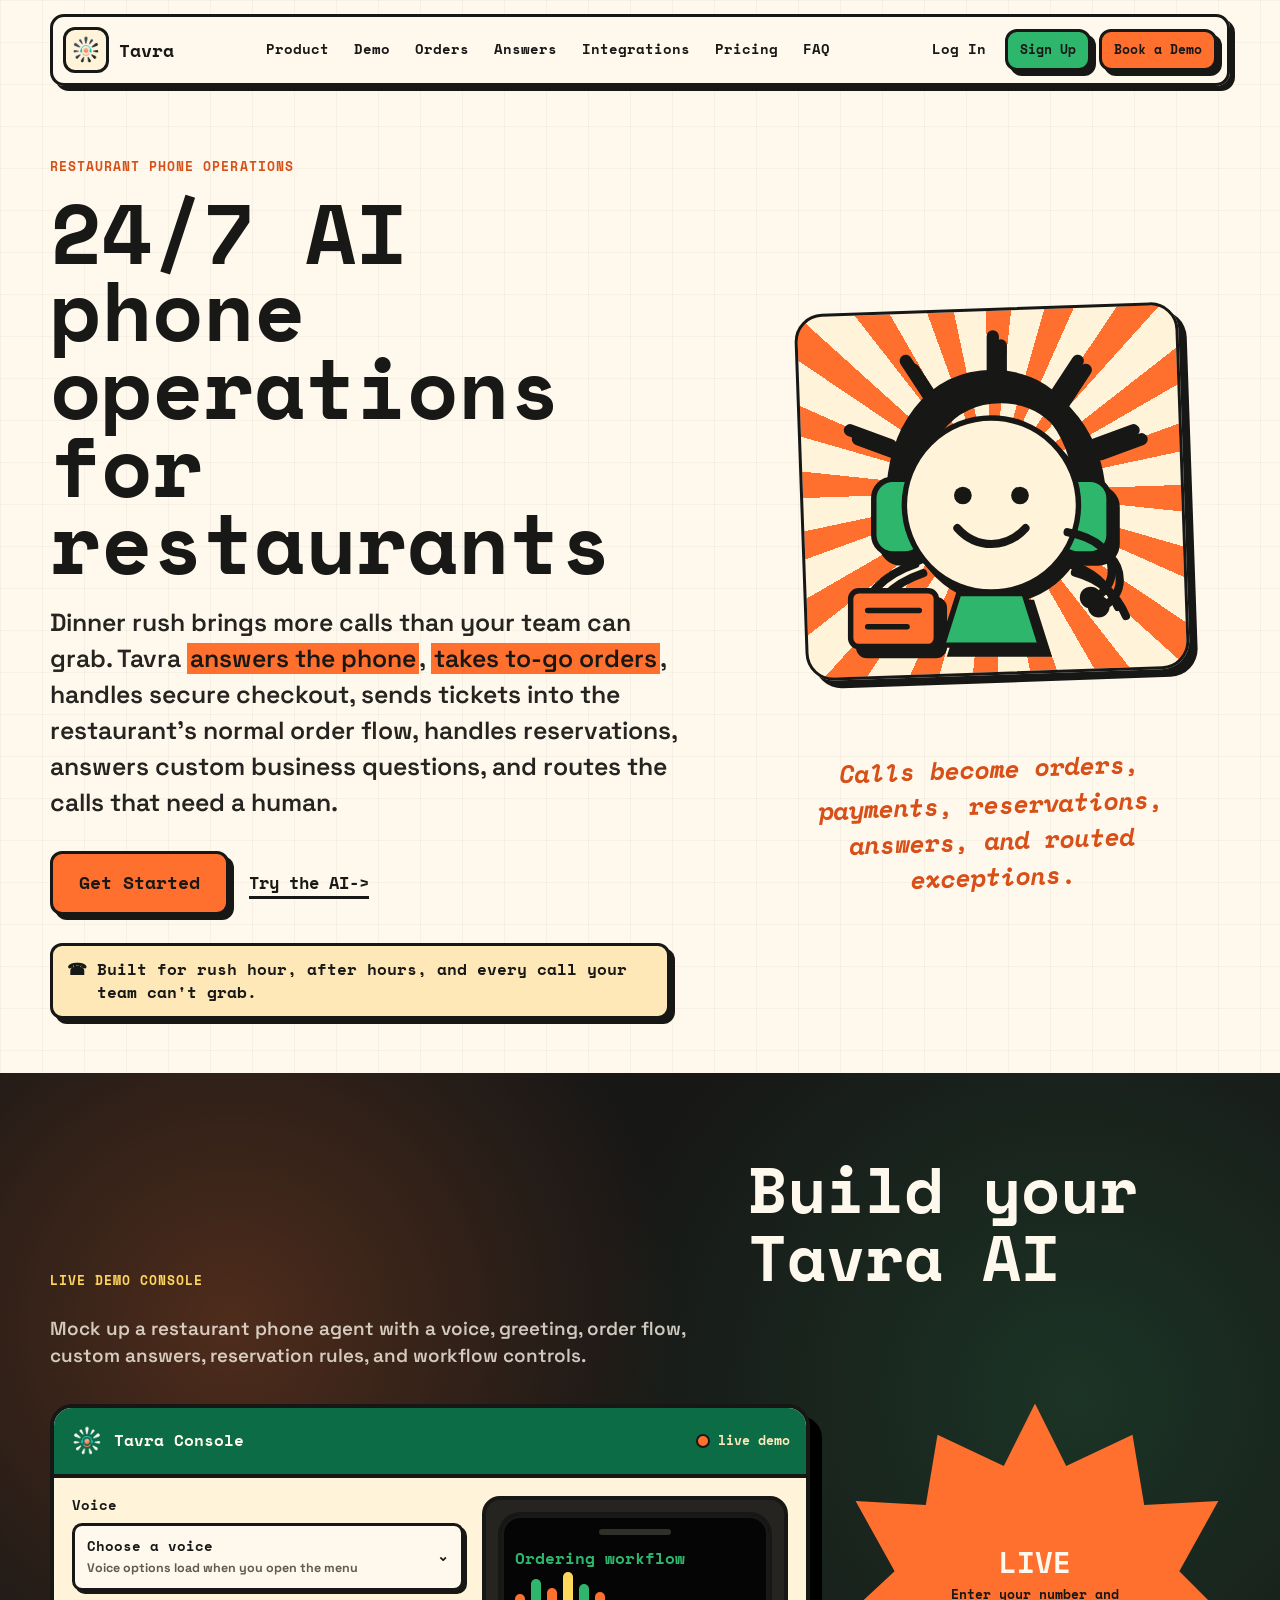
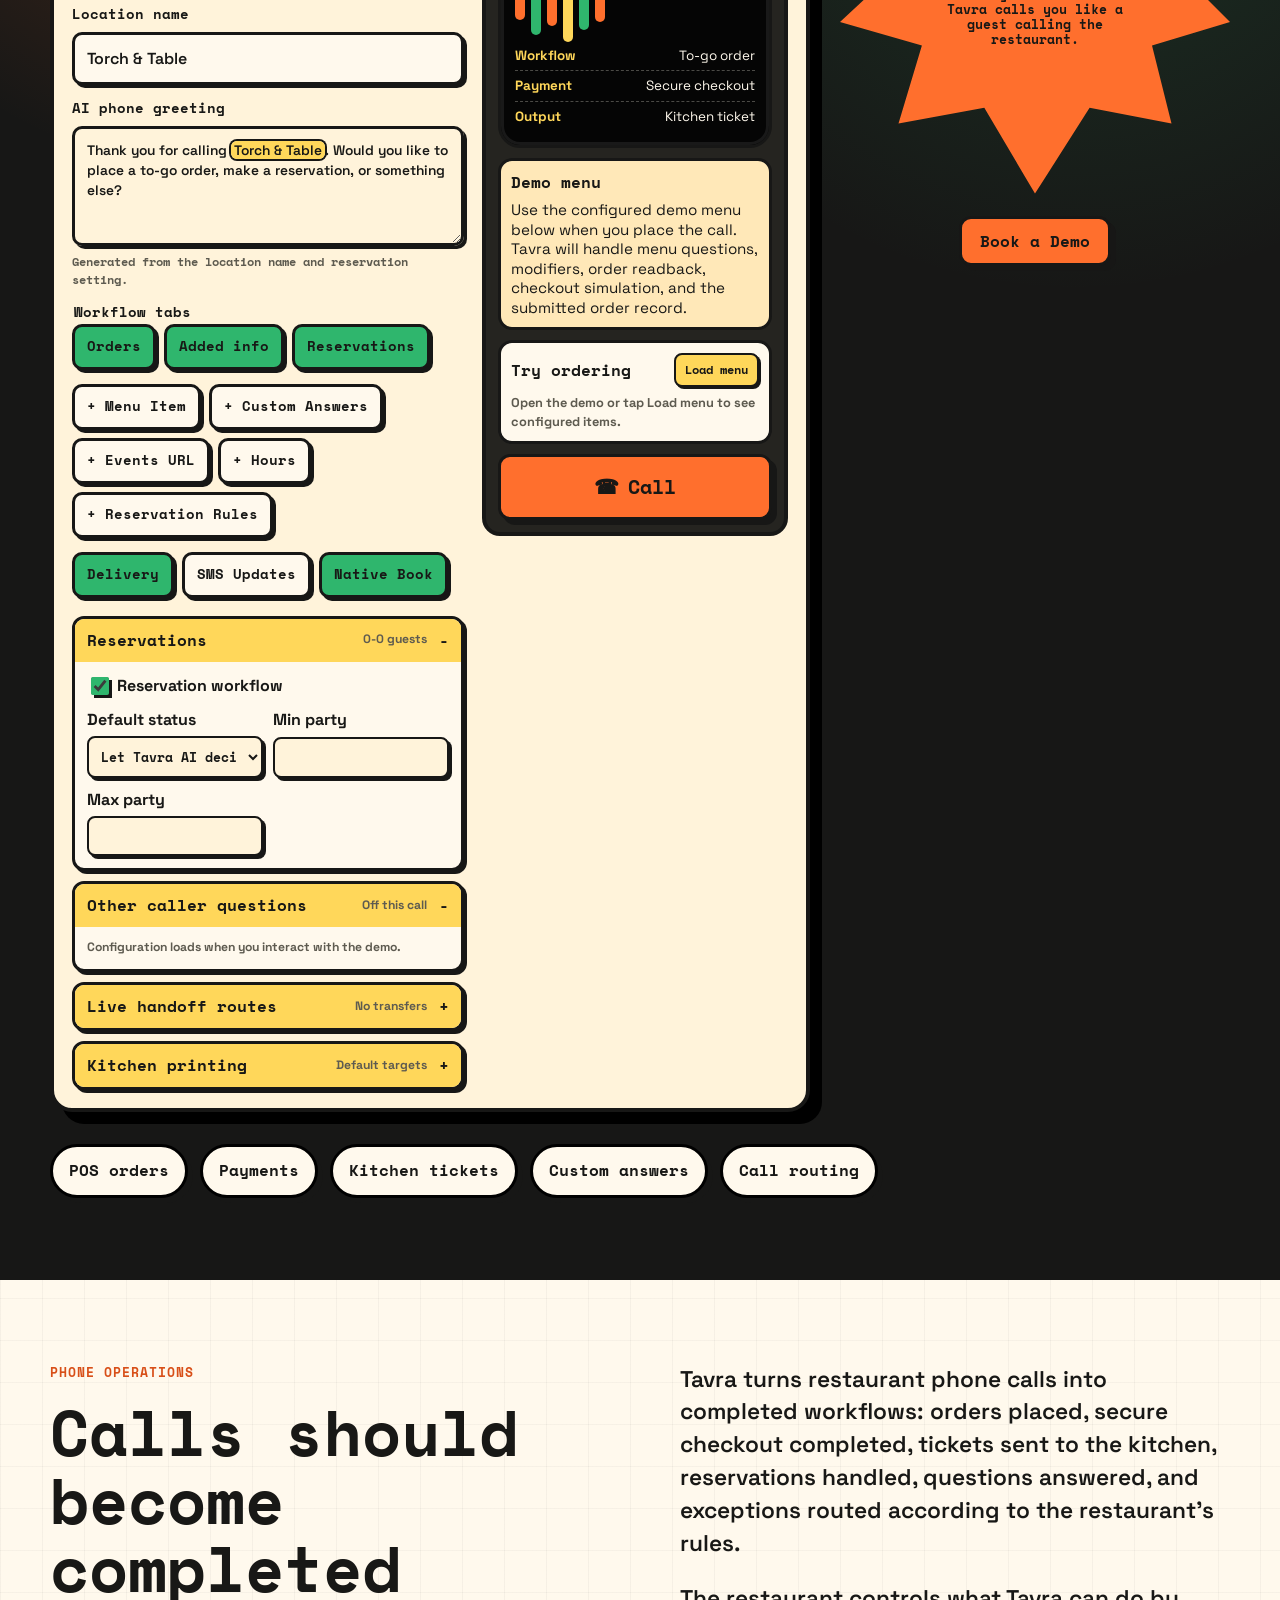
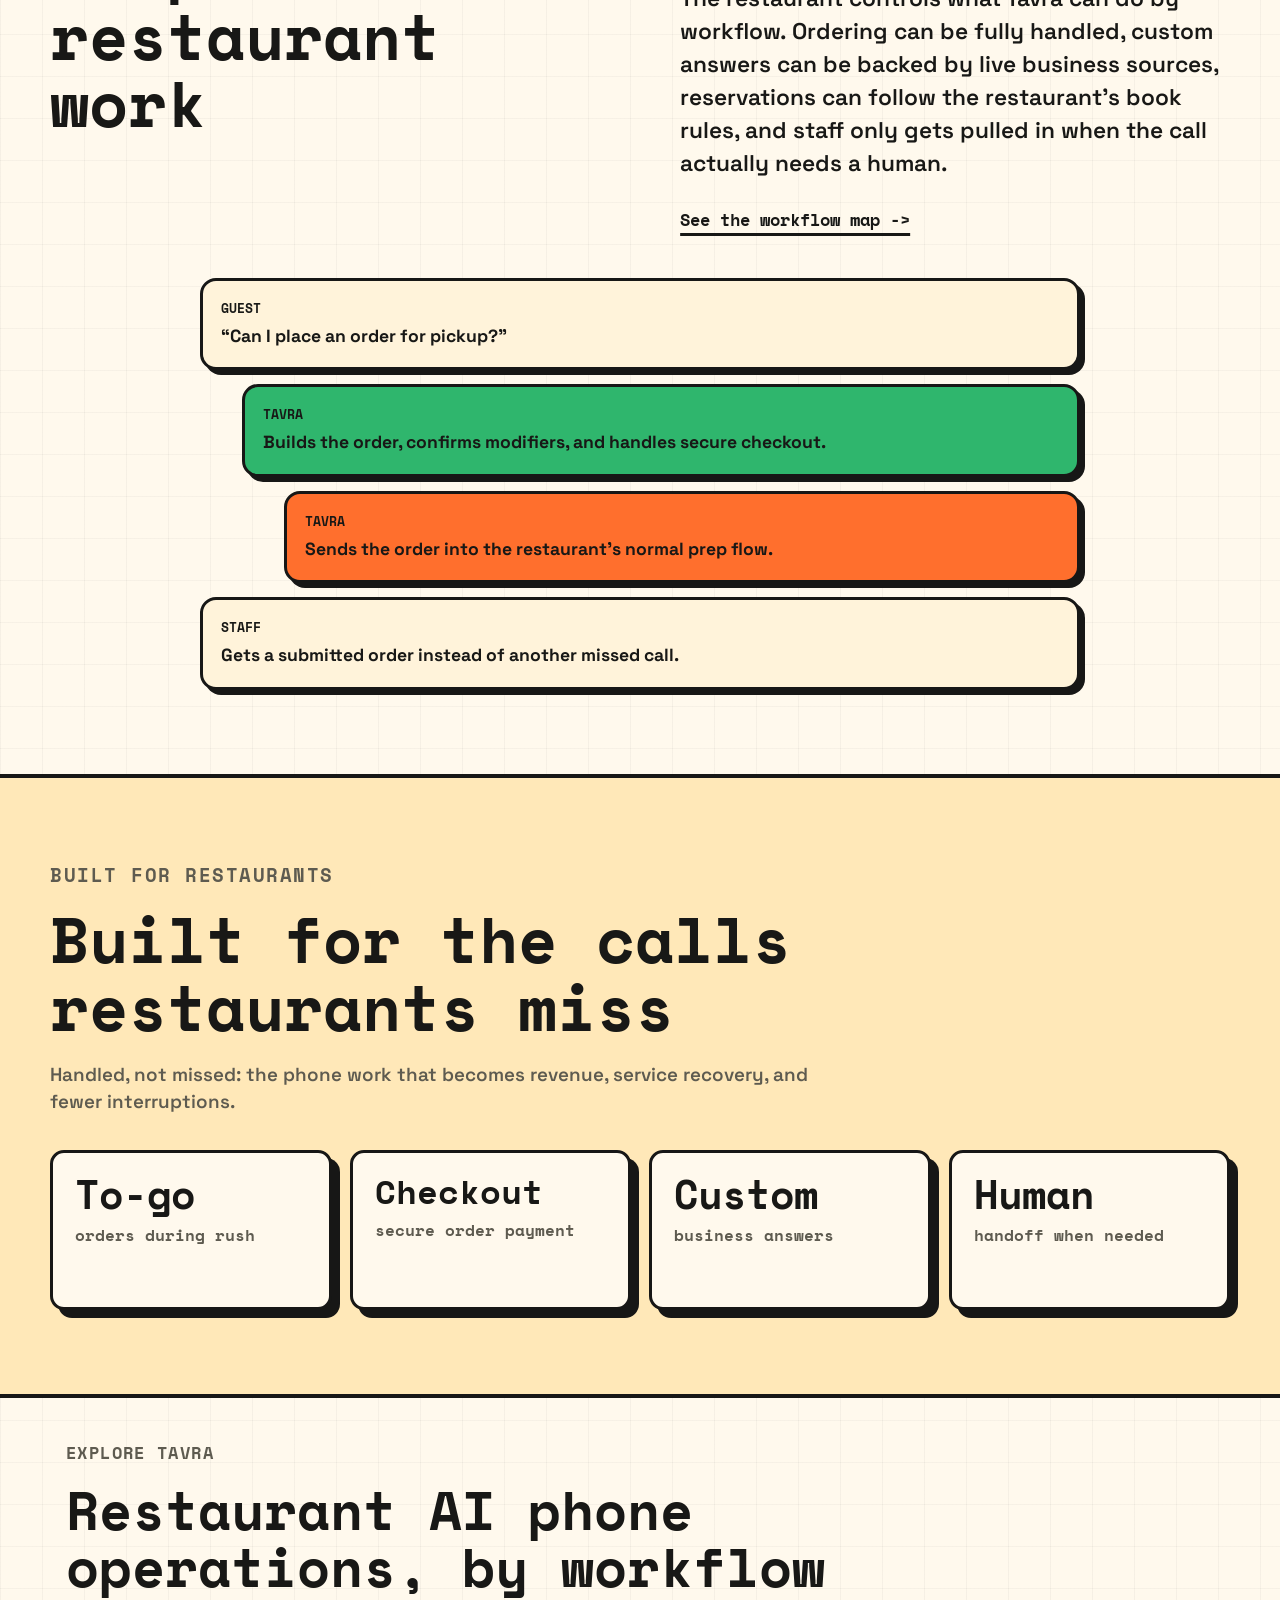
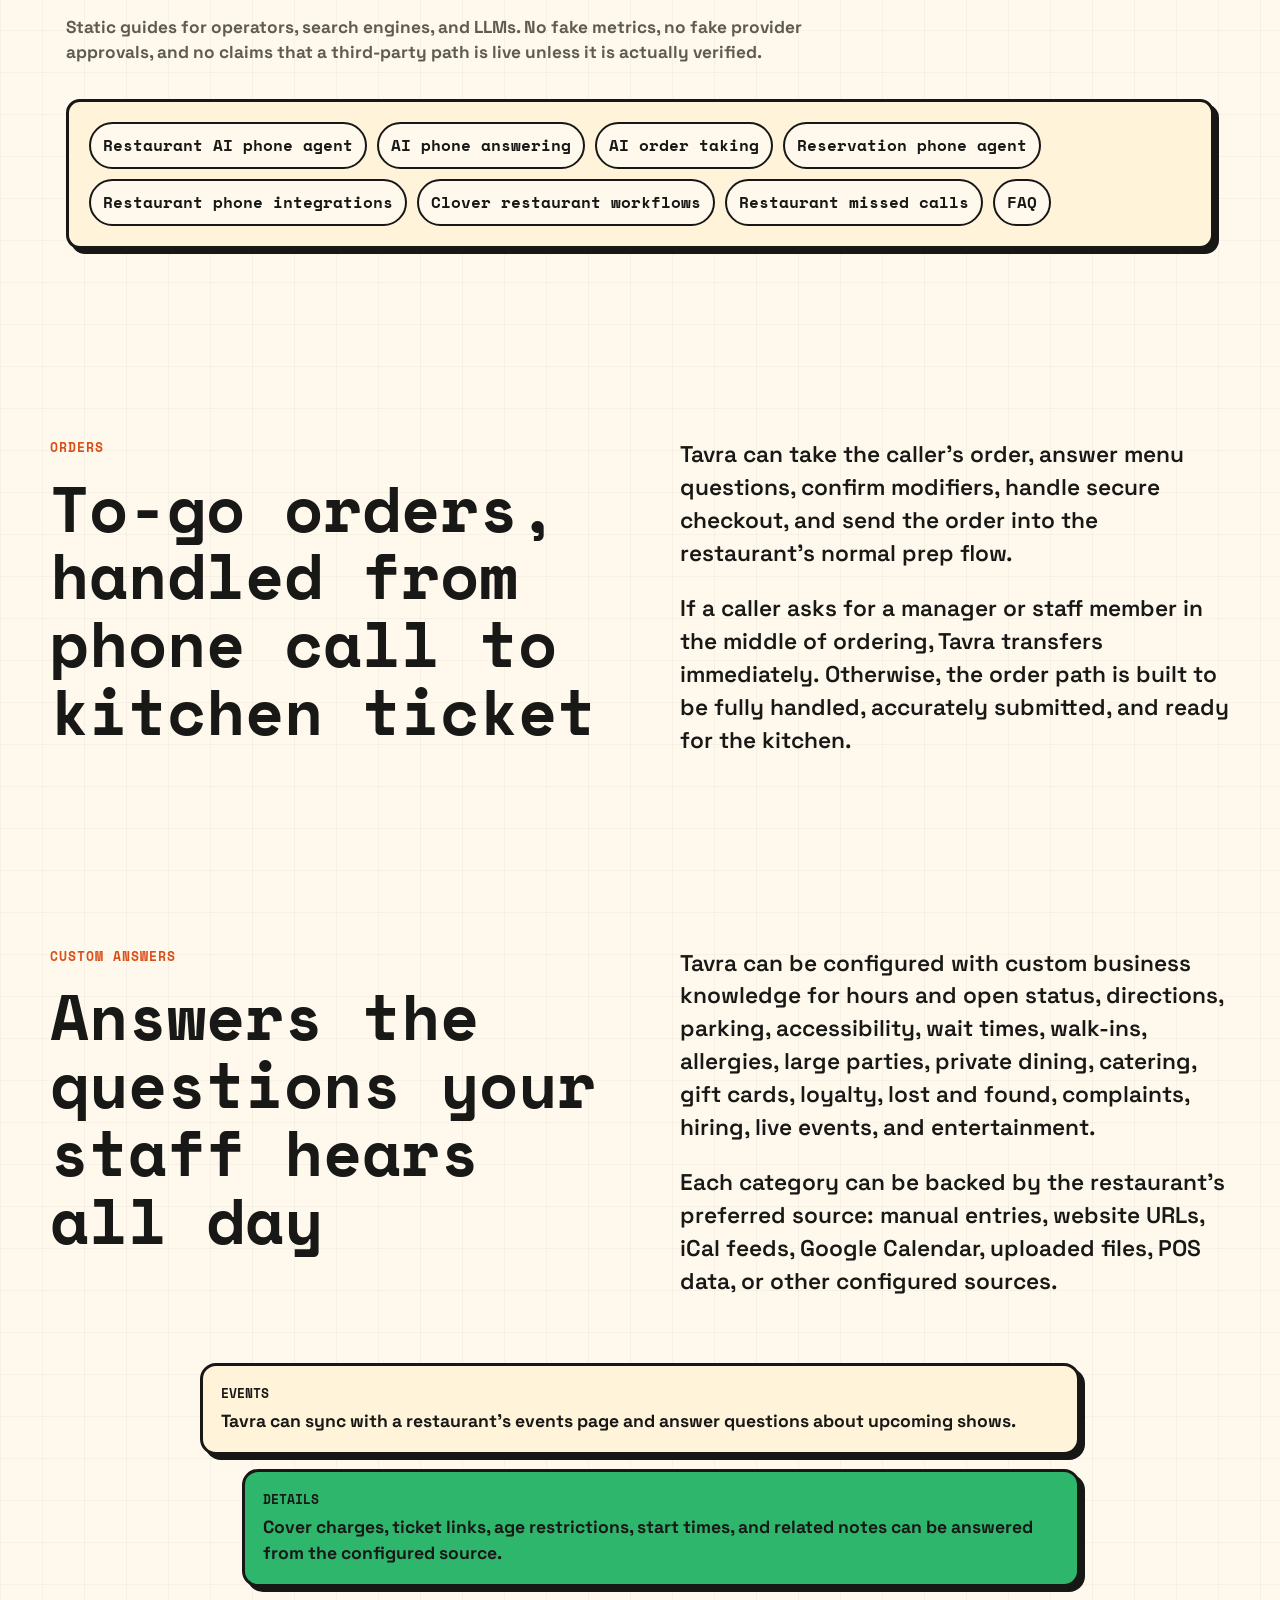
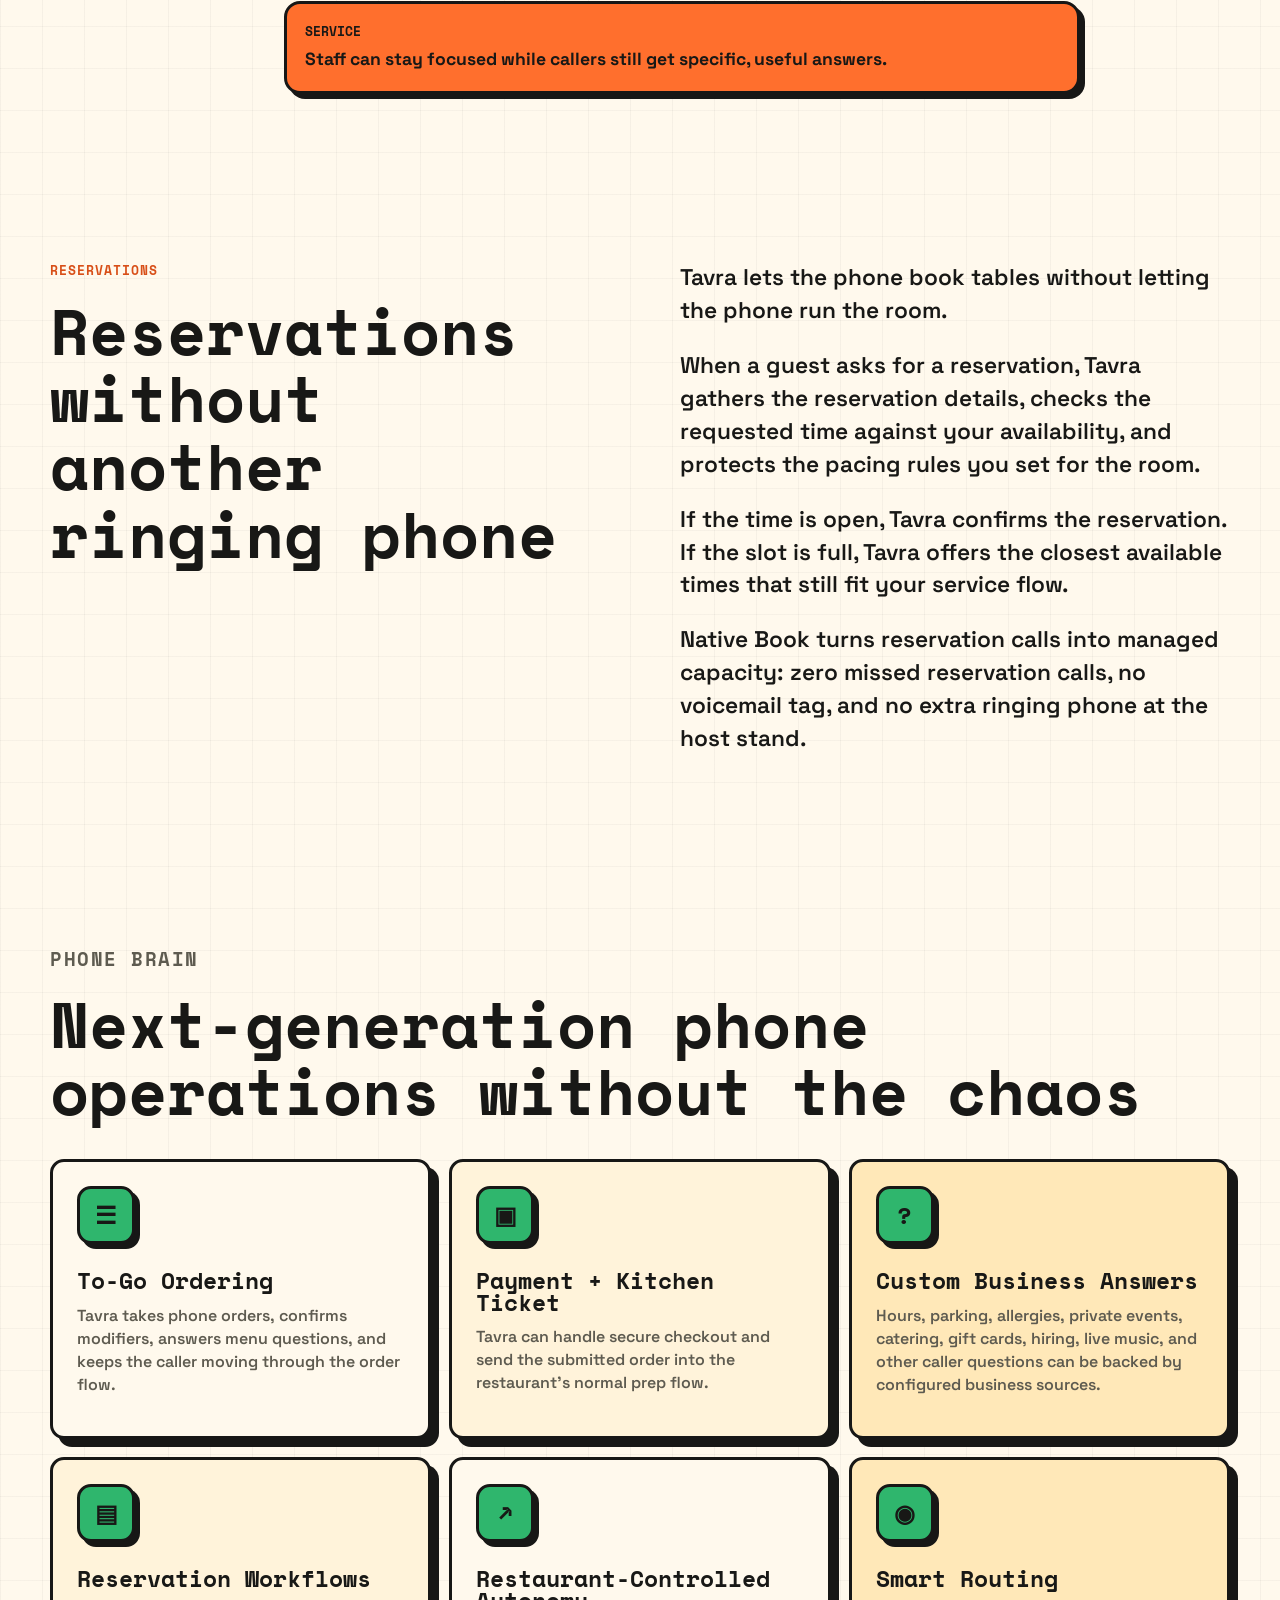
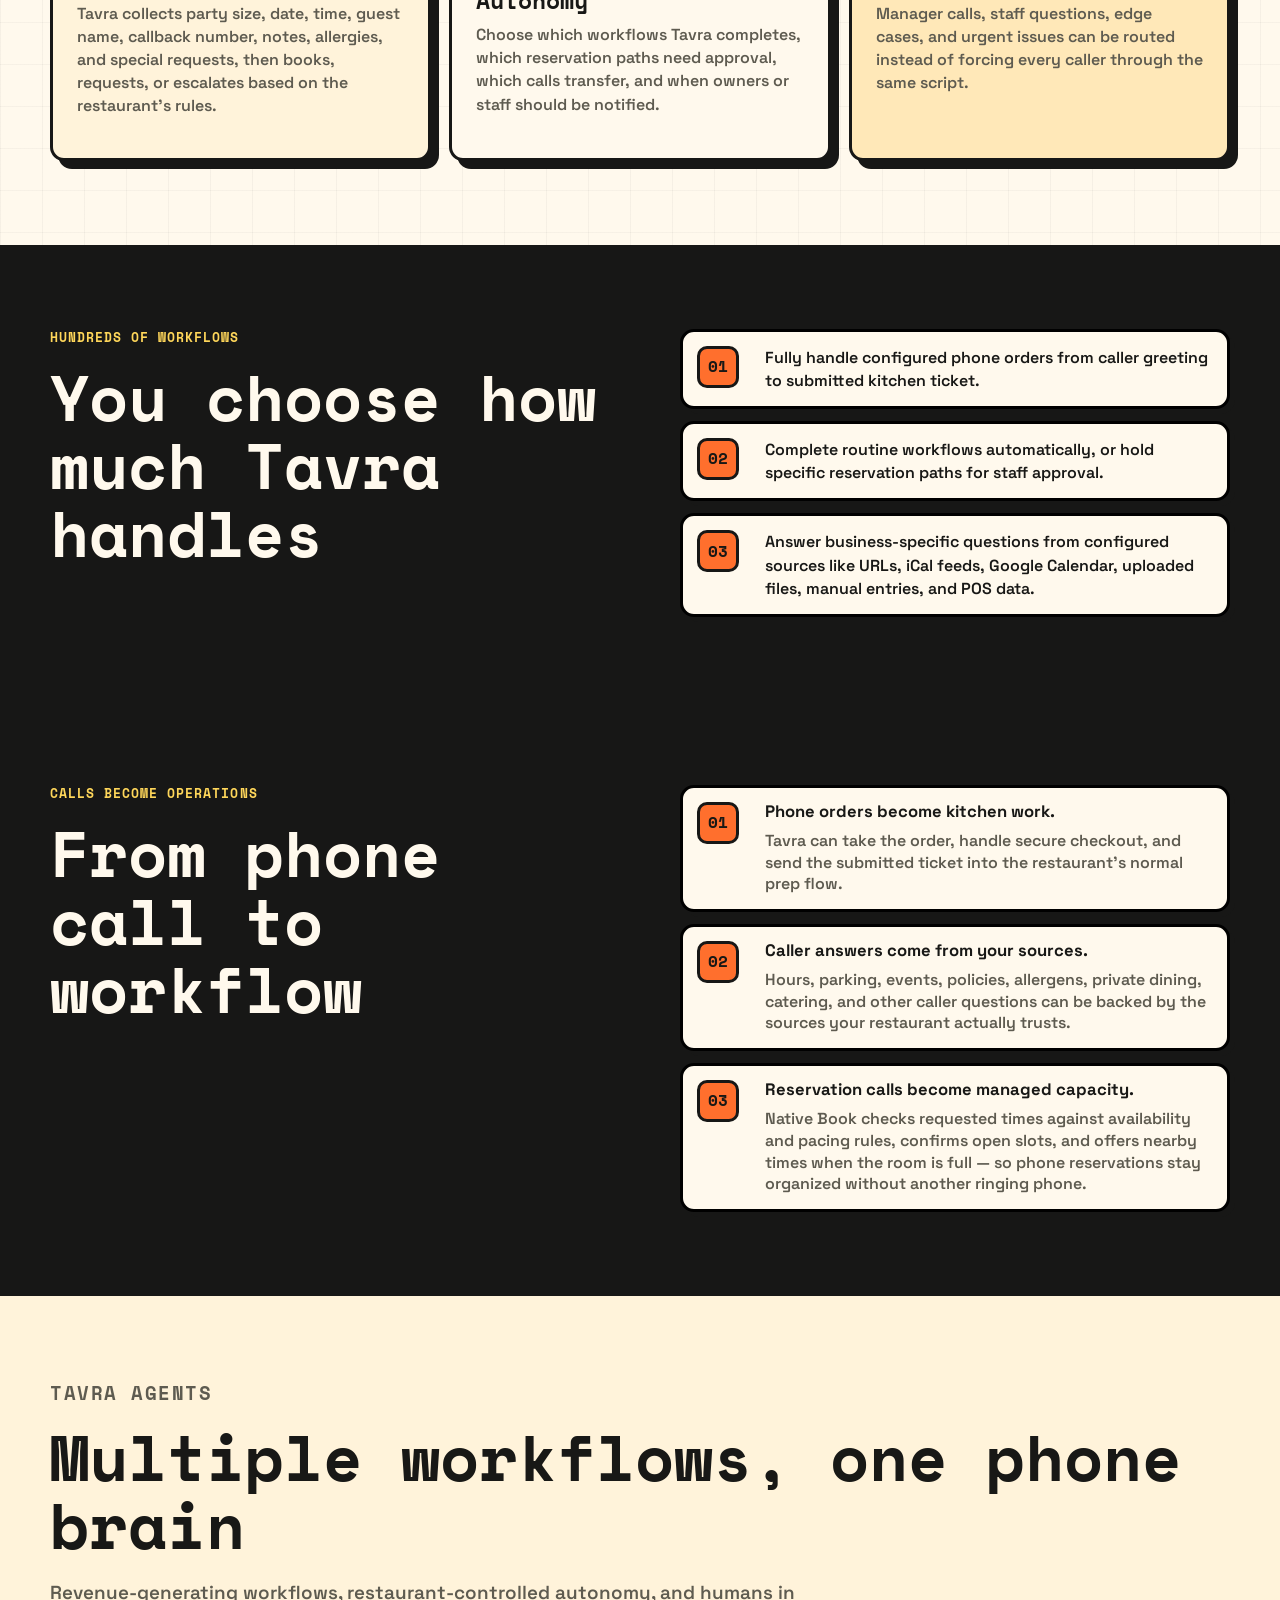
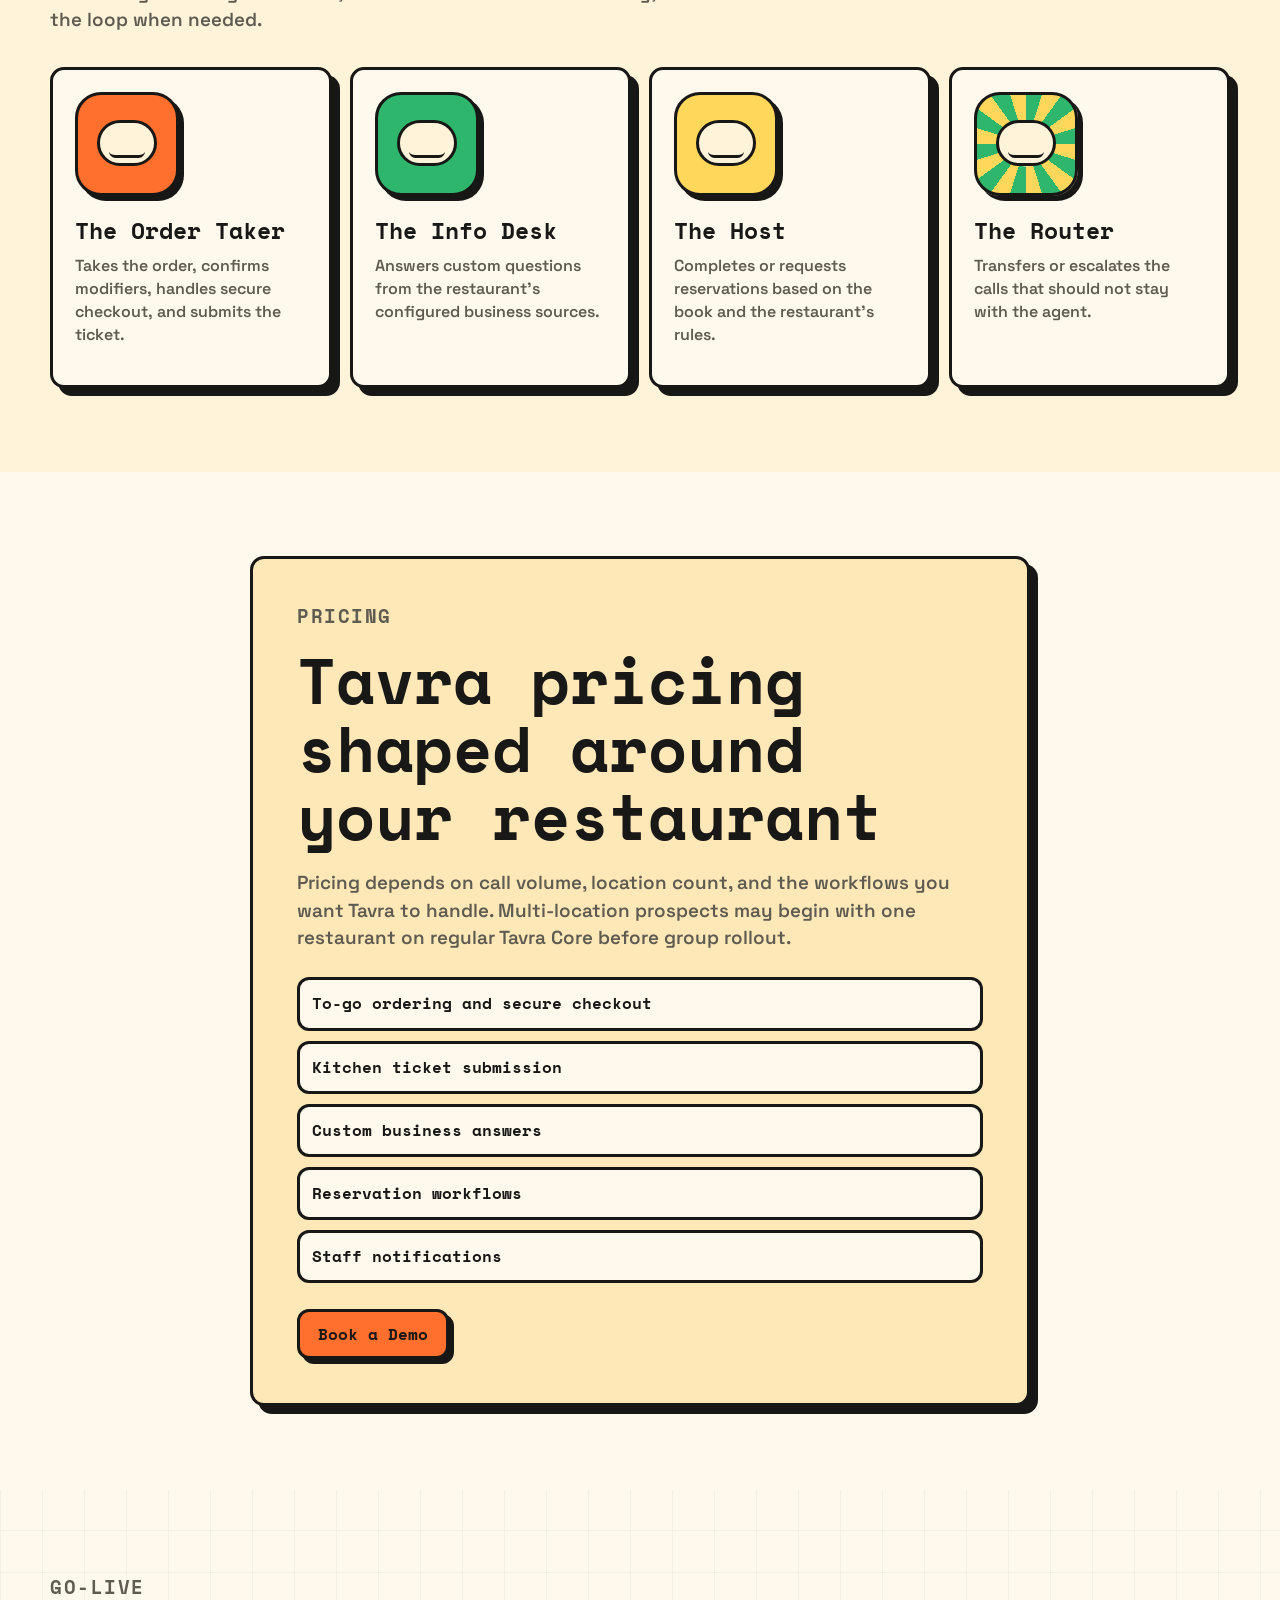
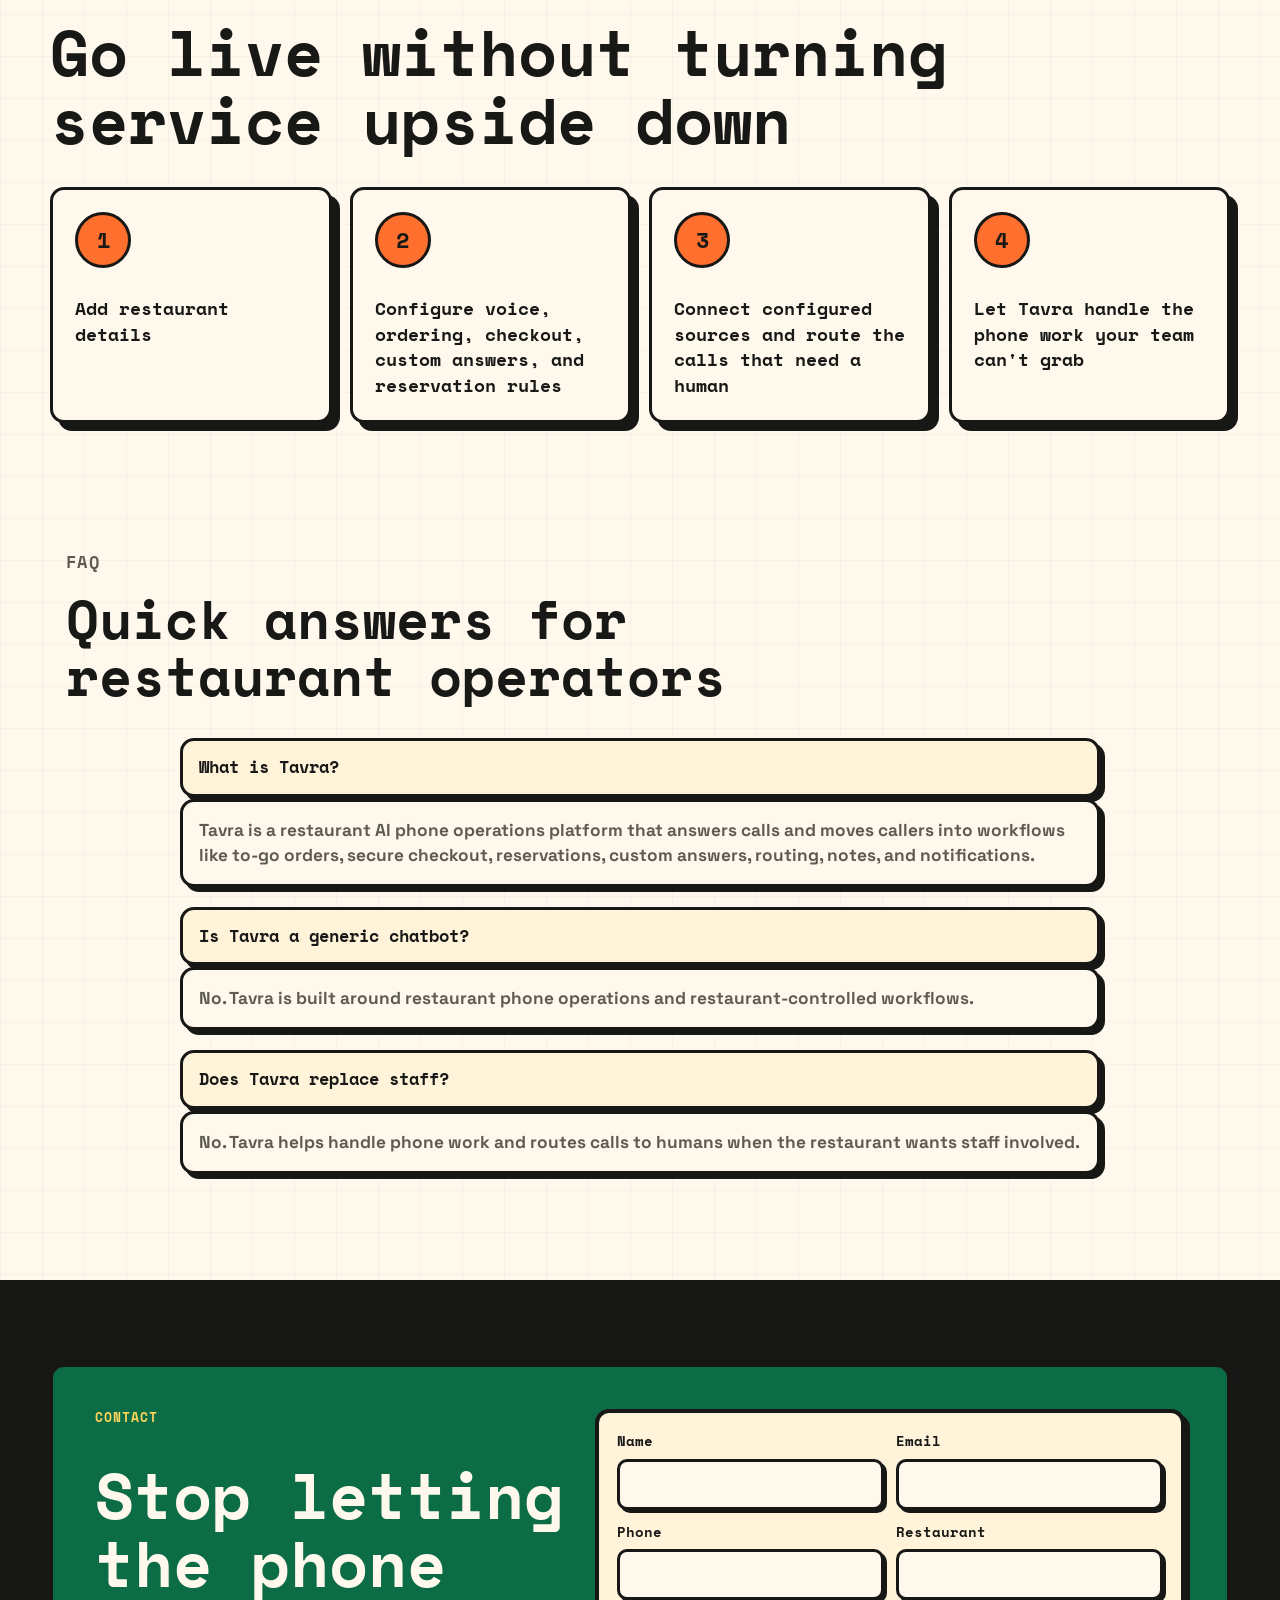
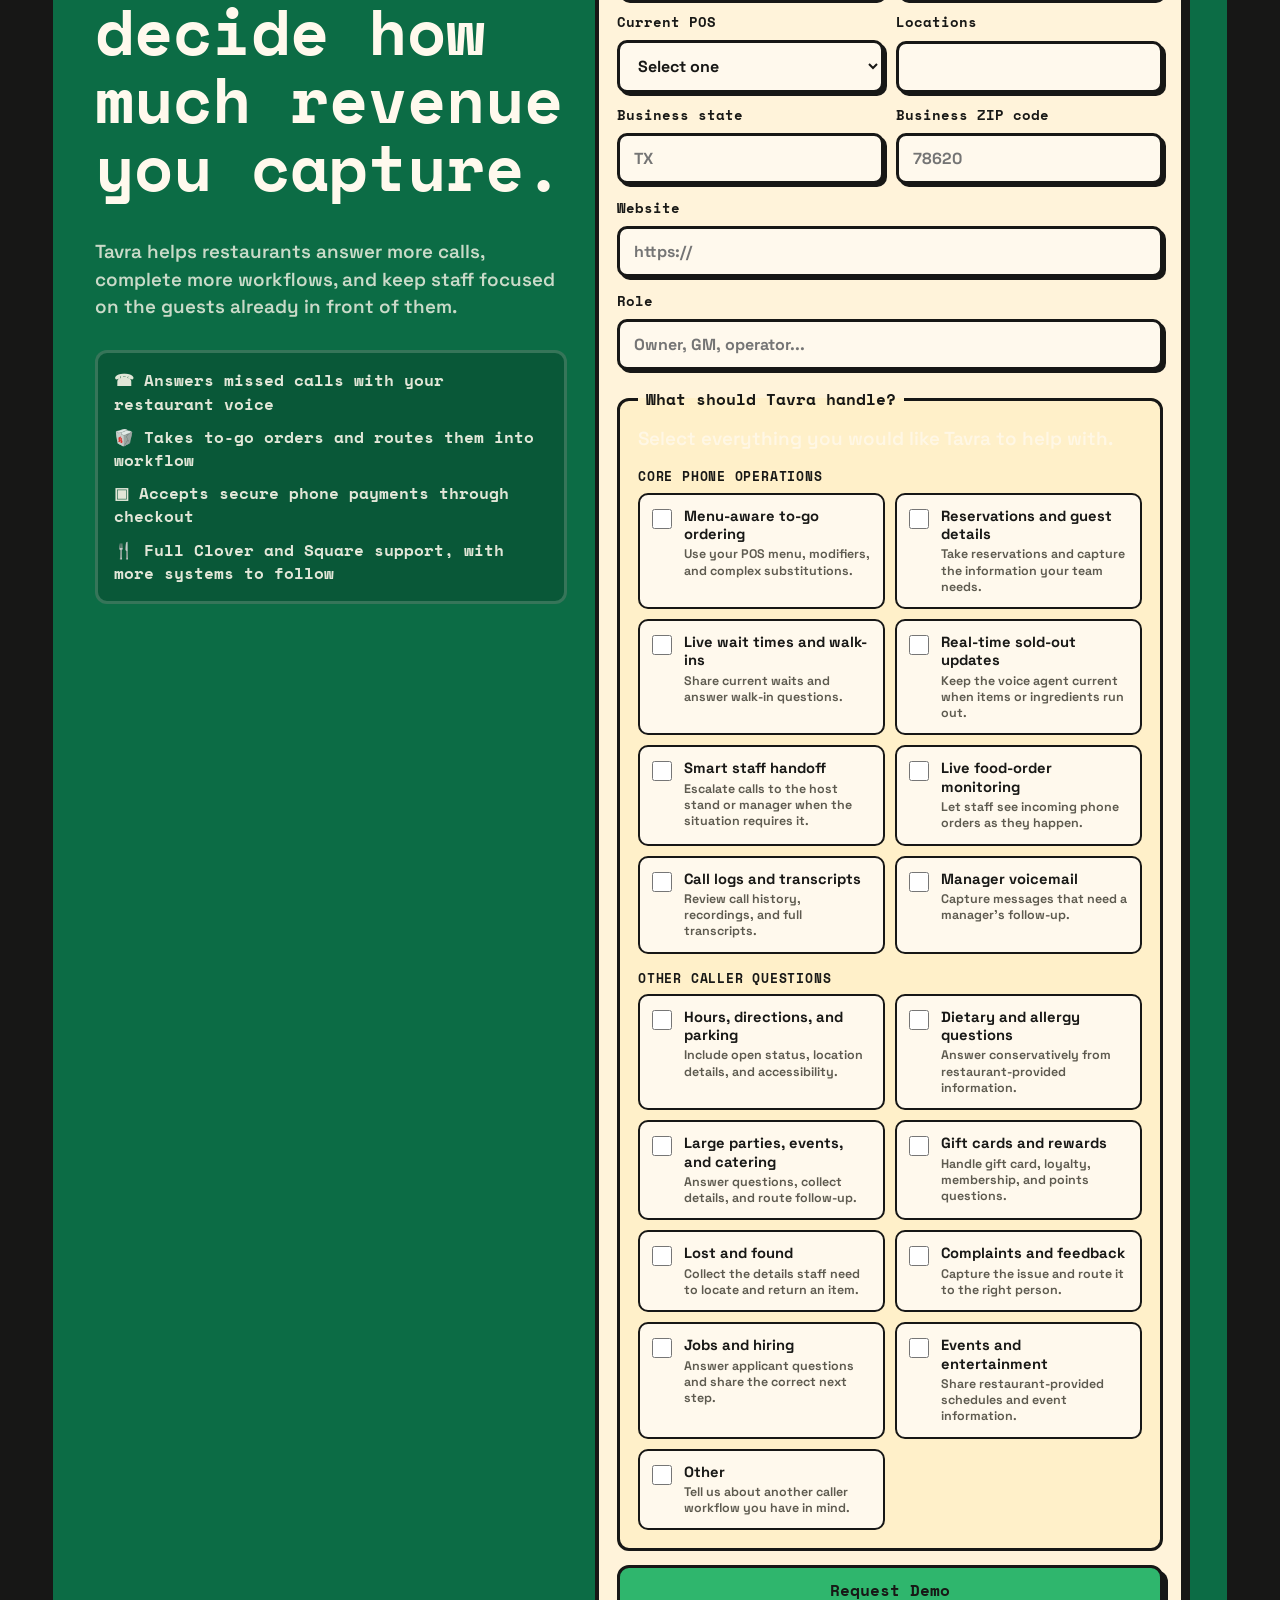
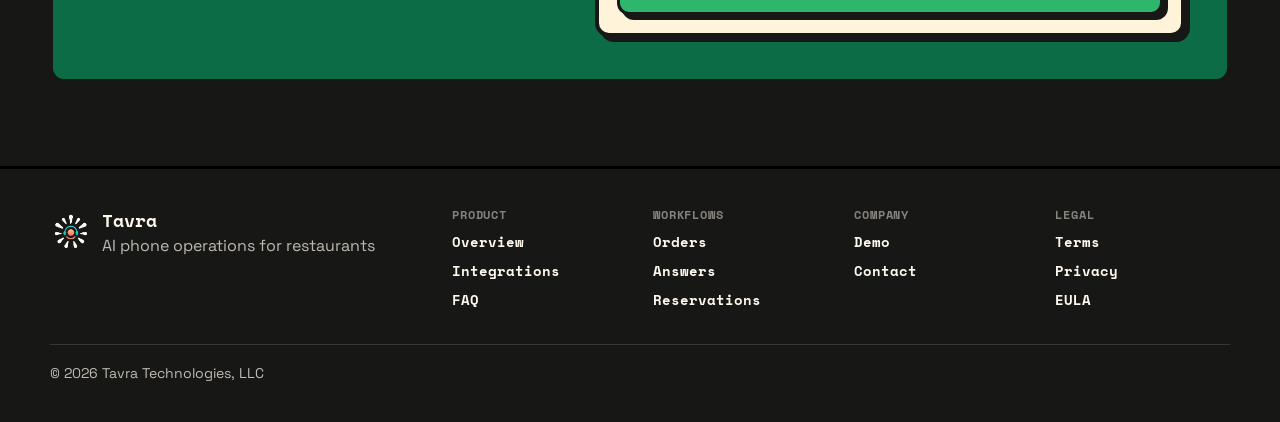
==== index.html @ 42ab9993 "Replace demo notes with capability checklist" ====
<!doctype html>
<html lang="en">
  <head>
    <meta charset="utf-8">
    <meta name="viewport" content="width=device-width, initial-scale=1">
    <meta
      name="description"
      content="Tavra is a 24/7 AI phone operations system for restaurants. It takes orders, handles secure checkout, sends kitchen tickets, handles reservations, answers questions, and routes exceptions."
    >
    <meta name="google-site-verification" content="idIhCw7eqyHuuQ26INb0Xj0LPR2SoEihlNpVPC7BB2I">
    <meta name="theme-color" content="#171716">
    <meta property="og:title" content="TavraOS.com | 24/7 AI phone operations for restaurants">
    <meta
      property="og:description"
      content="Tavra turns restaurant calls into completed order, payment, reservation, custom-answer, routing, and staff-notification workflows."
    >
    <meta property="og:type" content="website">
    <meta property="og:site_name" content="TavraOS">
    <meta property="og:url" content="https://www.tavraos.com/">
    <meta property="og:image" content="https://www.tavraos.com/assets/tavra-mascot-social-preview.png">
    <meta property="og:image:secure_url" content="https://www.tavraos.com/assets/tavra-mascot-social-preview.png">
    <meta property="og:image:type" content="image/png">
    <meta property="og:image:width" content="1200">
    <meta property="og:image:height" content="630">
    <meta property="og:image:alt" content="Tavra headset mascot with the message: calls become orders, payments, reservations, answers, and routed exceptions.">
    <meta name="twitter:card" content="summary_large_image">
    <meta name="twitter:title" content="TavraOS.com | 24/7 AI phone operations for restaurants">
    <meta
      name="twitter:description"
      content="Tavra turns restaurant calls into completed order, payment, reservation, custom-answer, routing, and staff-notification workflows."
    >
    <meta name="twitter:image" content="https://www.tavraos.com/assets/tavra-mascot-social-preview.png">
    <meta name="twitter:image:alt" content="Tavra headset mascot with the message: calls become orders, payments, reservations, answers, and routed exceptions.">
    <title>Tavra | Restaurant AI Phone Operations Platform</title>
    <link rel="canonical" href="https://www.tavraos.com/">
    <link rel="alternate" type="text/markdown" href="https://www.tavraos.com/llms.txt" title="Tavra LLM guide">
    <link rel="alternate" type="text/plain" href="https://www.tavraos.com/llms-full.txt" title="Tavra full LLM context">
    <script type="application/ld+json">
      {
        "@context": "https://schema.org",
        "@graph": [
          {
            "@type": "Organization",
            "@id": "https://www.tavraos.com/#organization",
            "name": "Tavra",
            "url": "https://www.tavraos.com/",
            "logo": "https://www.tavraos.com/assets/Tavra05_glyph_black2.png"
          },
          {
            "@type": "WebSite",
            "@id": "https://www.tavraos.com/#website",
            "url": "https://www.tavraos.com/",
            "name": "Tavra",
            "publisher": { "@id": "https://www.tavraos.com/#organization" }
          },
          {
            "@type": "SoftwareApplication",
            "@id": "https://www.tavraos.com/#software",
            "name": "Tavra",
            "applicationCategory": "BusinessApplication",
            "operatingSystem": "Web, iOS",
            "description": "Restaurant AI phone operations platform for calls, to-go orders, secure checkout, menu questions, reservations, routing, notes, and staff notifications.",
            "url": "https://www.tavraos.com/"
          },
          {
            "@type": "FAQPage",
            "@id": "https://www.tavraos.com/#faq",
            "mainEntity": [
              {
                "@type": "Question",
                "name": "What is Tavra?",
                "acceptedAnswer": {
                  "@type": "Answer",
                  "text": "Tavra is a restaurant AI phone operations platform that answers calls and helps restaurants move callers into workflows such as to-go orders, secure checkout, menu questions, reservation requests, custom answers, routing, notes, and staff notifications."
                }
              },
              {
                "@type": "Question",
                "name": "Is Tavra a generic chatbot?",
                "acceptedAnswer": {
                  "@type": "Answer",
                  "text": "No. Tavra is built around restaurant phone operations and restaurant-controlled workflows."
                }
              },
              {
                "@type": "Question",
                "name": "Does Tavra replace staff?",
                "acceptedAnswer": {
                  "@type": "Answer",
                  "text": "No. Tavra handles phone workflows and routes calls to humans when the restaurant wants staff involved."
                }
              }
            ]
          }
        ]
      }
    </script>
    <link rel="preconnect" href="https://fonts.googleapis.com">
    <link rel="preconnect" href="https://fonts.gstatic.com" crossorigin>
    <link href="https://fonts.googleapis.com/css2?family=Space+Grotesk:wght@400;500;600;700&family=Space+Mono:ital,wght@0,400;0,700;1,700&display=swap" rel="stylesheet">
    <link rel="icon" href="/favicon.png" sizes="192x192" type="image/png">
    <link rel="icon" href="/favicon-48.png" sizes="48x48" type="image/png">
    <link rel="apple-touch-icon" href="/apple-touch-icon.png">
    <link rel="manifest" href="/site.webmanifest">
    <link rel="stylesheet" href="styles.css?v=footer-menu-preview-v1">
    <script src="script.js?v=core-evaluation-return-v1" defer></script>
  </head>
  <body>
    <header class="site-header" data-header>
      <a class="wordmark" href="#top" aria-label="Tavra home">
        <span class="logo-tile">
          <img src="assets/Tavra05_glyph_black2.png" alt="" width="44" height="44">
        </span>
        <span>Tavra</span>
      </a>

      <button class="nav-toggle" type="button" aria-label="Open navigation" aria-expanded="false" data-nav-toggle>
        <span></span>
        <span></span>
        <span></span>
      </button>

      <nav class="site-nav" aria-label="Primary navigation" data-nav>
        <a href="#product">Product</a>
        <a href="#demo">Demo</a>
        <a href="#orders">Orders</a>
        <a href="#answers">Answers</a>
        <a href="#integrations">Integrations</a>
        <a href="#pricing">Pricing</a>
        <a href="faq/">FAQ</a>
      </nav>

      <div class="header-actions">
        <a class="nav-login" href="portal/">Log In</a>
        <a class="button button-small button-green" href="signup/">Sign Up</a>
        <a class="button button-small button-orange" href="#contact">Book a Demo</a>
      </div>
    </header>

    <main id="top">
      <section class="hero snap-section" aria-labelledby="hero-title">
        <div class="hero-grid">
          <div class="hero-copy">
            <p class="eyebrow">Restaurant phone operations</p>
            <h1 id="hero-title" aria-label="24/7 AI phone operations for restaurants">
              <span>24/7 AI</span>
              <span>phone</span>
              <span>operations</span>
              <span>for</span>
              <span>restaurants</span>
            </h1>
            <p class="hero-lede">
              Dinner rush brings more calls than your team can grab. Tavra <mark>answers the phone</mark>,
              <mark>takes to-go orders</mark>, handles secure checkout, sends tickets into the
              restaurant's normal order flow, handles reservations, answers custom business questions,
              and routes the calls that need a human.
            </p>
            <div class="hero-actions">
              <a class="button button-xl button-orange" href="#contact">Get Started</a>
              <a class="try-link" href="#demo" data-scroll-target="demo">Try the AI <span aria-hidden="true">-&gt;</span></a>
            </div>
            <p class="rush-line"><span aria-hidden="true">☎</span> Built for rush hour, after hours, and every call your team can't grab.</p>
          </div>

          <div class="hero-art" aria-label="Tavra headset host mascot illustration">
            <div class="hero-art-frame">
              <div class="signal-burst" aria-hidden="true"></div>
              <svg class="host-sprite" viewBox="0 0 560 560" role="img" aria-labelledby="host-title host-desc">
                <title id="host-title">Tavra Host mascot</title>
                <desc id="host-desc">A playful headset-face character surrounded by phone signal rays, holding an order ticket.</desc>
                <g class="ray-lines">
                  <path d="M282 52v58"/>
                  <path d="M407 88l-34 52"/>
                  <path d="M489 190l-60 22"/>
                  <path d="M72 190l60 22"/>
                  <path d="M154 88l34 52"/>
                </g>
                <path class="headset-arc" d="M143 295c0-103 55-176 139-176 83 0 138 73 138 176"/>
                <rect class="ear left" x="107" y="262" width="74" height="110" rx="28"/>
                <rect class="ear right" x="379" y="262" width="74" height="110" rx="28"/>
                <circle class="face" cx="280" cy="300" r="128"/>
                <circle class="eye" cx="238" cy="286" r="13"/>
                <circle class="eye" cx="322" cy="286" r="13"/>
                <path class="smile" d="M230 334c28 31 72 31 100 0"/>
                <path class="mic" d="M392 340c45 8 65 30 65 57 0 18-11 33-27 40"/>
                <circle class="mic-dot" cx="426" cy="436" r="16"/>
                <path class="arm left-arm" d="M168 387c-47 16-75 45-82 87"/>
                <path class="arm right-arm" d="M391 386c37 10 61 31 75 64"/>
                <rect class="book" x="73" y="426" width="126" height="82" rx="12"/>
                <path class="book-line" d="M98 455h76M98 479h58"/>
                <path class="stand" d="M232 430h96l24 76H208z"/>
              </svg>
            </div>
            <p class="art-caption">Calls become orders, payments, reservations, answers, and routed exceptions.</p>
          </div>
        </div>
      </section>

      <section class="demo-section snap-section" id="demo" aria-labelledby="demo-title">
        <div class="demo-heading">
          <p class="eyebrow dark">Live demo console</p>
          <h2 id="demo-title">Build your Tavra AI</h2>
          <p>Mock up a restaurant phone agent with a voice, greeting, order flow, custom answers, reservation rules, and workflow controls.</p>
        </div>

        <div class="demo-layout">
          <form class="demo-console" aria-label="Tavra AI demo builder">
            <div class="console-top">
              <div class="console-logo">
                <img src="assets/Tavra05_glyph_white.png" alt="" width="34" height="34">
                <span>Tavra Console</span>
              </div>
              <span class="console-light">live demo</span>
            </div>

            <div class="builder-grid">
              <div class="builder-controls">
                <div class="field voice-field">
                  <span id="voice-picker-label">Voice</span>
                  <select id="voice-select" class="native-voice-select" name="voice" aria-hidden="true" tabindex="-1">
                    <option>Loading voice options...</option>
                  </select>
                  <div class="voice-picker" data-voice-picker aria-labelledby="voice-picker-label">
                    <button class="voice-trigger" type="button" aria-haspopup="listbox" aria-expanded="false" data-voice-trigger>
                      <span>
                        <strong data-selected-voice>Loading voices...</strong>
                        <small data-selected-voice-detail>Preparing voice menu</small>
                      </span>
                      <span aria-hidden="true">⌄</span>
                    </button>
                    <div class="voice-menu" role="listbox" hidden data-voice-menu>
                      <label class="voice-search">
                        <span aria-hidden="true">⌕</span>
                        <input type="search" placeholder="Search voice..." autocomplete="off" data-voice-search>
                      </label>
                      <div class="voice-filters" aria-label="Voice filters">
                        <button type="button" class="active" data-voice-filter="all">All</button>
                        <button type="button" data-voice-filter="male">♂ Male</button>
                        <button type="button" data-voice-filter="female">♀ Female</button>
                      </div>
                      <div class="voice-list" data-voice-list></div>
                      <div class="voice-preview-popover" hidden data-voice-preview>
                        <div class="voice-preview-heading">
                          <strong data-preview-name>Voice preview</strong>
                          <span data-preview-gender></span>
                        </div>
                        <p data-preview-transcript></p>
                        <div class="voice-preview-meter" aria-hidden="true"><span data-preview-meter></span></div>
                      </div>
                    </div>
                  </div>
                </div>

                <label class="field">
                  <span>Location name</span>
                  <input id="location-name" type="text" name="location" value="Torch & Table" aria-label="Location name" autocomplete="organization">
                </label>

                <label class="field">
                  <span>AI phone greeting</span>
                  <span class="greeting-editor">
                    <span class="greeting-highlight" aria-hidden="true" data-greeting-highlight></span>
                    <textarea id="ai-greeting" name="greeting" rows="4" readonly aria-readonly="true">Thank you for calling Torch & Table. Would you like to place a to-go order, make a reservation, or something else?</textarea>
                  </span>
                  <small class="field-hint">Generated from the location name and reservation setting.</small>
                </label>

                <fieldset class="pill-group workflow-toggles" data-workflow-controls>
                  <legend>Workflow tabs</legend>
                  <label>
                    <input type="checkbox" name="workflow-orders" value="orders" checked data-workflow-toggle data-workflow="orders">
                    <span>Orders</span>
                  </label>
                  <label>
                    <input type="checkbox" name="workflow-added-info" value="addedInfo" checked data-workflow-toggle data-workflow="addedInfo">
                    <span>Added info</span>
                  </label>
                  <label>
                    <input type="checkbox" name="workflow-reservations" value="reservations" checked data-workflow-toggle data-workflow="reservations">
                    <span>Reservations</span>
                  </label>
                </fieldset>

                <div class="quick-buttons" aria-label="Add configuration items">
                  <button type="button">+ Menu Item</button>
                  <button type="button">+ Custom Answers</button>
                  <button type="button">+ Events URL</button>
                  <button type="button">+ Hours</button>
                  <button type="button">+ Reservation Rules</button>
                </div>

                <div class="toggle-row" aria-label="Demo toggles">
                  <label><input type="checkbox" checked data-session-toggle="delivery"> <span>Delivery</span></label>
                  <label><input type="checkbox" data-session-toggle="smsUpdates"> <span>SMS Updates</span></label>
                  <label><input type="checkbox" checked data-session-toggle="nativeBook"> <span>Native Book</span></label>
                </div>

                <div class="config-modules" data-config-modules>
                  <details class="config-module" open>
                    <summary>
                      <span>Reservations</span>
                      <small data-config-reservations-summary>Session rules</small>
                    </summary>
                    <div class="config-grid">
                      <label class="config-switch">
                        <input type="checkbox" data-config-reservations-enabled checked>
                        <span>Reservation workflow</span>
                      </label>
                      <label>
                        <span>Default status</span>
                        <select data-config-reservation-status>
                          <option value="ai_decides">Let Tavra AI decide</option>
                          <option value="requested">Requested</option>
                          <option value="confirmed">Confirmed</option>
                        </select>
                      </label>
                      <label>
                        <span>Min party</span>
                        <input type="number" min="1" max="99" data-config-min-party>
                      </label>
                      <label>
                        <span>Max party</span>
                        <input type="number" min="1" max="99" data-config-max-party>
                      </label>
                    </div>
                  </details>

                  <details class="config-module" open>
                    <summary>
                      <span>Other caller questions</span>
                      <small data-config-questions-summary>Custom answers</small>
                    </summary>
                    <div class="config-list" data-config-questions-list>
                      <p class="config-empty">Configuration loads when you interact with the demo.</p>
                    </div>
                  </details>

                  <details class="config-module">
                    <summary>
                      <span>Live handoff routes</span>
                      <small data-config-handoff-summary>Transfers</small>
                    </summary>
                    <div class="config-list" data-config-handoff-list>
                      <p class="config-empty">Route settings load with the demo account.</p>
                    </div>
                  </details>

                  <details class="config-module">
                    <summary>
                      <span>Kitchen printing</span>
                      <small data-config-kitchen-summary>Order output</small>
                    </summary>
                    <div class="config-grid">
                      <label class="config-switch">
                        <input type="checkbox" data-config-kitchen-enabled checked>
                        <span>Send submitted orders to the kitchen</span>
                      </label>
                    </div>
                    <div class="config-list" data-config-kitchen-targets>
                      <p class="config-empty">Kitchen targets load with the demo account.</p>
                    </div>
                  </details>
                </div>
              </div>

              <div class="preview-panel" aria-label="Demo preview" data-console-preview data-active-workflow="orders">
                <div class="preview-phone">
                  <div class="phone-speaker"></div>
                  <p class="phone-label" data-preview-status>Ready for caller</p>
                  <div class="waveform" aria-hidden="true">
                    <span></span><span></span><span></span><span></span><span></span><span></span>
                  </div>
                  <ul data-preview-rows>
                    <li><strong>Workflow</strong><span>To-go order</span></li>
                    <li><strong>Payment</strong><span>Secure checkout</span></li>
                    <li><strong>Output</strong><span>Kitchen ticket</span></li>
                  </ul>
                </div>
                <div class="preview-notes">
                  <p class="note-title" data-preview-note-title>Demo menu</p>
                  <p data-preview-note>Use the configured demo menu below when you place the call. Tavra will handle menu questions, modifiers, order readback, checkout simulation, and the submitted order record.</p>
                </div>
                <div class="demo-menu-card" data-demo-menu-card>
                  <div class="demo-menu-card-top">
                    <p class="note-title">Try ordering</p>
                    <button type="button" data-menu-refresh>Load menu</button>
                  </div>
                  <div class="demo-menu-list" data-demo-menu-list>
                    <p class="demo-menu-empty">Open the demo or tap Load menu to see configured items.</p>
                  </div>
                  <button class="demo-menu-expand" type="button" data-menu-expand hidden>View more items</button>
                </div>
                <div class="live-workflow-panel" data-live-workflow-panel hidden></div>
                <div class="call-progress-card" data-call-progress hidden>
                  <p class="note-title">Call in progress</p>
                  <ol>
                    <li><span>1</span><p>Phone call requested</p></li>
                    <li><span>2</span><p>Tavra answers with this session's voice and greeting</p></li>
                    <li><span>3</span><p>The console follows the workflow as the call moves.</p></li>
                  </ol>
                </div>
                <button class="button button-call" type="button" data-call-modal>
                  <span aria-hidden="true">☎</span>
                  Call
                </button>
              </div>
            </div>
          </form>

          <aside class="demo-aside" aria-label="Live demo note">
            <div class="starburst">
              <div class="starburst-copy">
                <span>Live</span>
                <p>Enter your number and Tavra calls you like a guest calling the restaurant.</p>
              </div>
            </div>
            <a class="button button-orange" href="#contact">Book a Demo</a>
          </aside>
        </div>

        <div class="integration-bubbles" aria-label="Planned integration principles">
          <span>POS orders</span>
          <span>Payments</span>
          <span>Kitchen tickets</span>
          <span>Custom answers</span>
          <span>Call routing</span>
        </div>
      </section>

      <section class="text-section snap-section" id="product" aria-labelledby="product-title">
        <div class="two-column">
          <div>
            <p class="eyebrow">Phone operations</p>
            <h2 id="product-title">Calls should become completed restaurant work</h2>
          </div>
          <div class="big-copy">
            <p>
              Tavra turns restaurant phone calls into completed workflows: orders placed, secure checkout completed, tickets sent to the kitchen, reservations handled, questions answered, and exceptions routed according to the restaurant's rules.
            </p>
            <p>
              The restaurant controls what Tavra can do by workflow. Ordering can be fully handled, custom answers can be backed by live business sources, reservations can follow the restaurant's book rules, and staff only gets pulled in when the call actually needs a human.
            </p>
            <a class="text-arrow" href="#features">See the workflow map -&gt;</a>
          </div>
        </div>
        <div class="message-stack" aria-label="Example phone workflows">
          <article><span>Guest</span> “Can I place an order for pickup?”</article>
          <article><span>Tavra</span> Builds the order, confirms modifiers, and handles secure checkout.</article>
          <article><span>Tavra</span> Sends the order into the restaurant's normal prep flow.</article>
          <article><span>Staff</span> Gets a submitted order instead of another missed call.</article>
        </div>
      </section>

      <section class="proof-band snap-section" aria-labelledby="proof-title">
        <div class="section-heading">
          <p class="eyebrow">Built for restaurants</p>
          <h2 id="proof-title">Built for the calls restaurants miss</h2>
          <p>Handled, not missed: the phone work that becomes revenue, service recovery, and fewer interruptions.</p>
        </div>
        <div class="metric-grid">
          <article><strong>To-go</strong><span>orders during rush</span></article>
          <article><strong class="metric-word-tight">Checkout</strong><span>secure order payment</span></article>
          <article><strong>Custom</strong><span>business answers</span></article>
          <article><strong>Human</strong><span>handoff when needed</span></article>
        </div>
      </section>

      <section class="seo-section snap-section" aria-labelledby="learn-title">
        <div class="section-heading wide">
          <p class="eyebrow">Explore Tavra</p>
          <h2 id="learn-title">Restaurant AI phone operations, by workflow</h2>
          <p>Static guides for operators, search engines, and LLMs. No fake metrics, no fake provider approvals, and no claims that a third-party path is live unless it is actually verified.</p>
        </div>
        <nav class="seo-links" aria-label="Tavra workflow guides">
          <a href="restaurant-ai-phone-agent/">Restaurant AI phone agent</a>
          <a href="ai-phone-answering-for-restaurants/">AI phone answering</a>
          <a href="ai-order-taking-for-restaurants/">AI order taking</a>
          <a href="restaurant-reservation-phone-agent/">Reservation phone agent</a>
          <a href="restaurant-phone-integrations/">Restaurant phone integrations</a>
          <a href="clover-pos-ai-phone-agent/">Clover restaurant workflows</a>
          <a href="restaurant-missed-calls/">Restaurant missed calls</a>
          <a href="faq/">FAQ</a>
        </nav>
      </section>

      <section class="text-section snap-section" id="orders" aria-labelledby="orders-title">
        <div class="two-column">
          <div>
            <p class="eyebrow">Orders</p>
            <h2 id="orders-title">To-go orders, handled from phone call to kitchen ticket</h2>
          </div>
          <div class="big-copy">
            <p>
              Tavra can take the caller's order, answer menu questions, confirm modifiers, handle secure checkout, and send the order into the restaurant's normal prep flow.
            </p>
            <p>
              If a caller asks for a manager or staff member in the middle of ordering, Tavra transfers immediately. Otherwise, the order path is built to be fully handled, accurately submitted, and ready for the kitchen.
            </p>
          </div>
        </div>
      </section>

      <section class="text-section snap-section" id="answers" aria-labelledby="answers-title">
        <div class="two-column">
          <div>
            <p class="eyebrow">Custom answers</p>
            <h2 id="answers-title">Answers the questions your staff hears all day</h2>
          </div>
          <div class="big-copy">
            <p>
              Tavra can be configured with custom business knowledge for hours and open status, directions, parking, accessibility, wait times, walk-ins, allergies, large parties, private dining, catering, gift cards, loyalty, lost and found, complaints, hiring, live events, and entertainment.
            </p>
            <p>
              Each category can be backed by the restaurant's preferred source: manual entries, website URLs, iCal feeds, Google Calendar, uploaded files, POS data, or other configured sources.
            </p>
          </div>
        </div>
        <div class="message-stack" aria-label="Custom answer examples">
          <article><span>Events</span> Tavra can sync with a restaurant's events page and answer questions about upcoming shows.</article>
          <article><span>Details</span> Cover charges, ticket links, age restrictions, start times, and related notes can be answered from the configured source.</article>
          <article><span>Service</span> Staff can stay focused while callers still get specific, useful answers.</article>
        </div>
      </section>

      <section class="text-section snap-section" id="reservations" aria-labelledby="reservations-title">
        <div class="two-column">
          <div>
            <p class="eyebrow">Reservations</p>
            <h2 id="reservations-title">Reservations without another ringing phone</h2>
          </div>
          <div class="big-copy">
            <p>
              Tavra lets the phone book tables without letting the phone run the room.
            </p>
            <p>
              When a guest asks for a reservation, Tavra gathers the reservation details, checks the requested time against your availability, and protects the pacing rules you set for the room.
            </p>
            <p>
              If the time is open, Tavra confirms the reservation. If the slot is full, Tavra offers the closest available times that still fit your service flow.
            </p>
            <p>
              Native Book turns reservation calls into managed capacity: zero missed reservation calls, no voicemail tag, and no extra ringing phone at the host stand.
            </p>
          </div>
        </div>
      </section>

      <section class="feature-section snap-section" id="features" aria-labelledby="features-title">
        <div class="section-heading wide">
          <p class="eyebrow">Phone brain</p>
          <h2 id="features-title">Next-generation phone operations without the chaos</h2>
        </div>
        <div class="feature-grid">
          <article>
            <span class="icon">☰</span>
            <h3>To-Go Ordering</h3>
            <p>Tavra takes phone orders, confirms modifiers, answers menu questions, and keeps the caller moving through the order flow.</p>
          </article>
          <article>
            <span class="icon">▣</span>
            <h3>Payment + Kitchen Ticket</h3>
            <p>Tavra can handle secure checkout and send the submitted order into the restaurant's normal prep flow.</p>
          </article>
          <article>
            <span class="icon">?</span>
            <h3>Custom Business Answers</h3>
            <p>Hours, parking, allergies, private events, catering, gift cards, hiring, live music, and other caller questions can be backed by configured business sources.</p>
          </article>
          <article>
            <span class="icon">▤</span>
            <h3>Reservation Workflows</h3>
            <p>Tavra collects party size, date, time, guest name, callback number, notes, allergies, and special requests, then books, requests, or escalates based on the restaurant's rules.</p>
          </article>
          <article>
            <span class="icon">↗</span>
            <h3>Restaurant-Controlled Autonomy</h3>
            <p>Choose which workflows Tavra completes, which reservation paths need approval, which calls transfer, and when owners or staff should be notified.</p>
          </article>
          <article>
            <span class="icon">◉</span>
            <h3>Smart Routing</h3>
            <p>Manager calls, staff questions, edge cases, and urgent issues can be routed instead of forcing every caller through the same script.</p>
          </article>
        </div>
      </section>

      <section class="workflow-section snap-section" aria-labelledby="workflow-title">
        <div class="two-column">
          <div>
            <p class="eyebrow">Hundreds of workflows</p>
            <h2 id="workflow-title">You choose how much Tavra handles</h2>
          </div>
          <ul class="workflow-list">
            <li><span>01</span> Fully handle configured phone orders from caller greeting to submitted kitchen ticket.</li>
            <li><span>02</span> Complete routine workflows automatically, or hold specific reservation paths for staff approval.</li>
            <li><span>03</span> Answer business-specific questions from configured sources like URLs, iCal feeds, Google Calendar, uploaded files, manual entries, and POS data.</li>
          </ul>
        </div>
      </section>

      <section class="workflow-section snap-section" id="integrations" aria-labelledby="integrations-title">
        <div class="two-column">
          <div>
            <p class="eyebrow">Calls become operations</p>
            <h2 id="integrations-title">From phone call to workflow</h2>
          </div>
          <ul class="workflow-list">
            <li>
              <span>01</span>
              <div>
                <strong>Phone orders become kitchen work.</strong>
                <p>Tavra can take the order, handle secure checkout, and send the submitted ticket into the restaurant's normal prep flow.</p>
              </div>
            </li>
            <li>
              <span>02</span>
              <div>
                <strong>Caller answers come from your sources.</strong>
                <p>Hours, parking, events, policies, allergens, private dining, catering, and other caller questions can be backed by the sources your restaurant actually trusts.</p>
              </div>
            </li>
            <li>
              <span>03</span>
              <div>
                <strong>Reservation calls become managed capacity.</strong>
                <p>Native Book checks requested times against availability and pacing rules, confirms open slots, and offers nearby times when the room is full — so phone reservations stay organized without another ringing phone.</p>
              </div>
            </li>
          </ul>
        </div>
      </section>

      <section class="agents-section snap-section" aria-labelledby="agents-title">
        <div class="section-heading wide">
          <p class="eyebrow">Tavra agents</p>
          <h2 id="agents-title">Multiple workflows, one phone brain</h2>
          <p>Revenue-generating workflows, restaurant-controlled autonomy, and humans in the loop when needed.</p>
        </div>
        <div class="agent-grid">
          <article class="agent-card">
            <div class="mini-mascot ticket" aria-hidden="true"></div>
            <h3>The Order Taker</h3>
            <p>Takes the order, confirms modifiers, handles secure checkout, and submits the ticket.</p>
          </article>
          <article class="agent-card">
            <div class="mini-mascot note" aria-hidden="true"></div>
            <h3>The Info Desk</h3>
            <p>Answers custom questions from the restaurant's configured business sources.</p>
          </article>
          <article class="agent-card">
            <div class="mini-mascot host" aria-hidden="true"></div>
            <h3>The Host</h3>
            <p>Completes or requests reservations based on the book and the restaurant's rules.</p>
          </article>
          <article class="agent-card">
            <div class="mini-mascot signal" aria-hidden="true"></div>
            <h3>The Router</h3>
            <p>Transfers or escalates the calls that should not stay with the agent.</p>
          </article>
        </div>
      </section>

      <section class="pricing-section snap-section" id="pricing" aria-labelledby="pricing-title">
        <div class="pricing-card">
          <p class="eyebrow">Pricing</p>
          <h2 id="pricing-title">Tavra pricing shaped around your restaurant</h2>
          <p>Pricing depends on call volume, location count, and the workflows you want Tavra to handle. Multi-location prospects may begin with one restaurant on regular Tavra Core before group rollout.</p>
          <ul>
            <li>To-go ordering and secure checkout</li>
            <li>Kitchen ticket submission</li>
            <li>Custom business answers</li>
            <li>Reservation workflows</li>
            <li>Staff notifications</li>
          </ul>
          <a class="button button-orange" href="#contact">Book a Demo</a>
        </div>
      </section>

      <section class="onboarding-section snap-section" aria-labelledby="onboarding-title">
        <div class="section-heading wide">
          <p class="eyebrow">Go-live</p>
          <h2 id="onboarding-title">Go live without turning service upside down</h2>
        </div>
        <div class="step-grid">
          <article><span>1</span><p>Add restaurant details</p></article>
          <article><span>2</span><p>Configure voice, ordering, checkout, custom answers, and reservation rules</p></article>
          <article><span>3</span><p>Connect configured sources and route the calls that need a human</p></article>
          <article><span>4</span><p>Let Tavra handle the phone work your team can't grab</p></article>
        </div>
      </section>

      <section class="seo-section snap-section" id="faq" aria-labelledby="home-faq-title">
        <div class="section-heading wide">
          <p class="eyebrow">FAQ</p>
          <h2 id="home-faq-title">Quick answers for restaurant operators</h2>
        </div>
        <dl class="seo-faq">
          <dt>What is Tavra?</dt>
          <dd>Tavra is a restaurant AI phone operations platform that answers calls and moves callers into workflows like to-go orders, secure checkout, reservations, custom answers, routing, notes, and notifications.</dd>
          <dt>Is Tavra a generic chatbot?</dt>
          <dd>No. Tavra is built around restaurant phone operations and restaurant-controlled workflows.</dd>
          <dt>Does Tavra replace staff?</dt>
          <dd>No. Tavra helps handle phone work and routes calls to humans when the restaurant wants staff involved.</dd>
        </dl>
      </section>

      <section class="contact-section snap-section" id="contact" aria-labelledby="contact-title">
        <div class="contact-card">
          <div class="contact-copy">
            <p class="eyebrow dark">Contact</p>
            <h2 id="contact-title">Stop letting the phone decide how much revenue you capture.</h2>
            <p>Tavra helps restaurants answer more calls, complete more workflows, and keep staff focused on the guests already in front of them.</p>
            <div class="pilot-benefits" aria-label="Tavra benefits">
              <span>☎ Answers missed calls with your restaurant voice</span>
              <span>🥡 Takes to-go orders and routes them into workflow</span>
              <span>▣ Accepts secure phone payments through checkout</span>
              <span>🍴 Full Clover and Square support, with more systems to follow</span>
            </div>
          </div>
          <form class="contact-form" data-contact-form>
            <input type="text" name="website" class="form-honeypot" tabindex="-1" autocomplete="off" aria-hidden="true">
            <div class="contact-grid">
              <label>
                <span>Name</span>
                <input name="name" type="text" autocomplete="name" required>
              </label>
              <label>
                <span>Email</span>
                <input name="email" type="email" autocomplete="email" required>
              </label>
              <label>
                <span>Phone</span>
                <input name="phone" type="tel" autocomplete="tel">
              </label>
              <label>
                <span>Restaurant</span>
                <input name="restaurantName" type="text" autocomplete="organization" required>
              </label>
              <label>
                <span>Current POS</span>
                <select name="posProvider" required>
                  <option value="">Select one</option>
                  <option value="Clover">Clover</option>
                  <option value="Square">Square</option>
                  <option value="Toast">Toast</option>
                  <option value="Aloha">Aloha</option>
                  <option value="SpotOn">SpotOn</option>
                  <option value="Lightspeed">Lightspeed</option>
                  <option value="Other">Other</option>
                  <option value="None">None yet</option>
                </select>
              </label>
              <label>
                <span>Locations</span>
                <input name="locationCount" type="number" min="1" max="500" inputmode="numeric">
              </label>
              <label>
                <span>Business state</span>
                <input name="businessRegion" type="text" autocomplete="address-level1" inputmode="text" maxlength="2" pattern="[A-Za-z]{2}" placeholder="TX" required>
              </label>
              <label>
                <span>Business ZIP code</span>
                <input name="businessPostalCode" type="text" autocomplete="postal-code" inputmode="numeric" maxlength="10" pattern="[0-9]{5}(?:-[0-9]{4})?" placeholder="78620" required>
              </label>
            </div>
            <label>
              <span>Website</span>
              <input name="restaurantWebsite" type="url" autocomplete="url" placeholder="https://">
            </label>
            <label>
              <span>Role</span>
              <input name="role" type="text" autocomplete="organization-title" placeholder="Owner, GM, operator...">
            </label>
            <fieldset class="contact-capabilities" data-contact-capabilities>
              <legend>What should Tavra handle?</legend>
              <p id="contact-capabilities-help">Select everything you would like Tavra to help with.</p>

              <div class="contact-capability-group">
                <h3>Core phone operations</h3>
                <div class="contact-capability-grid" aria-describedby="contact-capabilities-help">
                  <label class="contact-capability-option">
                    <input type="checkbox" name="capabilities" value="Menu-aware to-go ordering with POS modifiers and substitutions">
                    <span>Menu-aware to-go ordering<small>Use your POS menu, modifiers, and complex substitutions.</small></span>
                  </label>
                  <label class="contact-capability-option">
                    <input type="checkbox" name="capabilities" value="Reservations and guest details">
                    <span>Reservations and guest details<small>Take reservations and capture the information your team needs.</small></span>
                  </label>
                  <label class="contact-capability-option">
                    <input type="checkbox" name="capabilities" value="Live wait times and walk-in questions">
                    <span>Live wait times and walk-ins<small>Share current waits and answer walk-in questions.</small></span>
                  </label>
                  <label class="contact-capability-option">
                    <input type="checkbox" name="capabilities" value="Real-time sold-out item updates">
                    <span>Real-time sold-out updates<small>Keep the voice agent current when items or ingredients run out.</small></span>
                  </label>
                  <label class="contact-capability-option">
                    <input type="checkbox" name="capabilities" value="Smart call escalation to the host stand or manager">
                    <span>Smart staff handoff<small>Escalate calls to the host stand or manager when the situation requires it.</small></span>
                  </label>
                  <label class="contact-capability-option">
                    <input type="checkbox" name="capabilities" value="Live food-order monitoring for staff">
                    <span>Live food-order monitoring<small>Let staff see incoming phone orders as they happen.</small></span>
                  </label>
                  <label class="contact-capability-option">
                    <input type="checkbox" name="capabilities" value="Call logs, recordings, and transcripts">
                    <span>Call logs and transcripts<small>Review call history, recordings, and full transcripts.</small></span>
                  </label>
                  <label class="contact-capability-option">
                    <input type="checkbox" name="capabilities" value="Manager voicemail">
                    <span>Manager voicemail<small>Capture messages that need a manager's follow-up.</small></span>
                  </label>
                </div>
              </div>

              <div class="contact-capability-group">
                <h3>Other caller questions</h3>
                <div class="contact-capability-grid">
                  <label class="contact-capability-option">
                    <input type="checkbox" name="capabilities" value="Hours, directions, parking, and accessibility">
                    <span>Hours, directions, and parking<small>Include open status, location details, and accessibility.</small></span>
                  </label>
                  <label class="contact-capability-option">
                    <input type="checkbox" name="capabilities" value="Dietary and allergy questions">
                    <span>Dietary and allergy questions<small>Answer conservatively from restaurant-provided information.</small></span>
                  </label>
                  <label class="contact-capability-option">
                    <input type="checkbox" name="capabilities" value="Large parties, private events, and catering">
                    <span>Large parties, events, and catering<small>Answer questions, collect details, and route follow-up.</small></span>
                  </label>
                  <label class="contact-capability-option">
                    <input type="checkbox" name="capabilities" value="Gift cards, loyalty, and rewards">
                    <span>Gift cards and rewards<small>Handle gift card, loyalty, membership, and points questions.</small></span>
                  </label>
                  <label class="contact-capability-option">
                    <input type="checkbox" name="capabilities" value="Lost and found">
                    <span>Lost and found<small>Collect the details staff need to locate and return an item.</small></span>
                  </label>
                  <label class="contact-capability-option">
                    <input type="checkbox" name="capabilities" value="Complaints and guest feedback">
                    <span>Complaints and feedback<small>Capture the issue and route it to the right person.</small></span>
                  </label>
                  <label class="contact-capability-option">
                    <input type="checkbox" name="capabilities" value="Jobs and hiring">
                    <span>Jobs and hiring<small>Answer applicant questions and share the correct next step.</small></span>
                  </label>
                  <label class="contact-capability-option">
                    <input type="checkbox" name="capabilities" value="Events and entertainment">
                    <span>Events and entertainment<small>Share restaurant-provided schedules and event information.</small></span>
                  </label>
                  <label class="contact-capability-option">
                    <input type="checkbox" name="capabilities" value="Other" data-contact-capability-other-toggle>
                    <span>Other<small>Tell us about another caller workflow you have in mind.</small></span>
                  </label>
                </div>
                <label class="contact-capability-other" data-contact-capability-other hidden>
                  <span>What else should Tavra handle?</span>
                  <input name="message" type="text" maxlength="160" disabled data-contact-capability-other-input>
                </label>
              </div>
            </fieldset>
            <button class="button button-green" type="submit" data-contact-submit>Request Demo</button>
            <p class="contact-status" data-contact-status aria-live="polite"></p>
          </form>
        </div>
      </section>
    </main>

    <footer class="site-footer">
      <div class="footer-inner">
        <div class="footer-brand">
          <img src="assets/Tavra05_glyph_white.png" alt="" width="42" height="42">
          <div>
            <strong>Tavra</strong>
            <p>AI phone operations for restaurants</p>
          </div>
        </div>
        <div class="footer-links">
          <nav aria-label="Product links">
            <span>Product</span>
            <a href="#product">Overview</a>
            <a href="#integrations">Integrations</a>
            <a href="faq/">FAQ</a>
          </nav>
          <nav aria-label="Workflow links">
            <span>Workflows</span>
            <a href="#orders">Orders</a>
            <a href="#answers">Answers</a>
            <a href="#reservations">Reservations</a>
          </nav>
          <nav aria-label="Company links">
            <span>Company</span>
            <a href="#demo">Demo</a>
            <a href="#contact">Contact</a>
          </nav>
          <nav aria-label="Legal links">
            <span>Legal</span>
            <a href="legal/terms/">Terms</a>
            <a href="legal/privacy/">Privacy</a>
            <a href="legal/EULA/">EULA</a>
          </nav>
        </div>
        <p class="footer-copyright">&copy; 2026 Tavra Technologies, LLC</p>
      </div>
    </footer>

    <div class="modal-backdrop" data-modal hidden>
      <section class="call-modal" role="dialog" aria-modal="true" aria-labelledby="modal-title" aria-describedby="modal-copy" tabindex="-1">
        <button class="modal-close" type="button" aria-label="Close test call modal" data-modal-close>×</button>
        <p class="eyebrow">Demo calling</p>
        <h2 id="modal-title">Test your Tavra AI</h2>
        <p id="modal-copy">Enter your phone number and Tavra will call you as if you had just called the restaurant.</p>
        <form class="call-form" data-demo-call-form>
          <label class="hp-field" aria-hidden="true">
            <span>Website</span>
            <input type="text" name="website" autocomplete="off" tabindex="-1" data-demo-honeypot>
          </label>
          <label class="field">
            <span>Phone number</span>
            <input type="tel" name="phoneNumber" inputmode="tel" autocomplete="tel" placeholder="+1 (555) 555-1234" required data-demo-phone>
          </label>
          <button class="button button-call modal-call-button" type="submit" data-demo-call-submit>
            <span aria-hidden="true">☎</span>
            Call me
          </button>
        </form>
        <p class="modal-status" data-demo-call-status role="status" aria-live="polite"></p>
        <p class="modal-fineprint">Tavra uses the restaurant setup above for this demo call. Your number is used only to place this requested test call.</p>
      </section>
    </div>
  </body>
</html>
---- styles.css ----
:root {
  --cream: #fff3da;
  --cream-2: #ffe8b8;
  --paper: #fff9ed;
  --dark: #171716;
  --dark-2: #252420;
  --ink: #181816;
  --muted: #5e5b50;
  --orange: #ff6f2d;
  --orange-dark: #d84f18;
  --green: #2fb66d;
  --green-dark: #0c6c45;
  --yellow: #ffd75a;
  --line: #171716;
  --mono: "Space Mono", "IBM Plex Mono", "Courier Prime", ui-monospace, SFMono-Regular, Menlo, Monaco, Consolas, monospace;
  --body: "Space Grotesk", Inter, system-ui, -apple-system, BlinkMacSystemFont, "Segoe UI", sans-serif;
  --max: 1180px;
  --radius: 14px;
  --shadow: 8px 8px 0 var(--line);
  --shadow-small: 5px 5px 0 var(--line);
  color-scheme: light;
}

* {
  box-sizing: border-box;
}

html {
  scroll-behavior: smooth;
  scroll-snap-type: y proximity;
}

body {
  margin: 0;
  min-width: 320px;
  overflow-x: hidden;
  background:
    linear-gradient(90deg, rgba(23, 23, 22, 0.04) 1px, transparent 1px) 0 0 / 42px 42px,
    linear-gradient(rgba(23, 23, 22, 0.035) 1px, transparent 1px) 0 0 / 42px 42px,
    var(--paper);
  color: var(--ink);
  font-family: var(--body);
  font-size: 16px;
  line-height: 1.45;
}

body.modal-open {
  overflow: hidden;
}

img,
svg {
  display: block;
  max-width: 100%;
}

button,
input,
textarea,
select {
  font: inherit;
}

a {
  color: inherit;
  text-decoration: none;
}

p,
h1,
h2,
h3,
ul,
dl,
figure {
  margin-top: 0;
}

mark {
  display: inline;
  padding: 0 0.12em;
  background: var(--orange);
  color: var(--ink);
}

.snap-section {
  scroll-margin-top: 96px;
  scroll-snap-align: start;
}

.site-header {
  position: sticky;
  top: 14px;
  z-index: 50;
  display: grid;
  grid-template-columns: auto minmax(0, 1fr) auto;
  gap: 18px;
  align-items: center;
  width: min(calc(100% - 28px), var(--max));
  margin: 14px auto 0;
  padding: 10px;
  border: 3px solid var(--line);
  border-radius: var(--radius);
  background: rgba(255, 249, 237, 0.92);
  box-shadow: var(--shadow-small);
  backdrop-filter: blur(14px);
}

.wordmark,
.console-logo,
.footer-brand {
  display: inline-flex;
  align-items: center;
  gap: 10px;
}

.wordmark {
  min-width: max-content;
  font-family: var(--mono);
  font-size: 1.15rem;
  font-weight: 700;
}

.logo-tile {
  display: grid;
  width: 46px;
  height: 46px;
  place-items: center;
  border: 3px solid var(--line);
  border-radius: 12px;
  background: var(--cream);
}

.logo-tile img {
  width: 32px;
  height: 32px;
  object-fit: contain;
}

.site-nav {
  display: flex;
  justify-content: center;
  gap: 3px;
}

.site-nav a,
.nav-login {
  border: 2px solid transparent;
  border-radius: 10px;
  font-family: var(--mono);
  font-size: 0.86rem;
  font-weight: 700;
  padding: 10px 9px;
}

.site-nav a:hover,
.site-nav a:focus-visible,
.site-nav a.active,
.nav-login:hover,
.nav-login:focus-visible {
  border-color: var(--line);
  background: var(--yellow);
}

.header-actions {
  display: flex;
  align-items: center;
  gap: 8px;
}

.nav-toggle {
  display: none;
  width: 46px;
  height: 46px;
  border: 3px solid var(--line);
  border-radius: 12px;
  background: var(--green);
  box-shadow: var(--shadow-small);
  cursor: pointer;
}

.nav-toggle span {
  display: block;
  width: 20px;
  height: 3px;
  margin: 4px auto;
  background: var(--line);
}

.button {
  display: inline-flex;
  align-items: center;
  justify-content: center;
  gap: 9px;
  min-height: 50px;
  border: 3px solid var(--line);
  border-radius: 12px;
  color: var(--ink);
  cursor: pointer;
  font-family: var(--mono);
  font-weight: 700;
  line-height: 1;
  padding: 13px 18px;
  box-shadow: var(--shadow-small);
  transition: transform 140ms ease, box-shadow 140ms ease;
}

.button:hover,
.button:focus-visible {
  transform: translate(-2px, -2px);
  box-shadow: 7px 7px 0 var(--line);
}

.button:active {
  transform: translate(4px, 4px);
  box-shadow: 1px 1px 0 var(--line);
}

.button:disabled,
.button[aria-disabled="true"] {
  cursor: not-allowed;
  opacity: 0.72;
  transform: none;
  box-shadow: 3px 3px 0 var(--line);
}

.button:disabled:hover,
.button:disabled:focus-visible {
  transform: none;
  box-shadow: 3px 3px 0 var(--line);
}

.button-small {
  min-height: 42px;
  padding: 10px 12px;
  font-size: 0.82rem;
}

.button-xl {
  min-height: 64px;
  padding: 18px 26px;
  font-size: 1.12rem;
}

.button-orange {
  background: var(--orange);
}

.button-green {
  background: var(--green);
}

.hero {
  min-height: calc(100vh - 82px);
  padding: 72px 0 54px;
}

.hero-grid,
.two-column,
.demo-layout {
  display: grid;
  width: min(calc(100% - 32px), var(--max));
  margin: 0 auto;
}

.hero-grid {
  grid-template-columns: minmax(0, 1.15fr) minmax(360px, 0.85fr);
  gap: clamp(28px, 5vw, 58px);
  align-items: center;
}

.hero-copy,
.hero-art,
.builder-controls,
.preview-panel,
.section-heading,
.big-copy {
  min-width: 0;
}

.eyebrow {
  margin-bottom: 16px;
  color: var(--orange-dark);
  font-family: var(--mono);
  font-size: 0.8rem;
  font-weight: 700;
  letter-spacing: 0.08em;
  text-transform: uppercase;
}

.eyebrow.dark {
  color: var(--yellow);
}

h1,
h2,
h3 {
  font-family: var(--mono);
  font-weight: 700;
  letter-spacing: 0;
  line-height: 0.92;
}

h1 {
  max-width: 12ch;
  margin-bottom: 24px;
  font-size: clamp(4rem, 6.6vw, 6rem);
}

h1 span {
  display: block;
}

h2 {
  margin-bottom: 20px;
  font-size: clamp(2.4rem, 5vw, 5.25rem);
  line-height: 1.06;
}

h3 {
  margin-bottom: 12px;
  font-size: clamp(1.18rem, 2vw, 1.45rem);
}

.hero-lede {
  max-width: 720px;
  margin-bottom: 30px;
  color: var(--dark-2);
  font-size: clamp(1.2rem, 2.2vw, 1.55rem);
  font-weight: 600;
}

.hero-actions {
  display: flex;
  flex-wrap: wrap;
  align-items: center;
  gap: 20px;
  margin-bottom: 28px;
}

.try-link,
.text-arrow {
  display: inline-flex;
  align-items: center;
  color: var(--ink);
  font-family: var(--mono);
  font-size: 1.08rem;
  font-weight: 700;
  text-decoration: underline;
  text-decoration-thickness: 3px;
  text-underline-offset: 7px;
}

.try-link:hover,
.text-arrow:hover {
  color: var(--orange-dark);
}

.rush-line {
  display: inline-flex;
  align-items: flex-start;
  gap: 10px;
  max-width: 620px;
  margin: 0;
  padding: 12px 14px;
  border: 3px solid var(--line);
  border-radius: 12px;
  background: var(--cream-2);
  box-shadow: var(--shadow-small);
  font-family: var(--mono);
  font-weight: 700;
}

.hero-art {
  position: relative;
  padding: clamp(16px, 3vw, 30px);
}

.hero-art-frame {
  position: relative;
  width: min(100%, 560px);
  margin: 0 auto clamp(30px, 4vw, 58px);
  padding: clamp(10px, 1.8vw, 18px);
}

.signal-burst {
  position: absolute;
  inset: 6% 4%;
  border: 3px solid var(--line);
  border-radius: 28px;
  background:
    radial-gradient(circle at 50% 48%, rgba(255, 215, 90, 0.9) 0 14%, transparent 15%),
    repeating-conic-gradient(from 0deg, var(--orange) 0deg 8deg, var(--cream) 8deg 18deg);
  box-shadow: var(--shadow);
  transform: rotate(-2deg);
}

.host-sprite {
  display: block;
  position: relative;
  z-index: 1;
  width: 100%;
  margin: 0 auto;
  filter: drop-shadow(8px 9px 0 var(--line));
}

.ray-lines path,
.headset-arc,
.mic,
.arm,
.smile {
  fill: none;
  stroke: var(--line);
  stroke-linecap: round;
  stroke-linejoin: round;
}

.ray-lines path {
  stroke-width: 18;
}

.headset-arc {
  stroke-width: 36;
}

.ear,
.face,
.book,
.stand {
  stroke: var(--line);
  stroke-width: 8;
}

.ear {
  fill: var(--green);
}

.face {
  fill: var(--cream);
}

.eye,
.mic-dot {
  fill: var(--line);
}

.smile,
.mic,
.arm {
  stroke-width: 12;
}

.book {
  fill: var(--orange);
}

.book-line {
  fill: none;
  stroke: var(--line);
  stroke-linecap: round;
  stroke-width: 8;
}

.stand {
  fill: var(--green);
}

.art-caption {
  position: relative;
  z-index: 2;
  max-width: 440px;
  margin: 0 auto;
  color: var(--orange-dark);
  font-family: var(--mono);
  font-size: clamp(1.15rem, 2.1vw, 1.55rem);
  font-style: italic;
  font-weight: 700;
  text-align: center;
  transform: rotate(-2deg);
}

.demo-section {
  min-height: 100vh;
  padding: 82px 0;
  background:
    radial-gradient(circle at 18% 14%, rgba(255, 111, 45, 0.24), transparent 24%),
    radial-gradient(circle at 84% 18%, rgba(47, 182, 109, 0.18), transparent 27%),
    var(--dark);
  color: var(--paper);
}

.demo-heading,
.section-heading {
  width: min(calc(100% - 32px), var(--max));
  margin: 0 auto 34px;
}

.demo-heading {
  display: grid;
  grid-template-columns: minmax(0, 0.84fr) minmax(280px, 0.6fr);
  gap: 24px;
  align-items: end;
}

.demo-heading h2,
.demo-heading p {
  margin-bottom: 0;
}

.demo-heading p:not(.eyebrow) {
  color: rgba(255, 249, 237, 0.78);
  font-size: 1.18rem;
  font-weight: 600;
}

.demo-layout {
  grid-template-columns: minmax(0, 1fr) minmax(340px, 390px);
  gap: 30px;
  align-items: start;
}

.demo-console {
  border: 4px solid var(--line);
  border-radius: 22px;
  background: var(--cream);
  color: var(--ink);
  box-shadow: 12px 12px 0 #000;
  overflow: hidden;
}

.console-top {
  display: flex;
  align-items: center;
  justify-content: space-between;
  gap: 16px;
  padding: 16px;
  border-bottom: 4px solid var(--line);
  background: var(--green-dark);
  color: var(--paper);
  font-family: var(--mono);
  font-weight: 700;
}

.console-logo img {
  width: 34px;
  height: 34px;
  object-fit: contain;
}

.console-light {
  display: inline-flex;
  align-items: center;
  gap: 8px;
  min-width: max-content;
  color: var(--cream-2);
  font-size: 0.82rem;
}

.console-light::before {
  content: "";
  width: 10px;
  height: 10px;
  border: 2px solid var(--line);
  border-radius: 999px;
  background: var(--orange);
}

.builder-grid {
  display: grid;
  grid-template-columns: minmax(0, 1fr) minmax(300px, 0.78fr);
  gap: 18px;
  align-items: start;
  padding: 18px;
}

.builder-controls {
  display: grid;
  gap: 14px;
  align-content: start;
}

.field {
  display: grid;
  gap: 7px;
  font-family: var(--mono);
  font-weight: 700;
}

.field span,
.pill-group legend {
  font-size: 0.86rem;
}

.field-note {
  color: var(--muted);
  font-family: var(--mono);
  font-size: 0.75rem;
  font-weight: 700;
}

.field-note[data-state="ready"] {
  color: var(--green-dark);
}

.field-note[data-state="error"] {
  color: var(--orange-dark);
}

input,
textarea,
select {
  width: 100%;
  min-width: 0;
  border: 3px solid var(--line);
  border-radius: 10px;
  background: var(--paper);
  color: var(--ink);
  font-family: var(--body);
  font-weight: 600;
  padding: 12px;
  box-shadow: 3px 3px 0 var(--line);
}

.native-voice-select {
  position: absolute;
  width: 1px;
  height: 1px;
  opacity: 0;
  pointer-events: none;
}

.voice-field {
  position: relative;
  z-index: 8;
}

.voice-picker {
  position: relative;
  font-family: var(--mono);
}

.voice-trigger {
  display: flex;
  width: 100%;
  align-items: center;
  justify-content: space-between;
  gap: 14px;
  border: 3px solid var(--line);
  border-radius: 10px;
  background: var(--paper);
  color: var(--ink);
  font: inherit;
  font-weight: 700;
  padding: 11px 12px;
  text-align: left;
  box-shadow: 3px 3px 0 var(--line);
  cursor: pointer;
}

.voice-trigger:hover {
  transform: translate(1px, 1px);
  box-shadow: 2px 2px 0 var(--line);
}

.voice-trigger span:first-child {
  display: grid;
  min-width: 0;
  gap: 2px;
}

.voice-trigger strong,
.voice-trigger small {
  overflow: hidden;
  text-overflow: ellipsis;
  white-space: nowrap;
}

.voice-trigger small {
  color: var(--muted);
  font-family: var(--body);
  font-size: 0.78rem;
  font-weight: 700;
}

.voice-menu {
  position: absolute;
  top: calc(100% + 8px);
  left: 0;
  z-index: 30;
  width: min(100%, 440px);
  border: 3px solid var(--line);
  border-radius: 10px;
  background: var(--paper);
  color: var(--ink);
  box-shadow: 5px 5px 0 var(--line);
  padding: 8px;
}

.voice-menu[hidden] {
  display: none;
}

.voice-search {
  display: flex;
  align-items: center;
  gap: 8px;
  border: 2px solid var(--line);
  border-radius: 8px;
  background: #fff;
  padding: 8px 10px;
}

.voice-search input {
  border: 0;
  border-radius: 0;
  background: transparent;
  box-shadow: none;
  padding: 0;
  font-family: var(--mono);
  font-size: 0.9rem;
}

.voice-search input:focus {
  outline: 0;
}

.voice-filters {
  display: flex;
  flex-wrap: wrap;
  gap: 6px;
  margin: 8px 0;
}

.voice-filters button {
  border: 2px solid var(--line);
  border-radius: 999px;
  background: #fff;
  color: var(--ink);
  font-family: var(--mono);
  font-size: 0.78rem;
  font-weight: 700;
  padding: 5px 9px;
  cursor: pointer;
}

.voice-filters button.active {
  background: #cfe7ff;
  box-shadow: 2px 2px 0 var(--line);
}

.voice-list {
  display: grid;
  max-height: 268px;
  overflow: auto;
  padding-right: 2px;
}

.voice-option {
  display: grid;
  grid-template-columns: 18px minmax(0, 1fr) 34px 34px;
  align-items: center;
  gap: 8px;
  width: 100%;
  border: 0;
  border-radius: 8px;
  background: transparent;
  color: var(--ink);
  font-family: var(--mono);
  padding: 8px 6px;
  text-align: left;
  cursor: pointer;
}

.voice-option:hover,
.voice-option[aria-selected="true"] {
  background: #fff0a4;
}

.voice-radio {
  width: 16px;
  height: 16px;
  border: 2px solid #d9d9d9;
  border-radius: 999px;
  background: #f5f5f5;
}

.voice-option[aria-selected="true"] .voice-radio {
  border-color: var(--line);
  background: var(--green);
  box-shadow: inset 0 0 0 3px var(--paper);
}

.voice-copy {
  display: grid;
  min-width: 0;
  gap: 2px;
}

.voice-copy strong,
.voice-copy small {
  overflow: hidden;
  text-overflow: ellipsis;
  white-space: nowrap;
}

.voice-copy small {
  color: var(--muted);
  font-family: var(--body);
  font-size: 0.72rem;
  font-weight: 700;
}

.voice-gender,
.voice-preview-button {
  display: grid;
  width: 30px;
  height: 30px;
  place-items: center;
  border: 2px solid var(--line);
  border-radius: 999px;
  background: #fff;
  color: var(--ink);
  font-family: var(--mono);
  font-weight: 700;
}

.voice-preview-button {
  background: #d8eaff;
  cursor: pointer;
}

.voice-preview-button:hover,
.voice-preview-button.is-playing {
  background: var(--green);
}

.voice-preview-popover {
  position: absolute;
  right: -228px;
  top: 112px;
  z-index: 40;
  width: 250px;
  border: 3px solid var(--line);
  border-radius: 10px;
  background: #f7f7f7;
  color: var(--ink);
  box-shadow: 4px 4px 0 var(--line);
  padding: 12px;
}

.voice-preview-popover[hidden] {
  display: none;
}

.voice-preview-heading {
  display: flex;
  align-items: center;
  justify-content: space-between;
  gap: 10px;
  margin-bottom: 8px;
}

.voice-preview-heading span {
  color: var(--muted);
  font-size: 0.72rem;
  text-transform: uppercase;
}

.voice-preview-popover p {
  min-height: 72px;
  margin: 0 0 10px;
  border: 2px solid var(--line);
  border-radius: 8px;
  background: #fff;
  color: var(--muted);
  font-family: var(--mono);
  font-size: 0.76rem;
  font-weight: 700;
  line-height: 1.45;
  padding: 9px;
}

.voice-preview-meter {
  height: 6px;
  overflow: hidden;
  border: 2px solid #9ccfff;
  border-radius: 999px;
  background: #d8eaff;
}

.voice-preview-meter span {
  display: block;
  width: 0%;
  height: 100%;
  background: #58a9ff;
}

.voice-empty {
  margin: 0;
  color: var(--muted);
  font-size: 0.82rem;
  font-weight: 700;
  padding: 14px 6px;
}

textarea {
  resize: vertical;
}

.greeting-editor {
  position: relative;
  display: grid;
}

.greeting-editor textarea,
.greeting-highlight {
  grid-area: 1 / 1;
  min-height: 120px;
  white-space: pre-wrap;
  overflow-wrap: anywhere;
}

.greeting-editor textarea {
  position: relative;
  z-index: 2;
  background: transparent;
  color: transparent;
  caret-color: var(--ink);
}

.greeting-editor textarea::selection {
  background: rgba(255, 111, 45, 0.34);
  color: transparent;
}

.greeting-highlight {
  z-index: 1;
  overflow: hidden;
  border: 3px solid transparent;
  border-radius: 10px;
  color: var(--ink);
  font-family: var(--body);
  font-weight: 600;
  padding: 12px;
  pointer-events: none;
}

.greeting-highlight mark {
  border-radius: 6px;
  background: var(--yellow);
  box-shadow: 0 0 0 2px var(--line);
  padding: 0 3px;
}

.field-hint {
  color: var(--muted);
  font-size: 0.78rem;
  font-weight: 700;
}

.pill-group {
  display: flex;
  flex-wrap: wrap;
  gap: 8px;
  margin: 0;
  padding: 0;
  border: 0;
}

.pill-group legend {
  flex-basis: 100%;
  margin-bottom: 1px;
  font-family: var(--mono);
  font-weight: 700;
}

.pill-group label,
.toggle-row label {
  cursor: pointer;
}

.pill-group input,
.toggle-row input {
  position: absolute;
  width: 1px;
  height: 1px;
  opacity: 0;
  pointer-events: none;
}

.pill-group span,
.toggle-row span,
.quick-buttons button {
  display: inline-flex;
  align-items: center;
  justify-content: center;
  border: 3px solid var(--line);
  border-radius: 10px;
  background: var(--paper);
  color: var(--ink);
  font-family: var(--mono);
  font-size: 0.86rem;
  font-weight: 700;
  padding: 10px 12px;
  box-shadow: 3px 3px 0 var(--line);
}

.pill-group input:checked + span,
.toggle-row input:checked + span {
  background: var(--green);
}

.quick-buttons {
  display: flex;
  flex-wrap: wrap;
  gap: 8px;
}

.quick-buttons button {
  cursor: default;
}

.toggle-row {
  display: flex;
  flex-wrap: wrap;
  gap: 8px;
}

.config-modules {
  display: grid;
  gap: 10px;
  margin-top: 4px;
}

.config-module {
  border: 3px solid var(--line);
  border-radius: 12px;
  background: var(--paper);
  box-shadow: 3px 3px 0 var(--line);
  overflow: hidden;
}

.config-module summary {
  display: flex;
  align-items: center;
  justify-content: space-between;
  gap: 12px;
  cursor: pointer;
  list-style: none;
  background: var(--yellow);
  color: var(--ink);
  font-family: var(--mono);
  font-weight: 700;
  padding: 10px 12px;
}

.config-module summary::-webkit-details-marker {
  display: none;
}

.config-module summary::after {
  content: "+";
  font-size: 1rem;
}

.config-module[open] summary::after {
  content: "-";
}

.config-module summary small {
  margin-left: auto;
  color: var(--muted);
  font-family: var(--body);
  font-size: 0.76rem;
}

.config-grid {
  display: grid;
  grid-template-columns: repeat(2, minmax(0, 1fr));
  gap: 10px;
  padding: 12px;
}

.config-grid label,
.config-switch,
.config-check {
  display: grid;
  gap: 5px;
  font-weight: 800;
}

.config-grid input,
.config-grid select,
.config-row select {
  width: 100%;
  border: 2px solid var(--line);
  border-radius: 8px;
  background: var(--cream);
  color: var(--ink);
  font: 700 0.82rem var(--mono);
  padding: 8px;
}

.config-switch {
  grid-column: 1 / -1;
  grid-template-columns: auto minmax(0, 1fr);
  align-items: center;
}

.config-list {
  display: grid;
  gap: 8px;
  max-height: 260px;
  overflow: auto;
  padding: 12px;
}

.config-row {
  display: grid;
  grid-template-columns: minmax(0, 1fr) 132px;
  align-items: center;
  gap: 9px;
  border: 2px solid var(--line);
  border-radius: 10px;
  background: var(--cream-2);
  padding: 9px;
}

.config-row.compact {
  grid-template-columns: 1fr;
}

.config-check {
  grid-template-columns: auto minmax(0, 1fr);
  align-items: center;
}

.config-check input,
.config-switch input {
  width: 18px;
  height: 18px;
  accent-color: var(--green);
}

.config-check span {
  display: grid;
  gap: 2px;
}

.config-check strong {
  font-family: var(--mono);
  font-size: 0.82rem;
}

.config-check small,
.config-empty {
  color: var(--muted);
  font-size: 0.76rem;
  font-weight: 800;
}

.config-empty {
  margin: 0;
}

.preview-panel {
  display: grid;
  gap: 14px;
  align-self: start;
  border: 4px solid var(--line);
  border-radius: 18px;
  background: var(--dark-2);
  color: var(--paper);
  padding: 16px;
  overflow-x: hidden;
  overflow-y: visible;
}

.preview-phone {
  border: 3px solid var(--line);
  border-radius: 22px;
  background: #050505;
  padding: 18px;
  box-shadow: inset 0 0 0 3px rgba(255, 255, 255, 0.08);
}

.phone-speaker {
  width: 72px;
  height: 8px;
  margin: 0 auto 18px;
  border-radius: 999px;
  background: #30302b;
}

.phone-label {
  margin-bottom: 12px;
  color: var(--green);
  font-family: var(--mono);
  font-weight: 700;
}

.waveform {
  display: flex;
  align-items: center;
  gap: 6px;
  height: 82px;
  margin-bottom: 14px;
}

.waveform span {
  width: 10px;
  border-radius: 999px;
  background: var(--orange);
}

.waveform span:nth-child(1) { height: 26px; }
.waveform span:nth-child(2) { height: 56px; background: var(--green); }
.waveform span:nth-child(3) { height: 38px; }
.waveform span:nth-child(4) { height: 70px; background: var(--yellow); }
.waveform span:nth-child(5) { height: 46px; background: var(--green); }
.waveform span:nth-child(6) { height: 30px; }

.preview-phone ul,
.pricing-card ul,
.workflow-list {
  list-style: none;
  padding: 0;
}

.preview-phone ul {
  display: grid;
  gap: 8px;
  margin: 0;
}

.preview-phone li {
  display: flex;
  justify-content: space-between;
  gap: 14px;
  padding-bottom: 8px;
  border-bottom: 1px dashed rgba(255, 249, 237, 0.28);
  font-size: 0.9rem;
}

.preview-phone li:last-child {
  border-bottom: 0;
}

.preview-phone strong {
  color: var(--yellow);
}

.preview-notes {
  border: 3px solid var(--line);
  border-radius: 14px;
  background: var(--cream-2);
  color: var(--ink);
  padding: 14px;
}

.note-title {
  margin-bottom: 6px;
  font-family: var(--mono);
  font-weight: 700;
}

.preview-notes p:last-child {
  margin-bottom: 0;
}

.preview-panel.is-active-call .preview-notes {
  display: none;
}

.demo-menu-card,
.call-progress-card,
.live-workflow-panel {
  border: 3px solid var(--line);
  border-radius: 14px;
  background: var(--paper);
  color: var(--ink);
  padding: 12px;
}

.demo-menu-card[hidden],
.live-workflow-panel[hidden] {
  display: none;
}

.demo-menu-card-top {
  display: flex;
  align-items: center;
  justify-content: space-between;
  gap: 10px;
  margin-bottom: 10px;
}

.demo-menu-card-top .note-title {
  margin-bottom: 0;
}

.demo-menu-card button,
.demo-menu-expand {
  border: 2px solid var(--line);
  border-radius: 8px;
  background: var(--yellow);
  color: var(--ink);
  font-family: var(--mono);
  font-size: 0.78rem;
  font-weight: 700;
  padding: 6px 9px;
  box-shadow: 2px 2px 0 var(--line);
  cursor: pointer;
}

.demo-menu-list {
  display: grid;
  max-height: 330px;
  overflow: auto;
  gap: 7px;
  padding-right: 2px;
}

.demo-menu-list article,
.demo-menu-helper {
  display: grid;
  gap: 2px;
  border: 2px solid var(--line);
  border-radius: 10px;
  background: var(--cream-2);
  padding: 9px;
}

.demo-menu-list strong,
.demo-menu-helper strong {
  font-family: var(--mono);
  font-size: 0.88rem;
}

.demo-menu-list span,
.demo-menu-helper span,
.demo-menu-empty {
  color: var(--muted);
  font-size: 0.8rem;
  font-weight: 700;
}

.demo-menu-empty {
  margin: 0;
}

.demo-menu-expand {
  width: 100%;
  margin-top: 10px;
}

@media (min-width: 901px) {
  .preview-panel {
    gap: 10px;
    padding: 12px;
  }

  .preview-phone {
    padding: 14px;
  }

  .phone-speaker {
    height: 6px;
    margin-bottom: 12px;
  }

  .phone-label {
    margin-bottom: 8px;
  }

  .waveform {
    height: 58px;
    margin-bottom: 10px;
  }

  .preview-phone ul {
    gap: 5px;
  }

  .preview-phone li {
    padding-bottom: 5px;
    font-size: 0.84rem;
  }

  .preview-notes,
  .demo-menu-card,
  .live-workflow-panel {
    padding: 10px;
  }

  .preview-notes p:not(.note-title) {
    font-size: 0.95rem;
    line-height: 1.28;
  }

  .demo-menu-card-top {
    margin-bottom: 7px;
  }

  .demo-menu-list {
    max-height: clamp(174px, 22vh, 230px);
    gap: 5px;
  }

  .demo-menu-list article,
  .demo-menu-helper {
    padding: 7px;
  }

  .demo-menu-expand {
    margin-top: 7px;
  }
}

.call-progress-card[hidden] {
  display: none;
}

.call-progress-card ol {
  display: grid;
  gap: 8px;
  margin: 8px 0 0;
  padding: 0;
  list-style: none;
}

.call-progress-card li {
  display: grid;
  grid-template-columns: 30px minmax(0, 1fr);
  align-items: center;
  gap: 9px;
}

.call-progress-card li span {
  display: grid;
  width: 28px;
  height: 28px;
  place-items: center;
  border: 2px solid var(--line);
  border-radius: 999px;
  background: var(--green);
  font-family: var(--mono);
  font-weight: 700;
}

.call-progress-card p {
  margin: 0;
  font-size: 0.85rem;
  font-weight: 700;
}

.live-workflow-panel {
  display: grid;
  gap: 12px;
}

.live-panel-top {
  display: flex;
  align-items: flex-start;
  justify-content: space-between;
  gap: 12px;
}

.live-panel-top .note-title {
  margin-bottom: 0;
}

.live-panel-top span {
  max-width: 22ch;
  color: var(--muted);
  font-size: 0.78rem;
  font-weight: 800;
  text-align: right;
}

.live-order-grid {
  display: grid;
  gap: 12px;
}

.live-order-grid > div,
.live-waiting,
.live-transcript {
  border: 2px solid var(--line);
  border-radius: 12px;
  background: var(--cream-2);
  padding: 10px;
}

.live-order-grid strong,
.live-state-list strong,
.live-menu-suggestions span {
  font-family: var(--mono);
}

.live-menu-suggestions {
  display: flex;
  flex-wrap: wrap;
  gap: 7px;
  margin-top: 8px;
}

.live-menu-suggestions span {
  border: 2px solid var(--line);
  border-radius: 999px;
  background: var(--paper);
  font-size: 0.76rem;
  font-weight: 800;
  padding: 6px 8px;
}

.live-menu-suggestions small {
  color: var(--muted);
  font-family: var(--body);
}

.live-state-list {
  display: grid;
  gap: 8px;
  margin: 8px 0 0;
  padding: 0;
  list-style: none;
}

.live-state-list li {
  display: grid;
  grid-template-columns: 95px minmax(0, 1fr);
  gap: 10px;
  border-bottom: 1px dashed rgba(25, 25, 22, 0.35);
  padding-bottom: 7px;
}

.live-state-list li:last-child {
  border-bottom: 0;
  padding-bottom: 0;
}

.live-state-list span {
  font-weight: 800;
}

.reservation-card {
  border: 2px solid var(--line);
  border-radius: 12px;
  background: var(--cream-2);
  padding: 10px;
}

.reservation-card li[data-field-state="waiting"] strong,
.reservation-card li[data-field-state="waiting"] span {
  color: #a8a29a;
}

.reservation-card li[data-field-state="filled"] strong,
.reservation-card li[data-field-state="filled"] span {
  color: var(--ink);
}

.reservation-card li[data-field-state="success"] strong,
.reservation-card li[data-field-state="success"] span {
  color: #16834a;
}

.reservation-card li[data-recent="true"] {
  border-radius: 6px;
  margin: -2px -4px 0;
  padding: 2px 4px 8px;
  background: rgba(52, 184, 114, 0.14);
}

.reservation-card li[data-recent="true"]:last-child {
  padding-bottom: 2px;
}

.live-waiting {
  display: grid;
  min-height: 172px;
  place-items: center;
  text-align: center;
}

.live-waiting p {
  margin: 0;
  max-width: 24ch;
  font-weight: 800;
}

.live-pulse {
  width: 44px;
  height: 44px;
  border: 4px solid var(--line);
  border-radius: 50%;
  background: var(--green);
  box-shadow: 0 0 0 0 rgba(52, 184, 114, 0.55);
  animation: pulse-ring 1.3s ease-out infinite;
}

.live-transcript {
  display: grid;
  gap: 8px;
  max-height: clamp(260px, 42vh, 520px);
  overflow: auto;
}

.live-transcript p {
  display: grid;
  gap: 2px;
  margin: 0;
  color: var(--muted);
  font-size: 0.78rem;
  font-weight: 800;
}

.live-transcript span {
  color: var(--ink);
  font-family: var(--mono);
}

.preview-panel.is-post-call .preview-phone,
.preview-panel.is-post-call .preview-notes,
.preview-panel.is-post-call .demo-menu-card {
  display: none;
}

.preview-panel.is-post-call {
  background: #030303;
  padding: 0;
  overflow-x: hidden;
  overflow-y: auto;
}

.preview-panel.is-post-call .button-call {
  display: none;
}

.live-workflow-panel[data-workflow="operations"] {
  border: 0;
  border-radius: 0;
  background: #000;
  color: #fff;
  padding: 0;
  min-width: 0;
  overflow: visible;
}

.operations-shell {
  display: grid;
  width: 100%;
  min-width: 0;
  min-height: 720px;
  grid-template-rows: auto auto auto auto minmax(0, 1fr) auto;
  gap: clamp(12px, 2.4vw, 18px);
  border-radius: 14px;
  background: #000;
  color: #fff;
  padding: clamp(16px, 2.8vw, 22px) clamp(12px, 2.4vw, 18px) 14px;
  overflow-x: hidden;
  overflow-y: auto;
}

.operations-statusbar,
.operations-header-row,
.operations-tabbar {
  display: flex;
  align-items: center;
  justify-content: space-between;
}

.operations-statusbar {
  color: #fff;
  font-size: 0.9rem;
  font-weight: 900;
  letter-spacing: 0.02em;
  opacity: 0.95;
}

.operations-header-row {
  gap: 16px;
  min-width: 0;
}

.operations-kicker {
  margin: 0 0 2px;
  color: #2ca8ff;
  font-family: var(--mono);
  font-size: 0.72rem;
  font-weight: 900;
  text-transform: uppercase;
}

.operations-header-row h3 {
  margin: 0;
  color: #fff;
  font-size: clamp(1.72rem, 3.2vw, 2.28rem);
  line-height: 0.95;
  letter-spacing: 0;
  overflow-wrap: normal;
  word-break: keep-all;
  white-space: nowrap;
}

.operations-logout {
  flex: 0 0 auto;
  border: 2px solid rgba(255, 255, 255, 0.14);
  border-radius: 999px;
  background: #1b1b1d;
  color: #fff;
  font-family: var(--mono);
  font-weight: 900;
  font-size: 0.76rem;
  padding: 9px 11px;
  box-shadow: inset 0 1px 0 rgba(255, 255, 255, 0.12);
}

.operations-copy {
  max-width: 100%;
  margin: 0;
  color: rgba(255, 255, 255, 0.74);
  font-size: clamp(0.76rem, 1.2vw, 0.86rem);
  font-weight: 750;
  line-height: 1.35;
}

.operations-grid {
  display: grid;
  grid-template-columns: repeat(2, minmax(0, 1fr));
  gap: clamp(8px, 1.8vw, 12px);
  min-width: 0;
}

.operation-tile {
  position: relative;
  display: grid;
  min-height: 116px;
  align-content: end;
  gap: 6px;
  overflow: hidden;
  border: 1px solid rgba(255, 255, 255, 0.18);
  border-radius: 22px;
  color: #fff;
  font: 900 clamp(0.88rem, 1.45vw, 1.1rem)/1 var(--body);
  letter-spacing: 0;
  padding: clamp(11px, 1.8vw, 16px);
  text-align: left;
  cursor: pointer;
  box-shadow: inset 0 1px 0 rgba(255, 255, 255, 0.24), 0 10px 22px rgba(0, 0, 0, 0.28);
}

.operation-tile::before {
  content: "";
  position: absolute;
  inset: 0;
  background: linear-gradient(135deg, rgba(255, 255, 255, 0.32), rgba(255, 255, 255, 0) 54%);
  pointer-events: none;
}

.operation-tile.active {
  outline: 3px solid #fff;
  outline-offset: -5px;
}

.operation-tile-foodOrders {
  background: linear-gradient(135deg, #62c9ff, #2578e4);
}

.operation-tile-callLogs {
  background: linear-gradient(135deg, #ffb65f, #ff5f33);
}

.operation-tile-menu86 {
  background: linear-gradient(135deg, #ff5f33, #e0b829);
}

.operation-tile-voicemail {
  background: linear-gradient(135deg, #8ad978, #3da960);
}

.operation-tile-reservations {
  background: linear-gradient(135deg, #a982ff, #5a4ef0);
}

.operation-tile-waitList {
  grid-column: span 1;
  background: linear-gradient(135deg, #38d2bc, #0f7c8c);
}

.operation-status,
.operation-badge,
.operation-icon {
  position: absolute;
  z-index: 1;
}

.operation-status {
  top: 13px;
  left: 13px;
  max-width: calc(100% - 52px);
  font-size: 0.6rem;
  font-weight: 950;
  letter-spacing: 0.06em;
  text-transform: uppercase;
  white-space: nowrap;
  overflow: hidden;
  text-overflow: ellipsis;
}

.operation-badge {
  top: 12px;
  right: 12px;
  display: grid;
  min-width: 26px;
  height: 26px;
  place-items: center;
  border-radius: 999px;
  background: rgba(0, 0, 0, 0.38);
  color: #fff;
  font-family: var(--mono);
  font-size: 0.78rem;
}

.operation-icon {
  top: 31px;
  right: 13px;
  color: rgba(255, 244, 148, 0.9);
  font-size: clamp(1.85rem, 3vw, 2.35rem);
  line-height: 1;
  text-shadow: 0 8px 18px rgba(0, 0, 0, 0.14);
}

.operation-tile span:last-child {
  position: relative;
  z-index: 1;
}

.operations-detail {
  display: grid;
  min-height: 210px;
  min-width: 0;
  gap: 12px;
  border: 1px solid rgba(255, 255, 255, 0.14);
  border-radius: 22px;
  background: #101010;
  padding: 14px;
}

.operation-detail-heading {
  display: flex;
  align-items: flex-start;
  justify-content: space-between;
  gap: 12px;
}

.operation-detail-heading .note-title {
  margin: 0;
  color: #fff;
}

.operation-detail-heading span {
  color: rgba(255, 255, 255, 0.62);
  font-size: 0.76rem;
  font-weight: 800;
  text-align: right;
}

.operation-detail-card {
  display: grid;
  gap: 10px;
}

.operation-detail-card-transcript {
  min-height: 100%;
  grid-template-rows: auto auto minmax(360px, 1fr);
}

.operation-detail-card .live-state-list,
.operation-detail-card .reservation-card,
.operation-detail-card .live-transcript {
  background: #181818;
  color: #fff;
}

.operation-detail-card .live-state-list li {
  border-bottom-color: rgba(255, 255, 255, 0.18);
}

.operation-detail-card .live-state-list strong,
.operation-detail-card .live-transcript span {
  color: #ffe86b;
}

.operation-detail-card .live-state-list span,
.operation-detail-card .live-transcript p,
.operation-empty,
.operation-summary {
  color: rgba(255, 255, 255, 0.78);
}

.operation-detail-list {
  display: grid;
  gap: 8px;
  margin: 0;
  padding: 0;
  list-style: none;
}

.operation-detail-list li {
  display: grid;
  gap: 3px;
  border-radius: 12px;
  background: #181818;
  padding: 10px;
}

.operation-detail-list strong {
  color: #fff;
}

.operation-detail-list span {
  color: rgba(255, 255, 255, 0.72);
  font-size: 0.82rem;
  font-weight: 800;
}

.operation-empty,
.operation-summary {
  margin: 0;
  font-size: 0.86rem;
  font-weight: 800;
}

.operation-transcript {
  min-height: clamp(360px, 52vh, 620px);
  max-height: none;
}

.operation-transcript p {
  display: grid;
  grid-template-columns: 62px minmax(0, 1fr);
  align-items: start;
  gap: 10px;
  padding: 7px 0;
  border-bottom: 1px solid rgba(255, 255, 255, 0.09);
  color: rgba(255, 255, 255, 0.82);
  font-size: 0.78rem;
  line-height: 1.32;
}

.operation-transcript p:last-child {
  border-bottom: 0;
}

.operation-transcript span {
  line-height: 1.15;
}

.operation-detail-link {
  justify-self: start;
  border: 2px solid rgba(44, 168, 255, 0.45);
  border-radius: 999px;
  background: rgba(44, 168, 255, 0.12);
  color: #9ed7ff;
  font-family: var(--mono);
  font-size: 0.78rem;
  font-weight: 900;
  padding: 9px 12px;
  text-decoration: none;
}

.operations-tabbar {
  justify-self: center;
  width: min(100%, 300px);
  margin-top: 2px;
  border: 2px solid rgba(255, 255, 255, 0.16);
  border-radius: 999px;
  background: #171717;
  padding: 6px;
}

.operations-tabbar span {
  display: grid;
  min-width: 0;
  flex: 1 1 0;
  place-items: center;
  gap: 2px;
  border-radius: 999px;
  color: rgba(255, 255, 255, 0.82);
  font-size: 1.3rem;
  padding: 8px 10px;
}

.operations-tabbar span.active {
  background: #3b3b3d;
  color: #2ca8ff;
}

.operations-tabbar small {
  font-size: 0.68rem;
  font-weight: 800;
}

@keyframes pulse-ring {
  0% {
    box-shadow: 0 0 0 0 rgba(52, 184, 114, 0.55);
  }
  100% {
    box-shadow: 0 0 0 18px rgba(52, 184, 114, 0);
  }
}

.preview-panel[data-active-workflow="addedInfo"] .phone-label {
  color: var(--yellow);
}

.preview-panel[data-active-workflow="reservations"] .phone-label {
  color: #9ccfff;
}

.button-call {
  width: 100%;
  min-height: 66px;
  background: var(--orange);
  font-size: 1.25rem;
}

.demo-aside {
  display: grid;
  gap: 22px;
  justify-items: center;
}

.starburst {
  position: relative;
  display: grid;
  width: min(100%, 390px);
  min-height: 390px;
  place-items: center;
  padding: 0;
  background: transparent;
  color: var(--ink);
  font-family: var(--mono);
  font-weight: 700;
  line-height: 1.15;
  text-align: center;
}

.starburst::before {
  position: absolute;
  inset: 0;
  z-index: 0;
  background: var(--orange);
  clip-path: polygon(50% 0%, 58% 16%, 75% 8%, 78% 26%, 97% 25%, 87% 43%, 100% 56%, 80% 62%, 85% 82%, 64% 78%, 50% 100%, 37% 78%, 15% 82%, 21% 62%, 0% 56%, 14% 43%, 4% 25%, 22% 26%, 25% 8%, 42% 16%);
  content: "";
}

.starburst-copy {
  position: relative;
  z-index: 1;
  display: grid;
  gap: 8px;
  width: 50%;
  max-width: 205px;
  place-items: center;
  transform: translateY(-2px);
}

.starburst span {
  display: block;
  width: 100%;
  color: var(--paper);
  font-size: 1.8rem;
  text-transform: uppercase;
}

.starburst p {
  margin: 0;
  font-size: clamp(0.82rem, 0.95vw, 0.94rem);
}

.integration-bubbles {
  display: flex;
  flex-wrap: wrap;
  gap: 12px;
  width: min(calc(100% - 32px), var(--max));
  margin: 32px auto 0;
}

.integration-bubbles span {
  border: 3px solid #000;
  border-radius: 999px;
  background: var(--paper);
  color: var(--ink);
  font-family: var(--mono);
  font-weight: 700;
  padding: 12px 16px;
  box-shadow: var(--shadow-small);
}

.text-section,
.proof-band,
.feature-section,
.workflow-section,
.agents-section,
.pricing-section,
.onboarding-section,
.contact-section {
  padding: 84px 0;
}

.two-column {
  grid-template-columns: minmax(0, 0.9fr) minmax(340px, 0.85fr);
  gap: 48px;
  align-items: start;
}

.big-copy {
  font-size: clamp(1.15rem, 2vw, 1.42rem);
  font-weight: 600;
}

.big-copy p {
  margin-bottom: 22px;
}

.message-stack {
  display: grid;
  gap: 14px;
  width: min(calc(100% - 32px), 880px);
  margin: 42px auto 0;
}

.message-stack article {
  border: 3px solid var(--line);
  border-radius: 16px;
  background: var(--cream);
  box-shadow: var(--shadow-small);
  font-size: 1.1rem;
  font-weight: 700;
  padding: 18px;
}

.message-stack article:nth-child(2) {
  margin-left: 42px;
  background: var(--green);
}

.message-stack article:nth-child(3) {
  margin-left: 84px;
  background: var(--orange);
}

.message-stack span {
  display: block;
  margin-bottom: 6px;
  font-family: var(--mono);
  font-size: 0.82rem;
  text-transform: uppercase;
}

.proof-band {
  background: var(--cream-2);
  border-block: 4px solid var(--line);
}

.section-heading.wide {
  max-width: var(--max);
}

.section-heading p {
  max-width: 760px;
  color: var(--muted);
  font-size: 1.18rem;
  font-weight: 600;
}

.metric-grid,
.feature-grid,
.agent-grid,
.step-grid {
  display: grid;
  width: min(calc(100% - 32px), var(--max));
  margin: 0 auto;
  gap: 18px;
}

.metric-grid {
  grid-template-columns: repeat(4, minmax(0, 1fr));
}

.metric-grid article,
.feature-grid article,
.agent-card,
.pricing-card,
.step-grid article,
.contact-card {
  border: 3px solid var(--line);
  border-radius: var(--radius);
  background: var(--paper);
  box-shadow: var(--shadow);
}

.metric-grid article {
  min-height: 160px;
  padding: 22px;
}

.metric-grid strong {
  display: block;
  margin-bottom: 10px;
  font-family: var(--mono);
  font-size: clamp(2rem, 3.1vw, 3rem);
  line-height: 1;
  overflow-wrap: anywhere;
}

.metric-grid strong.metric-word-tight {
  font-size: clamp(1.85rem, 2.65vw, 2.55rem);
  overflow-wrap: normal;
  white-space: nowrap;
}

.metric-grid span {
  color: var(--muted);
  font-family: var(--mono);
  font-weight: 700;
}

.feature-grid {
  grid-template-columns: repeat(3, minmax(0, 1fr));
}

.feature-grid article {
  min-height: 280px;
  padding: 24px;
}

.feature-grid article:nth-child(2n) {
  background: var(--cream);
}

.feature-grid article:nth-child(3n) {
  background: var(--cream-2);
}

.icon {
  display: grid;
  width: 58px;
  height: 58px;
  place-items: center;
  margin-bottom: 26px;
  border: 3px solid var(--line);
  border-radius: 14px;
  background: var(--green);
  box-shadow: var(--shadow-small);
  font-family: var(--mono);
  font-size: 1.5rem;
  font-weight: 700;
}

.feature-grid p,
.agent-card p,
.pricing-card p,
.step-grid p,
.workflow-list li {
  color: var(--muted);
  font-weight: 600;
}

.workflow-section {
  background: var(--dark);
  color: var(--paper);
}

.workflow-section .eyebrow {
  color: var(--yellow);
}

.workflow-list {
  display: grid;
  gap: 12px;
  margin: 0;
}

.workflow-list li {
  display: grid;
  grid-template-columns: 56px minmax(0, 1fr);
  gap: 12px;
  align-items: start;
  border: 3px solid #000;
  border-radius: 14px;
  background: var(--paper);
  color: var(--ink);
  padding: 14px;
  box-shadow: var(--shadow-small);
}

.workflow-list span {
  display: grid;
  width: 42px;
  height: 42px;
  place-items: center;
  border: 3px solid var(--line);
  border-radius: 10px;
  background: var(--orange);
  font-family: var(--mono);
  font-weight: 700;
}

.workflow-list strong {
  display: block;
  margin-bottom: 8px;
  color: var(--ink);
  font-size: 1.04rem;
  line-height: 1.22;
}

.workflow-list p {
  margin: 0;
  color: var(--muted);
  line-height: 1.35;
}

.agents-section {
  background: var(--cream);
}

.agent-grid {
  grid-template-columns: repeat(4, minmax(0, 1fr));
}

.agent-card {
  min-height: 260px;
  padding: 22px;
}

.mini-mascot {
  position: relative;
  width: 104px;
  height: 104px;
  margin-bottom: 24px;
  border: 3px solid var(--line);
  border-radius: 26px;
  background: var(--yellow);
  box-shadow: var(--shadow-small);
}

.mini-mascot::before,
.mini-mascot::after {
  content: "";
  position: absolute;
  border: 3px solid var(--line);
}

.mini-mascot::before {
  inset: 25px 19px 27px;
  border-radius: 999px;
  background: var(--cream);
}

.mini-mascot::after {
  width: 36px;
  height: 10px;
  border-top: 0;
  border-right: 0;
  border-left: 0;
  left: 31px;
  bottom: 35px;
  border-radius: 999px;
}

.mini-mascot.ticket {
  background: var(--orange);
}

.mini-mascot.signal {
  background:
    radial-gradient(circle, var(--cream) 0 32%, transparent 33%),
    repeating-conic-gradient(var(--green) 0 18deg, var(--yellow) 18deg 36deg);
}

.mini-mascot.note {
  background: var(--green);
}

.pricing-section {
  background: var(--paper);
}

.pricing-card {
  width: min(calc(100% - 32px), 780px);
  margin: 0 auto;
  padding: clamp(24px, 5vw, 44px);
  background: var(--cream-2);
}

.pricing-card p {
  font-size: 1.18rem;
}

.pricing-card ul {
  display: grid;
  gap: 10px;
  margin: 26px 0;
}

.pricing-card li {
  border: 3px solid var(--line);
  border-radius: 12px;
  background: var(--paper);
  font-family: var(--mono);
  font-weight: 700;
  padding: 12px;
}

.step-grid {
  grid-template-columns: repeat(4, minmax(0, 1fr));
}

.step-grid article {
  min-height: 220px;
  padding: 22px;
}

.step-grid span {
  display: grid;
  width: 56px;
  height: 56px;
  place-items: center;
  margin-bottom: 28px;
  border: 3px solid var(--line);
  border-radius: 999px;
  background: var(--orange);
  font-family: var(--mono);
  font-size: 1.35rem;
  font-weight: 700;
}

.step-grid p {
  margin: 0;
  color: var(--ink);
  font-family: var(--mono);
  font-size: 1.1rem;
  font-weight: 700;
}

.contact-section {
  background: var(--dark);
}

.contact-card {
  display: grid;
  grid-template-columns: minmax(280px, 0.8fr) minmax(360px, 1fr);
  align-items: start;
  gap: 28px;
  width: min(calc(100% - 32px), var(--max));
  margin: 0 auto;
  padding: clamp(24px, 4vw, 42px);
  background: var(--green-dark);
  color: var(--paper);
}

.contact-card p:not(.eyebrow) {
  max-width: 650px;
  margin-bottom: 0;
  color: rgba(255, 249, 237, 0.78);
  font-size: 1.18rem;
  font-weight: 600;
}

.contact-copy {
  display: grid;
  gap: 18px;
}

.pilot-benefits {
  display: grid;
  gap: 10px;
  margin-top: 12px;
  padding: 16px;
  border: 3px solid rgba(255, 249, 237, 0.18);
  border-radius: 12px;
  background: rgba(0, 0, 0, 0.18);
}

.pilot-benefits span {
  color: rgba(255, 249, 237, 0.88);
  font-family: var(--mono);
  font-weight: 700;
}

.contact-form {
  display: grid;
  gap: 14px;
  padding: 18px;
  border: 4px solid var(--line);
  border-radius: var(--radius);
  background: var(--cream);
  color: var(--ink);
  box-shadow: var(--shadow-small);
}

.contact-form .form-honeypot {
  position: absolute;
  width: 1px;
  height: 1px;
  margin: -1px;
  padding: 0;
  border: 0;
  clip: rect(0 0 0 0);
  clip-path: inset(50%);
  overflow: hidden;
  white-space: nowrap;
}

.contact-grid {
  display: grid;
  grid-template-columns: repeat(2, minmax(0, 1fr));
  gap: 12px;
}

.contact-form label {
  display: grid;
  gap: 7px;
  min-width: 0;
  font-family: var(--mono);
  font-weight: 700;
}

.contact-form label span {
  font-size: 0.9rem;
}

.contact-form input,
.contact-form select,
.contact-form textarea {
  width: 100%;
  min-width: 0;
  border: 3px solid var(--line);
  border-radius: 10px;
  background: var(--paper);
  color: var(--ink);
  font: 700 1rem var(--body);
  padding: 12px 14px;
}

.contact-form textarea {
  resize: vertical;
}

.contact-capabilities {
  display: grid;
  gap: 18px;
  min-width: 0;
  margin: 4px 0 0;
  padding: 18px;
  border: 3px solid var(--line);
  border-radius: 12px;
  background: #fff0c9;
}

.contact-capabilities legend {
  padding: 0 8px;
  font-family: var(--mono);
  font-size: 1rem;
  font-weight: 800;
}

.contact-capabilities > p {
  margin: -4px 0 0;
  color: var(--muted);
  font-size: 0.92rem;
  font-weight: 700;
}

.contact-capability-group {
  display: grid;
  gap: 10px;
}

.contact-capability-group h3 {
  margin: 0;
  font-family: var(--mono);
  font-size: 0.82rem;
  letter-spacing: 0.06em;
  text-transform: uppercase;
}

.contact-capability-grid {
  display: grid;
  grid-template-columns: repeat(2, minmax(0, 1fr));
  gap: 10px;
}

.contact-form .contact-capability-option {
  display: grid;
  grid-template-columns: 22px minmax(0, 1fr);
  gap: 10px;
  align-items: start;
  min-height: 100%;
  padding: 12px;
  border: 2px solid var(--line);
  border-radius: 10px;
  background: var(--paper);
  cursor: pointer;
  font-family: var(--body);
  font-weight: 800;
  transition: background 140ms ease, transform 140ms ease, box-shadow 140ms ease;
}

.contact-form .contact-capability-option:hover {
  transform: translateY(-1px);
  box-shadow: 3px 3px 0 var(--line);
}

.contact-form .contact-capability-option:has(input:checked) {
  background: #dff6b8;
  box-shadow: 3px 3px 0 var(--line);
}

.contact-form .contact-capability-option input {
  width: 20px;
  height: 20px;
  min-width: 20px;
  margin: 2px 0 0;
  padding: 0;
  border: 2px solid var(--line);
  border-radius: 4px;
  accent-color: var(--green-dark);
  box-shadow: none;
}

.contact-form .contact-capability-option span {
  display: grid;
  gap: 3px;
  font-size: 0.92rem;
  line-height: 1.25;
}

.contact-form .contact-capability-option small {
  color: var(--muted);
  font-size: 0.78rem;
  font-weight: 650;
  line-height: 1.3;
}

.contact-form .contact-capability-other {
  display: grid;
  gap: 7px;
  margin-top: 2px;
  font-family: var(--mono);
  font-weight: 700;
}

.contact-form .contact-capability-other[hidden] {
  display: none;
}

@media (max-width: 720px) {
  .contact-capability-grid {
    grid-template-columns: 1fr;
  }
}

.contact-status {
  display: block;
  min-height: 1.4em;
  color: var(--muted);
  font-family: var(--mono);
  font-size: 0.92rem;
  font-weight: 700;
}

.contact-status:empty {
  display: none;
}

.contact-status[data-state="loading"] {
  color: var(--ink);
}

.contact-status[data-state="success"] {
  display: grid;
  gap: 6px;
  margin: 4px 0 0;
  border: 3px solid var(--line);
  border-radius: 12px;
  background: #dff6b8;
  color: var(--ink);
  box-shadow: 4px 4px 0 #000;
  font-family: var(--body);
  font-size: 1rem;
  line-height: 1.35;
  padding: 14px 16px;
}

.contact-status[data-state="success"] strong,
.contact-status[data-state="success"] span {
  display: block;
}

.contact-status[data-state="success"] strong {
  color: var(--ink);
  font-family: var(--mono);
  font-size: 1.05rem;
  line-height: 1.1;
}

.contact-status[data-state="success"] span {
  color: #2f3a25;
  font-weight: 800;
}

.contact-status[data-state="error"] {
  color: #b93216;
}

.signup-page {
  min-height: 100vh;
  background:
    radial-gradient(circle at 18% 10%, rgba(255, 208, 94, 0.24), transparent 24rem),
    radial-gradient(circle at 88% 18%, rgba(107, 229, 146, 0.2), transparent 24rem),
    var(--cream);
}

.signup-main {
  padding: 142px var(--gutter) 88px;
}

.signup-section {
  width: min(1080px, 100%);
  margin: 0 auto;
  display: grid;
  grid-template-columns: minmax(0, 0.8fr) minmax(360px, 1fr);
  gap: clamp(28px, 5vw, 70px);
  align-items: start;
}

.signup-copy {
  position: sticky;
  top: 128px;
  display: grid;
  gap: 18px;
}

.signup-copy h1 {
  max-width: 8ch;
  font-size: clamp(3rem, 8vw, 6.7rem);
  line-height: 0.9;
}

.signup-copy p:not(.eyebrow) {
  max-width: 31rem;
  color: var(--muted);
  font-size: clamp(1.05rem, 2vw, 1.28rem);
  font-weight: 700;
}

.signup-form {
  display: grid;
  gap: 16px;
  padding: clamp(18px, 3vw, 28px);
  border: 4px solid var(--line);
  border-radius: var(--radius);
  background: var(--paper);
  color: var(--ink);
  box-shadow: var(--shadow-small);
}

.signup-form label {
  display: grid;
  gap: 7px;
  min-width: 0;
  font-family: var(--mono);
  font-weight: 700;
}

.signup-form label > span,
.signup-segmented legend {
  font-size: 0.9rem;
}

.signup-form input {
  background: var(--cream);
}

.signup-grid {
  display: grid;
  grid-template-columns: repeat(2, minmax(0, 1fr));
  gap: 12px;
}

.signup-toggle,
.signup-flow-note {
  grid-template-columns: auto minmax(0, 1fr);
  gap: 12px;
  align-items: center;
  padding: 14px;
  border: 3px solid var(--line);
  border-radius: 14px;
  background: var(--green-soft);
  box-shadow: 3px 3px 0 var(--line);
}

.signup-flow-note {
  display: grid;
  grid-template-columns: minmax(0, 1fr);
  background: var(--green-soft);
  font-family: var(--mono);
  font-weight: 700;
}

.signup-toggle input {
  width: 24px;
  height: 24px;
  min-width: 24px;
  box-shadow: none;
  accent-color: var(--green);
}

.signup-toggle span {
  display: grid;
  gap: 4px;
}

.signup-toggle small,
.signup-flow-note small,
.signup-login-link {
  color: var(--muted);
  font-family: var(--mono);
  font-size: 0.78rem;
  font-weight: 700;
  line-height: 1.35;
}

.signup-business-fields {
  display: grid;
  gap: 14px;
}

.signup-business-fields[hidden] {
  display: none;
}

.signup-segmented {
  display: grid;
  grid-template-columns: repeat(3, minmax(0, 1fr));
  gap: 8px;
  margin: 0;
  padding: 0;
  border: 0;
}

.signup-segmented legend {
  grid-column: 1 / -1;
  margin-bottom: 1px;
  font-family: var(--mono);
  font-weight: 700;
}

.signup-segmented label {
  display: block;
  cursor: pointer;
}

.signup-segmented input {
  position: absolute;
  width: 1px;
  height: 1px;
  opacity: 0;
  pointer-events: none;
}

.signup-segmented span {
  min-height: 48px;
  display: flex;
  align-items: center;
  justify-content: center;
  border: 3px solid var(--line);
  border-radius: 12px;
  background: var(--cream);
  color: var(--ink);
  font-family: var(--mono);
  font-size: 0.86rem;
  font-weight: 700;
  text-align: center;
  box-shadow: 3px 3px 0 var(--line);
}

.signup-segmented input:checked + span {
  background: var(--green);
}

.signup-status {
  min-height: 1.4em;
  color: var(--muted);
  font-family: var(--mono);
  font-size: 0.92rem;
  font-weight: 700;
}

.signup-status[data-state="loading"] {
  color: var(--blue);
}

.signup-status[data-state="success"] {
  color: var(--green-dark);
}

.signup-status[data-state="error"] {
  color: #b93216;
}

.signup-app-download {
  display: grid;
  gap: 10px;
  padding: 16px;
  border: 3px solid var(--line);
  border-radius: 16px;
  background: var(--green-soft);
  box-shadow: 3px 3px 0 var(--line);
}

.signup-app-download[hidden] {
  display: none;
}

.signup-app-download strong,
.signup-app-download small,
.signup-secondary-link {
  font-family: var(--mono);
  font-weight: 700;
}

.signup-app-download strong {
  font-size: 1.05rem;
}

.signup-app-download small {
  color: var(--muted);
  font-size: 0.82rem;
  line-height: 1.35;
}

.app-store-badge {
  width: fit-content;
  max-width: 100%;
  line-height: 0;
}

.app-store-badge img {
  display: block;
  width: min(190px, 100%);
  height: auto;
}

.signup-secondary-link {
  width: fit-content;
  color: var(--blue);
  font-size: 0.82rem;
}

.signup-login-link a {
  color: var(--blue);
}

.site-footer {
  padding: 38px max(16px, calc((100vw - var(--max)) / 2));
  display: grid;
  background: var(--dark);
  color: var(--paper);
  border-top: 3px solid #000;
}

.footer-inner {
  display: grid;
  grid-template-columns: minmax(190px, 0.75fr) minmax(0, 1.65fr);
  gap: 34px 48px;
  align-items: start;
  width: 100%;
}

.footer-brand img {
  width: 42px;
  height: 42px;
  object-fit: contain;
}

.footer-brand strong {
  display: block;
  font-family: var(--mono);
  font-size: 1.15rem;
}

.footer-brand p,
.site-footer p {
  margin: 0;
  color: rgba(255, 249, 237, 0.72);
}

.footer-links {
  display: grid;
  grid-template-columns: repeat(4, minmax(112px, 1fr));
  gap: 26px;
}

.footer-links nav {
  display: grid;
  gap: 9px;
  align-content: start;
  font-family: var(--mono);
  font-size: 0.85rem;
  font-weight: 700;
}

.footer-links span {
  color: rgba(255, 249, 237, 0.48);
  font-family: var(--sans);
  font-size: 0.72rem;
  font-weight: 800;
  letter-spacing: 0.08em;
  text-transform: uppercase;
}

.site-footer a:hover {
  color: var(--yellow);
}

.footer-copyright {
  grid-column: 1 / -1;
  padding-top: 18px;
  border-top: 1px solid rgba(255, 249, 237, 0.14);
  font-size: 0.88rem;
}

.modal-backdrop {
  position: fixed;
  inset: 0;
  z-index: 100;
  display: grid;
  place-items: center;
  padding: 20px;
  background: rgba(0, 0, 0, 0.72);
}

.modal-backdrop[hidden] {
  display: none;
}

.call-modal {
  position: relative;
  width: min(100%, 560px);
  border: 4px solid var(--line);
  border-radius: 18px;
  background: var(--paper);
  color: var(--ink);
  box-shadow: 12px 12px 0 #000;
  padding: clamp(24px, 4vw, 38px);
}

.call-modal h2 {
  font-size: clamp(2rem, 4vw, 3.3rem);
}

.modal-close {
  position: absolute;
  top: 12px;
  right: 12px;
  display: grid;
  width: 42px;
  height: 42px;
  place-items: center;
  border: 3px solid var(--line);
  border-radius: 10px;
  background: var(--orange);
  box-shadow: var(--shadow-small);
  cursor: pointer;
  font-family: var(--mono);
  font-size: 1.4rem;
  font-weight: 700;
}

.call-form {
  display: grid;
  gap: 18px;
  margin: 22px 0 14px;
}

.hp-field {
  position: absolute;
  left: -10000px;
  width: 1px;
  height: 1px;
  overflow: hidden;
}

.modal-call-button {
  width: fit-content;
}

.modal-status {
  min-height: 1.4em;
  margin: 8px 0 0;
  color: var(--ink);
  font-family: var(--mono);
  font-size: 0.95rem;
  font-weight: 700;
}

.modal-status[data-state="error"] {
  color: #9f2a12;
}

.modal-status[data-state="success"] {
  color: #205d35;
}

.modal-fineprint {
  margin-bottom: 0;
  color: var(--muted);
  font-family: var(--mono);
  font-size: 0.82rem;
  font-weight: 700;
}

.seo-page {
  background:
    linear-gradient(90deg, rgba(23, 23, 22, 0.04) 1px, transparent 1px) 0 0 / 42px 42px,
    linear-gradient(rgba(23, 23, 22, 0.035) 1px, transparent 1px) 0 0 / 42px 42px,
    var(--paper);
}

.seo-main {
  padding: 64px 0 0;
}

.seo-hero,
.seo-section,
.seo-card-grid,
.seo-links,
.seo-breadcrumbs {
  width: min(calc(100% - 32px), var(--max));
  margin-inline: auto;
}

.seo-breadcrumbs {
  margin-top: 18px;
  color: var(--muted);
  font-family: var(--mono);
  font-size: 0.85rem;
  font-weight: 700;
}

.seo-breadcrumbs a {
  text-decoration: underline;
}

.seo-hero {
  display: grid;
  gap: 22px;
  padding: clamp(36px, 6vw, 76px) 0;
}

.seo-hero h1 {
  max-width: 980px;
  margin-bottom: 0;
  font-family: var(--mono);
  font-size: clamp(2.55rem, 7vw, 5.75rem);
  line-height: 0.98;
}

.seo-hero p {
  max-width: 820px;
  margin-bottom: 0;
  color: var(--muted);
  font-size: clamp(1.12rem, 2vw, 1.45rem);
  font-weight: 700;
}

.seo-section {
  padding: 42px 0;
}

.seo-section h2 {
  max-width: 780px;
  font-family: var(--mono);
  font-size: clamp(2rem, 4.2vw, 3.5rem);
}

.seo-section p,
.seo-section li,
.seo-section dd {
  color: var(--muted);
  font-size: 1.08rem;
  font-weight: 700;
}

.seo-section ul {
  display: grid;
  gap: 10px;
  padding-left: 1.2rem;
}

.seo-card-grid {
  display: grid;
  grid-template-columns: repeat(3, minmax(0, 1fr));
  gap: 16px;
  padding: 12px 0 44px;
}

.seo-card-grid article,
.seo-callout,
.seo-faq dt,
.seo-faq dd,
.seo-links {
  border: 3px solid var(--line);
  border-radius: var(--radius);
  background: var(--cream);
  box-shadow: var(--shadow-small);
}

.seo-card-grid article,
.seo-callout,
.seo-links {
  padding: 20px;
}

.seo-card-grid h3 {
  font-family: var(--mono);
  font-size: 1.15rem;
}

.seo-callout {
  width: min(calc(100% - 32px), 900px);
  margin: 12px auto 44px;
  background: var(--yellow);
}

.seo-callout strong {
  display: block;
  margin-bottom: 8px;
  font-family: var(--mono);
  font-size: 1.1rem;
}

.seo-faq {
  display: grid;
  gap: 12px;
  width: min(calc(100% - 32px), 920px);
  margin: 0 auto 56px;
}

.seo-faq dt {
  padding: 14px 16px;
  font-family: var(--mono);
  font-size: 1.05rem;
  font-weight: 700;
}

.seo-faq dd {
  margin: -10px 0 8px;
  padding: 16px;
  background: var(--paper);
}

.seo-links {
  display: flex;
  flex-wrap: wrap;
  gap: 10px;
  margin-bottom: 64px;
}

.seo-links a {
  border: 2px solid var(--line);
  border-radius: 999px;
  background: var(--paper);
  font-family: var(--mono);
  font-weight: 700;
  padding: 10px 12px;
}

.legal-document .seo-hero h1 {
  font-size: clamp(2.4rem, 6vw, 4.8rem);
}

.legal-document .seo-section {
  width: min(calc(100% - 32px), 980px);
}

.legal-section {
  border-top: 3px solid var(--line);
}

.legal-section h3 {
  margin-top: 22px;
  font-family: var(--mono);
  font-size: 1.18rem;
}

.legal-section address {
  border: 3px solid var(--line);
  border-radius: var(--radius);
  background: var(--cream);
  box-shadow: var(--shadow-small);
  color: var(--muted);
  font-style: normal;
  font-weight: 800;
  line-height: 1.65;
  padding: 18px;
}

.legal-toc {
  align-items: flex-start;
}

.legal-table-wrap {
  max-width: 100%;
  margin: 18px 0;
  overflow-x: auto;
}

.legal-table {
  width: 100%;
  min-width: 880px;
  border-collapse: collapse;
  border: 3px solid var(--line);
  background: var(--cream);
  box-shadow: var(--shadow-small);
}

.legal-table th,
.legal-table td {
  border: 2px solid var(--line);
  color: var(--muted);
  font-size: 0.92rem;
  font-weight: 750;
  line-height: 1.45;
  padding: 12px;
  text-align: left;
  vertical-align: top;
}

.legal-table th {
  color: var(--ink);
  font-family: var(--mono);
}

@media (max-width: 860px) {
  .seo-card-grid {
    grid-template-columns: 1fr;
  }

  .seo-main {
    padding-top: 24px;
  }
}

@media (max-width: 1080px) {
  .site-header {
    grid-template-columns: auto auto;
  }

  .site-nav,
  .header-actions {
    grid-column: 1 / -1;
  }

  .site-nav {
    justify-content: flex-start;
    flex-wrap: wrap;
  }

  .header-actions {
    justify-content: flex-start;
  }

  .hero-grid,
  .demo-layout,
  .two-column {
    grid-template-columns: 1fr;
  }

  .demo-heading {
    grid-template-columns: 1fr;
  }

  .demo-aside {
    grid-template-columns: minmax(0, 1fr) auto;
    align-items: center;
    justify-items: start;
  }

  .starburst {
    width: min(100%, 320px);
    min-height: 235px;
  }

  .starburst-copy {
    width: 60%;
  }

  .starburst span {
    font-size: 1.55rem;
  }

  .starburst p {
    font-size: 0.9rem;
  }

  .metric-grid,
  .step-grid {
    grid-template-columns: repeat(2, minmax(0, 1fr));
  }

  .feature-grid,
  .agent-grid {
    grid-template-columns: repeat(2, minmax(0, 1fr));
  }

  .site-footer {
    padding: 30px 20px;
  }

  .footer-inner {
    grid-template-columns: 1fr;
  }

  .footer-links {
    grid-template-columns: repeat(2, minmax(0, 1fr));
    gap: 24px 20px;
  }
}

@media (orientation: landscape) and (pointer: coarse) and (max-height: 620px) {
  .site-header {
    top: 8px;
    grid-template-columns: auto auto;
    width: calc(100% - 16px);
  }

  .nav-toggle {
    display: block;
    justify-self: end;
  }

  .site-nav,
  .header-actions {
    display: none;
    grid-column: 1 / -1;
  }

  .site-nav.open,
  .header-actions.open {
    display: flex;
  }

  .site-nav.open {
    flex-direction: column;
    align-items: stretch;
  }

  .header-actions.open {
    flex-wrap: wrap;
    justify-content: flex-start;
  }
}

@media (max-width: 760px) {
  html {
    scroll-snap-type: none;
  }

  .site-header {
    top: 8px;
    width: calc(100% - 16px);
  }

  .nav-toggle {
    display: block;
    justify-self: end;
  }

  .site-nav,
  .header-actions {
    display: none;
  }

  .site-nav.open,
  .header-actions.open {
    display: flex;
  }

  .site-nav.open {
    flex-direction: column;
    align-items: stretch;
  }

  .header-actions.open {
    flex-wrap: wrap;
  }

  .hero,
  .demo-section,
  .text-section,
  .proof-band,
  .feature-section,
  .workflow-section,
  .agents-section,
  .pricing-section,
  .onboarding-section,
  .contact-section {
    padding: 58px 0;
  }

  .hero-grid,
  .two-column,
  .demo-layout,
  .demo-heading,
  .section-heading,
  .metric-grid,
  .feature-grid,
  .agent-grid,
  .step-grid,
  .integration-bubbles {
    width: calc(100% - 24px);
  }

  h1 {
    max-width: 100%;
    font-size: clamp(2.7rem, 10.5vw, 3.75rem);
    line-height: 0.98;
    overflow-wrap: anywhere;
  }

  h2 {
    font-size: clamp(2rem, 8.6vw, 3.15rem);
    line-height: 1;
    overflow-wrap: anywhere;
  }

  .hero-lede {
    max-width: 31ch;
    font-size: 1.12rem;
    overflow-wrap: anywhere;
  }

  .rush-line {
    max-width: 33ch;
    font-size: 0.92rem;
    overflow-wrap: anywhere;
  }

  .button-xl {
    min-height: 58px;
    padding: 16px 20px;
  }

  .hero-actions {
    gap: 16px;
  }

  .hero-art {
    padding: 18px 0 8px;
  }

  .hero-art-frame {
    margin-bottom: 18px;
    padding: 8px;
  }

  .signal-burst {
    inset: 9% 0;
  }

  .builder-grid {
    grid-template-columns: 1fr;
    padding: 12px;
  }

  .signup-main {
    padding: 118px var(--gutter) 58px;
  }

  .signup-section {
    grid-template-columns: 1fr;
  }

  .signup-copy {
    position: static;
  }

  .signup-copy h1 {
    max-width: 10ch;
    font-size: clamp(2.75rem, 12vw, 4.6rem);
  }

  .signup-grid,
  .signup-segmented {
    grid-template-columns: 1fr;
  }

  .preview-panel.is-post-call {
    border-radius: 16px;
  }

  .operations-shell {
    max-height: none;
    min-height: min(780px, calc(100vh - 96px));
    padding: 18px 14px 14px;
  }

  .operations-header-row h3 {
    font-size: clamp(2.15rem, 8.8vw, 2.72rem);
  }

  .operations-copy {
    font-size: 0.86rem;
  }

  .operation-tile {
    min-height: 118px;
    font-size: clamp(1.02rem, 5vw, 1.34rem);
  }

  .operation-icon {
    font-size: clamp(2.1rem, 9vw, 2.75rem);
  }

  .voice-menu {
    width: 100%;
  }

  .voice-preview-popover {
    position: static;
    width: 100%;
    margin-top: 8px;
  }

  .demo-menu-list {
    max-height: 245px;
  }

  .console-top,
  .preview-phone li,
  .config-row {
    align-items: flex-start;
    flex-direction: column;
  }

  .contact-card {
    align-items: flex-start;
    grid-template-columns: 1fr;
  }

  .contact-grid {
    grid-template-columns: 1fr;
  }

  .config-row {
    display: grid;
    grid-template-columns: 1fr;
  }

  .config-grid {
    grid-template-columns: 1fr;
  }

  .demo-aside,
  .metric-grid,
  .feature-grid,
  .agent-grid,
  .step-grid {
    grid-template-columns: 1fr;
  }

  .message-stack article:nth-child(2),
  .message-stack article:nth-child(3) {
    margin-left: 0;
  }

  .workflow-list li {
    grid-template-columns: 1fr;
  }
}

@media (max-width: 430px) {
  .wordmark {
    font-size: 1rem;
  }

  .logo-tile {
    width: 42px;
    height: 42px;
  }

  .operations-shell {
    gap: 12px;
    padding: 16px 11px 12px;
  }

  .operations-header-row {
    gap: 10px;
  }

  .operations-header-row h3 {
    font-size: clamp(1.9rem, 8.5vw, 2.28rem);
  }

  .operations-logout {
    font-size: 0.68rem;
    padding: 8px 9px;
  }

  .operations-grid {
    gap: 8px;
  }

  .operation-tile {
    min-height: 104px;
    border-radius: 18px;
    font-size: clamp(0.9rem, 4.5vw, 1.08rem);
    padding: 11px;
  }

  .operation-status {
    top: 11px;
    left: 11px;
    font-size: 0.55rem;
  }

  .operation-icon {
    top: 30px;
    right: 10px;
    font-size: 2rem;
  }

  .operations-tabbar {
    width: 100%;
  }

  .operations-tabbar span {
    padding-inline: 6px;
  }

  .site-header {
    gap: 10px;
  }

  .rush-line {
    display: flex;
  }

  .pill-group span,
  .toggle-row span,
  .quick-buttons button {
    width: 100%;
  }

  .pill-group label,
  .toggle-row label,
  .quick-buttons button {
    flex: 1 1 100%;
  }
}

@media (prefers-reduced-motion: reduce) {
  *,
  *::before,
  *::after {
    scroll-behavior: auto !important;
    transition: none !important;
  }
}
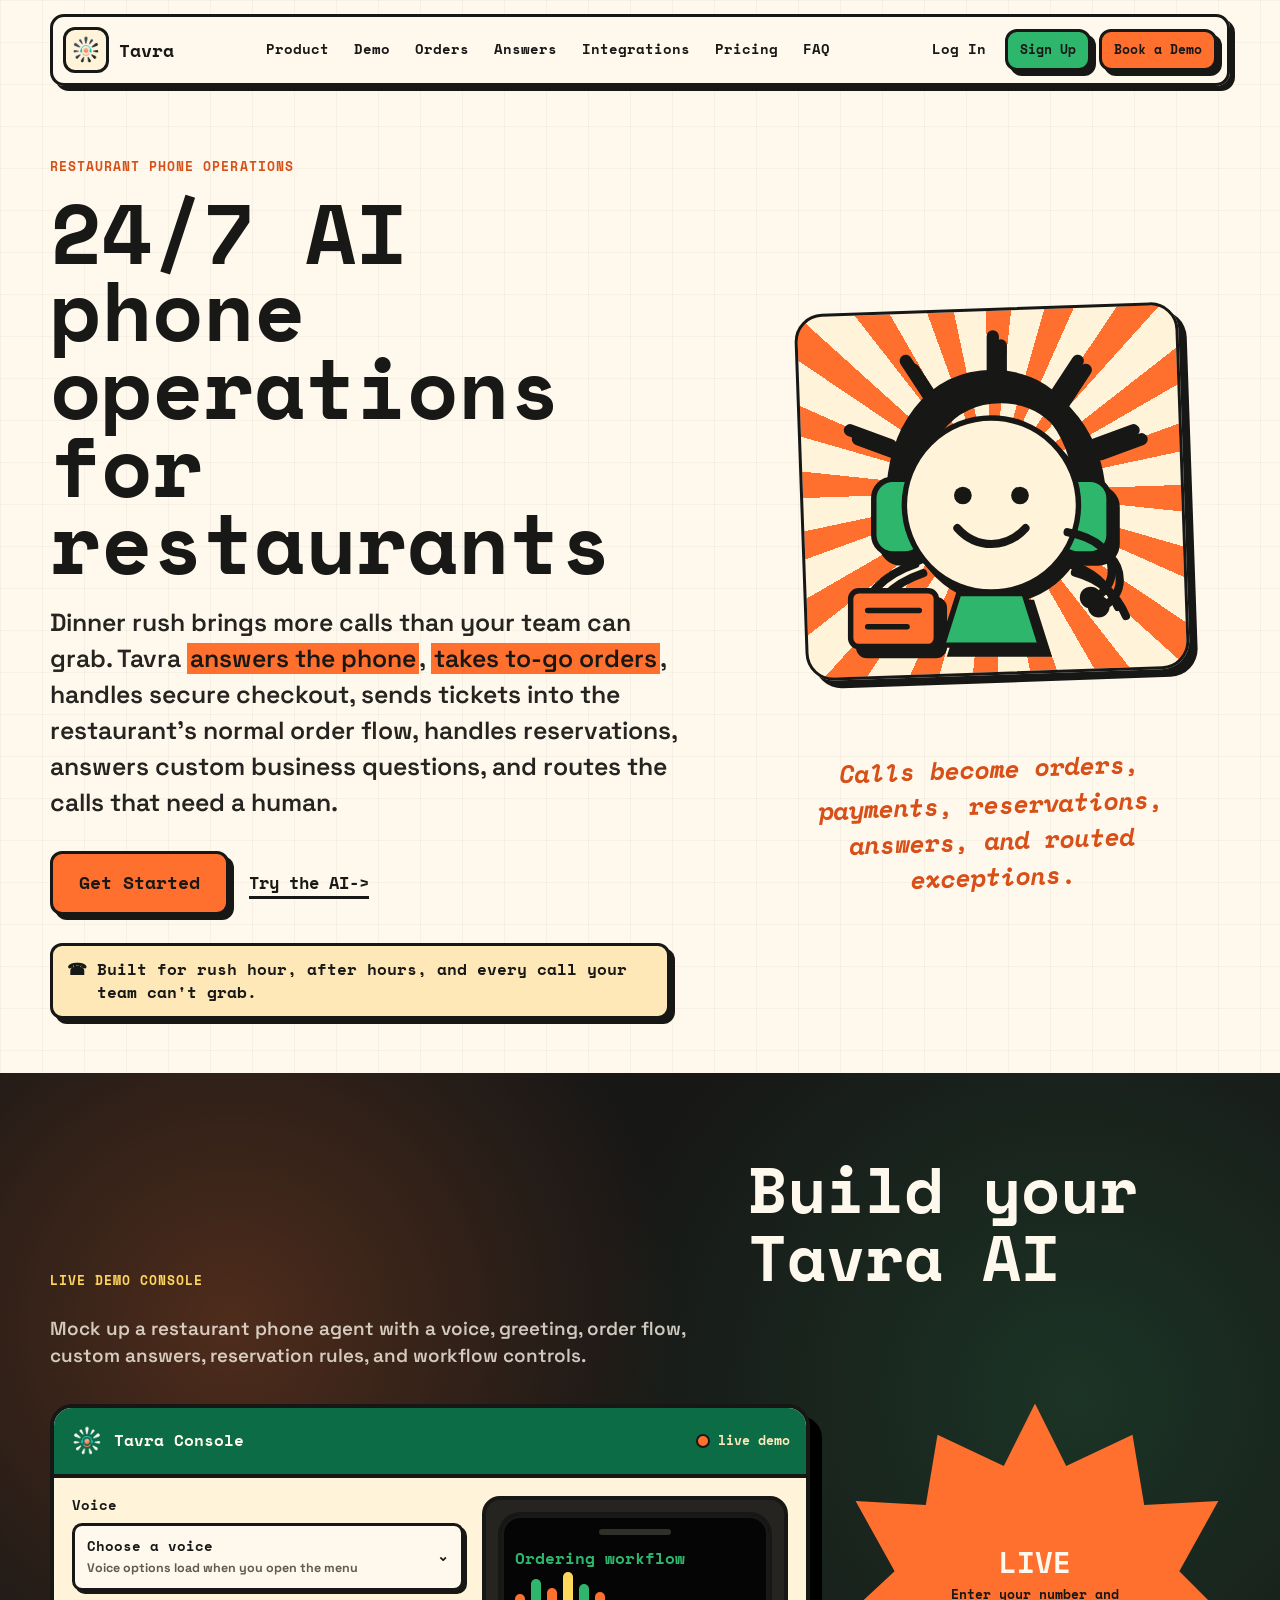
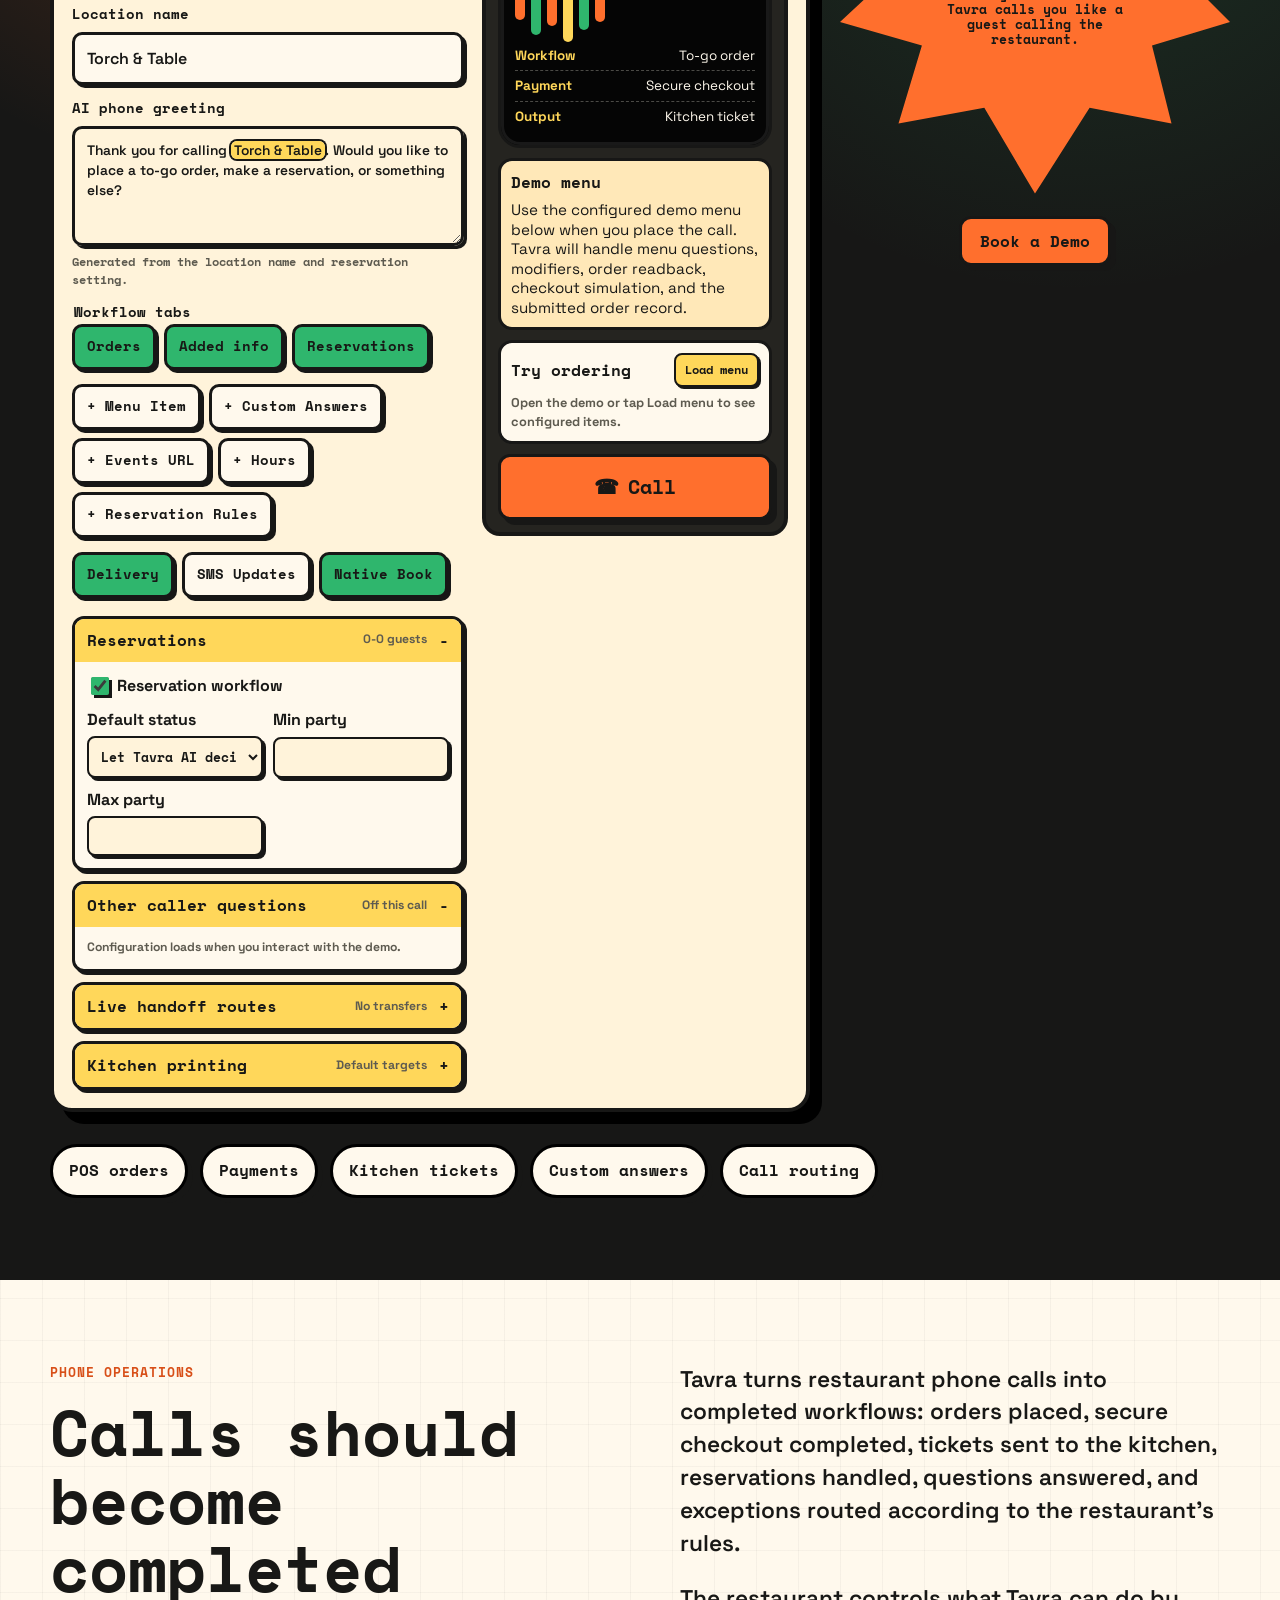
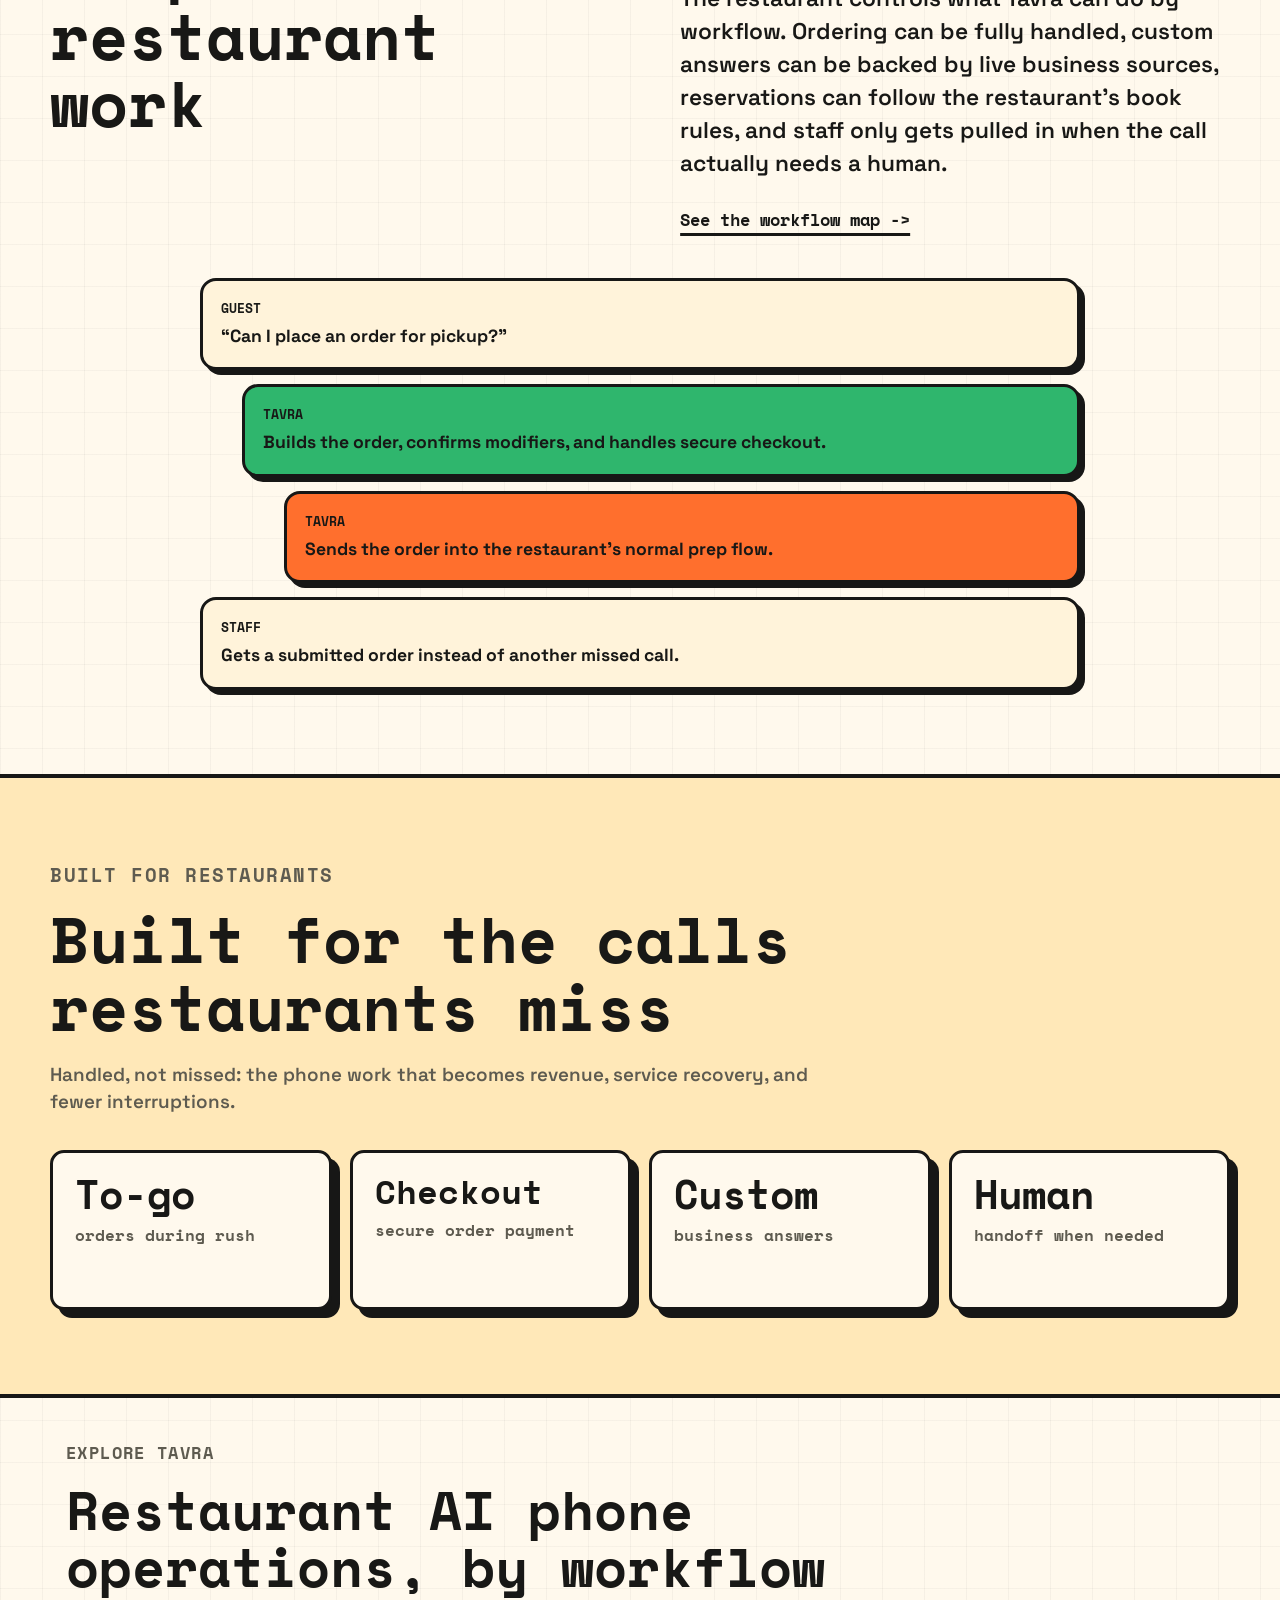
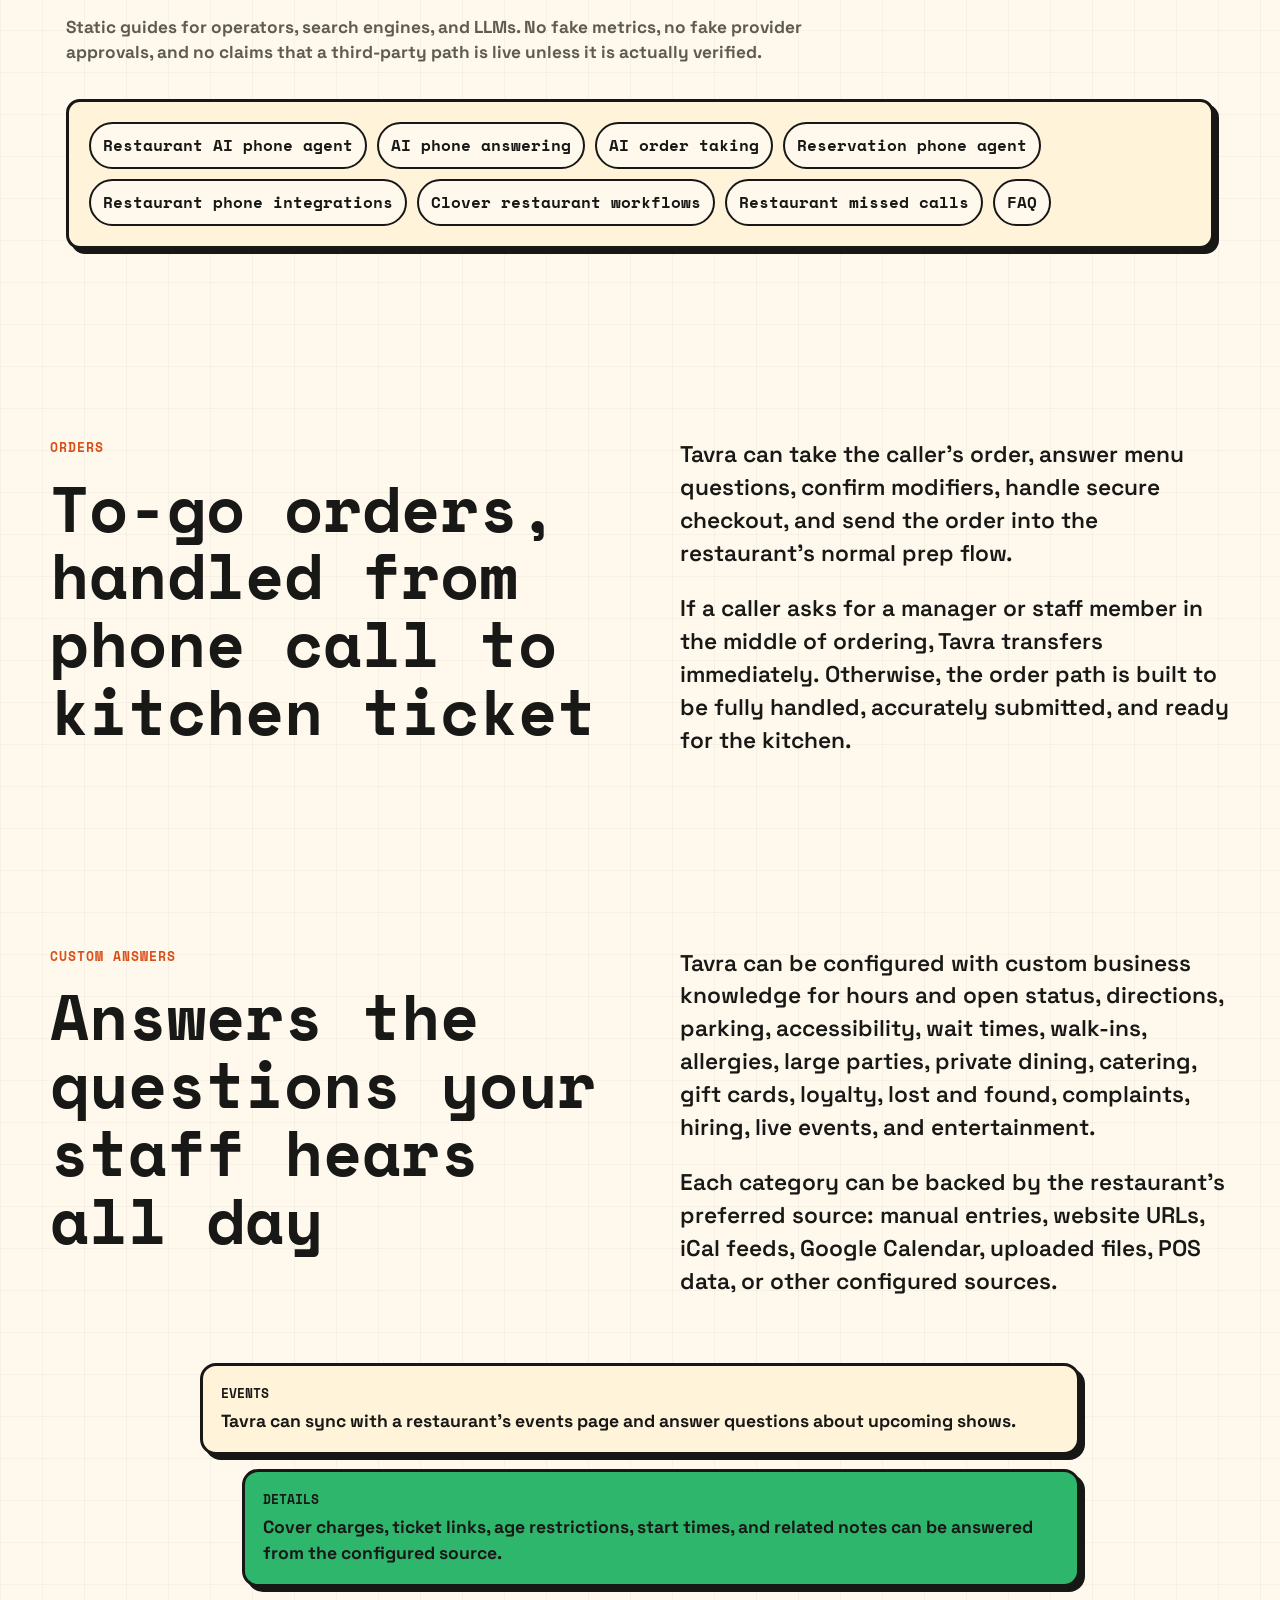
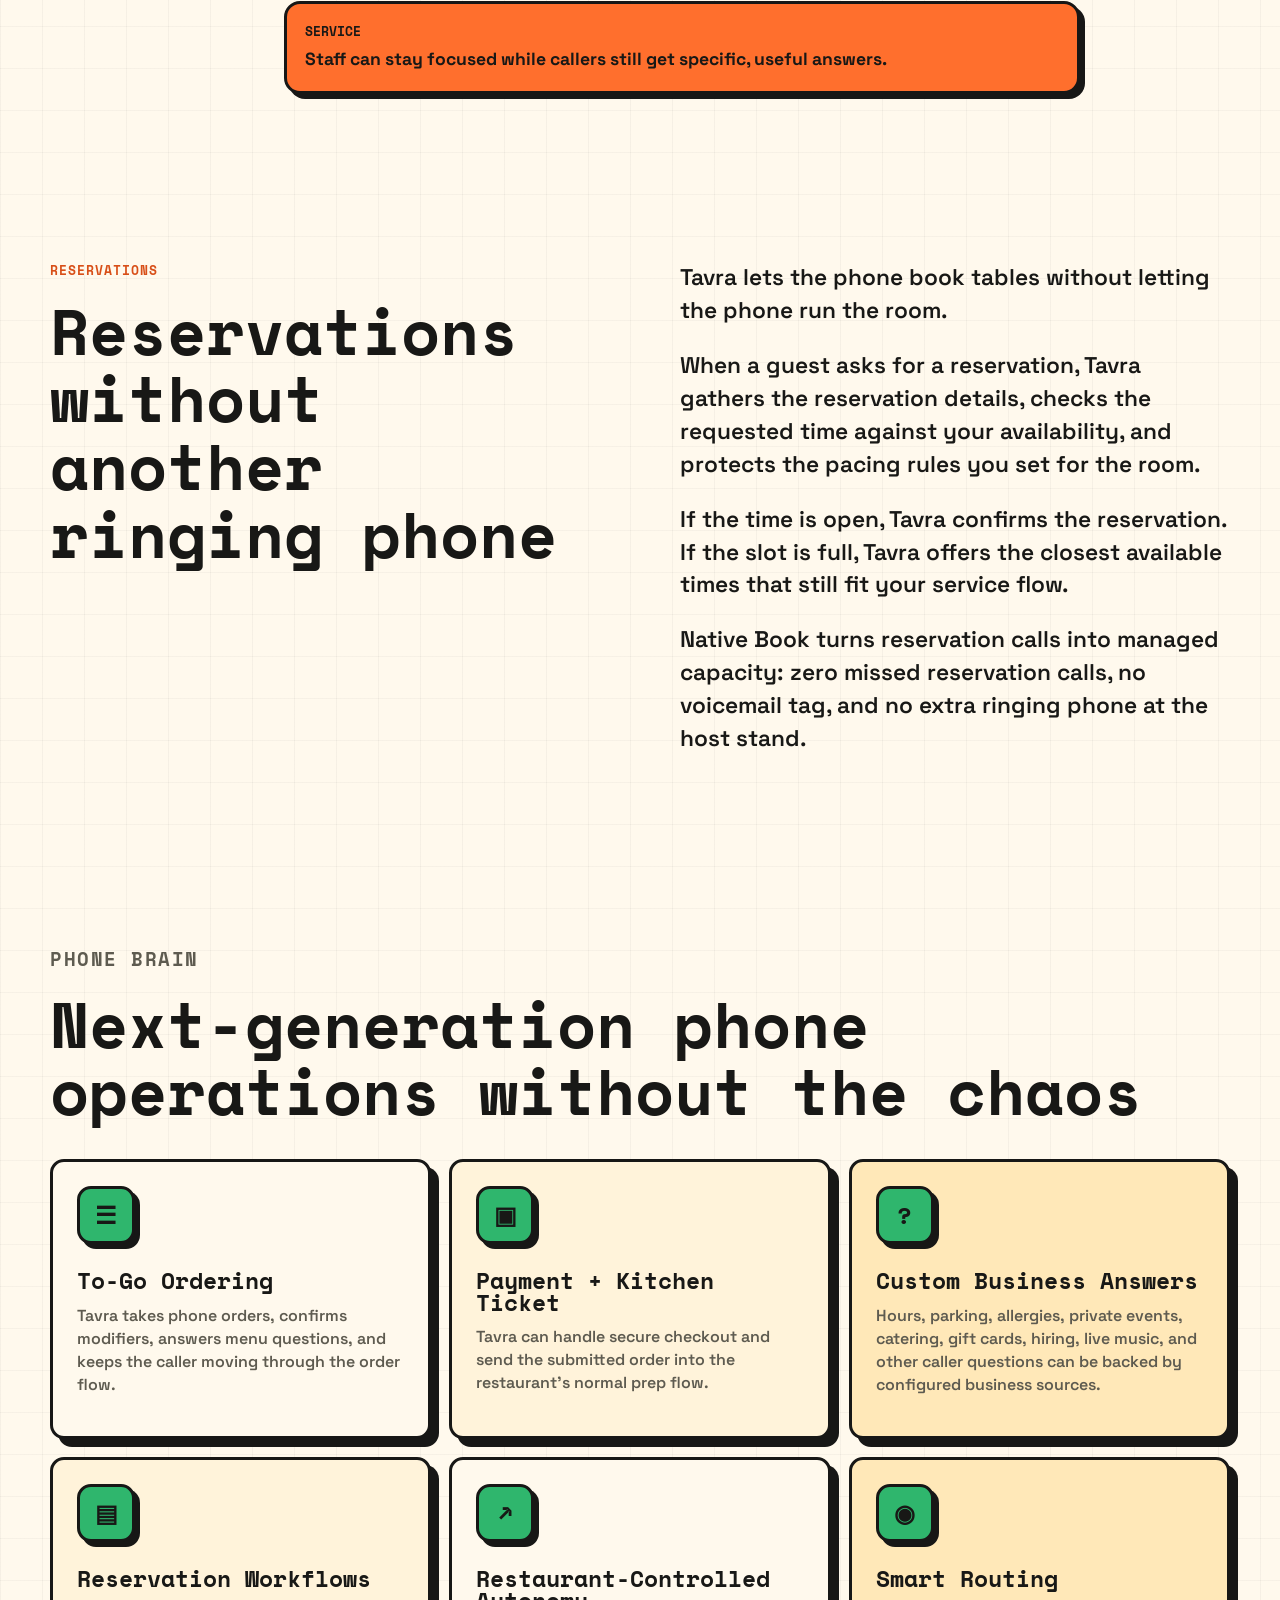
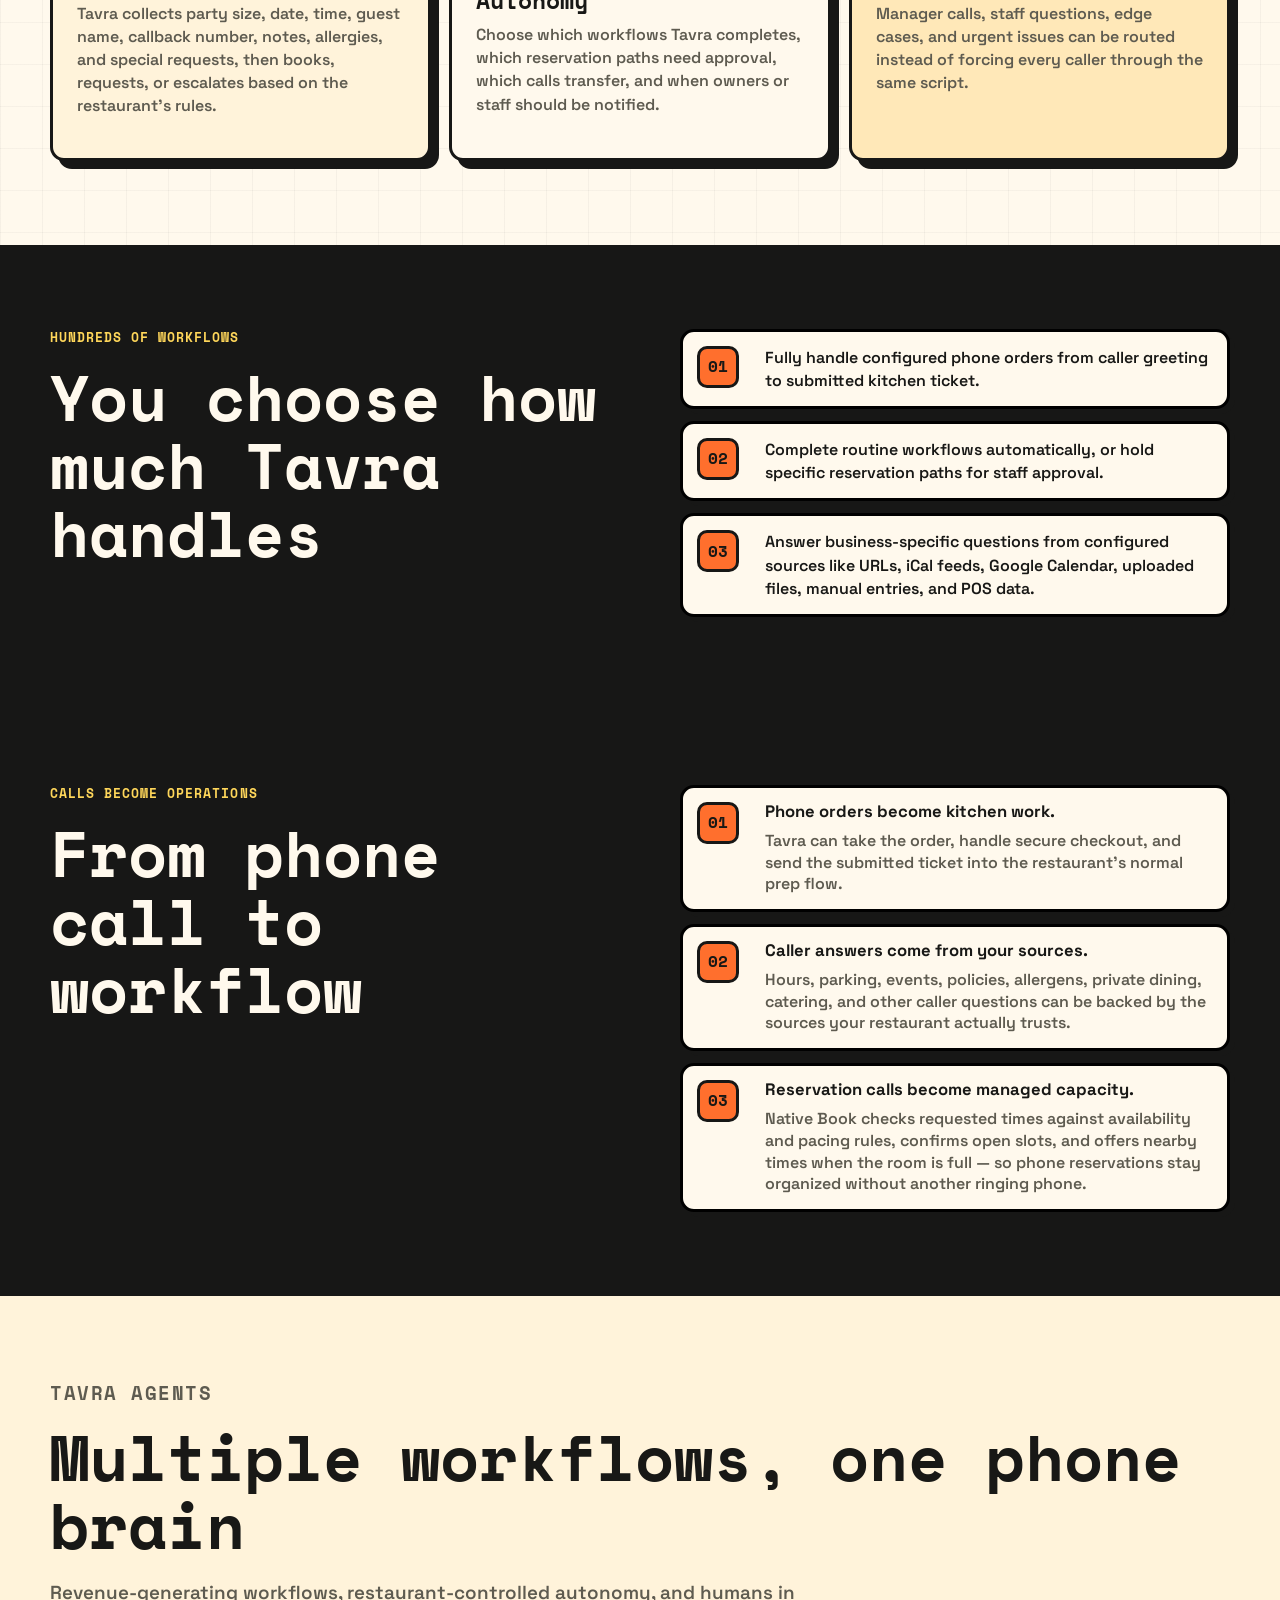
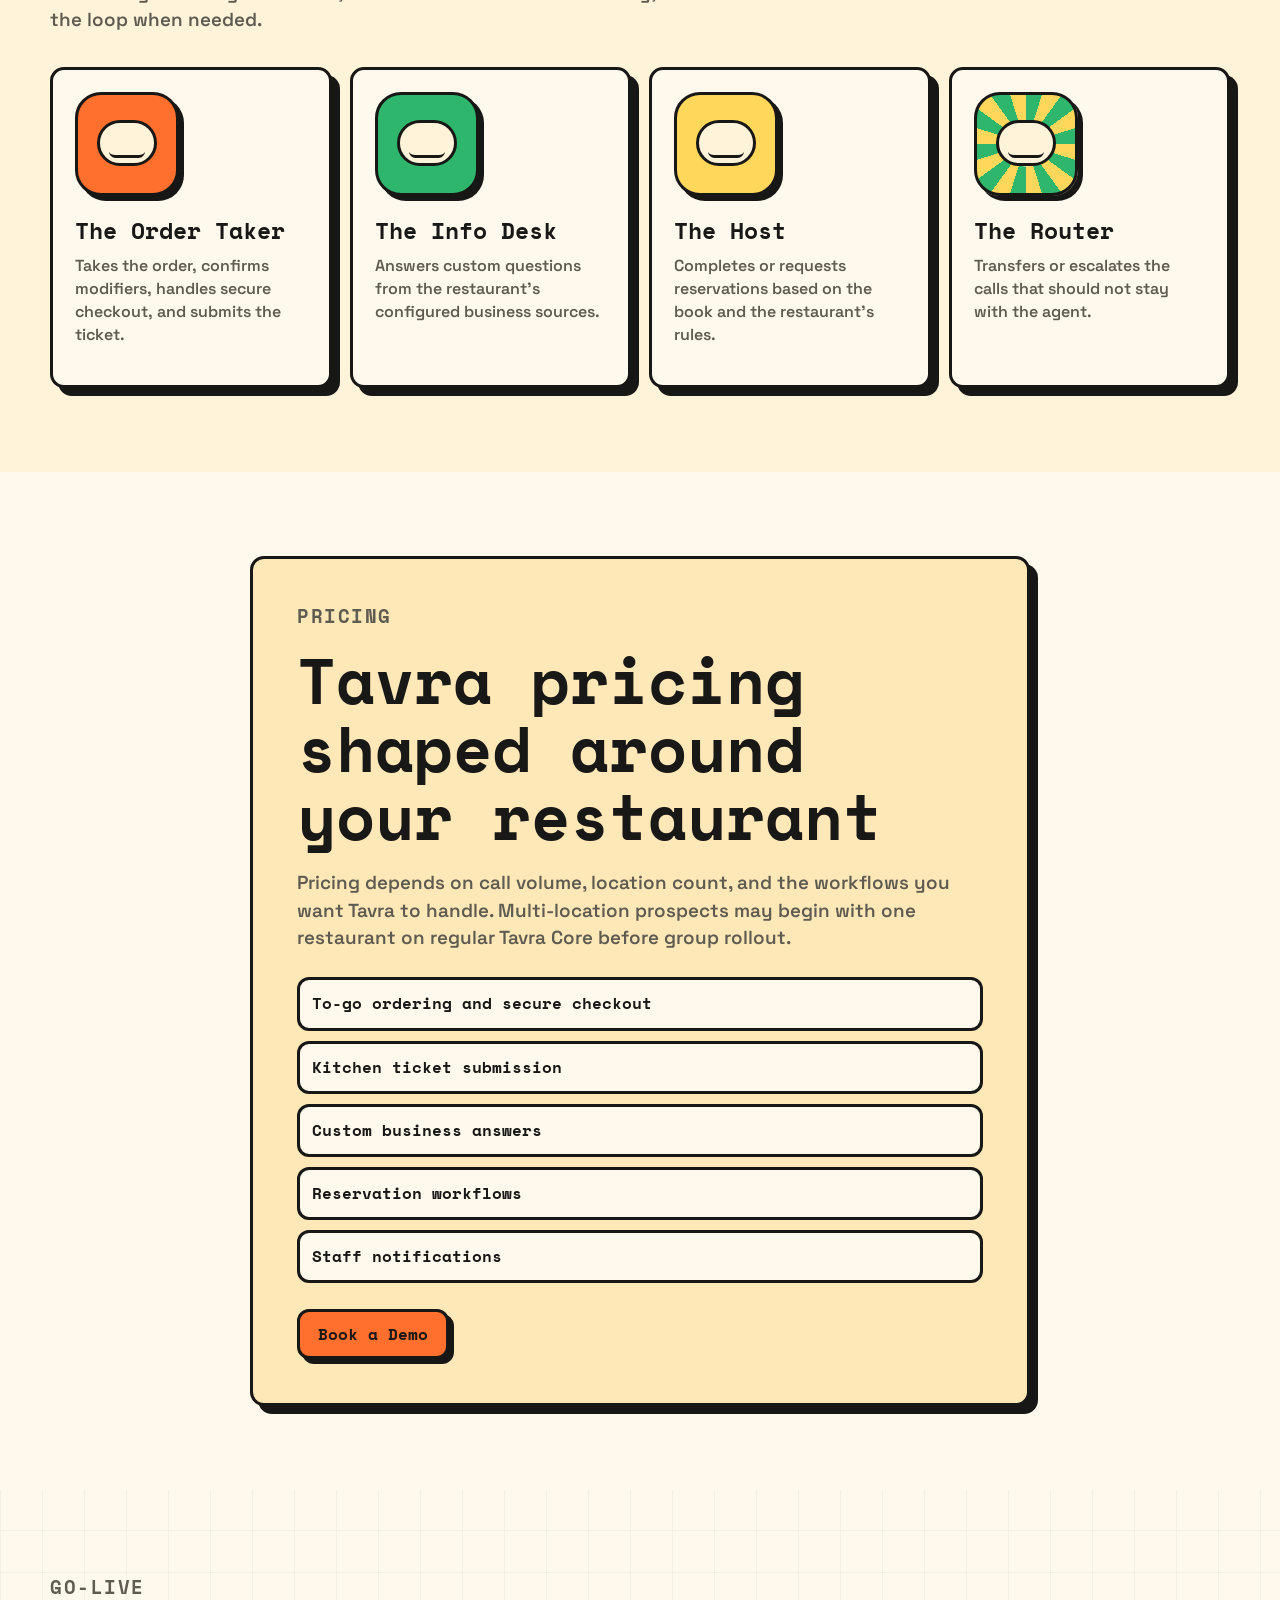
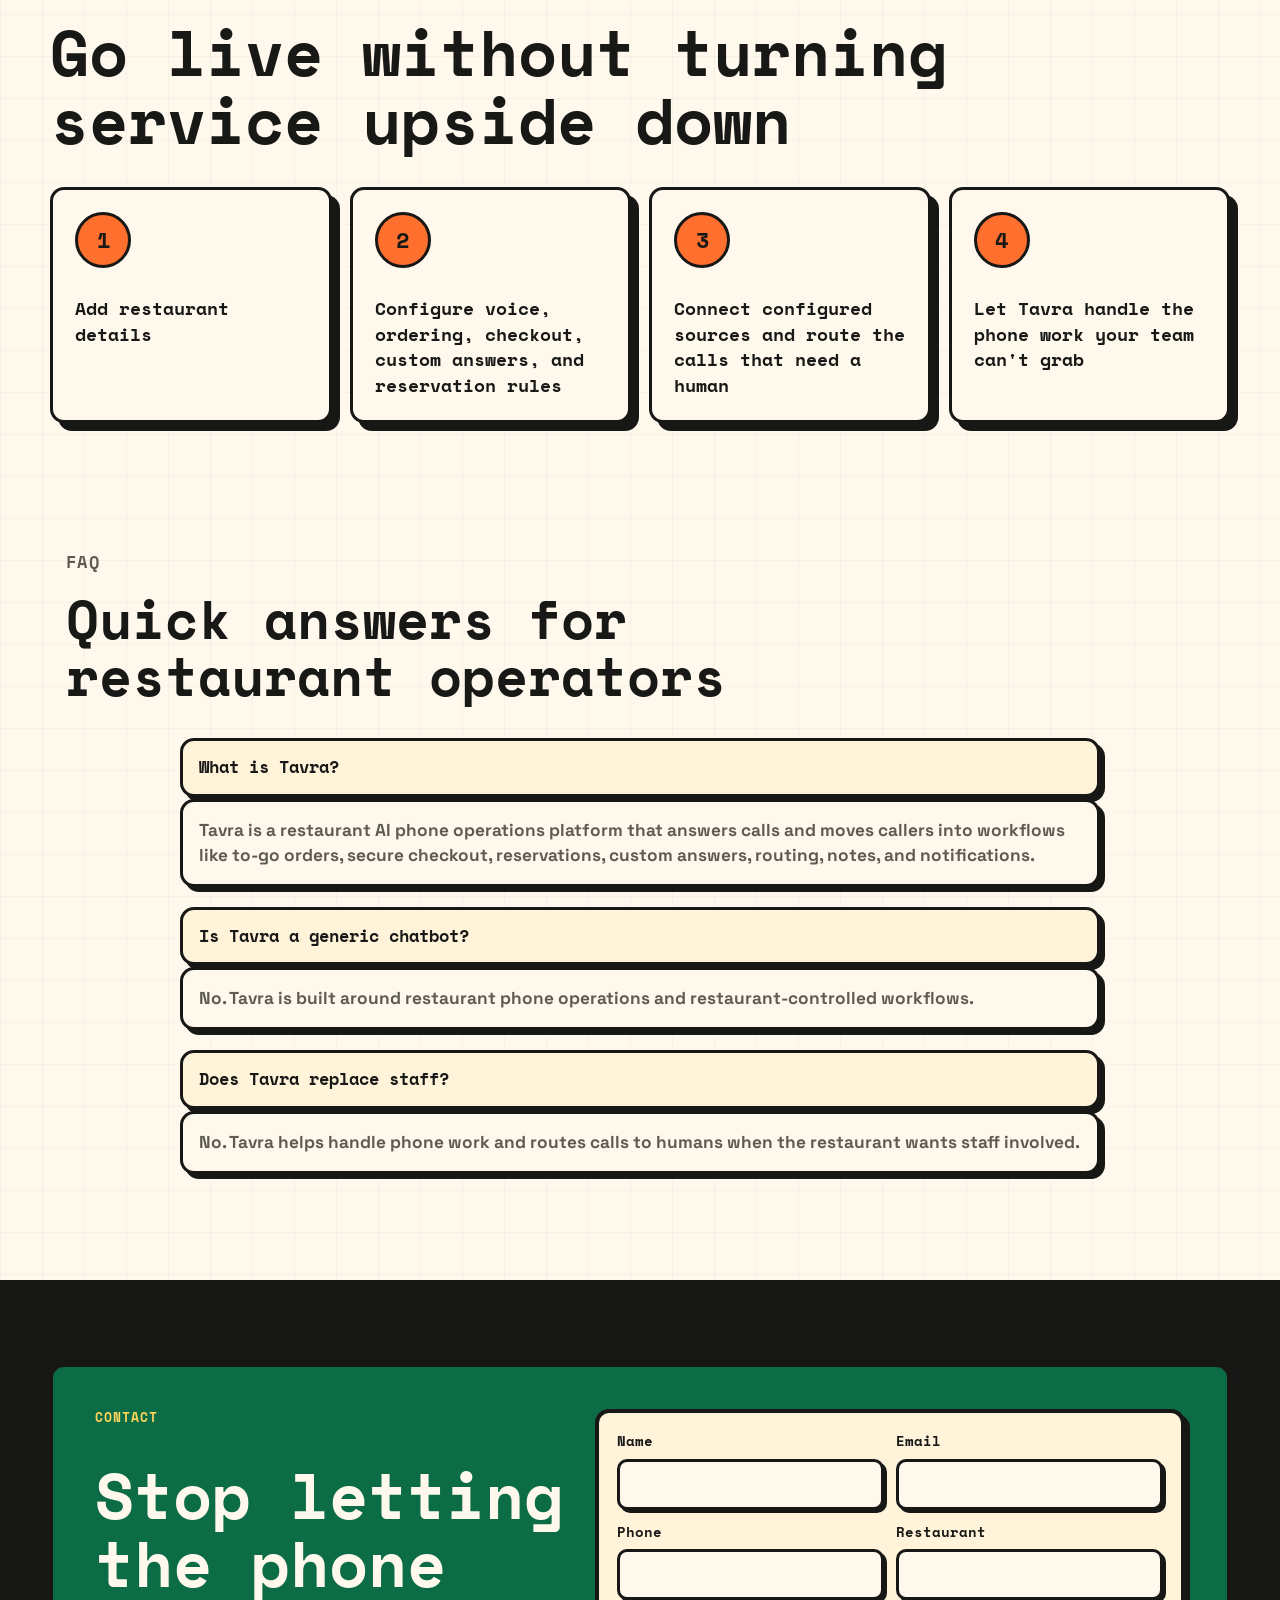
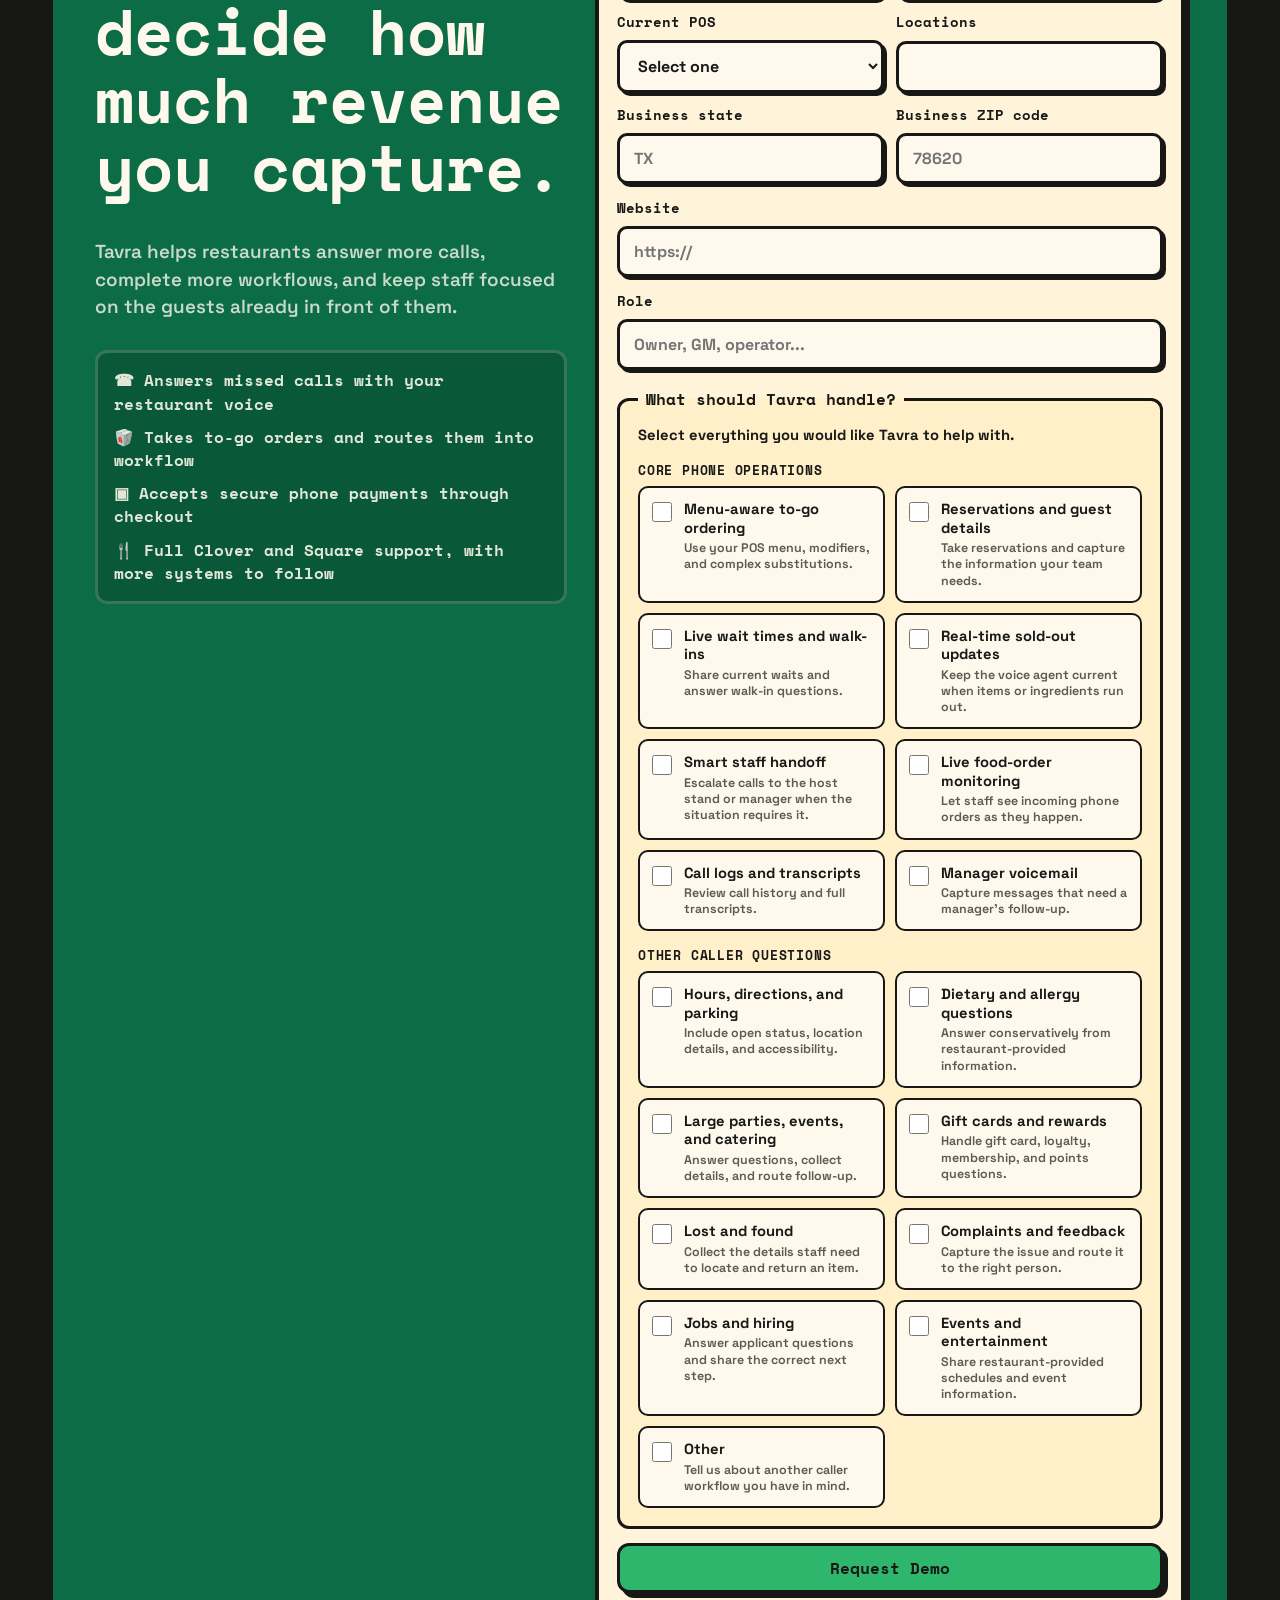
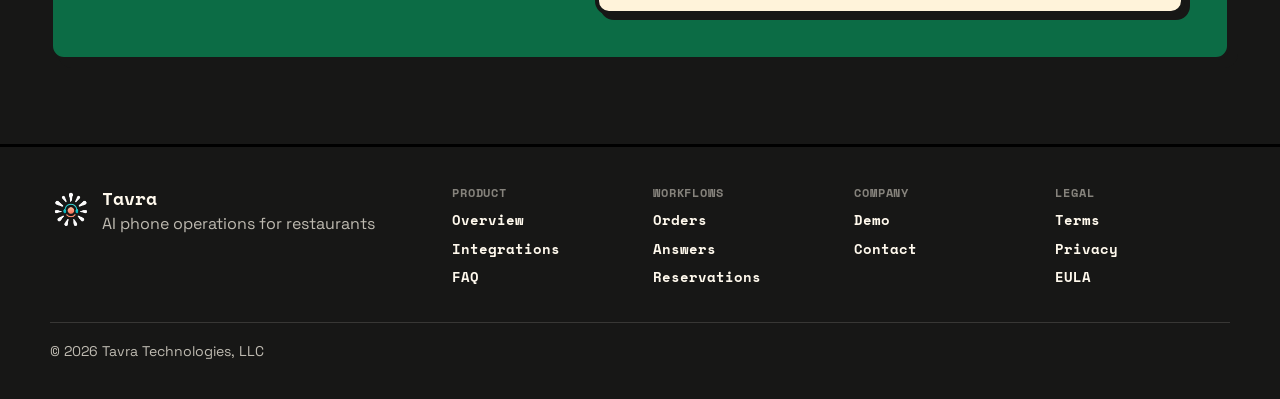
==== commit b4edd249: "Fix demo checklist copy contrast" ====
--- a/index.html
+++ b/index.html
@@ -102,8 +102,8 @@
     <link rel="icon" href="/favicon-48.png" sizes="48x48" type="image/png">
     <link rel="apple-touch-icon" href="/apple-touch-icon.png">
     <link rel="manifest" href="/site.webmanifest">
-    <link rel="stylesheet" href="styles.css?v=footer-menu-preview-v1">
-    <script src="script.js?v=core-evaluation-return-v1" defer></script>
+    <link rel="stylesheet" href="styles.css?v=demo-capabilities-v2">
+    <script src="script.js?v=demo-capabilities-v2" defer></script>
   </head>
   <body>
     <header class="site-header" data-header>
@@ -803,8 +803,8 @@
                     <span>Live food-order monitoring<small>Let staff see incoming phone orders as they happen.</small></span>
                   </label>
                   <label class="contact-capability-option">
-                    <input type="checkbox" name="capabilities" value="Call logs, recordings, and transcripts">
-                    <span>Call logs and transcripts<small>Review call history, recordings, and full transcripts.</small></span>
+                    <input type="checkbox" name="capabilities" value="Call logs and transcripts">
+                    <span>Call logs and transcripts<small>Review call history and full transcripts.</small></span>
                   </label>
                   <label class="contact-capability-option">
                     <input type="checkbox" name="capabilities" value="Manager voicemail">
--- a/styles.css
+++ b/styles.css
@@ -2569,9 +2569,9 @@
   font-weight: 800;
 }
 
-.contact-capabilities > p {
+.contact-card .contact-capabilities > p {
   margin: -4px 0 0;
-  color: var(--muted);
+  color: var(--ink);
   font-size: 0.92rem;
   font-weight: 700;
 }
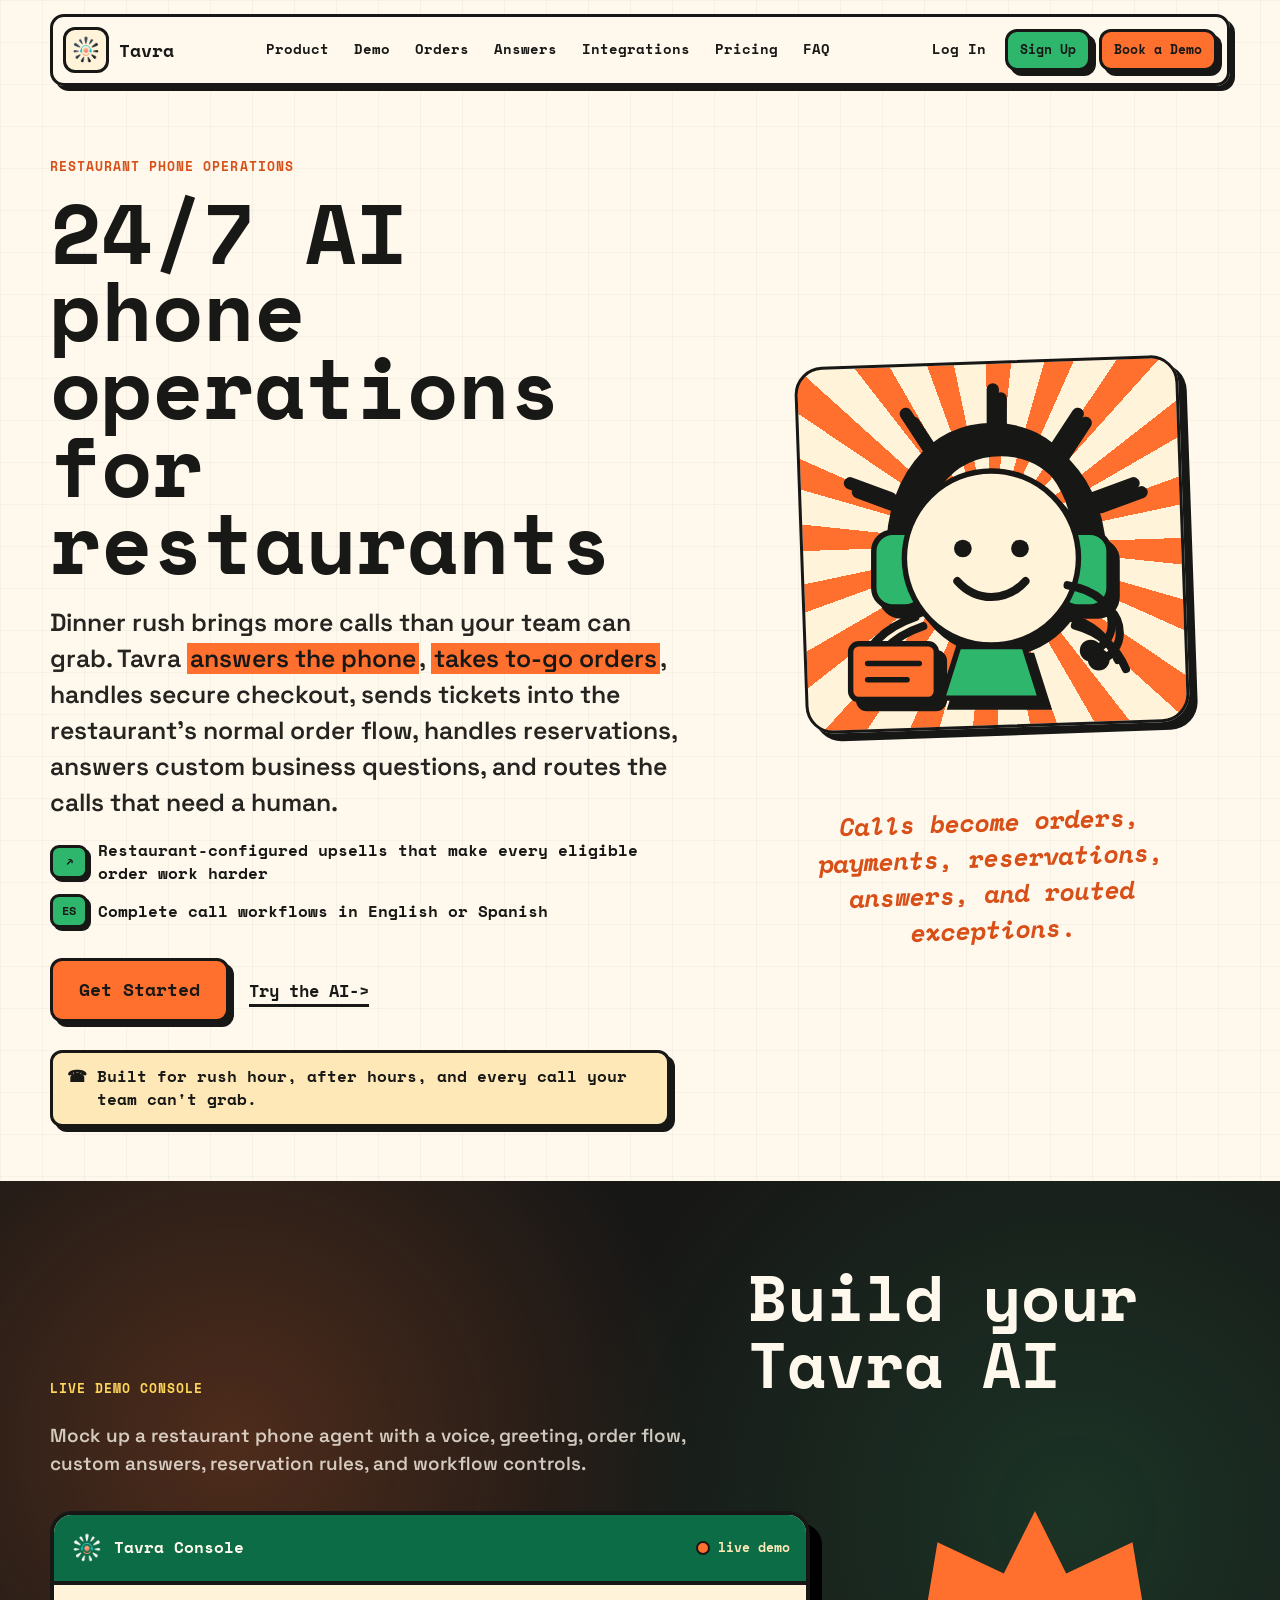
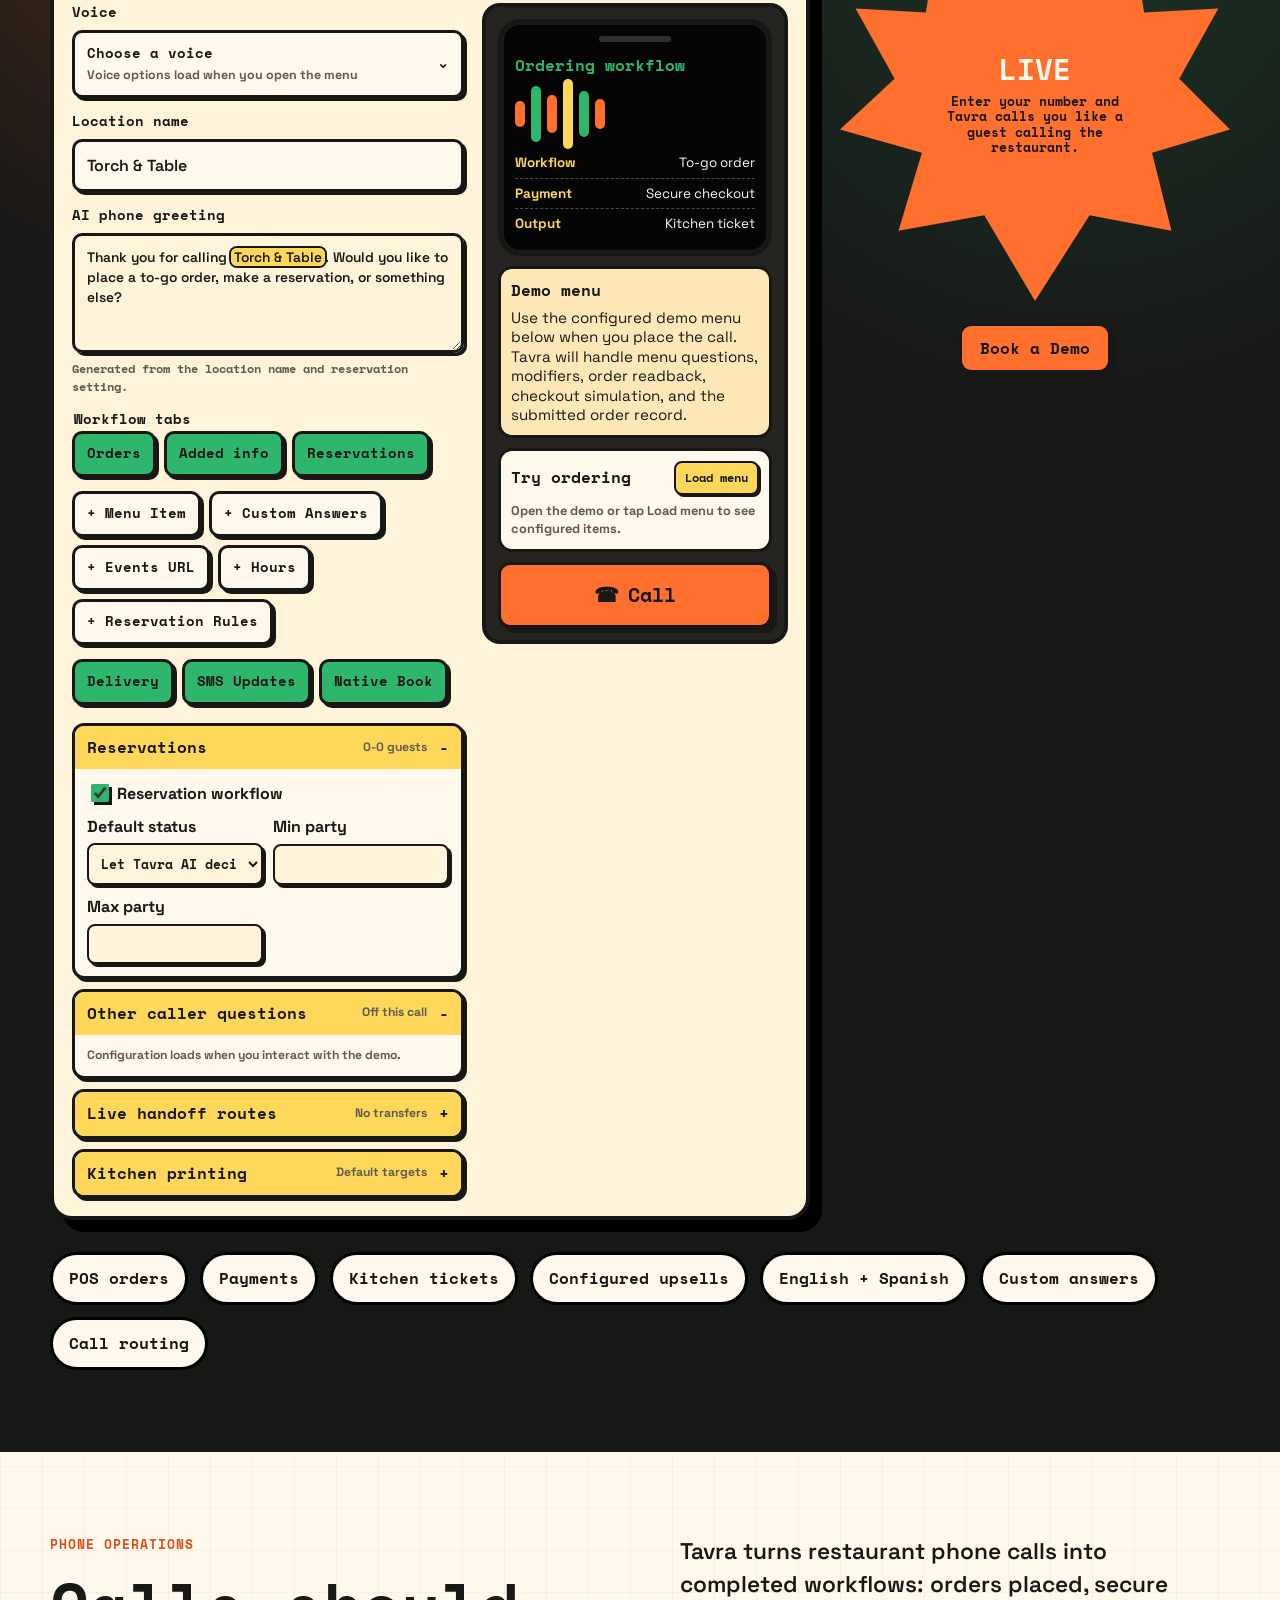
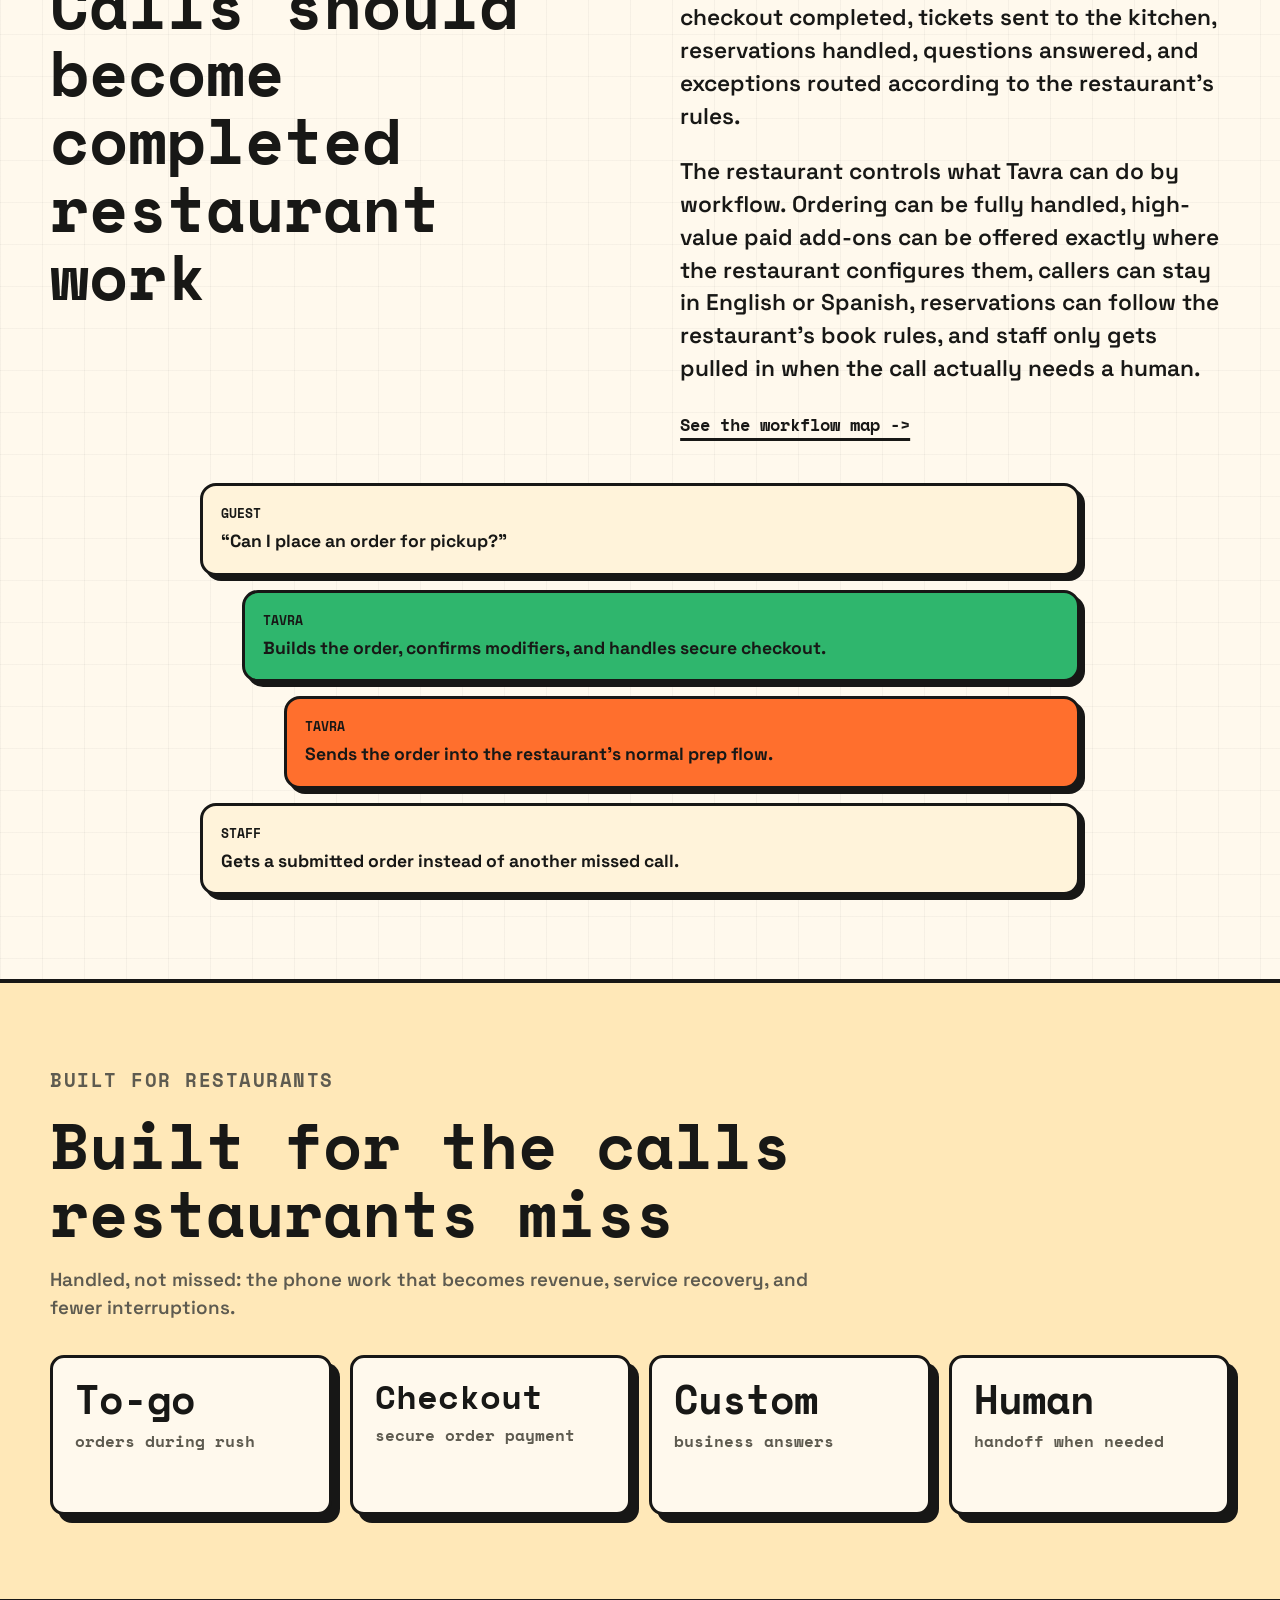
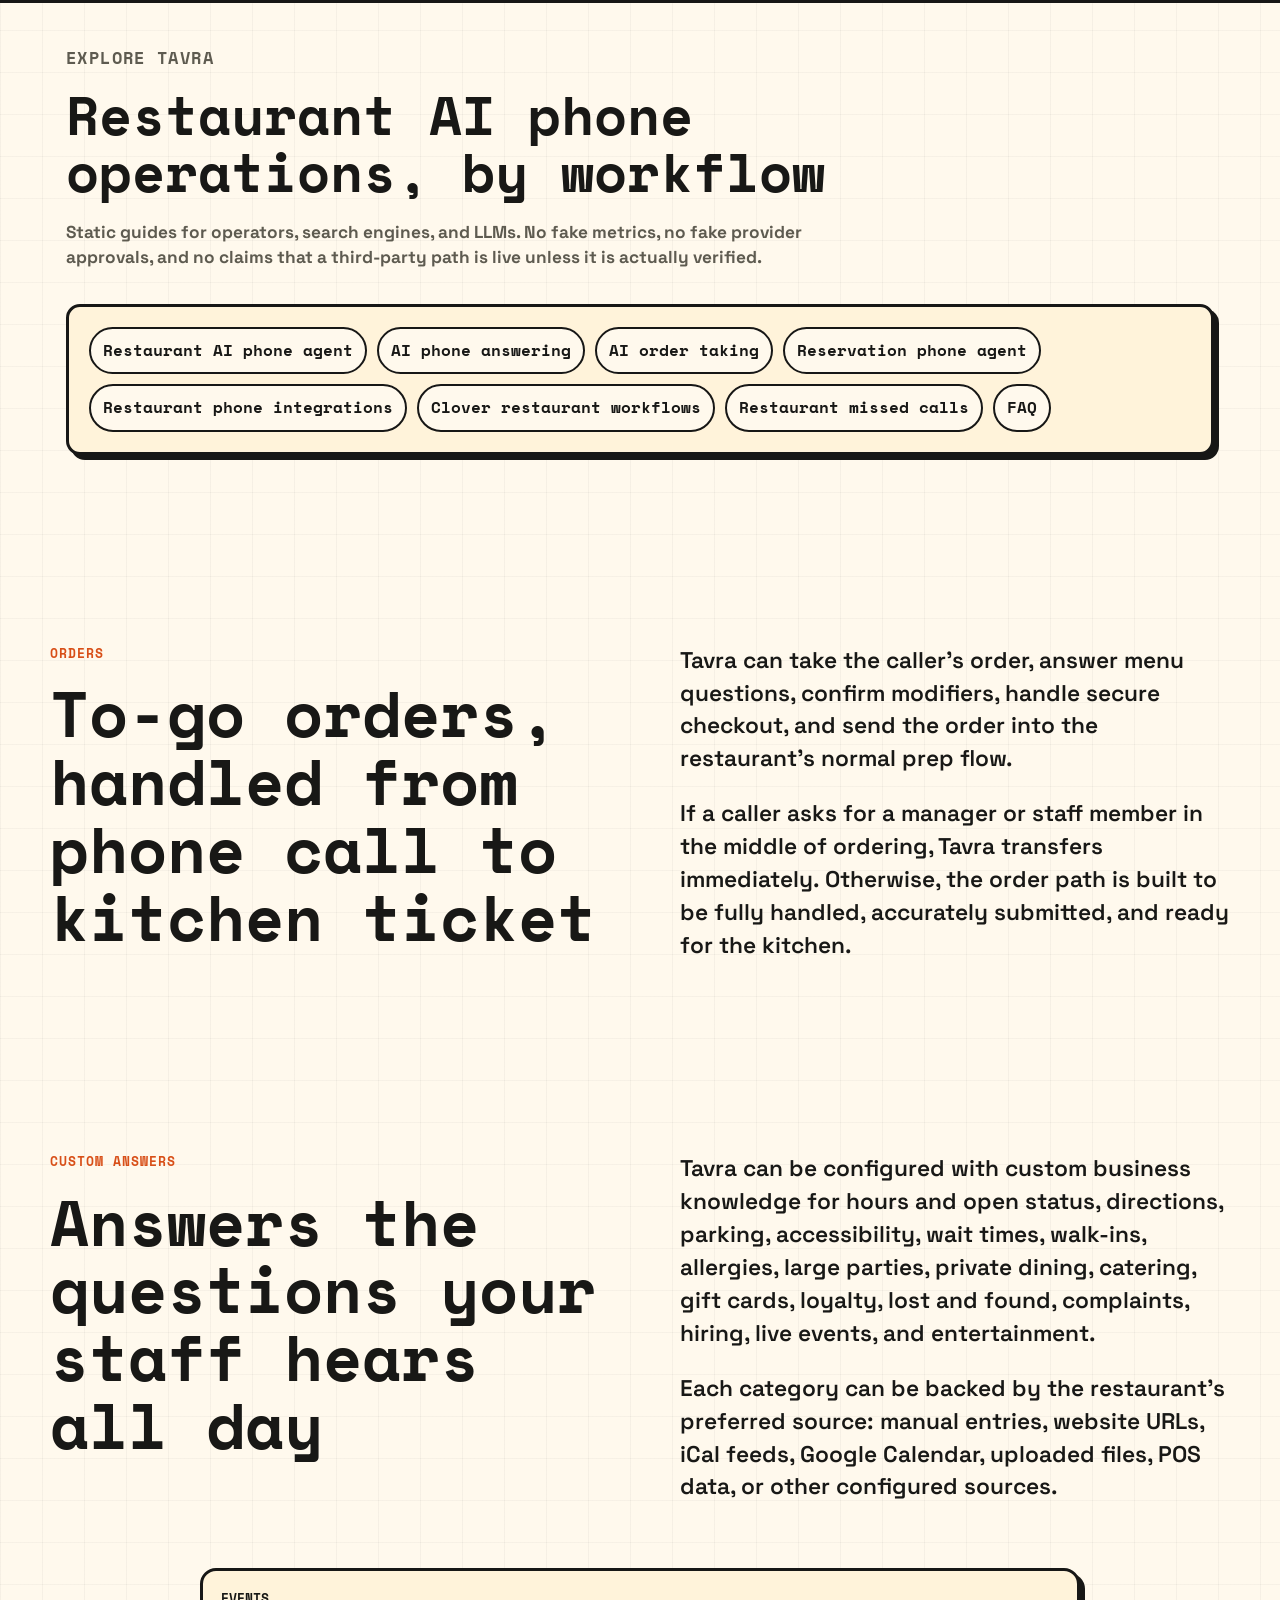
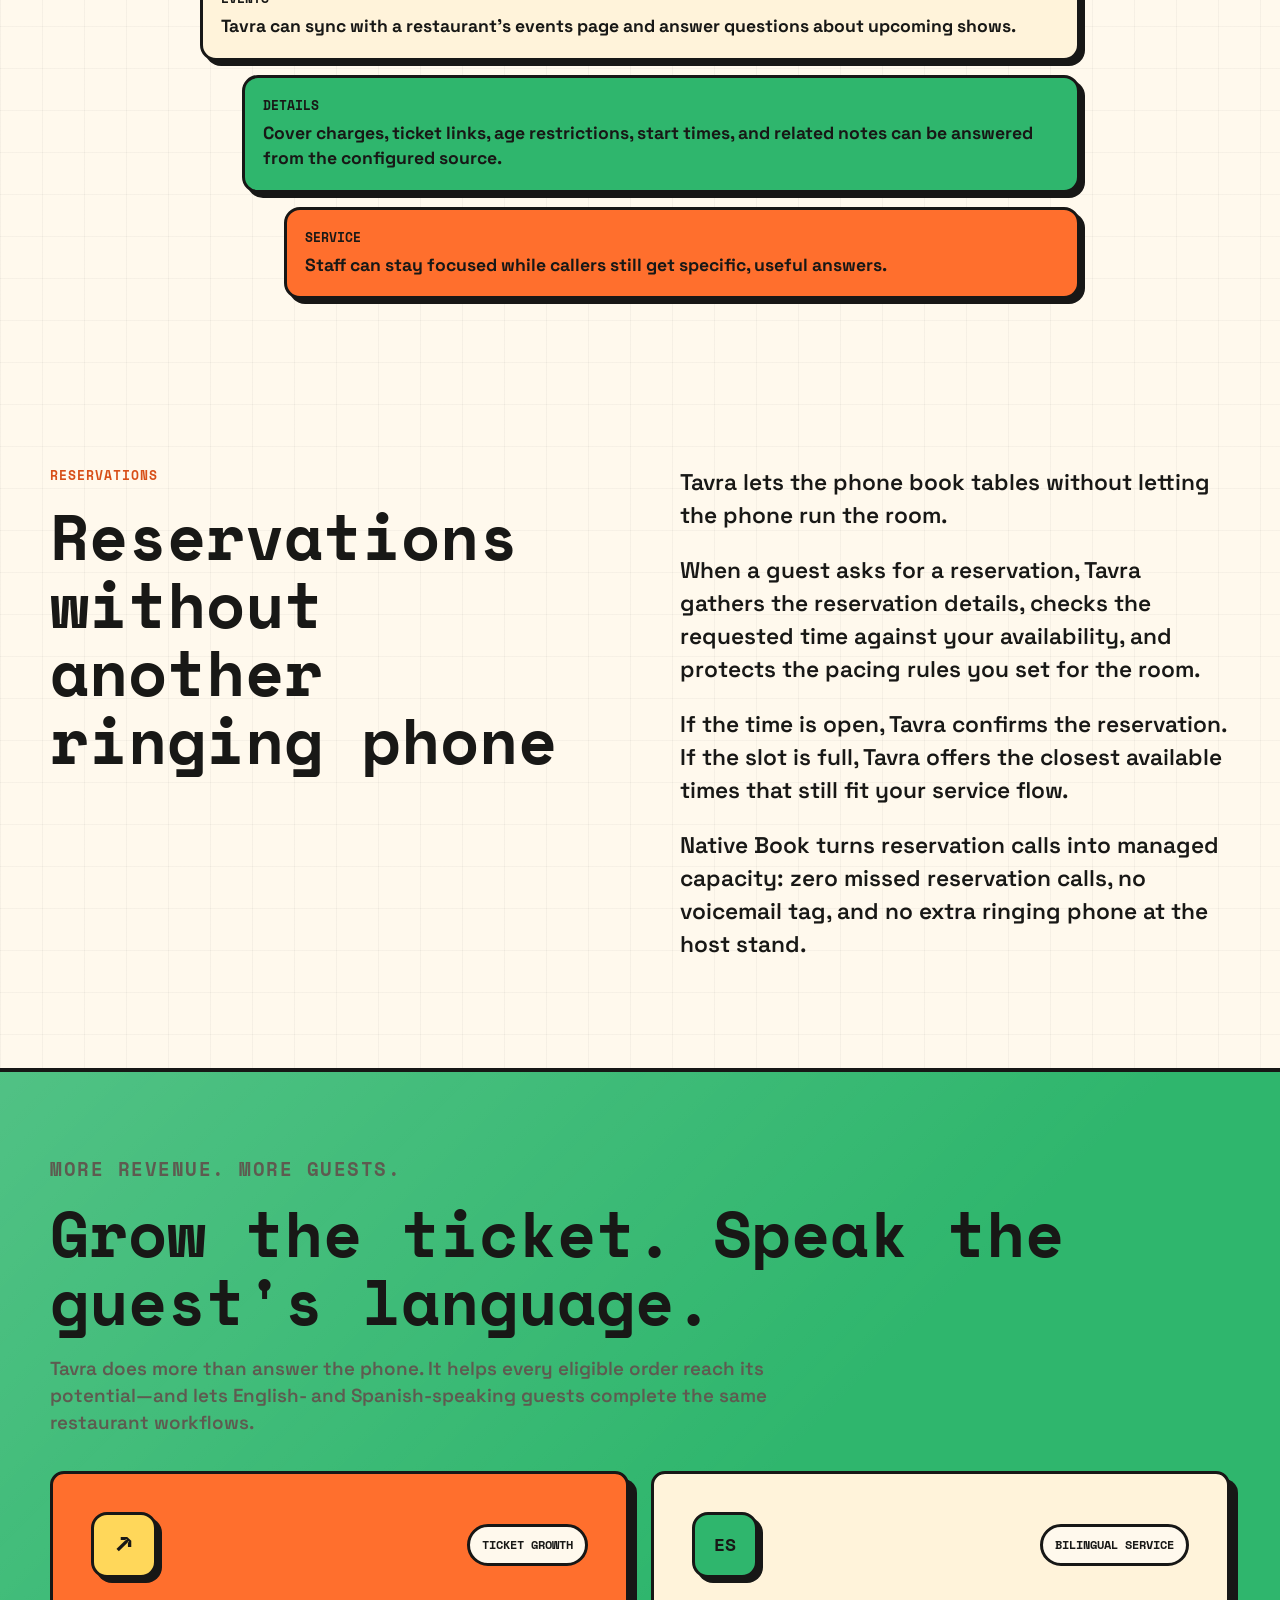
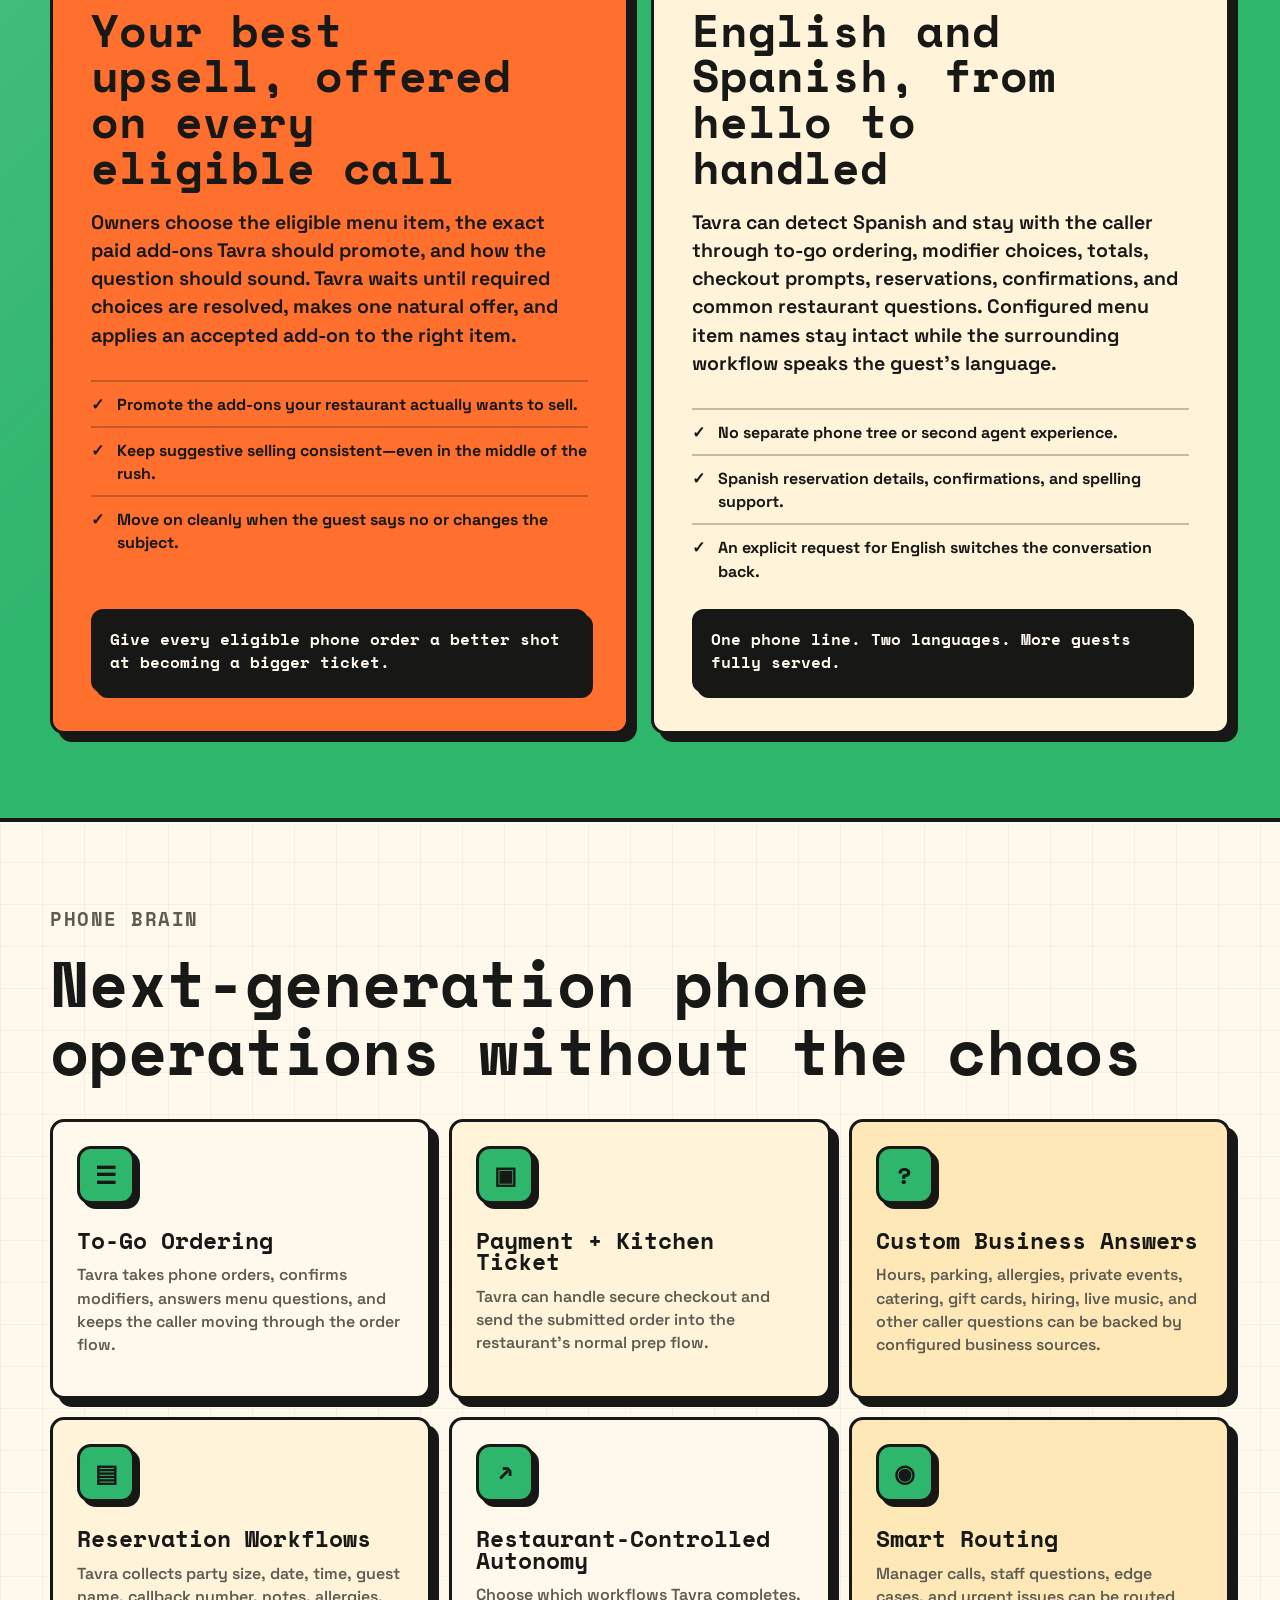
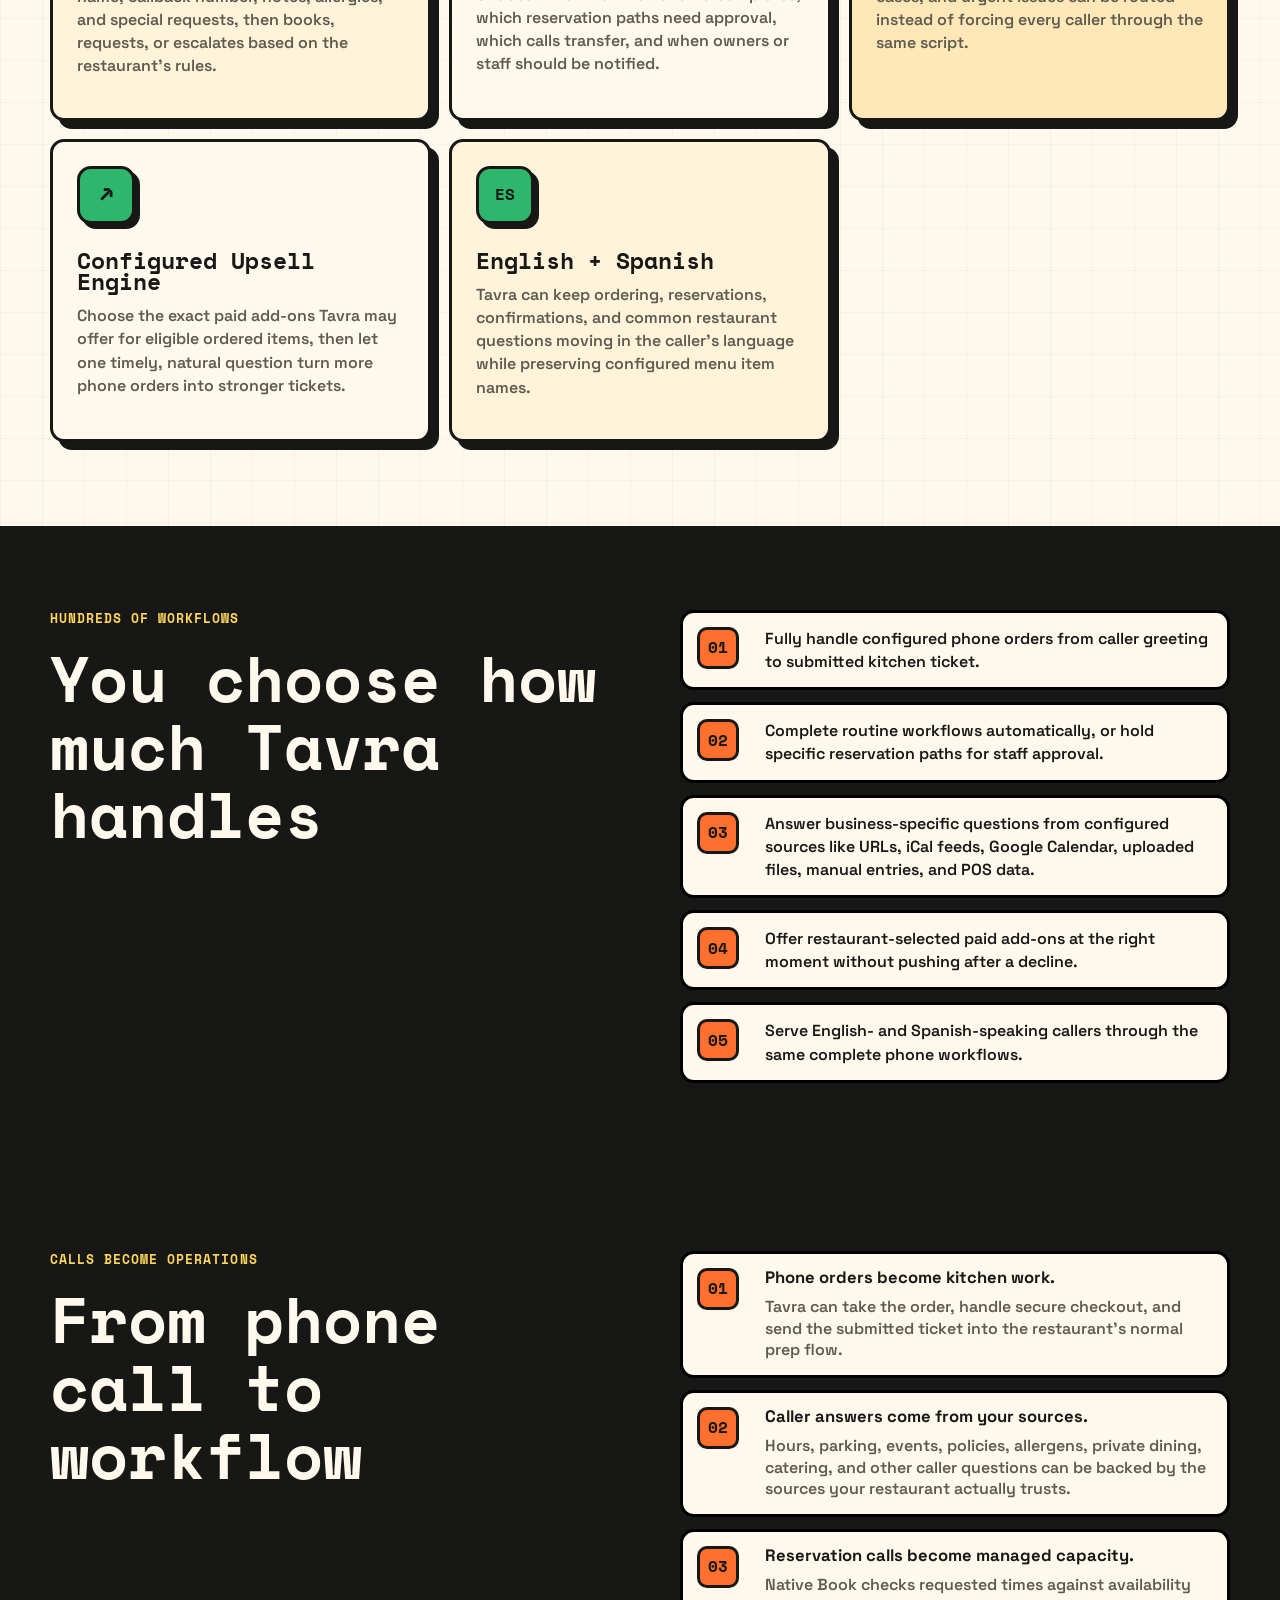
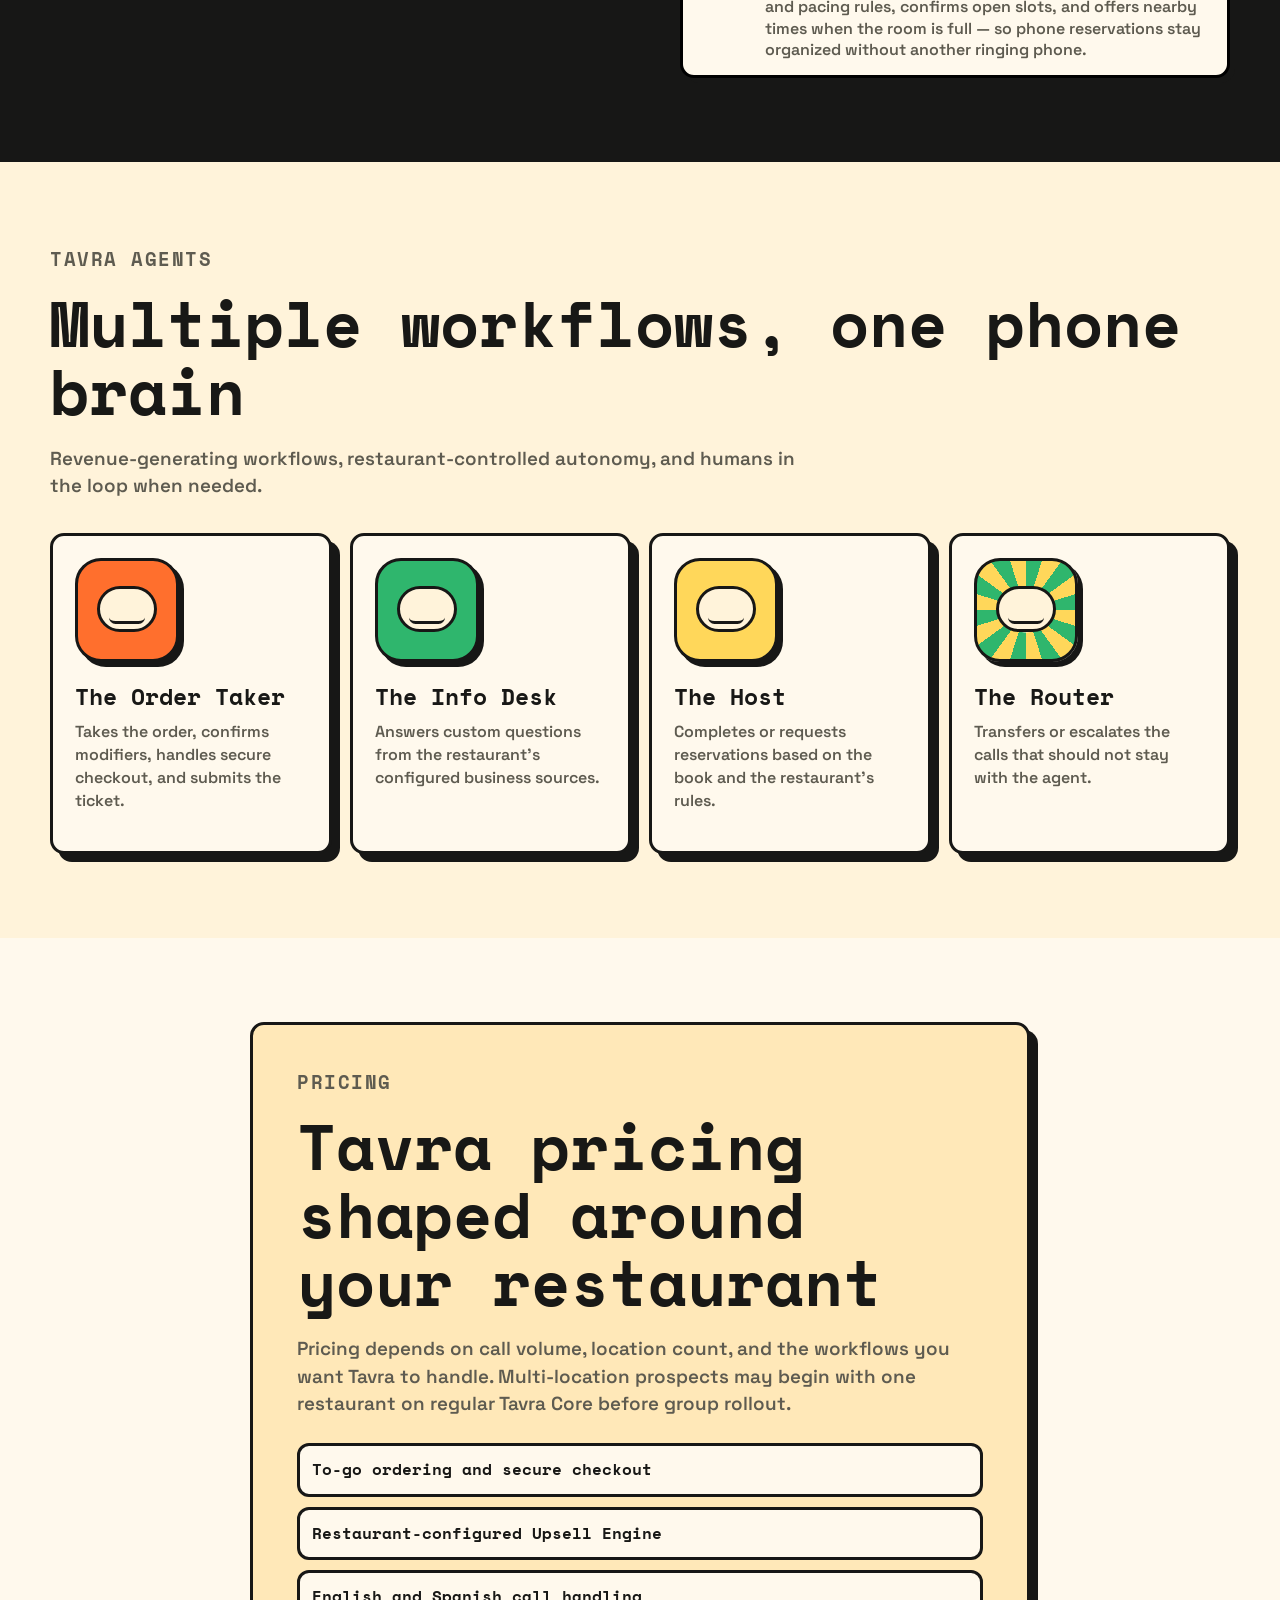
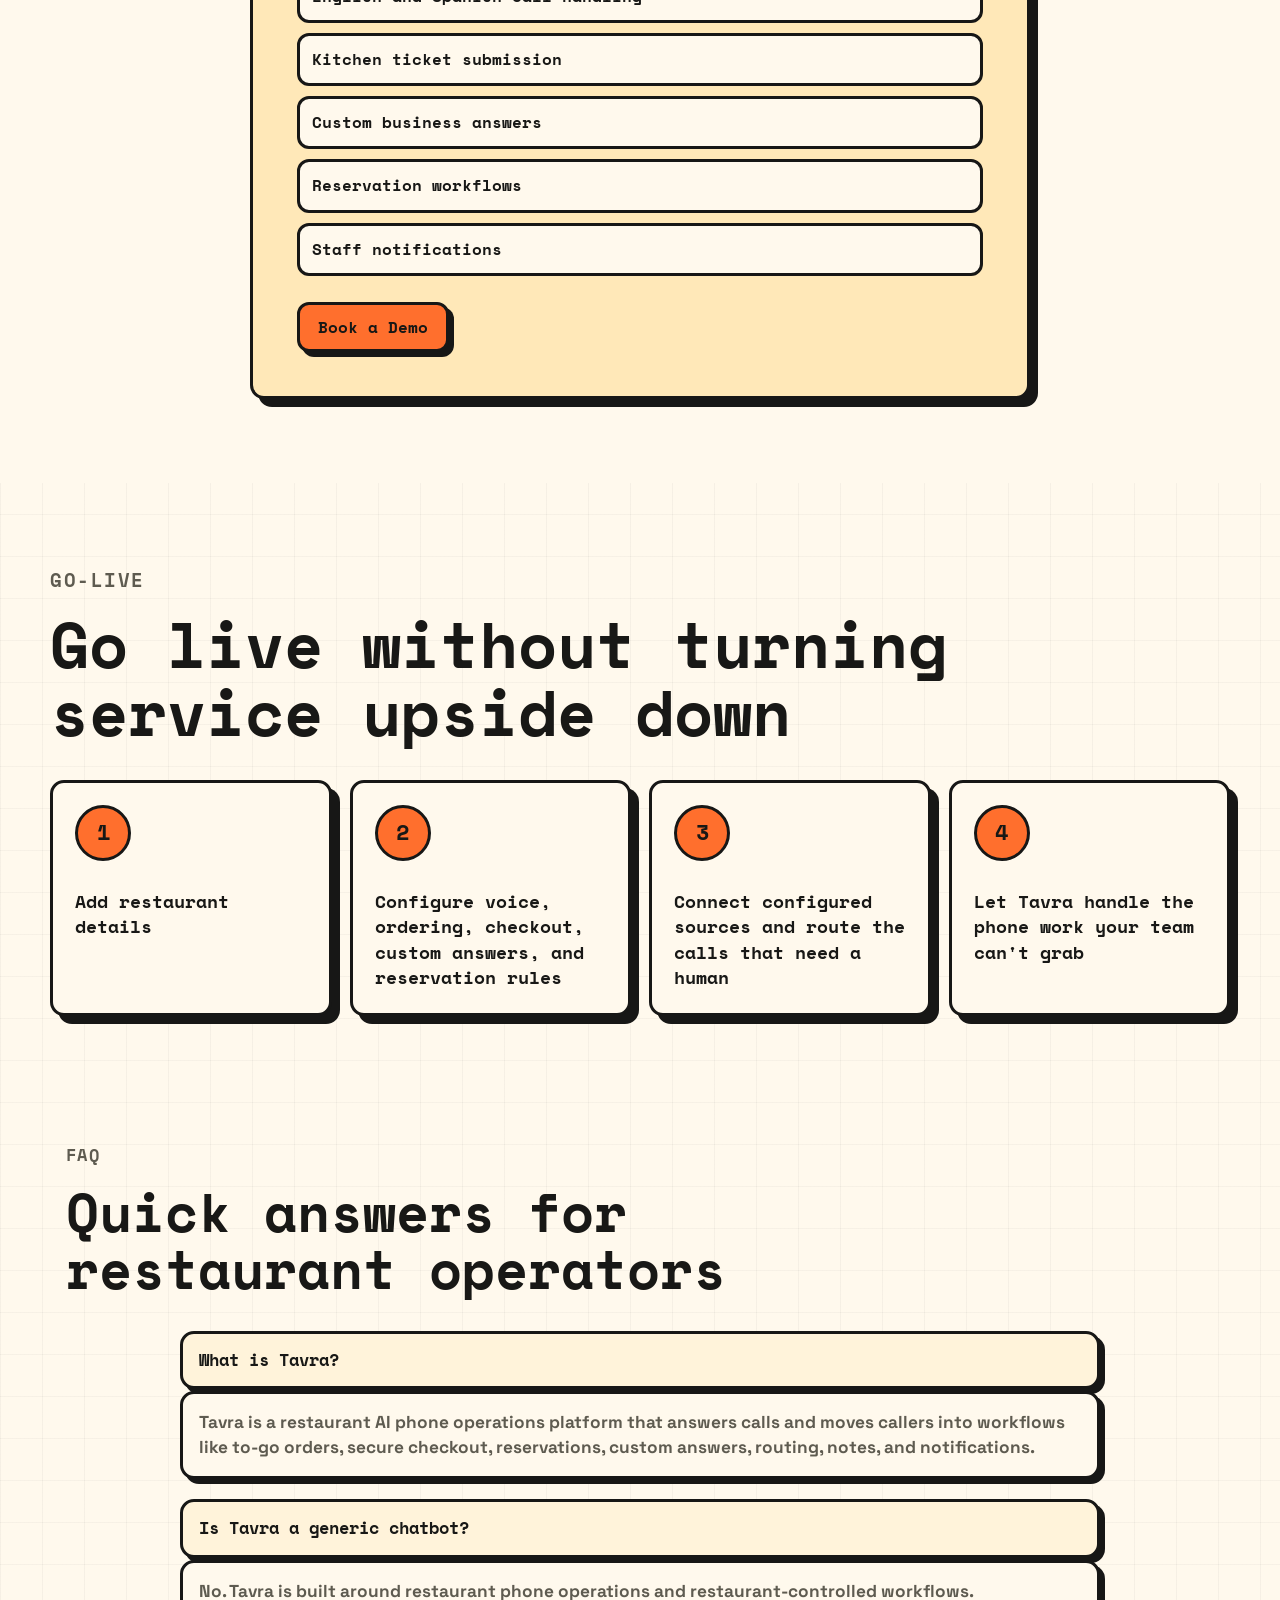
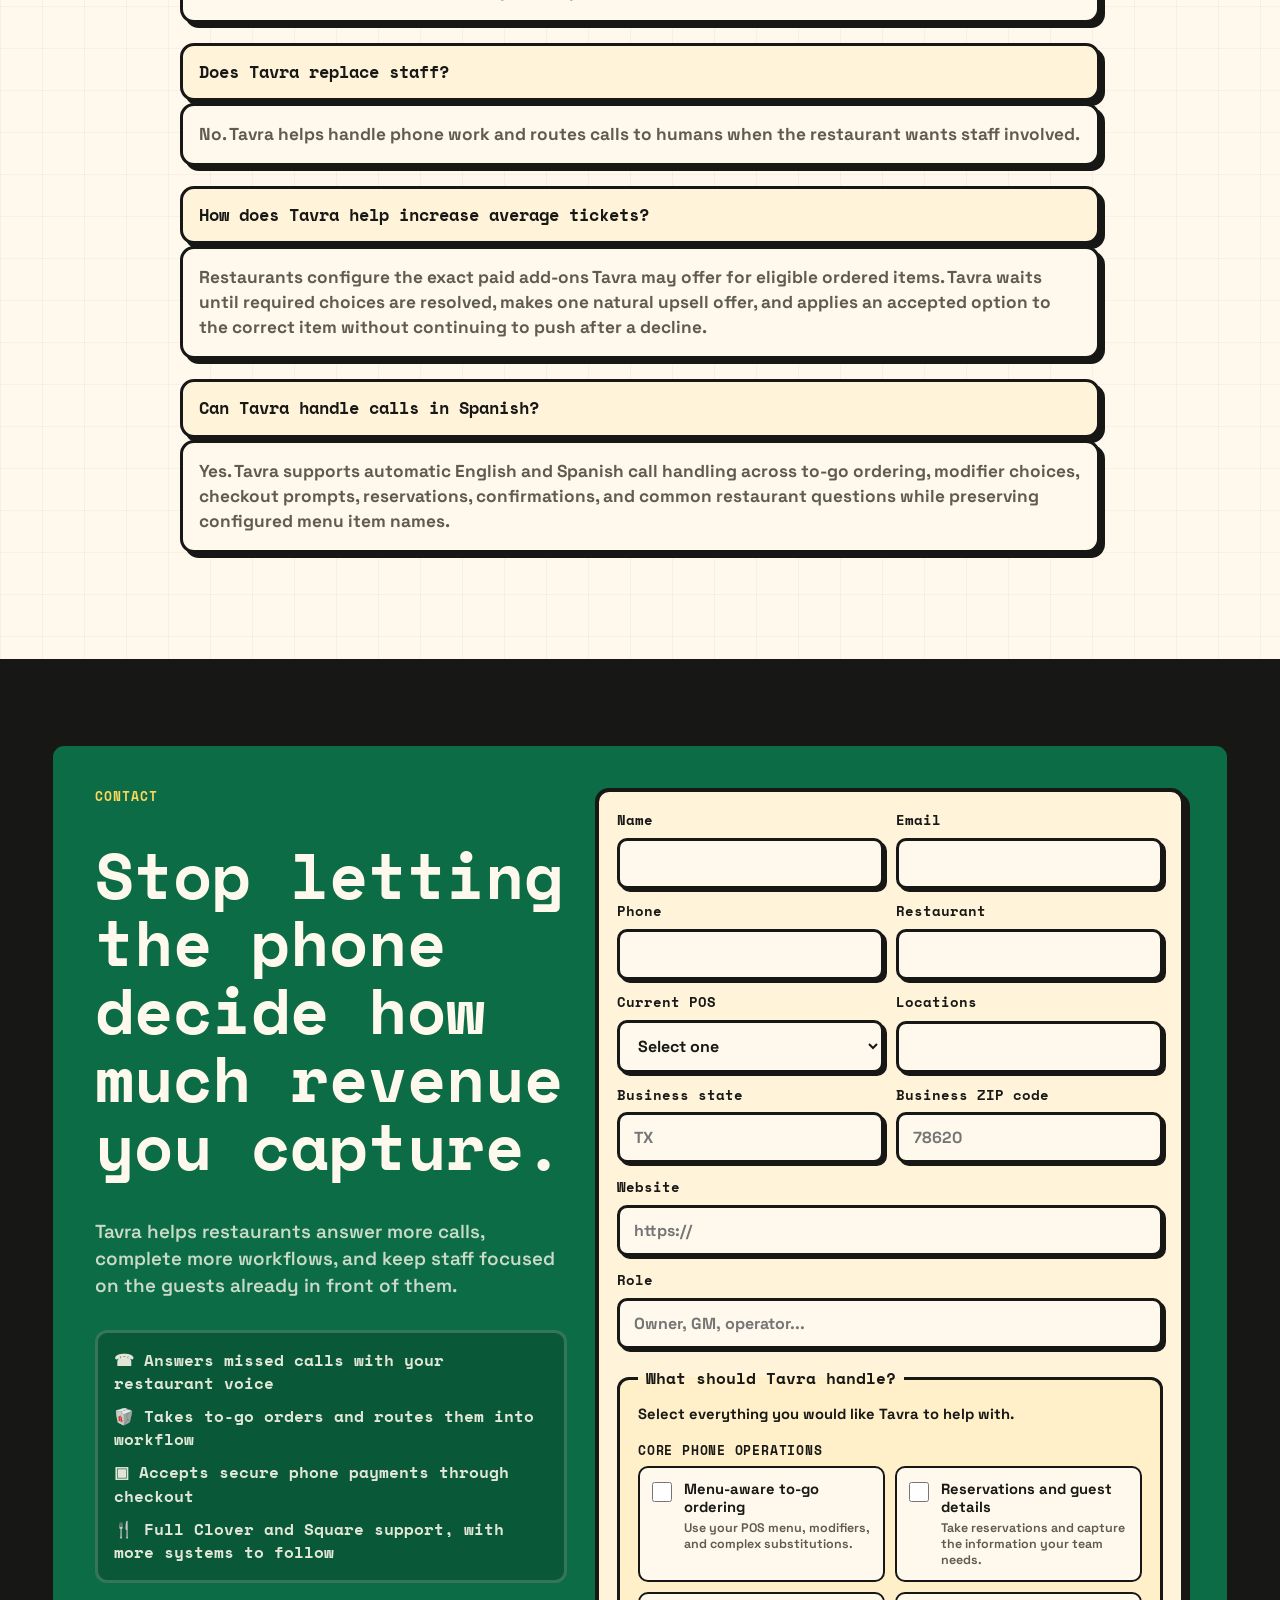
==== commit 5e76bb71: "Highlight upsells and bilingual calls" ====
--- a/index.html
+++ b/index.html
@@ -5,14 +5,14 @@
     <meta name="viewport" content="width=device-width, initial-scale=1">
     <meta
       name="description"
-      content="Tavra is a 24/7 AI phone operations system for restaurants. It takes orders, handles secure checkout, sends kitchen tickets, handles reservations, answers questions, and routes exceptions."
+      content="Tavra is a 24/7 bilingual AI phone operations system for restaurants. It takes orders, offers restaurant-configured upsells, handles checkout and reservations, and answers calls in English or Spanish."
     >
     <meta name="google-site-verification" content="idIhCw7eqyHuuQ26INb0Xj0LPR2SoEihlNpVPC7BB2I">
     <meta name="theme-color" content="#171716">
     <meta property="og:title" content="TavraOS.com | 24/7 AI phone operations for restaurants">
     <meta
       property="og:description"
-      content="Tavra turns restaurant calls into completed order, payment, reservation, custom-answer, routing, and staff-notification workflows."
+      content="Tavra turns restaurant calls into completed workflows—with restaurant-configured upsells and full English and Spanish call handling."
     >
     <meta property="og:type" content="website">
     <meta property="og:site_name" content="TavraOS">
@@ -27,7 +27,7 @@
     <meta name="twitter:title" content="TavraOS.com | 24/7 AI phone operations for restaurants">
     <meta
       name="twitter:description"
-      content="Tavra turns restaurant calls into completed order, payment, reservation, custom-answer, routing, and staff-notification workflows."
+      content="Tavra turns restaurant calls into completed workflows—with restaurant-configured upsells and full English and Spanish call handling."
     >
     <meta name="twitter:image" content="https://www.tavraos.com/assets/tavra-mascot-social-preview.png">
     <meta name="twitter:image:alt" content="Tavra headset mascot with the message: calls become orders, payments, reservations, answers, and routed exceptions.">
@@ -59,7 +59,7 @@
             "name": "Tavra",
             "applicationCategory": "BusinessApplication",
             "operatingSystem": "Web, iOS",
-            "description": "Restaurant AI phone operations platform for calls, to-go orders, secure checkout, menu questions, reservations, routing, notes, and staff notifications.",
+            "description": "Bilingual restaurant AI phone operations platform for calls, to-go orders, restaurant-configured upsells, secure checkout, menu questions, reservations, routing, notes, and staff notifications.",
             "url": "https://www.tavraos.com/"
           },
           {
@@ -89,6 +89,22 @@
                   "@type": "Answer",
                   "text": "No. Tavra handles phone workflows and routes calls to humans when the restaurant wants staff involved."
                 }
+              },
+              {
+                "@type": "Question",
+                "name": "How does Tavra help increase average tickets?",
+                "acceptedAnswer": {
+                  "@type": "Answer",
+                  "text": "Restaurants configure the exact paid add-ons Tavra may offer for eligible ordered items. Tavra makes one natural upsell offer after required choices are resolved and applies an accepted option to the correct item."
+                }
+              },
+              {
+                "@type": "Question",
+                "name": "Can Tavra handle calls in Spanish?",
+                "acceptedAnswer": {
+                  "@type": "Answer",
+                  "text": "Yes. Tavra supports automatic English and Spanish call handling across to-go ordering, modifier choices, checkout prompts, reservations, confirmations, and common restaurant questions while preserving configured menu item names."
+                }
               }
             ]
           }
@@ -102,8 +118,8 @@
     <link rel="icon" href="/favicon-48.png" sizes="48x48" type="image/png">
     <link rel="apple-touch-icon" href="/apple-touch-icon.png">
     <link rel="manifest" href="/site.webmanifest">
-    <link rel="stylesheet" href="styles.css?v=demo-capabilities-v2">
-    <script src="script.js?v=demo-capabilities-v2" defer></script>
+    <link rel="stylesheet" href="styles.css?v=upsell-bilingual-sms-v1">
+    <script src="script.js?v=upsell-bilingual-sms-v1" defer></script>
   </head>
   <body>
     <header class="site-header" data-header>
@@ -155,6 +171,10 @@
               restaurant's normal order flow, handles reservations, answers custom business questions,
               and routes the calls that need a human.
             </p>
+            <ul class="hero-value-strip" aria-label="Tavra growth and language capabilities">
+              <li><span aria-hidden="true">↗</span> Restaurant-configured upsells that make every eligible order work harder</li>
+              <li><span aria-hidden="true">ES</span> Complete call workflows in English or Spanish</li>
+            </ul>
             <div class="hero-actions">
               <a class="button button-xl button-orange" href="#contact">Get Started</a>
               <a class="try-link" href="#demo" data-scroll-target="demo">Try the AI <span aria-hidden="true">-&gt;</span></a>
@@ -291,7 +311,7 @@
 
                 <div class="toggle-row" aria-label="Demo toggles">
                   <label><input type="checkbox" checked data-session-toggle="delivery"> <span>Delivery</span></label>
-                  <label><input type="checkbox" data-session-toggle="smsUpdates"> <span>SMS Updates</span></label>
+                  <label><input type="checkbox" checked data-session-toggle="smsUpdates"> <span>SMS Updates</span></label>
                   <label><input type="checkbox" checked data-session-toggle="nativeBook"> <span>Native Book</span></label>
                 </div>
 
@@ -422,6 +442,8 @@
           <span>POS orders</span>
           <span>Payments</span>
           <span>Kitchen tickets</span>
+          <span>Configured upsells</span>
+          <span>English + Spanish</span>
           <span>Custom answers</span>
           <span>Call routing</span>
         </div>
@@ -438,7 +460,7 @@
               Tavra turns restaurant phone calls into completed workflows: orders placed, secure checkout completed, tickets sent to the kitchen, reservations handled, questions answered, and exceptions routed according to the restaurant's rules.
             </p>
             <p>
-              The restaurant controls what Tavra can do by workflow. Ordering can be fully handled, custom answers can be backed by live business sources, reservations can follow the restaurant's book rules, and staff only gets pulled in when the call actually needs a human.
+              The restaurant controls what Tavra can do by workflow. Ordering can be fully handled, high-value paid add-ons can be offered exactly where the restaurant configures them, callers can stay in English or Spanish, reservations can follow the restaurant's book rules, and staff only gets pulled in when the call actually needs a human.
             </p>
             <a class="text-arrow" href="#features">See the workflow map -&gt;</a>
           </div>
@@ -545,6 +567,44 @@
         </div>
       </section>
 
+      <section class="growth-language-section snap-section" id="growth-language" aria-labelledby="growth-language-title">
+        <div class="section-heading wide">
+          <p class="eyebrow">More revenue. More guests.</p>
+          <h2 id="growth-language-title">Grow the ticket. Speak the guest's language.</h2>
+          <p>Tavra does more than answer the phone. It helps every eligible order reach its potential—and lets English- and Spanish-speaking guests complete the same restaurant workflows.</p>
+        </div>
+        <div class="growth-language-grid">
+          <article class="spotlight-card spotlight-upsell">
+            <div class="spotlight-topline">
+              <span class="spotlight-icon" aria-hidden="true">↗</span>
+              <span class="spotlight-tag">Ticket growth</span>
+            </div>
+            <h3>Your best upsell, offered on every eligible call</h3>
+            <p>Owners choose the eligible menu item, the exact paid add-ons Tavra should promote, and how the question should sound. Tavra waits until required choices are resolved, makes one natural offer, and applies an accepted add-on to the right item.</p>
+            <ul class="spotlight-points">
+              <li>Promote the add-ons your restaurant actually wants to sell.</li>
+              <li>Keep suggestive selling consistent—even in the middle of the rush.</li>
+              <li>Move on cleanly when the guest says no or changes the subject.</li>
+            </ul>
+            <p class="spotlight-payoff">Give every eligible phone order a better shot at becoming a bigger ticket.</p>
+          </article>
+          <article class="spotlight-card spotlight-spanish">
+            <div class="spotlight-topline">
+              <span class="spotlight-icon spotlight-icon-language" aria-hidden="true">ES</span>
+              <span class="spotlight-tag">Bilingual service</span>
+            </div>
+            <h3>English and Spanish, from hello to handled</h3>
+            <p>Tavra can detect Spanish and stay with the caller through to-go ordering, modifier choices, totals, checkout prompts, reservations, confirmations, and common restaurant questions. Configured menu item names stay intact while the surrounding workflow speaks the guest's language.</p>
+            <ul class="spotlight-points">
+              <li>No separate phone tree or second agent experience.</li>
+              <li>Spanish reservation details, confirmations, and spelling support.</li>
+              <li>An explicit request for English switches the conversation back.</li>
+            </ul>
+            <p class="spotlight-payoff">One phone line. Two languages. More guests fully served.</p>
+          </article>
+        </div>
+      </section>
+
       <section class="feature-section snap-section" id="features" aria-labelledby="features-title">
         <div class="section-heading wide">
           <p class="eyebrow">Phone brain</p>
@@ -581,6 +641,16 @@
             <h3>Smart Routing</h3>
             <p>Manager calls, staff questions, edge cases, and urgent issues can be routed instead of forcing every caller through the same script.</p>
           </article>
+          <article>
+            <span class="icon">↗</span>
+            <h3>Configured Upsell Engine</h3>
+            <p>Choose the exact paid add-ons Tavra may offer for eligible ordered items, then let one timely, natural question turn more phone orders into stronger tickets.</p>
+          </article>
+          <article>
+            <span class="icon icon-language">ES</span>
+            <h3>English + Spanish</h3>
+            <p>Tavra can keep ordering, reservations, confirmations, and common restaurant questions moving in the caller's language while preserving configured menu item names.</p>
+          </article>
         </div>
       </section>
 
@@ -594,6 +664,8 @@
             <li><span>01</span> Fully handle configured phone orders from caller greeting to submitted kitchen ticket.</li>
             <li><span>02</span> Complete routine workflows automatically, or hold specific reservation paths for staff approval.</li>
             <li><span>03</span> Answer business-specific questions from configured sources like URLs, iCal feeds, Google Calendar, uploaded files, manual entries, and POS data.</li>
+            <li><span>04</span> Offer restaurant-selected paid add-ons at the right moment without pushing after a decline.</li>
+            <li><span>05</span> Serve English- and Spanish-speaking callers through the same complete phone workflows.</li>
           </ul>
         </div>
       </section>
@@ -667,6 +739,8 @@
           <p>Pricing depends on call volume, location count, and the workflows you want Tavra to handle. Multi-location prospects may begin with one restaurant on regular Tavra Core before group rollout.</p>
           <ul>
             <li>To-go ordering and secure checkout</li>
+            <li>Restaurant-configured Upsell Engine</li>
+            <li>English and Spanish call handling</li>
             <li>Kitchen ticket submission</li>
             <li>Custom business answers</li>
             <li>Reservation workflows</li>
@@ -701,6 +775,10 @@
           <dd>No. Tavra is built around restaurant phone operations and restaurant-controlled workflows.</dd>
           <dt>Does Tavra replace staff?</dt>
           <dd>No. Tavra helps handle phone work and routes calls to humans when the restaurant wants staff involved.</dd>
+          <dt>How does Tavra help increase average tickets?</dt>
+          <dd>Restaurants configure the exact paid add-ons Tavra may offer for eligible ordered items. Tavra waits until required choices are resolved, makes one natural upsell offer, and applies an accepted option to the correct item without continuing to push after a decline.</dd>
+          <dt>Can Tavra handle calls in Spanish?</dt>
+          <dd>Yes. Tavra supports automatic English and Spanish call handling across to-go ordering, modifier choices, checkout prompts, reservations, confirmations, and common restaurant questions while preserving configured menu item names.</dd>
         </dl>
       </section>
 
@@ -810,6 +888,14 @@
                     <input type="checkbox" name="capabilities" value="Manager voicemail">
                     <span>Manager voicemail<small>Capture messages that need a manager's follow-up.</small></span>
                   </label>
+                  <label class="contact-capability-option">
+                    <input type="checkbox" name="capabilities" value="Restaurant-configured paid add-on upsells">
+                    <span>Configured Upsell Engine<small>Offer the paid add-ons you choose on eligible phone orders.</small></span>
+                  </label>
+                  <label class="contact-capability-option">
+                    <input type="checkbox" name="capabilities" value="Full English and Spanish phone workflows">
+                    <span>English + Spanish calls<small>Serve callers through ordering, reservations, and common questions in either language.</small></span>
+                  </label>
                 </div>
               </div>
 
--- a/styles.css
+++ b/styles.css
@@ -324,10 +324,40 @@
 
 .hero-lede {
   max-width: 720px;
-  margin-bottom: 30px;
+  margin-bottom: 18px;
   color: var(--dark-2);
   font-size: clamp(1.2rem, 2.2vw, 1.55rem);
   font-weight: 600;
+}
+
+.hero-value-strip {
+  display: grid;
+  gap: 9px;
+  max-width: 720px;
+  margin: 0 0 30px;
+  padding: 0;
+  list-style: none;
+}
+
+.hero-value-strip li {
+  display: flex;
+  align-items: center;
+  gap: 10px;
+  font-family: var(--mono);
+  font-weight: 700;
+}
+
+.hero-value-strip span {
+  display: grid;
+  flex: 0 0 38px;
+  width: 38px;
+  height: 34px;
+  place-items: center;
+  border: 3px solid var(--line);
+  border-radius: 9px;
+  background: var(--green);
+  box-shadow: 3px 3px 0 var(--line);
+  font-size: 0.78rem;
 }
 
 .hero-actions {
@@ -2102,6 +2132,7 @@
 
 .text-section,
 .proof-band,
+.growth-language-section,
 .feature-section,
 .workflow-section,
 .agents-section,
@@ -2164,6 +2195,126 @@
 .proof-band {
   background: var(--cream-2);
   border-block: 4px solid var(--line);
+}
+
+.growth-language-section {
+  border-block: 4px solid var(--line);
+  background:
+    linear-gradient(135deg, rgba(255, 255, 255, 0.16), transparent 45%),
+    var(--green);
+}
+
+.growth-language-grid {
+  display: grid;
+  grid-template-columns: repeat(2, minmax(0, 1fr));
+  gap: 22px;
+  width: min(calc(100% - 32px), var(--max));
+  margin: 0 auto;
+}
+
+.spotlight-card {
+  display: flex;
+  min-height: 560px;
+  flex-direction: column;
+  border: 3px solid var(--line);
+  border-radius: var(--radius);
+  background: var(--paper);
+  box-shadow: var(--shadow);
+  padding: clamp(24px, 3vw, 38px);
+}
+
+.spotlight-upsell {
+  background: var(--orange);
+}
+
+.spotlight-spanish {
+  background: var(--cream);
+}
+
+.spotlight-topline {
+  display: flex;
+  align-items: center;
+  justify-content: space-between;
+  gap: 14px;
+  margin-bottom: 30px;
+}
+
+.spotlight-icon {
+  display: grid;
+  width: 66px;
+  height: 66px;
+  place-items: center;
+  border: 3px solid var(--line);
+  border-radius: 16px;
+  background: var(--yellow);
+  box-shadow: var(--shadow-small);
+  font-family: var(--mono);
+  font-size: 1.8rem;
+  font-weight: 700;
+}
+
+.spotlight-icon-language {
+  background: var(--green);
+  font-size: 1.15rem;
+}
+
+.spotlight-tag {
+  border: 3px solid var(--line);
+  border-radius: 999px;
+  background: var(--paper);
+  font-family: var(--mono);
+  font-size: 0.78rem;
+  font-weight: 700;
+  padding: 9px 12px;
+  text-transform: uppercase;
+}
+
+.spotlight-card h3 {
+  max-width: 15ch;
+  margin-bottom: 18px;
+  font-size: clamp(2rem, 3.5vw, 3.65rem);
+  line-height: 1.02;
+}
+
+.spotlight-card > p {
+  font-size: clamp(1.05rem, 1.55vw, 1.22rem);
+  font-weight: 650;
+}
+
+.spotlight-points {
+  display: grid;
+  gap: 10px;
+  margin: 10px 0 26px;
+  padding: 0;
+  list-style: none;
+}
+
+.spotlight-points li {
+  position: relative;
+  border-top: 2px solid rgba(23, 23, 22, 0.25);
+  font-weight: 700;
+  padding: 11px 0 0 26px;
+}
+
+.spotlight-points li::before {
+  position: absolute;
+  left: 0;
+  content: "✓";
+  font-family: var(--mono);
+  font-weight: 700;
+}
+
+.spotlight-card .spotlight-payoff {
+  margin: auto 0 0;
+  border: 3px solid var(--line);
+  border-radius: 12px;
+  background: var(--dark);
+  color: var(--paper);
+  box-shadow: var(--shadow-small);
+  font-family: var(--mono);
+  font-size: 1rem;
+  font-weight: 700;
+  padding: 16px;
 }
 
 .section-heading.wide {
@@ -2259,6 +2410,10 @@
   font-family: var(--mono);
   font-size: 1.5rem;
   font-weight: 700;
+}
+
+.icon-language {
+  font-size: 1rem;
 }
 
 .feature-grid p,
@@ -3506,6 +3661,7 @@
   .demo-section,
   .text-section,
   .proof-band,
+  .growth-language-section,
   .feature-section,
   .workflow-section,
   .agents-section,
@@ -3521,6 +3677,7 @@
   .demo-heading,
   .section-heading,
   .metric-grid,
+  .growth-language-grid,
   .feature-grid,
   .agent-grid,
   .step-grid,
@@ -3670,6 +3827,7 @@
 
   .demo-aside,
   .metric-grid,
+  .growth-language-grid,
   .feature-grid,
   .agent-grid,
   .step-grid {
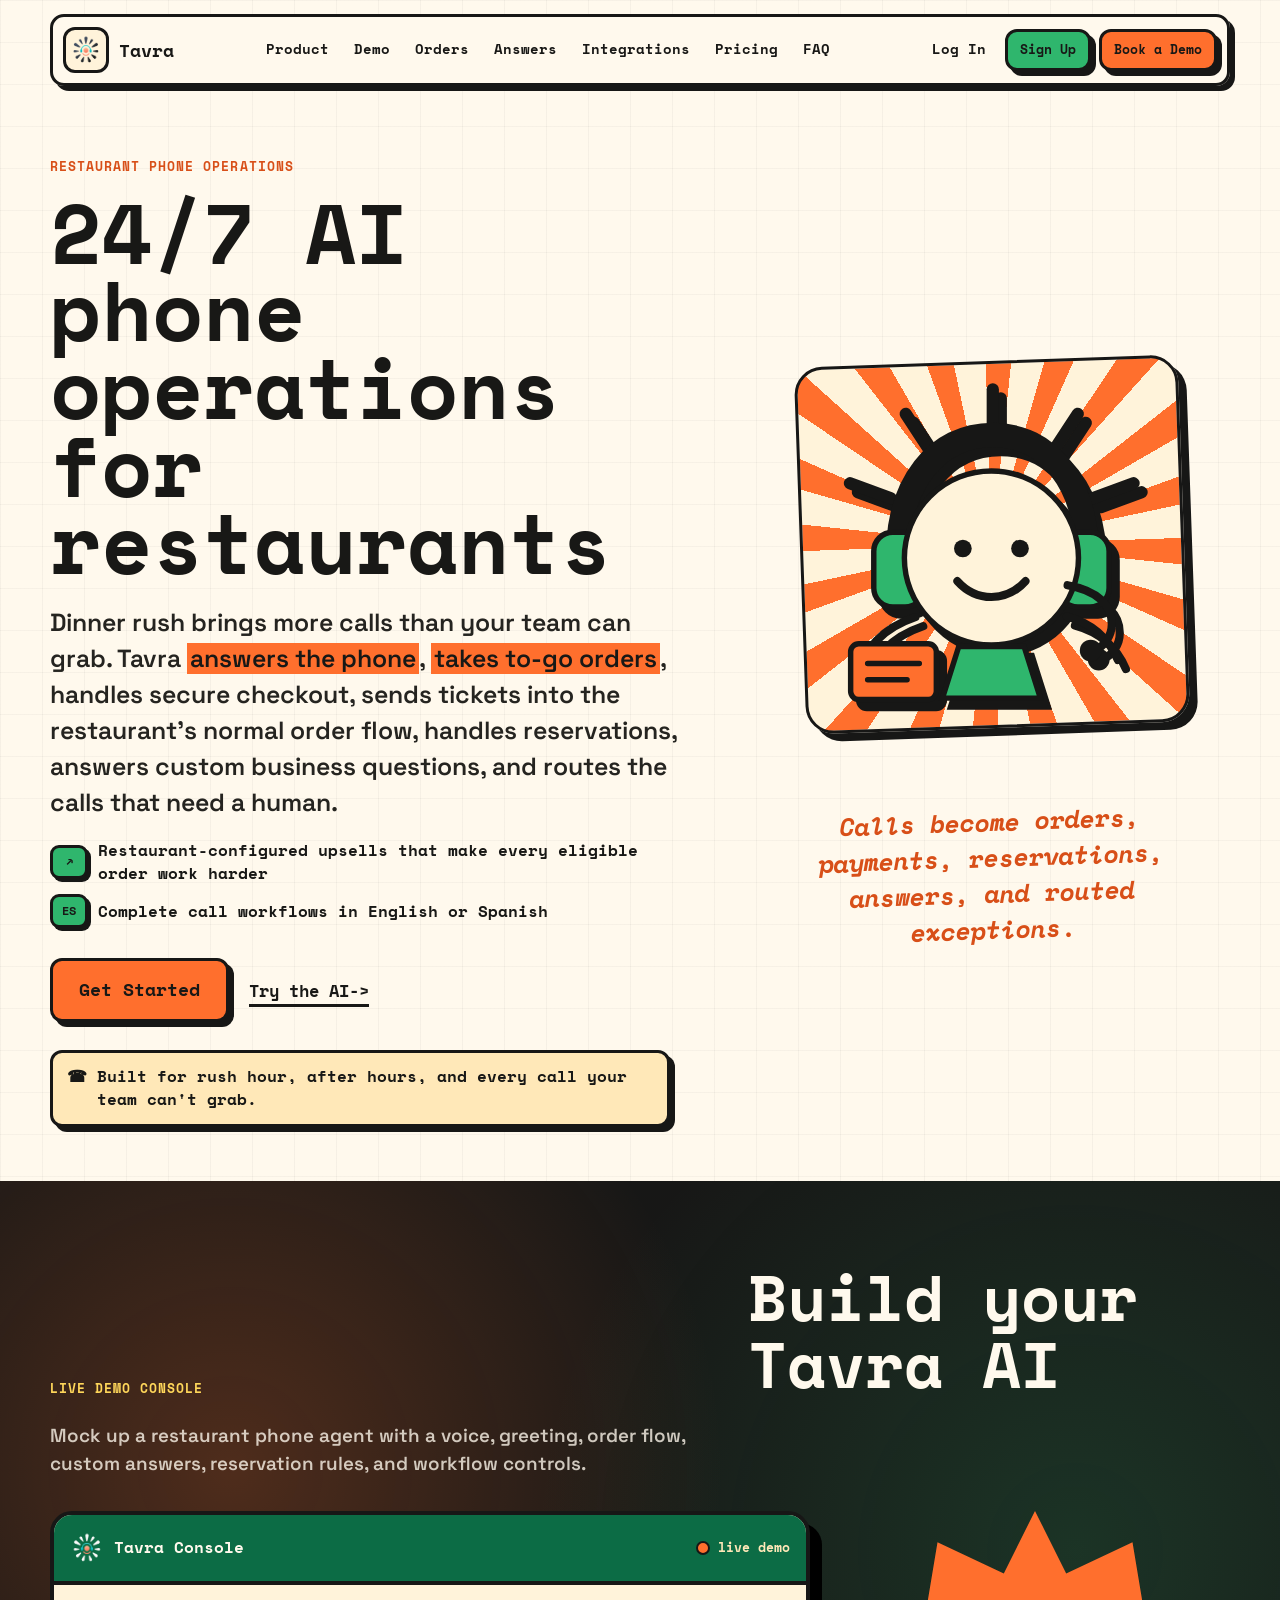
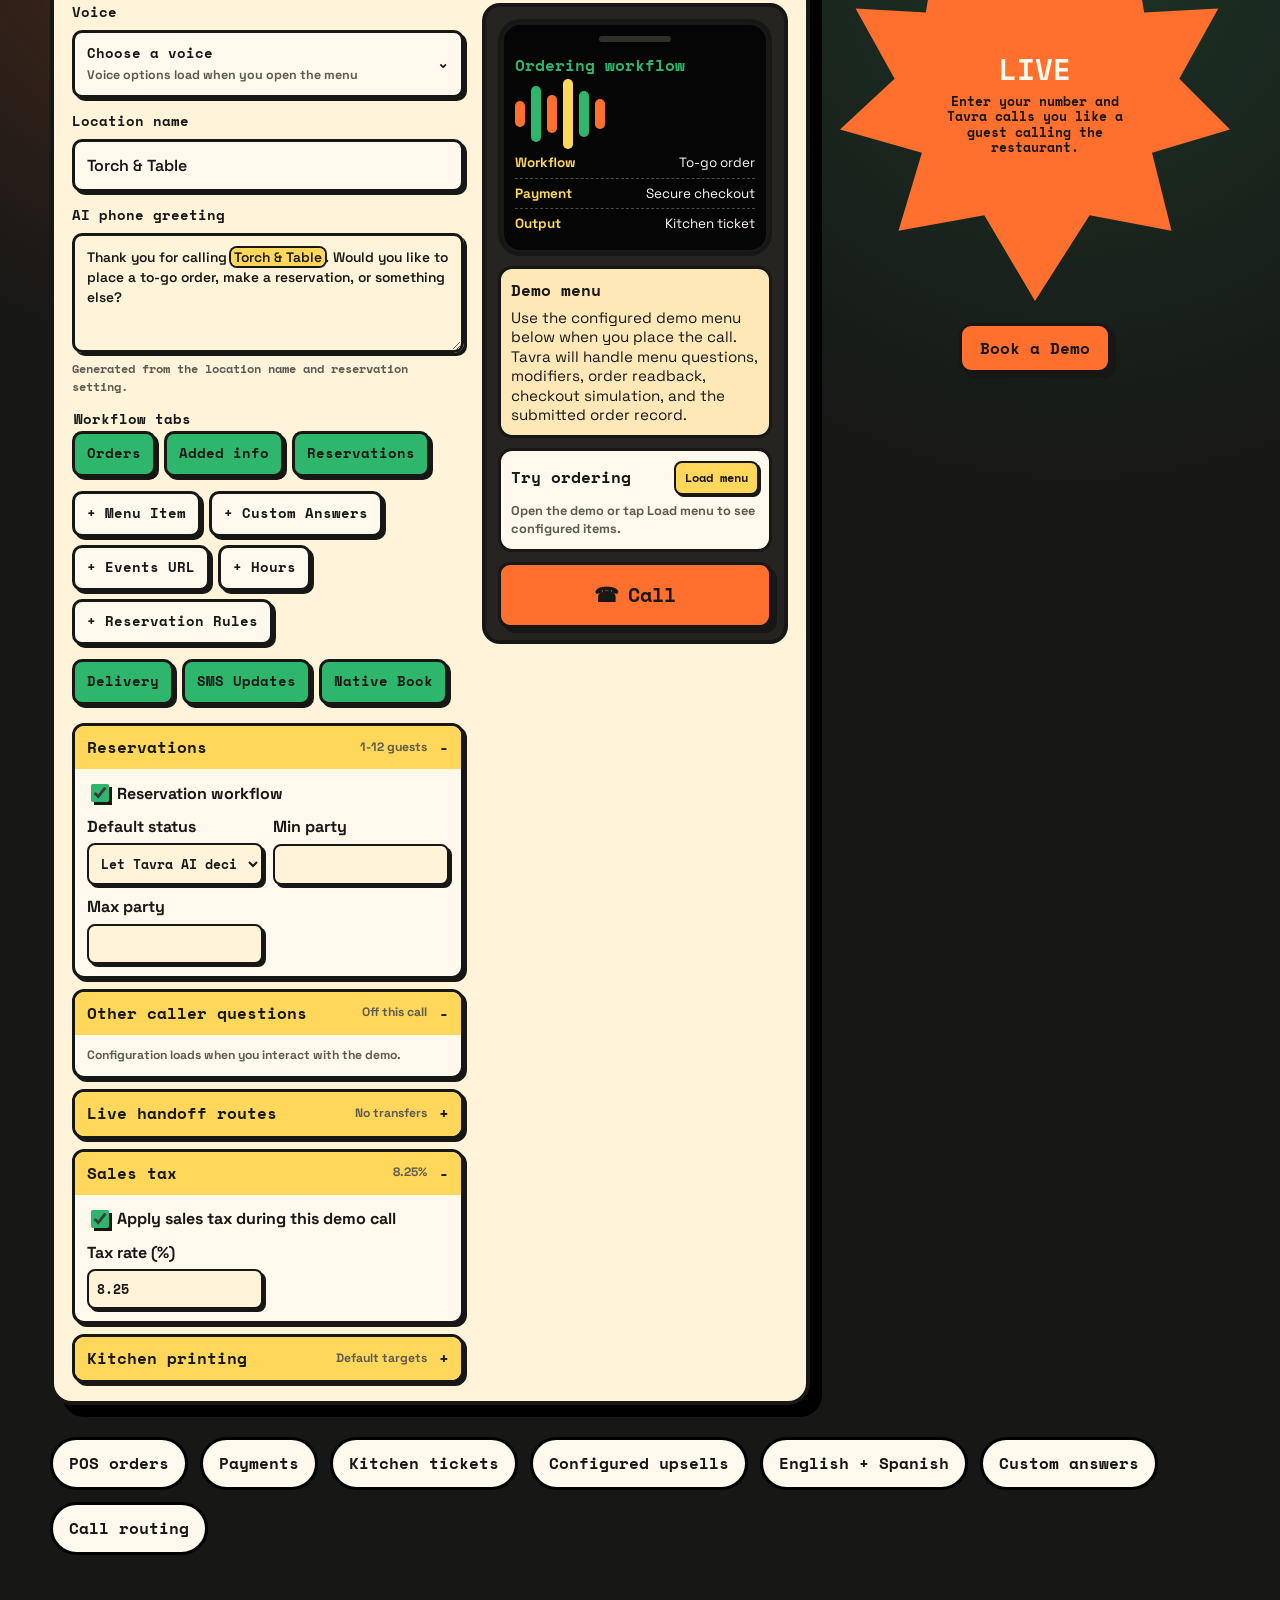
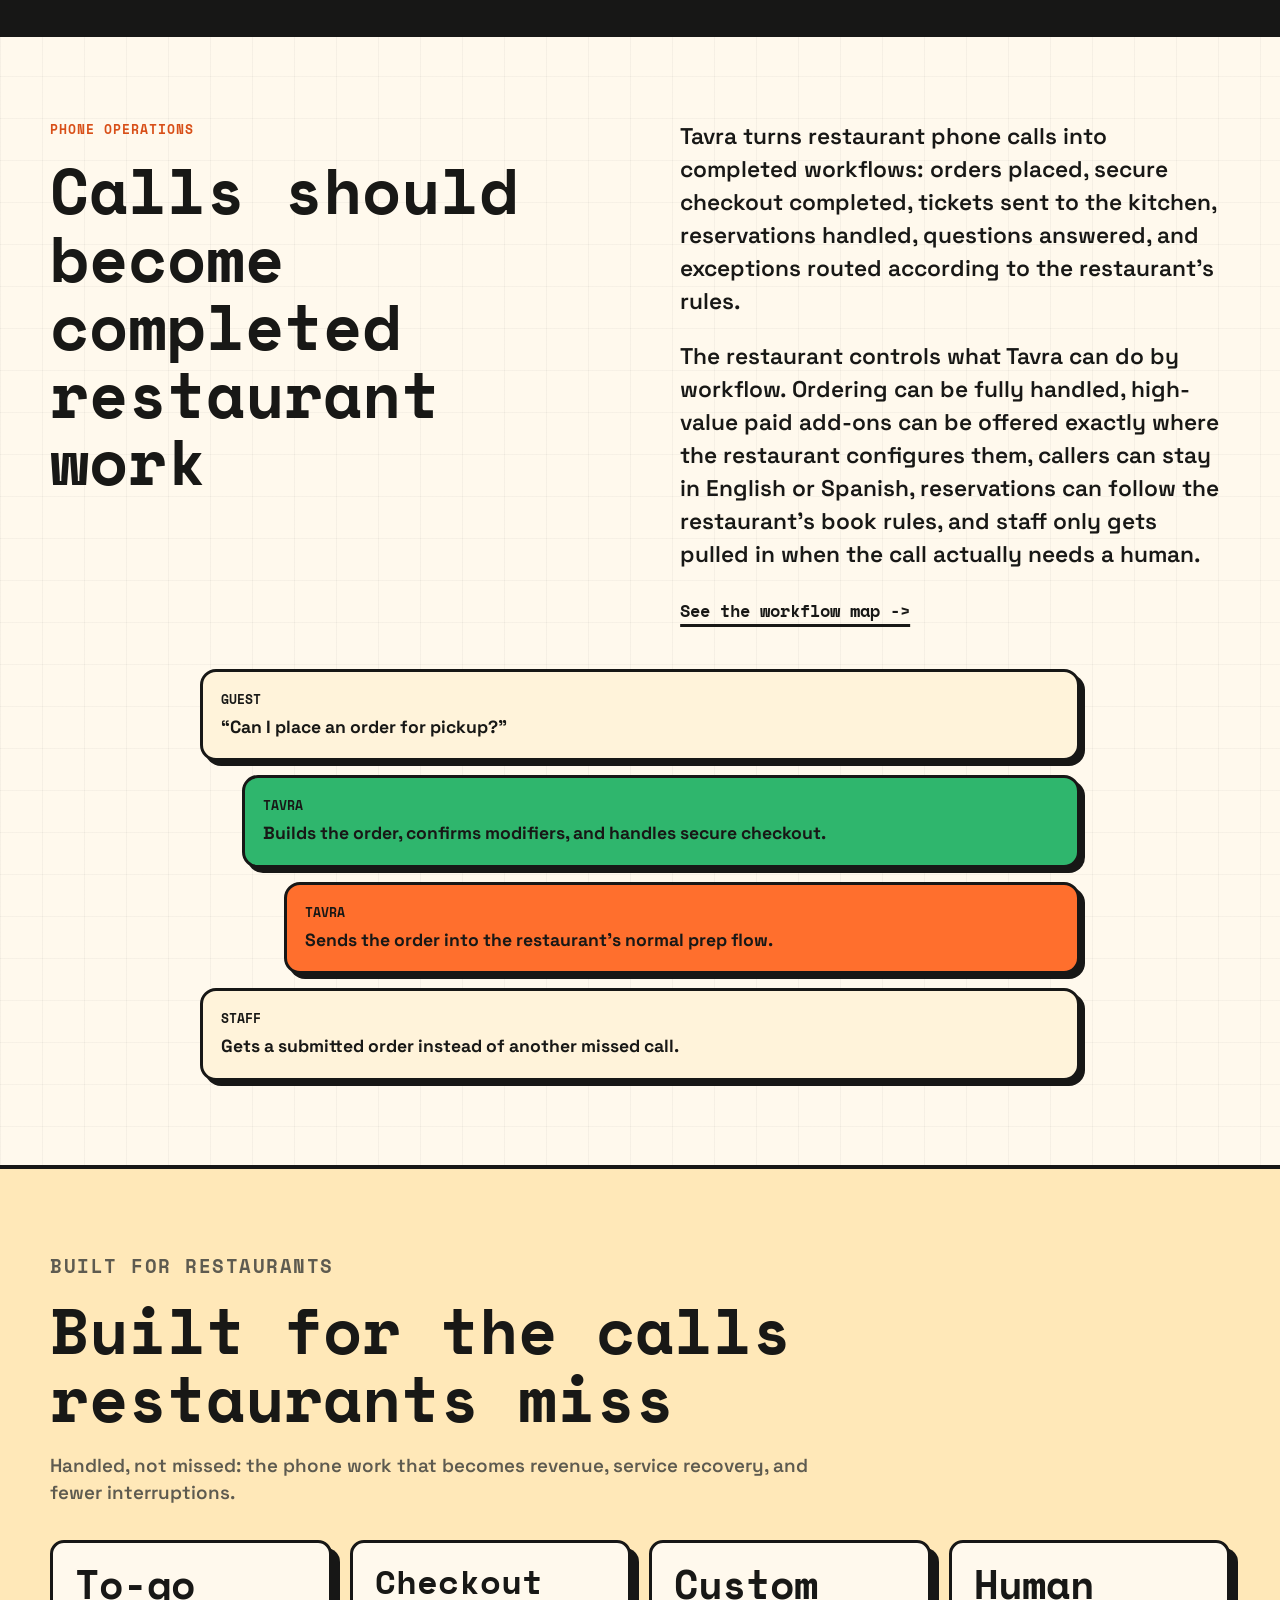
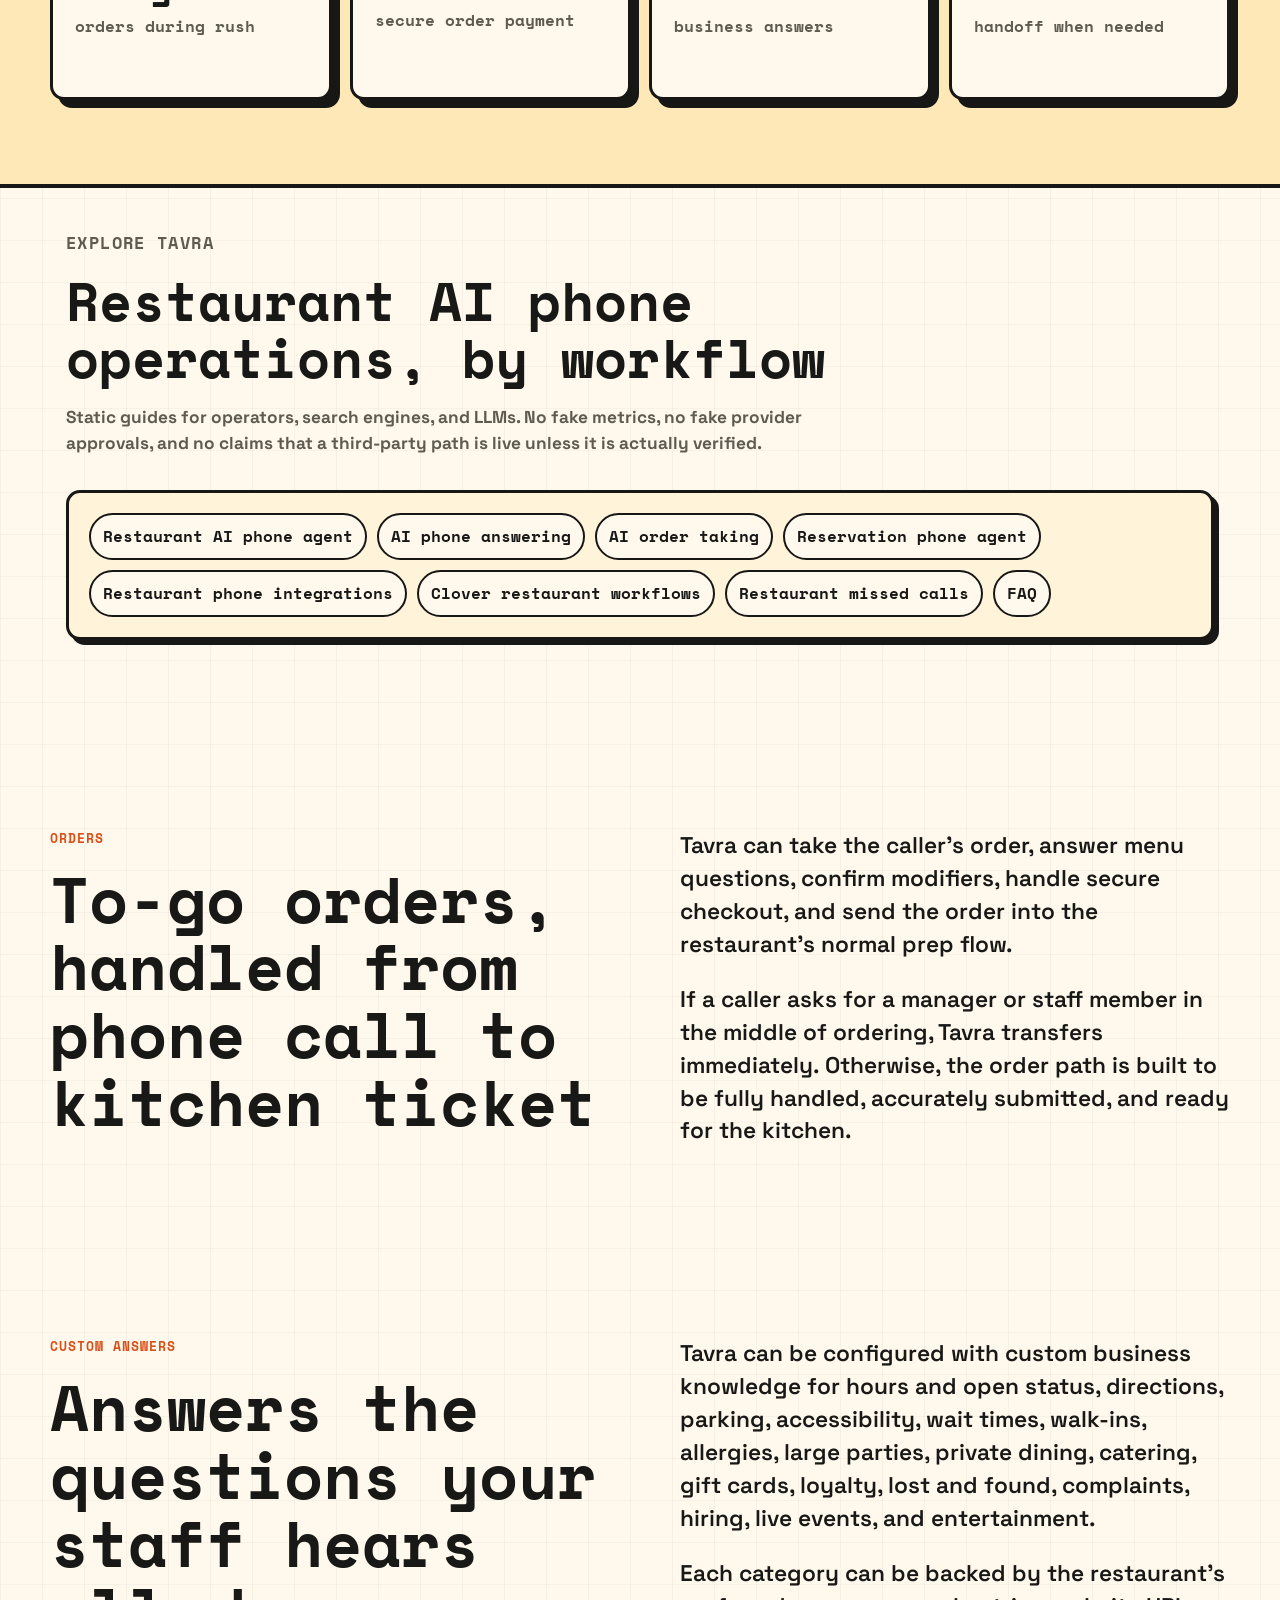
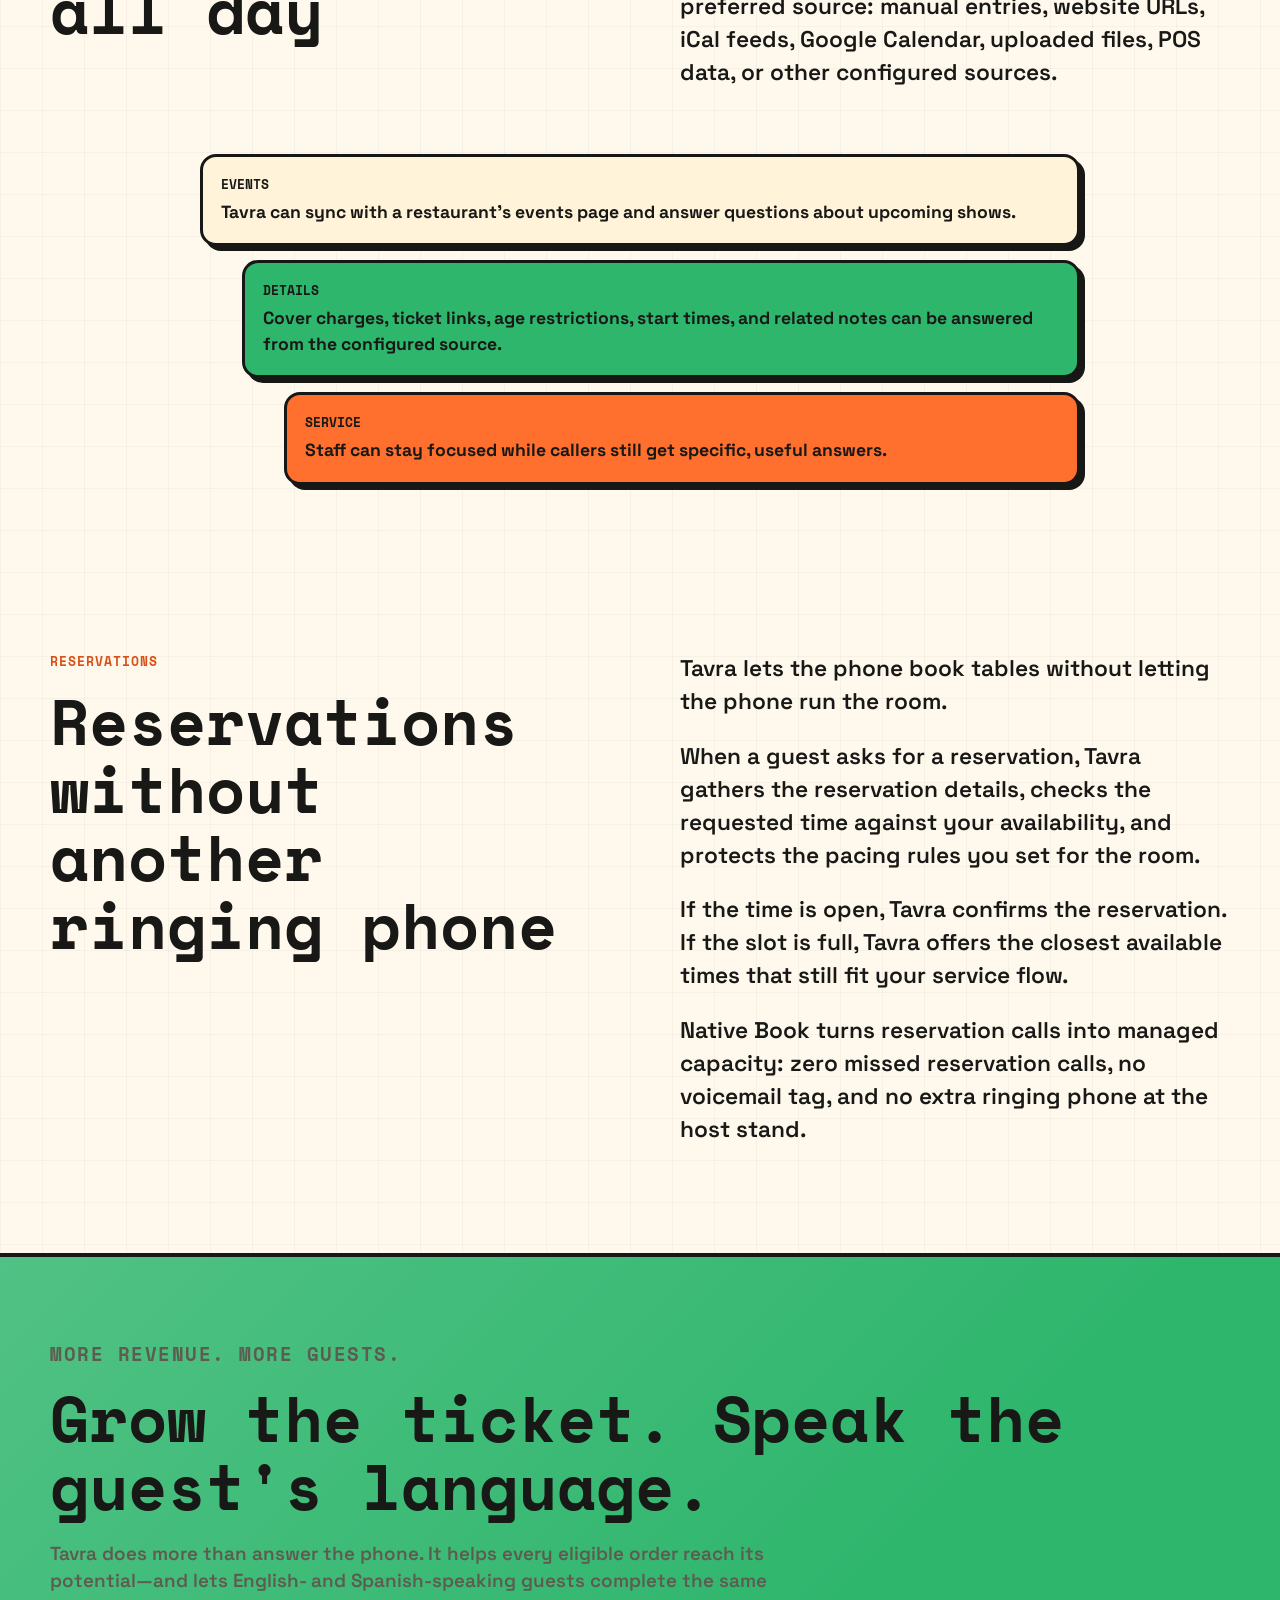
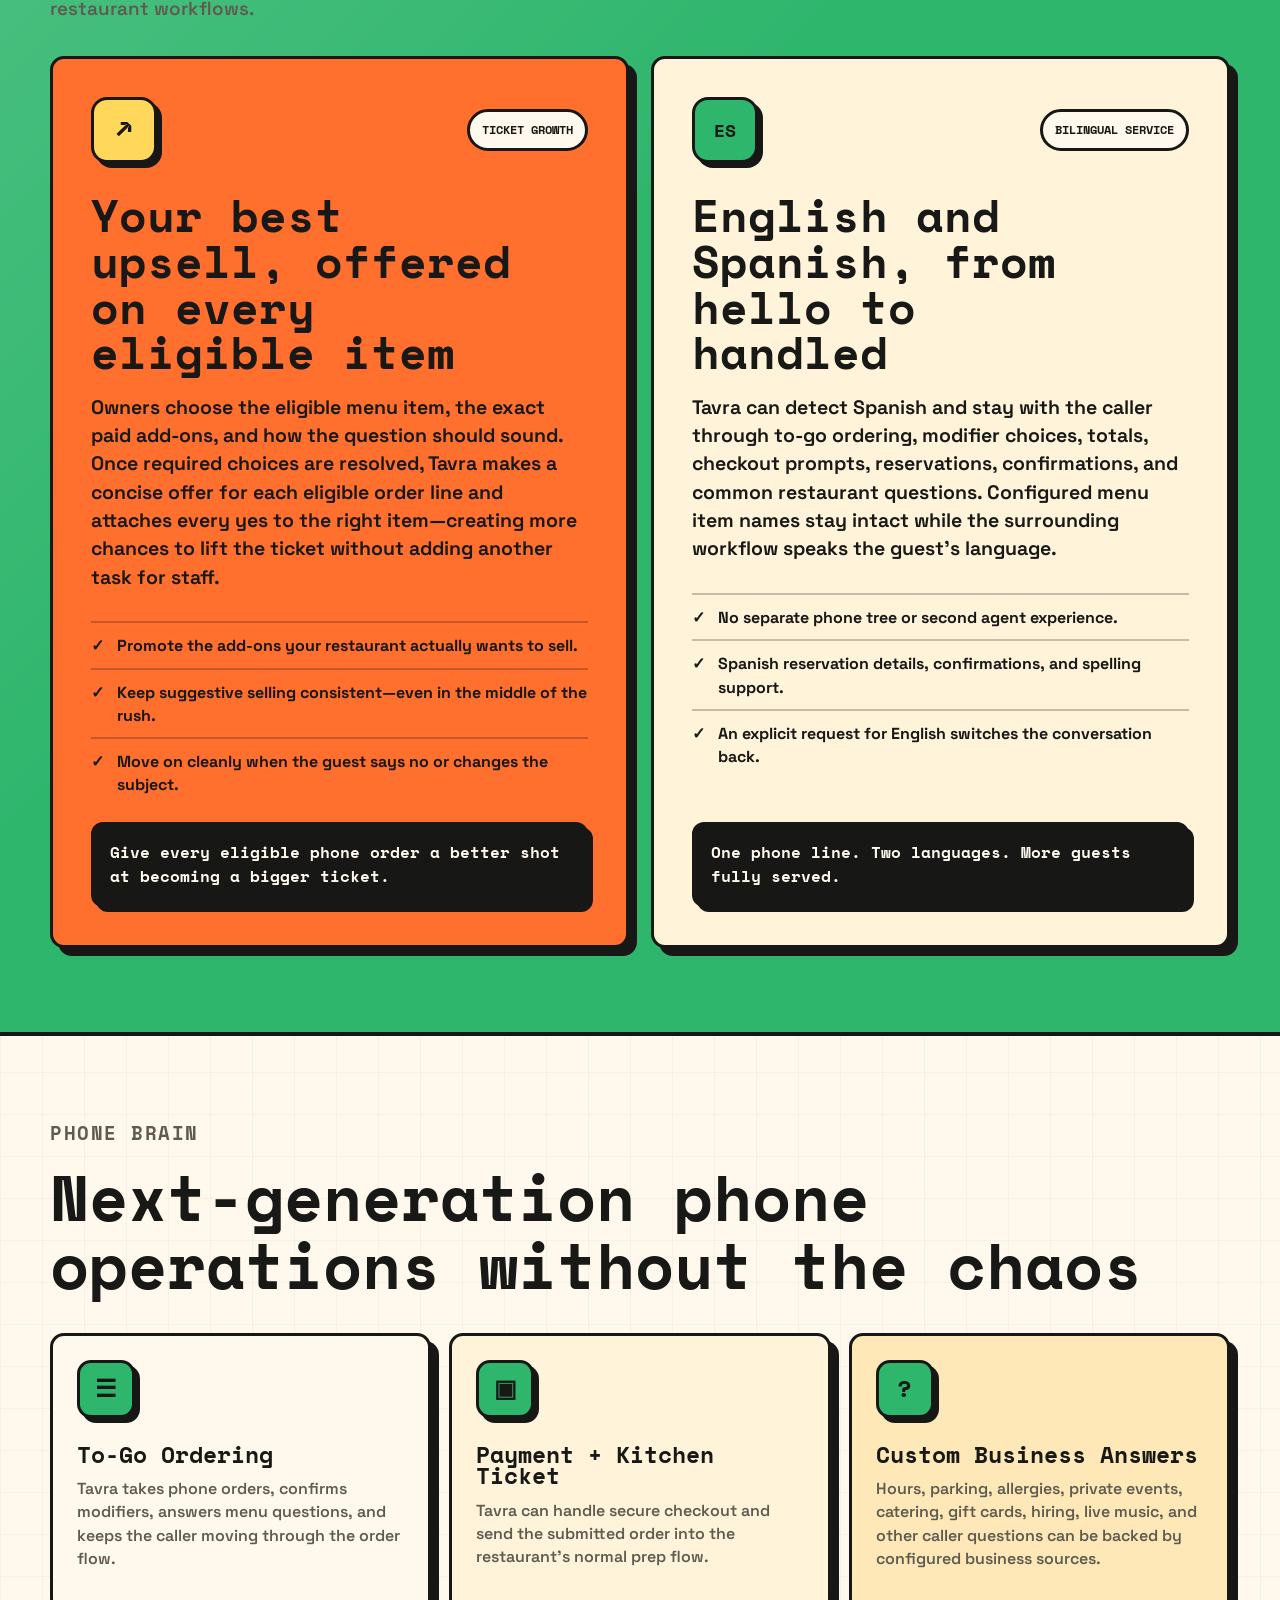
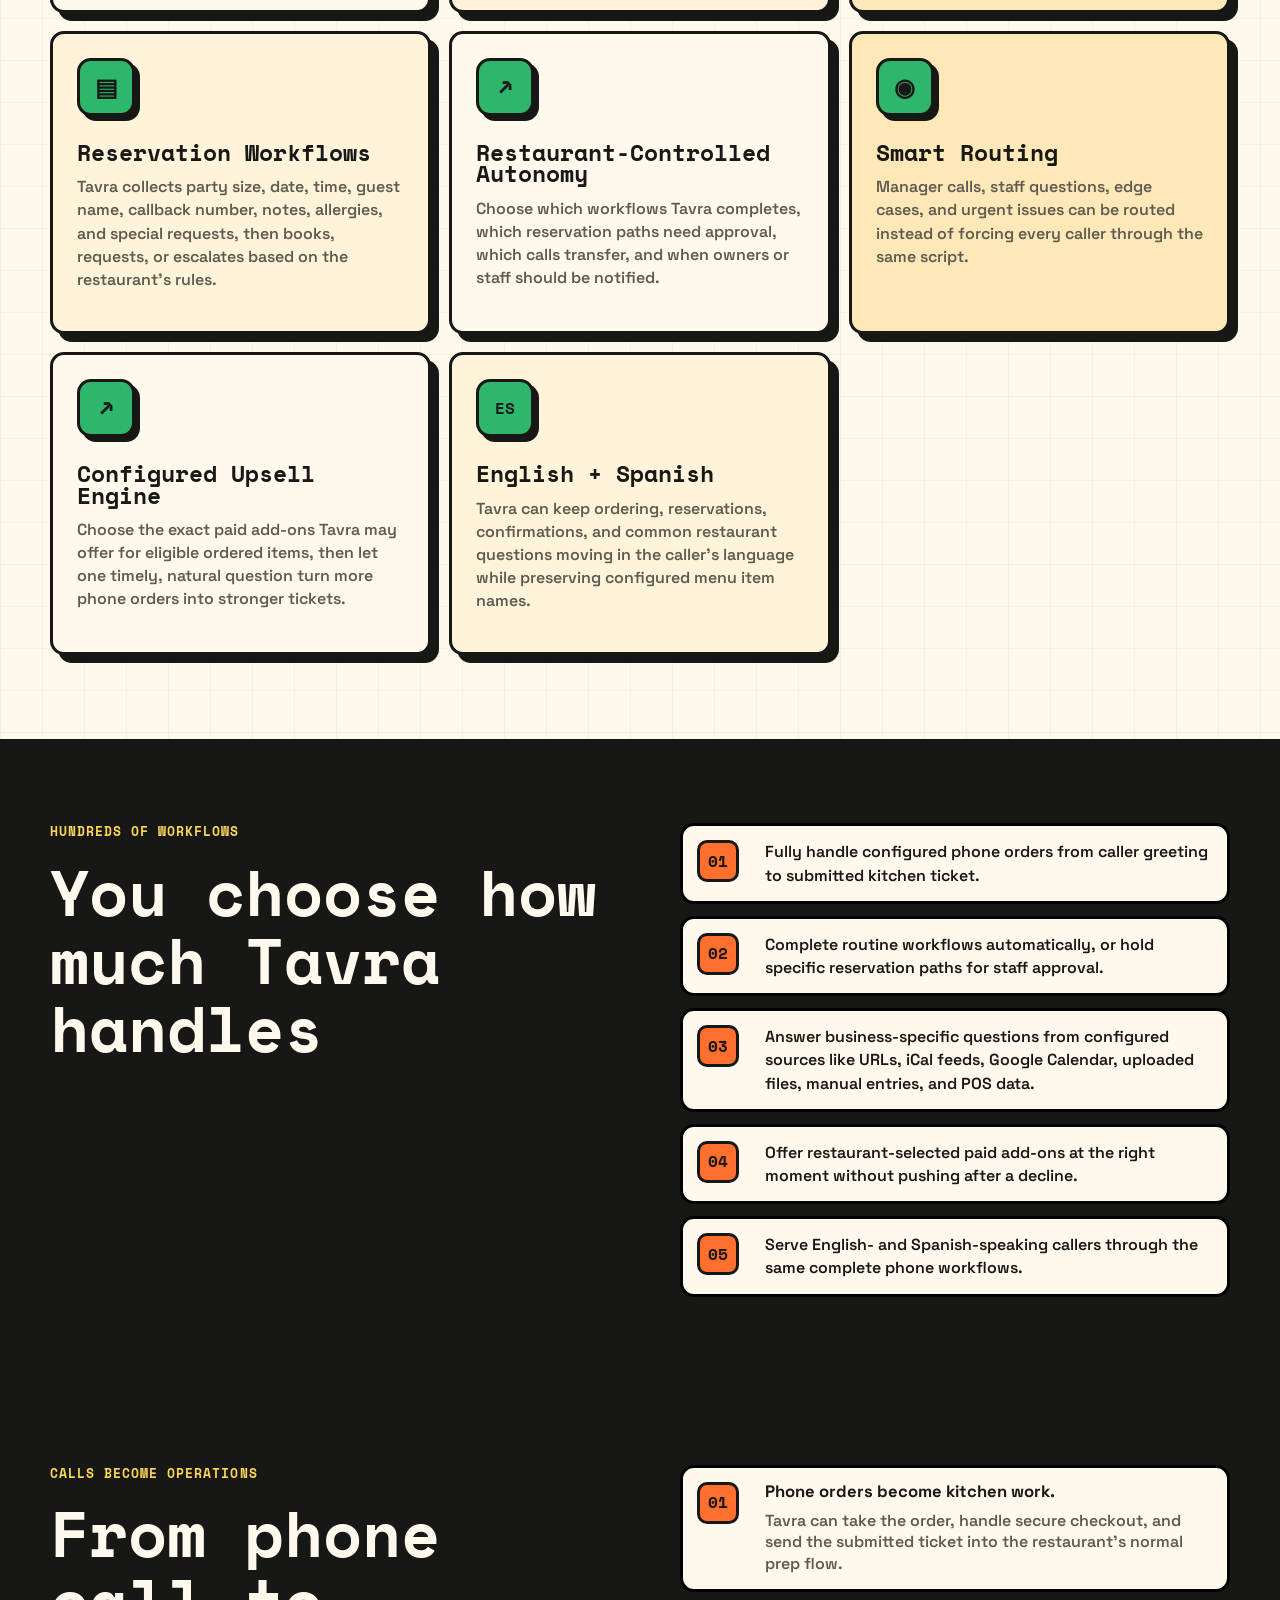
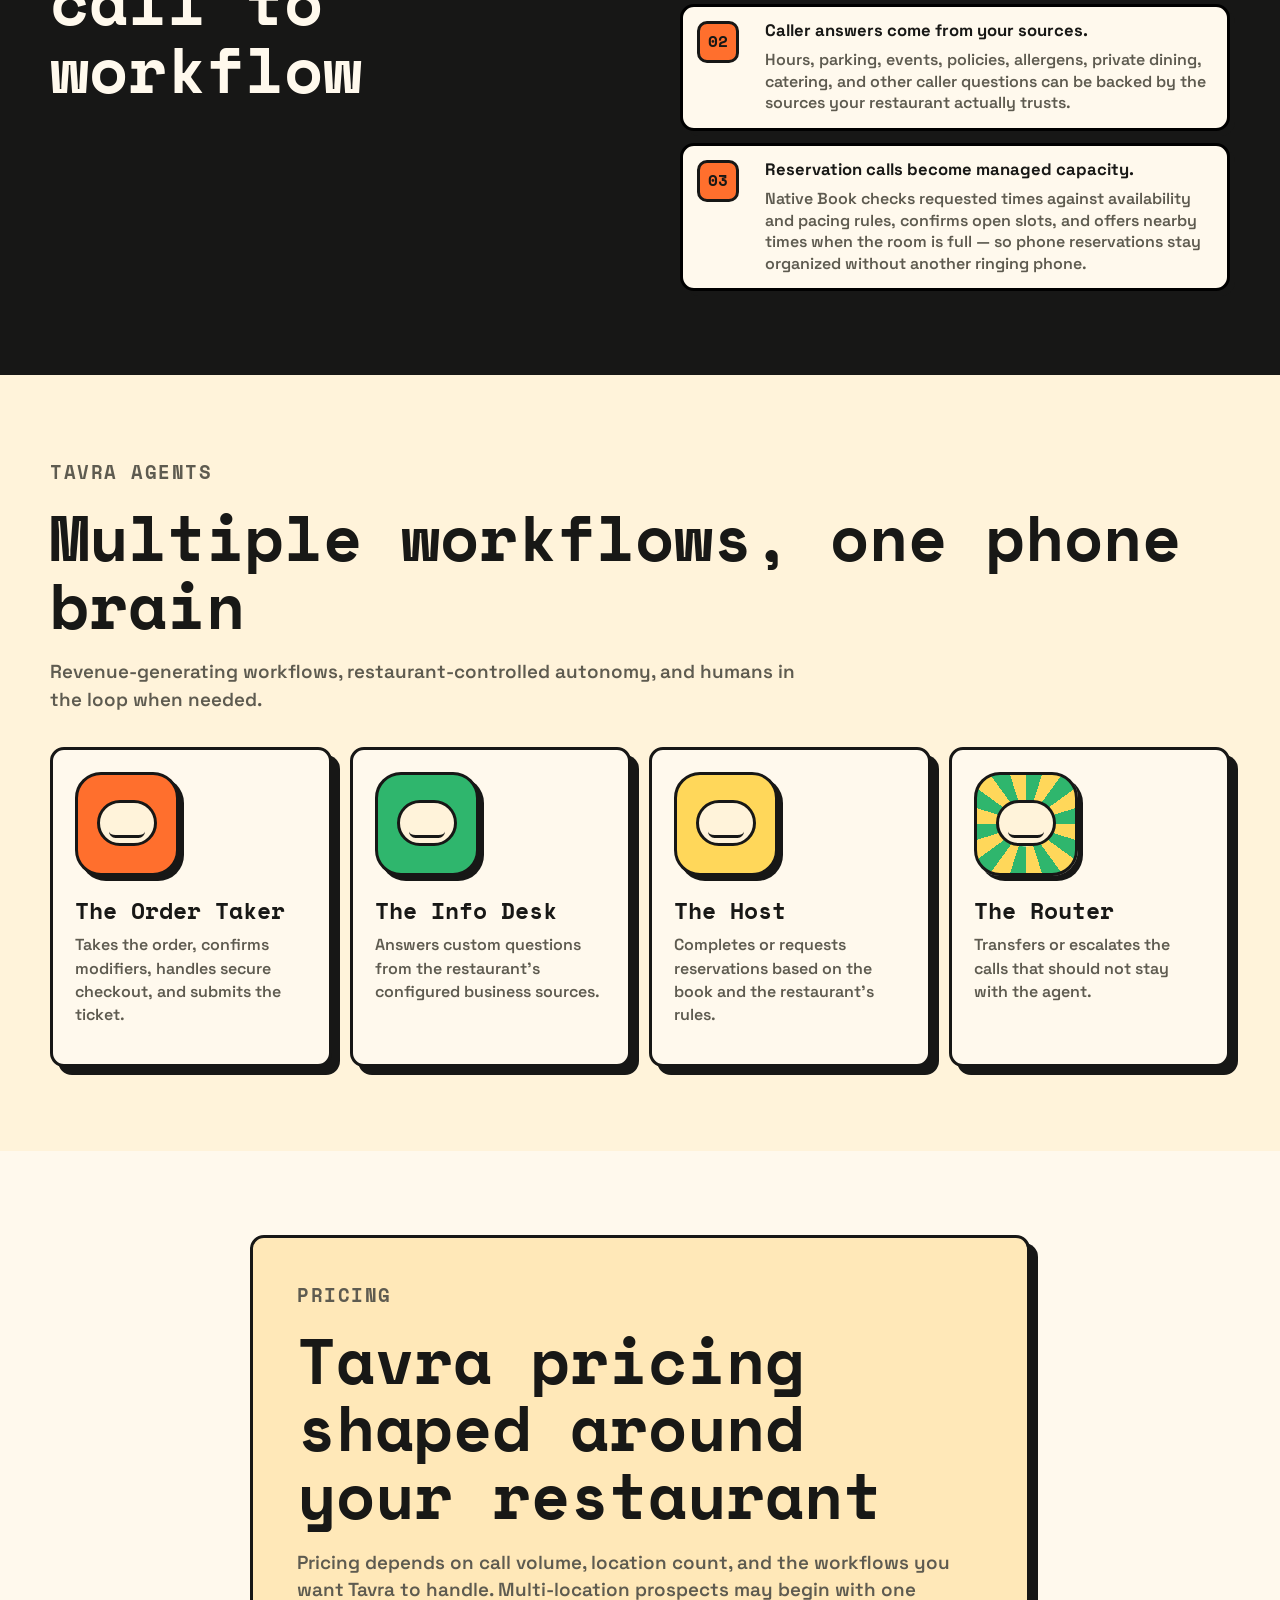
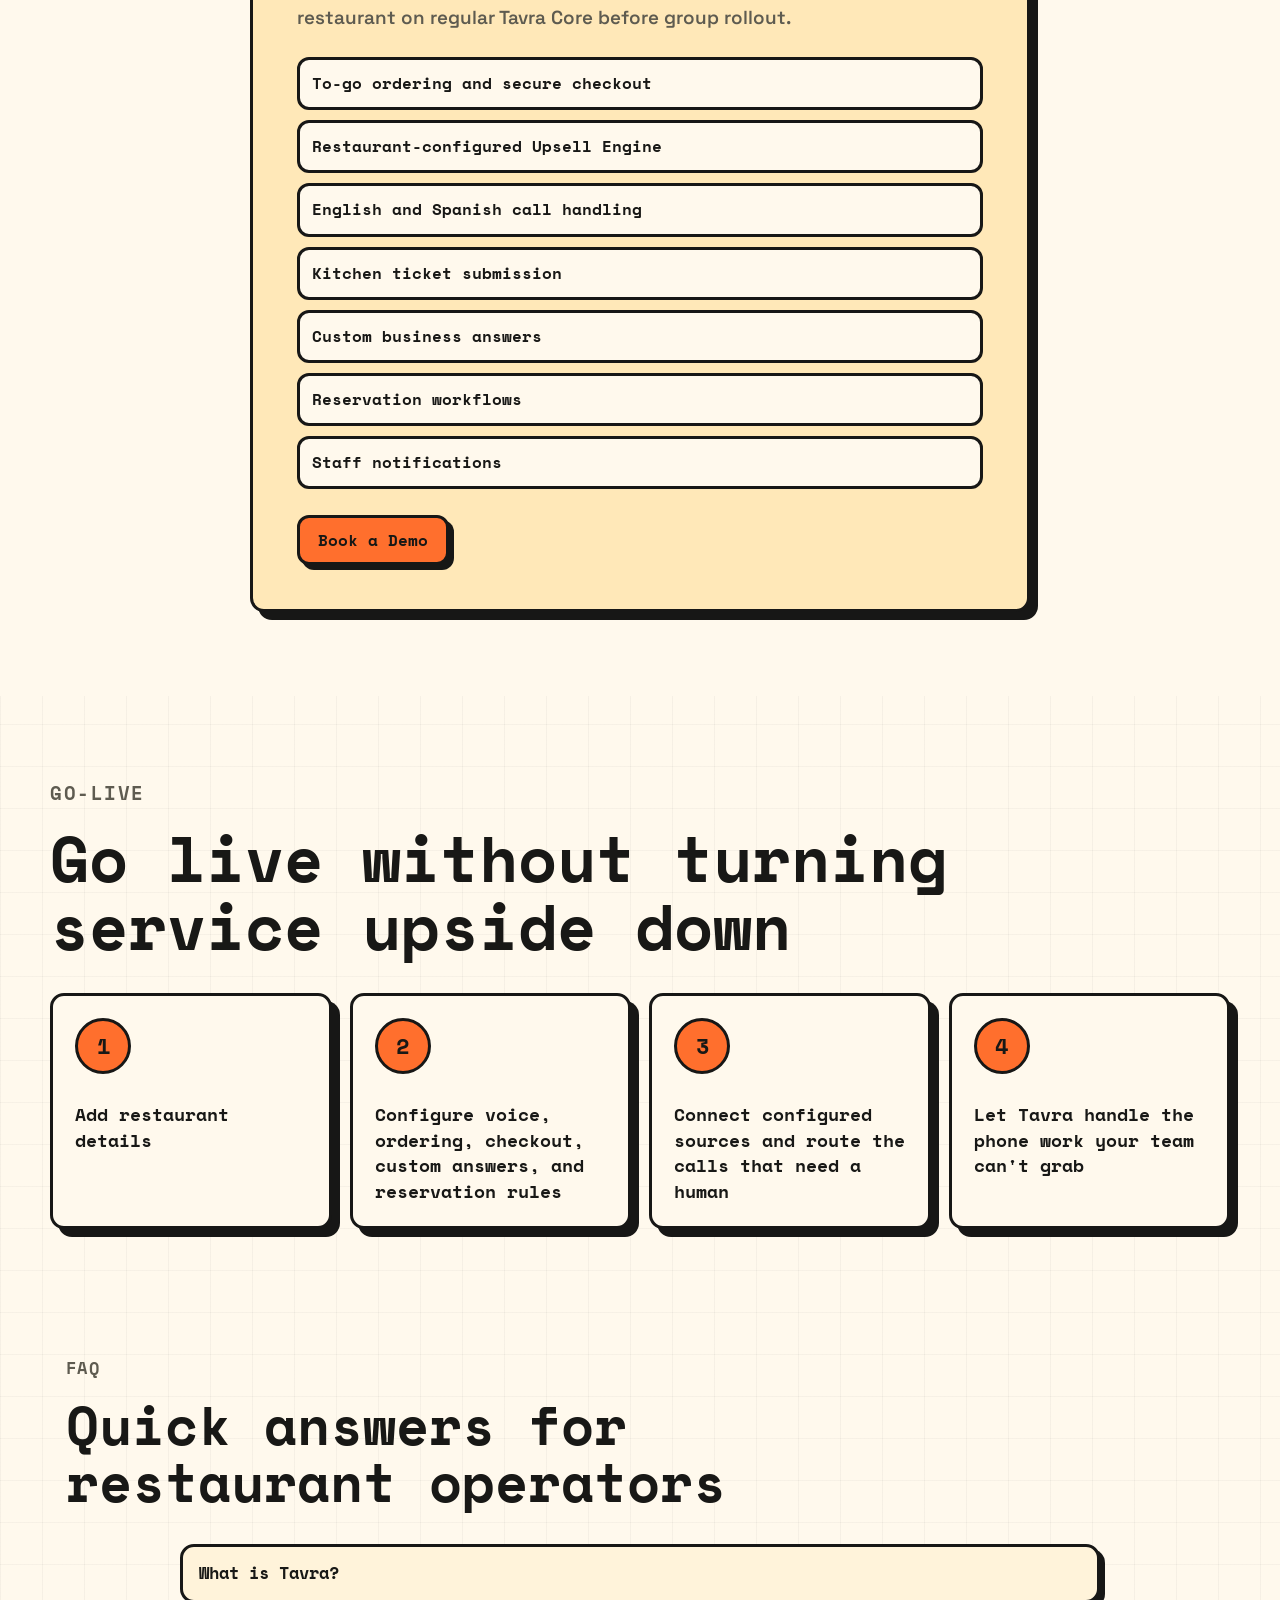
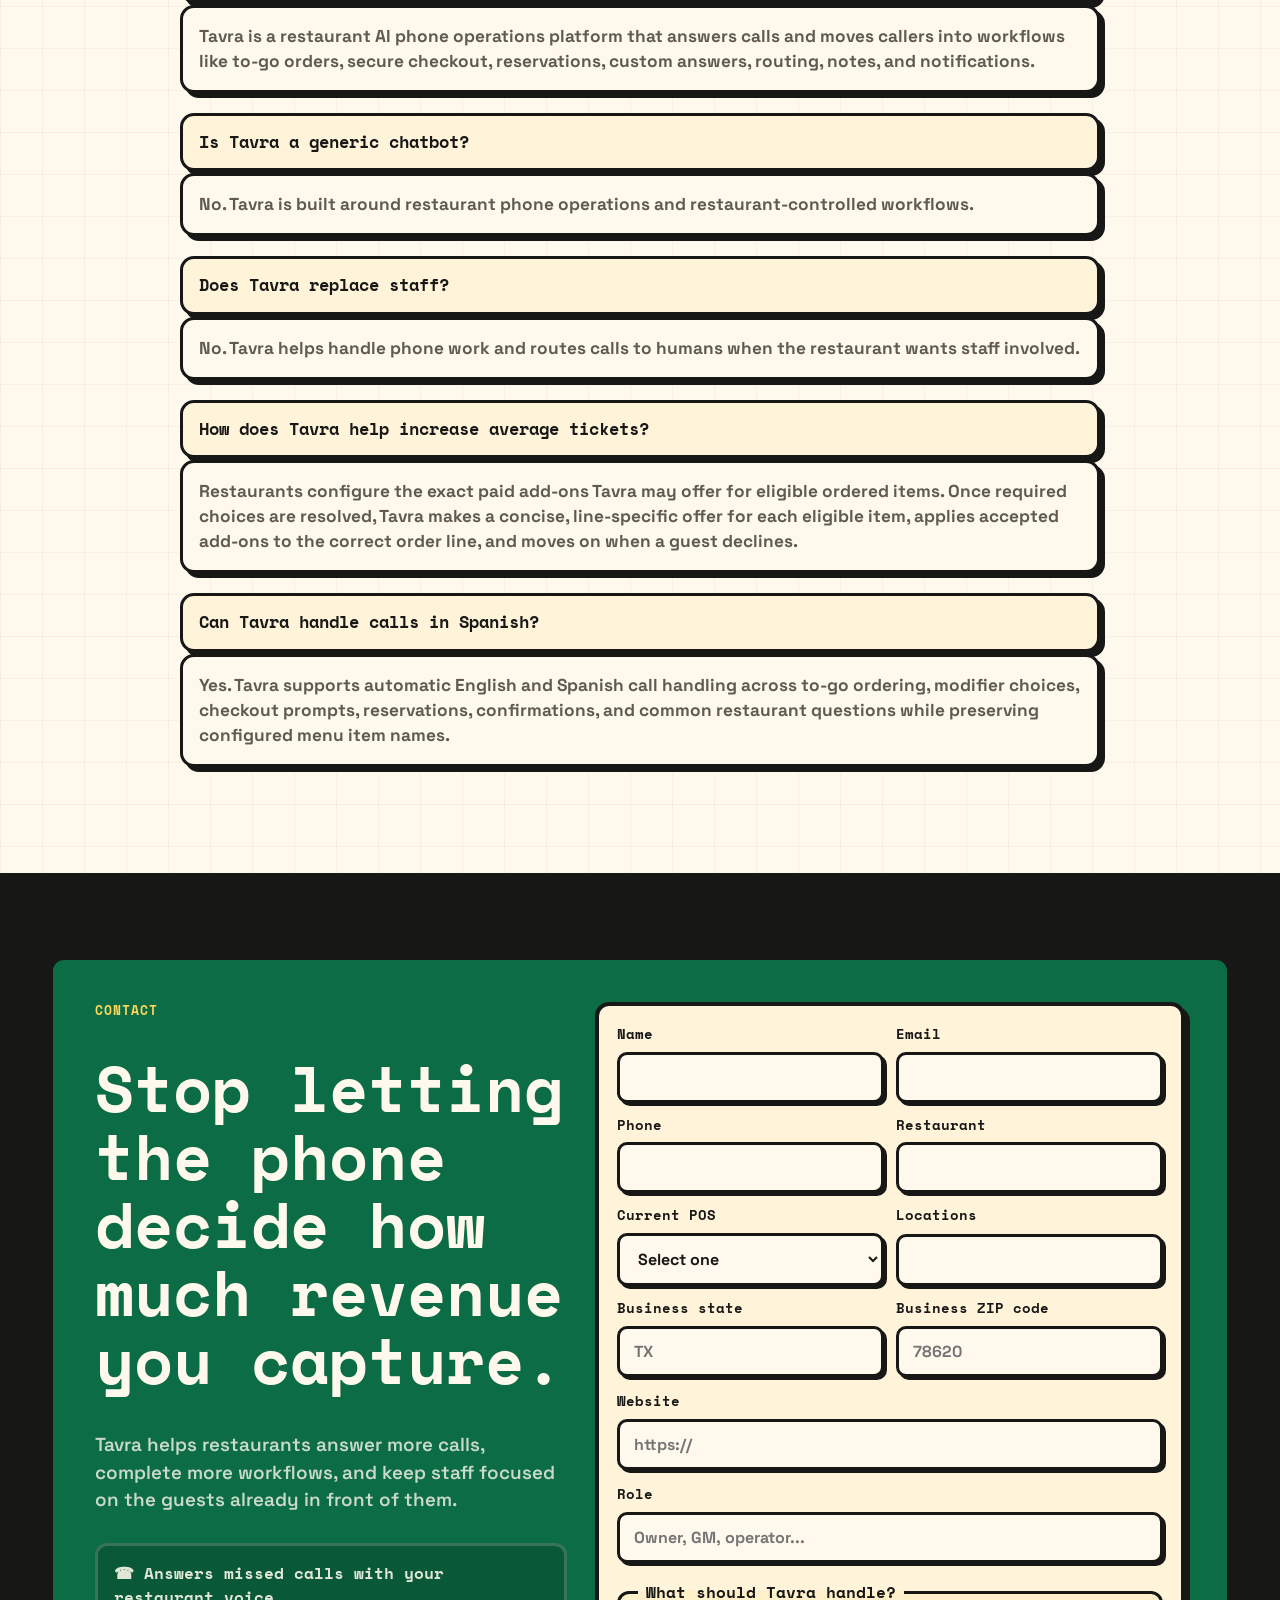
==== commit d5ce7202: "Clarify demo checkout and per-item upsells" ====
--- a/index.html
+++ b/index.html
@@ -95,7 +95,7 @@
                 "name": "How does Tavra help increase average tickets?",
                 "acceptedAnswer": {
                   "@type": "Answer",
-                  "text": "Restaurants configure the exact paid add-ons Tavra may offer for eligible ordered items. Tavra makes one natural upsell offer after required choices are resolved and applies an accepted option to the correct item."
+                  "text": "Restaurants configure the exact paid add-ons Tavra may offer for eligible ordered items. After required choices are resolved, Tavra makes a concise, line-specific offer for each eligible item and applies every accepted add-on to the correct order line."
                 }
               },
               {
@@ -118,8 +118,8 @@
     <link rel="icon" href="/favicon-48.png" sizes="48x48" type="image/png">
     <link rel="apple-touch-icon" href="/apple-touch-icon.png">
     <link rel="manifest" href="/site.webmanifest">
-    <link rel="stylesheet" href="styles.css?v=upsell-bilingual-sms-v1">
-    <script src="script.js?v=upsell-bilingual-sms-v1" defer></script>
+    <link rel="stylesheet" href="styles.css?v=demo-checkout-upsell-v2">
+    <script src="script.js?v=demo-checkout-upsell-v2" defer></script>
   </head>
   <body>
     <header class="site-header" data-header>
@@ -362,6 +362,23 @@
                     </summary>
                     <div class="config-list" data-config-handoff-list>
                       <p class="config-empty">Route settings load with the demo account.</p>
+                    </div>
+                  </details>
+
+                  <details class="config-module" open>
+                    <summary>
+                      <span>Sales tax</span>
+                      <small data-config-sales-tax-summary>Demo total</small>
+                    </summary>
+                    <div class="config-grid">
+                      <label class="config-switch">
+                        <input type="checkbox" data-config-sales-tax-enabled checked>
+                        <span>Apply sales tax during this demo call</span>
+                      </label>
+                      <label>
+                        <span>Tax rate (%)</span>
+                        <input type="number" min="0" max="25" step="0.001" inputmode="decimal" value="8.25" data-config-sales-tax-rate>
+                      </label>
                     </div>
                   </details>
 
@@ -579,8 +596,8 @@
               <span class="spotlight-icon" aria-hidden="true">↗</span>
               <span class="spotlight-tag">Ticket growth</span>
             </div>
-            <h3>Your best upsell, offered on every eligible call</h3>
-            <p>Owners choose the eligible menu item, the exact paid add-ons Tavra should promote, and how the question should sound. Tavra waits until required choices are resolved, makes one natural offer, and applies an accepted add-on to the right item.</p>
+            <h3>Your best upsell, offered on every eligible item</h3>
+            <p>Owners choose the eligible menu item, the exact paid add-ons, and how the question should sound. Once required choices are resolved, Tavra makes a concise offer for each eligible order line and attaches every yes to the right item—creating more chances to lift the ticket without adding another task for staff.</p>
             <ul class="spotlight-points">
               <li>Promote the add-ons your restaurant actually wants to sell.</li>
               <li>Keep suggestive selling consistent—even in the middle of the rush.</li>
@@ -776,7 +793,7 @@
           <dt>Does Tavra replace staff?</dt>
           <dd>No. Tavra helps handle phone work and routes calls to humans when the restaurant wants staff involved.</dd>
           <dt>How does Tavra help increase average tickets?</dt>
-          <dd>Restaurants configure the exact paid add-ons Tavra may offer for eligible ordered items. Tavra waits until required choices are resolved, makes one natural upsell offer, and applies an accepted option to the correct item without continuing to push after a decline.</dd>
+          <dd>Restaurants configure the exact paid add-ons Tavra may offer for eligible ordered items. Once required choices are resolved, Tavra makes a concise, line-specific offer for each eligible item, applies accepted add-ons to the correct order line, and moves on when a guest declines.</dd>
           <dt>Can Tavra handle calls in Spanish?</dt>
           <dd>Yes. Tavra supports automatic English and Spanish call handling across to-go ordering, modifier choices, checkout prompts, reservations, confirmations, and common restaurant questions while preserving configured menu item names.</dd>
         </dl>
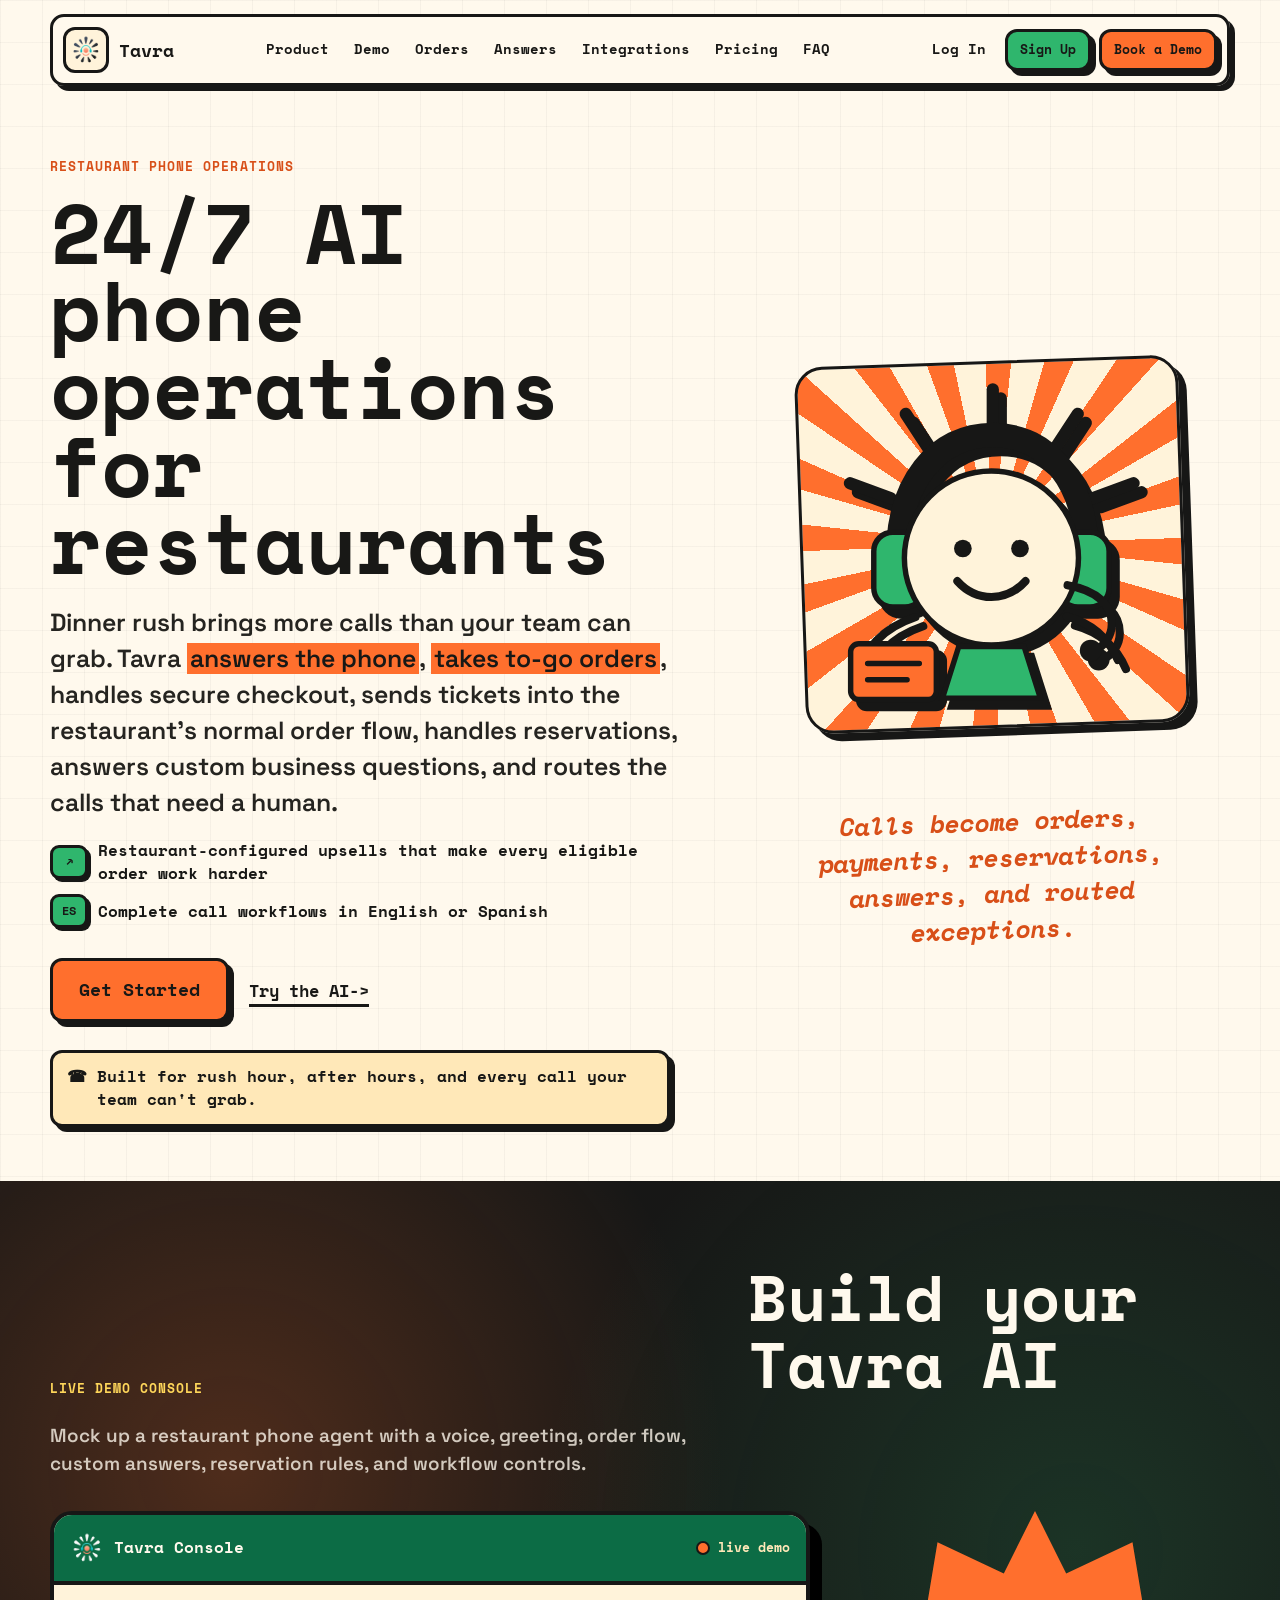
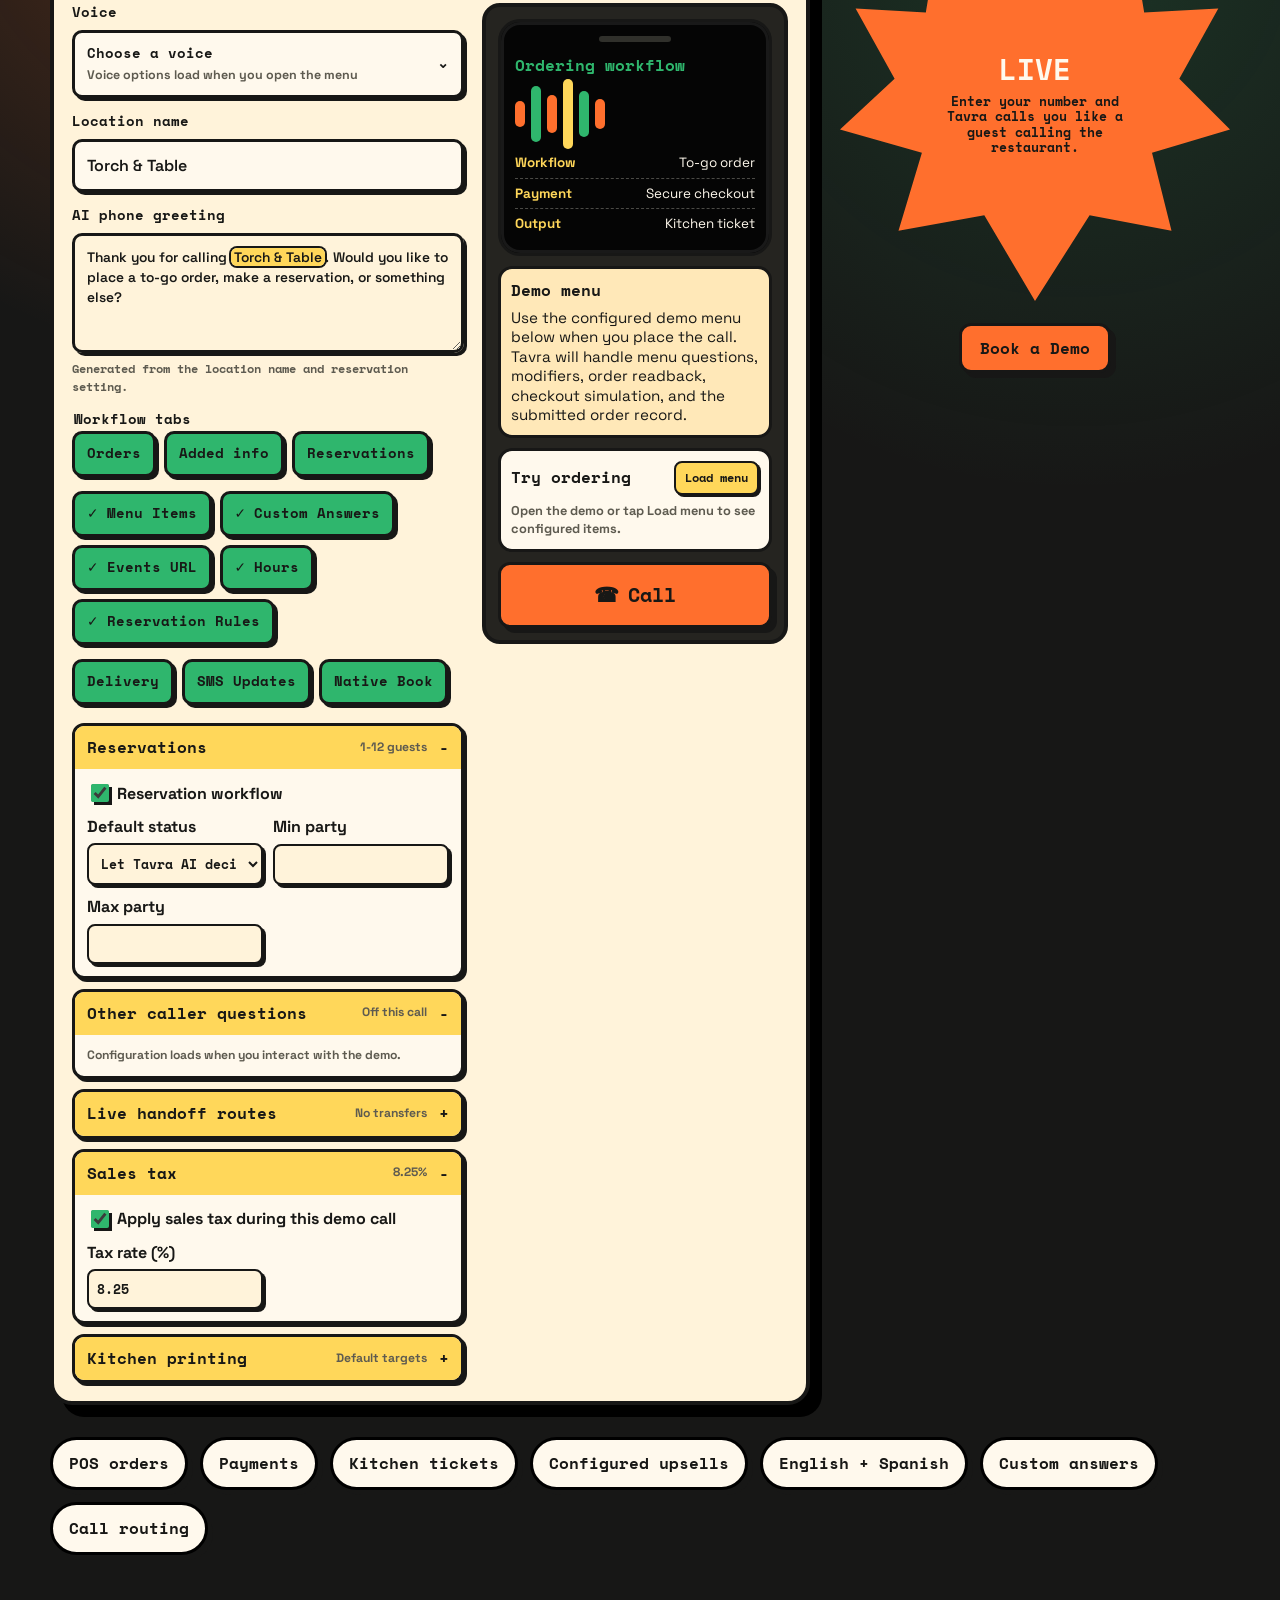
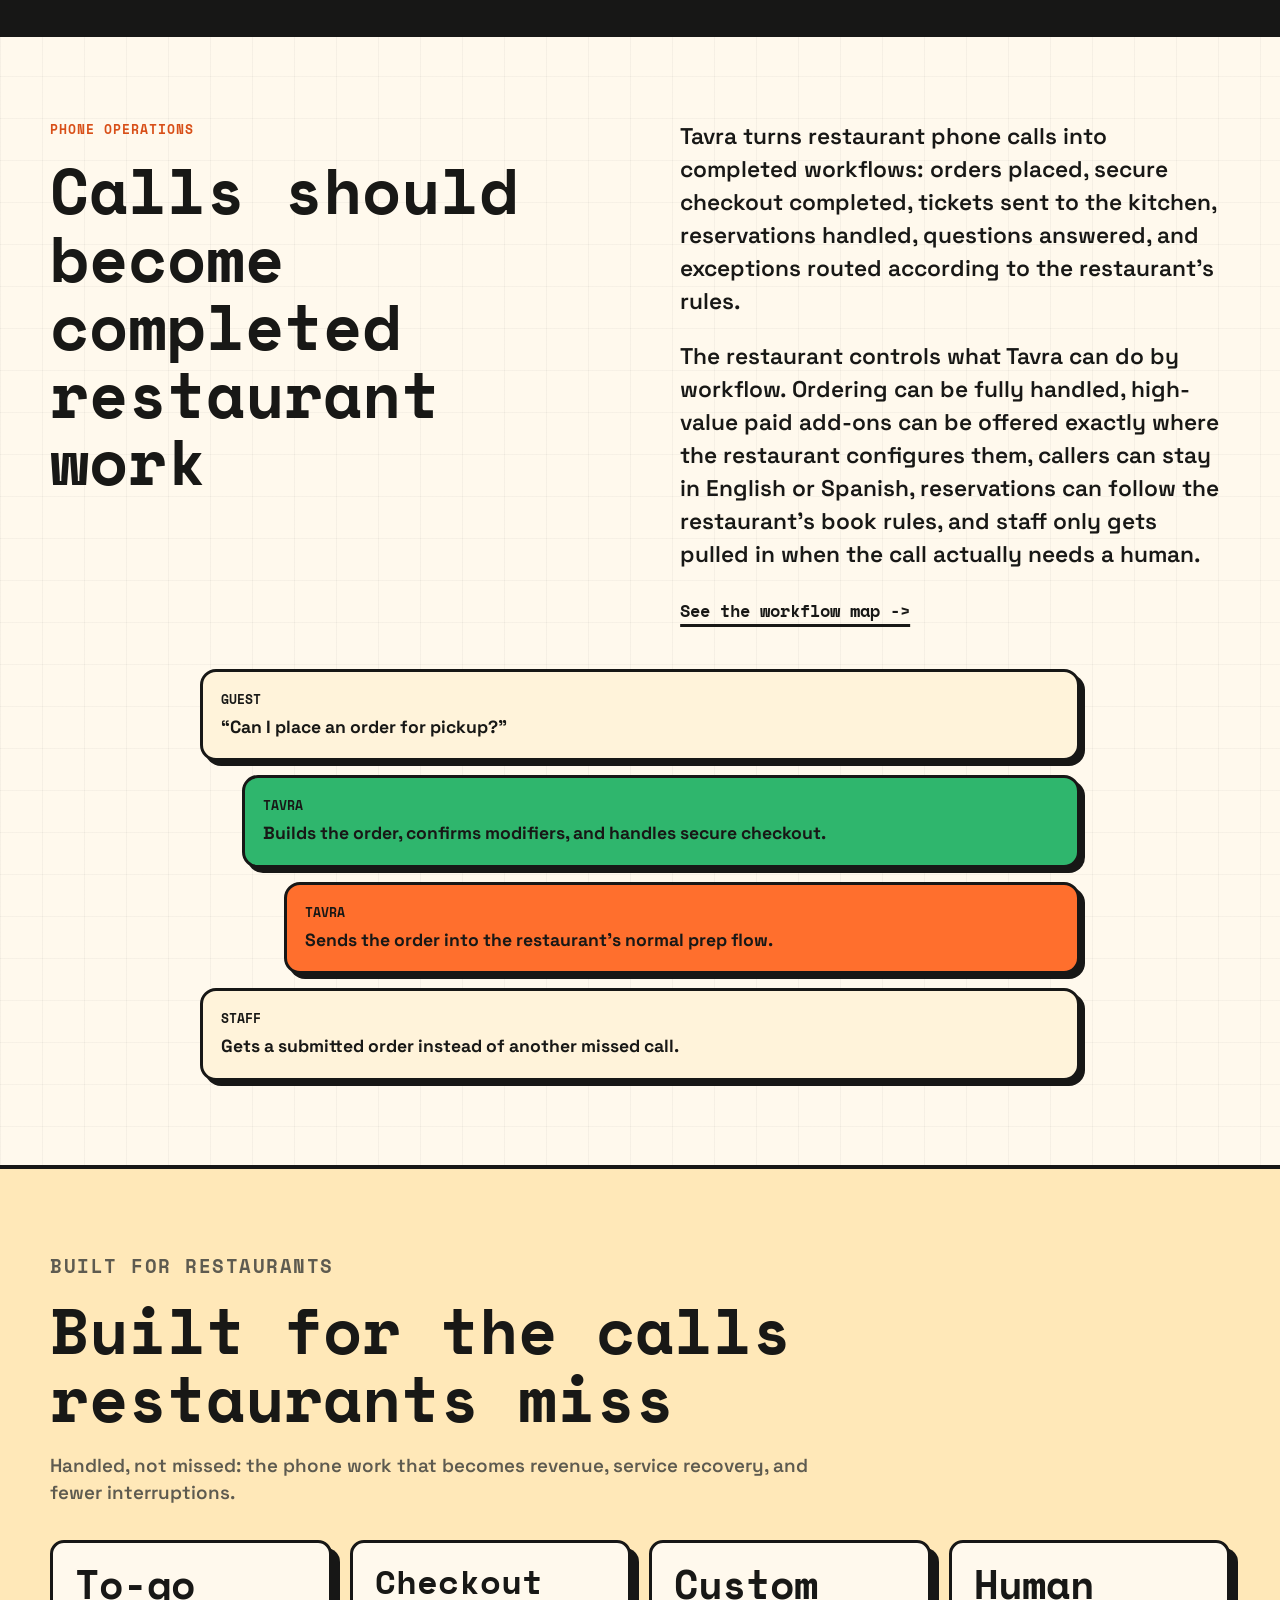
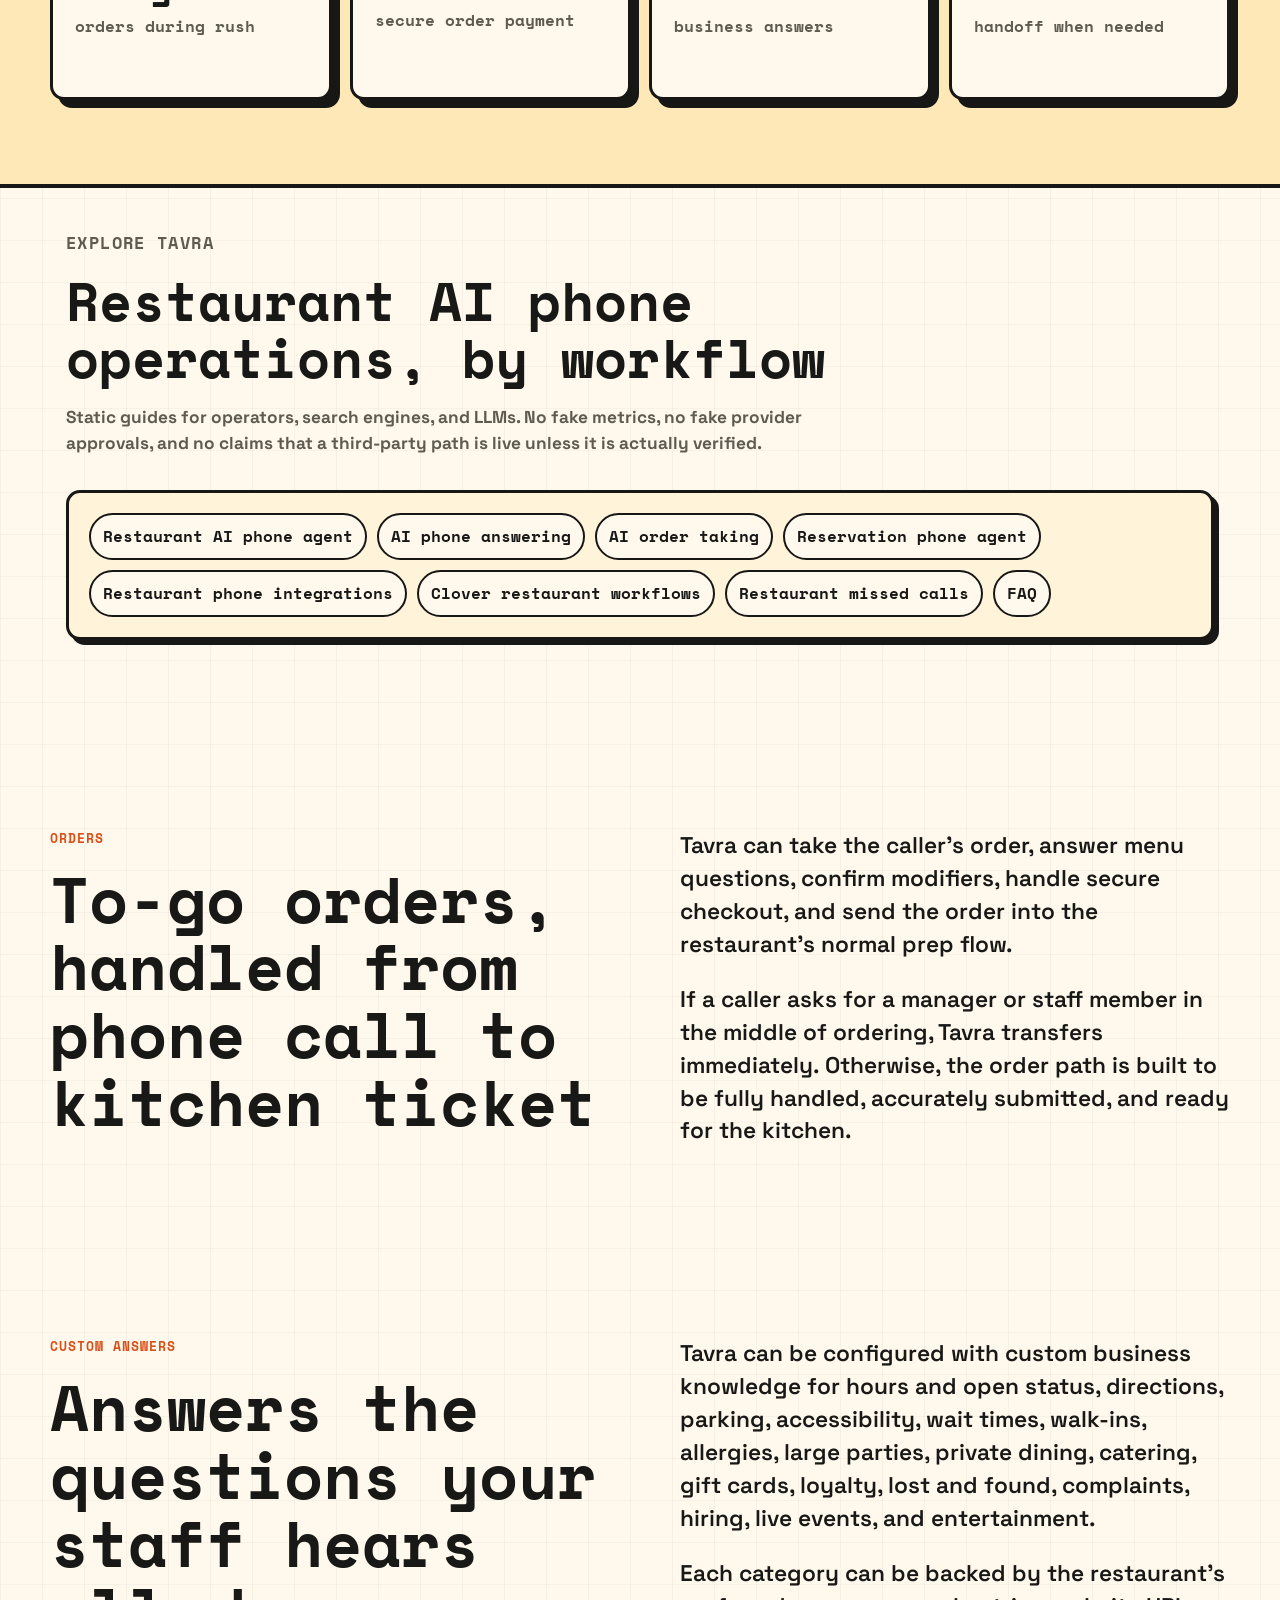
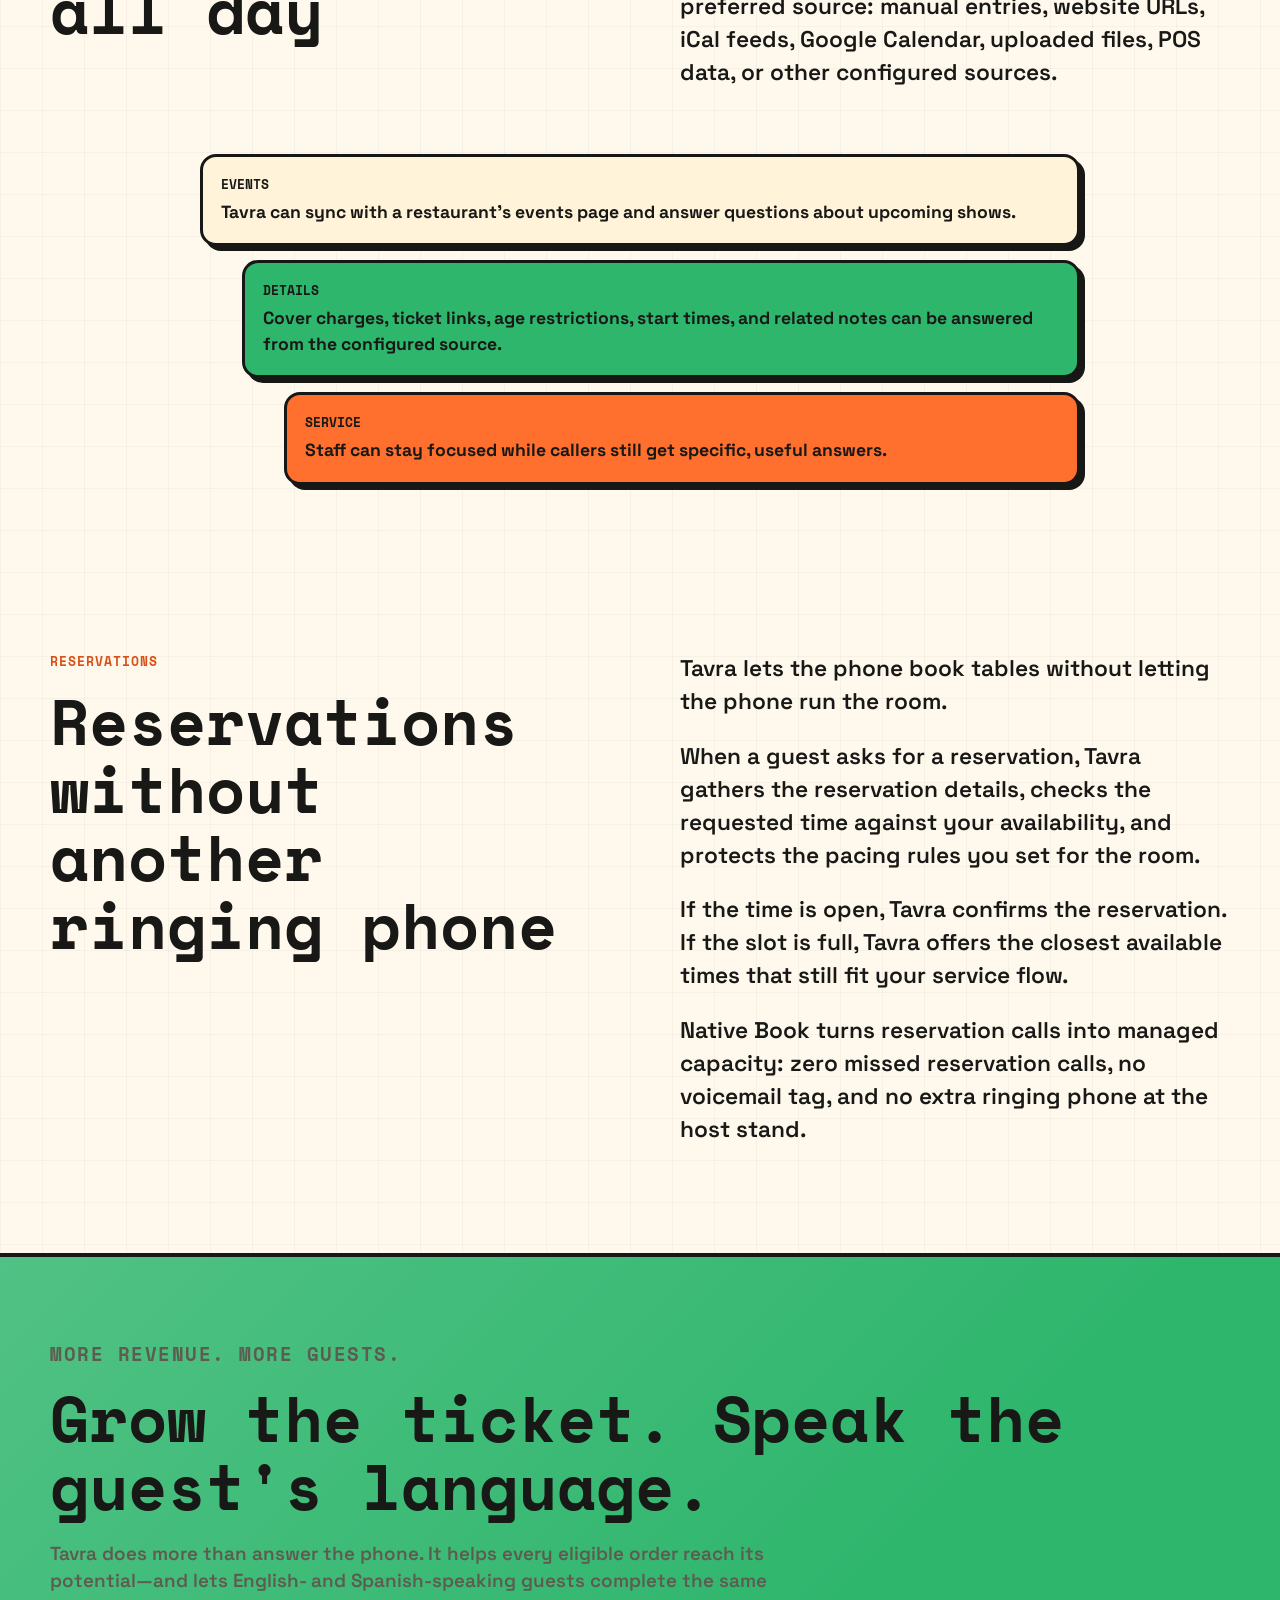
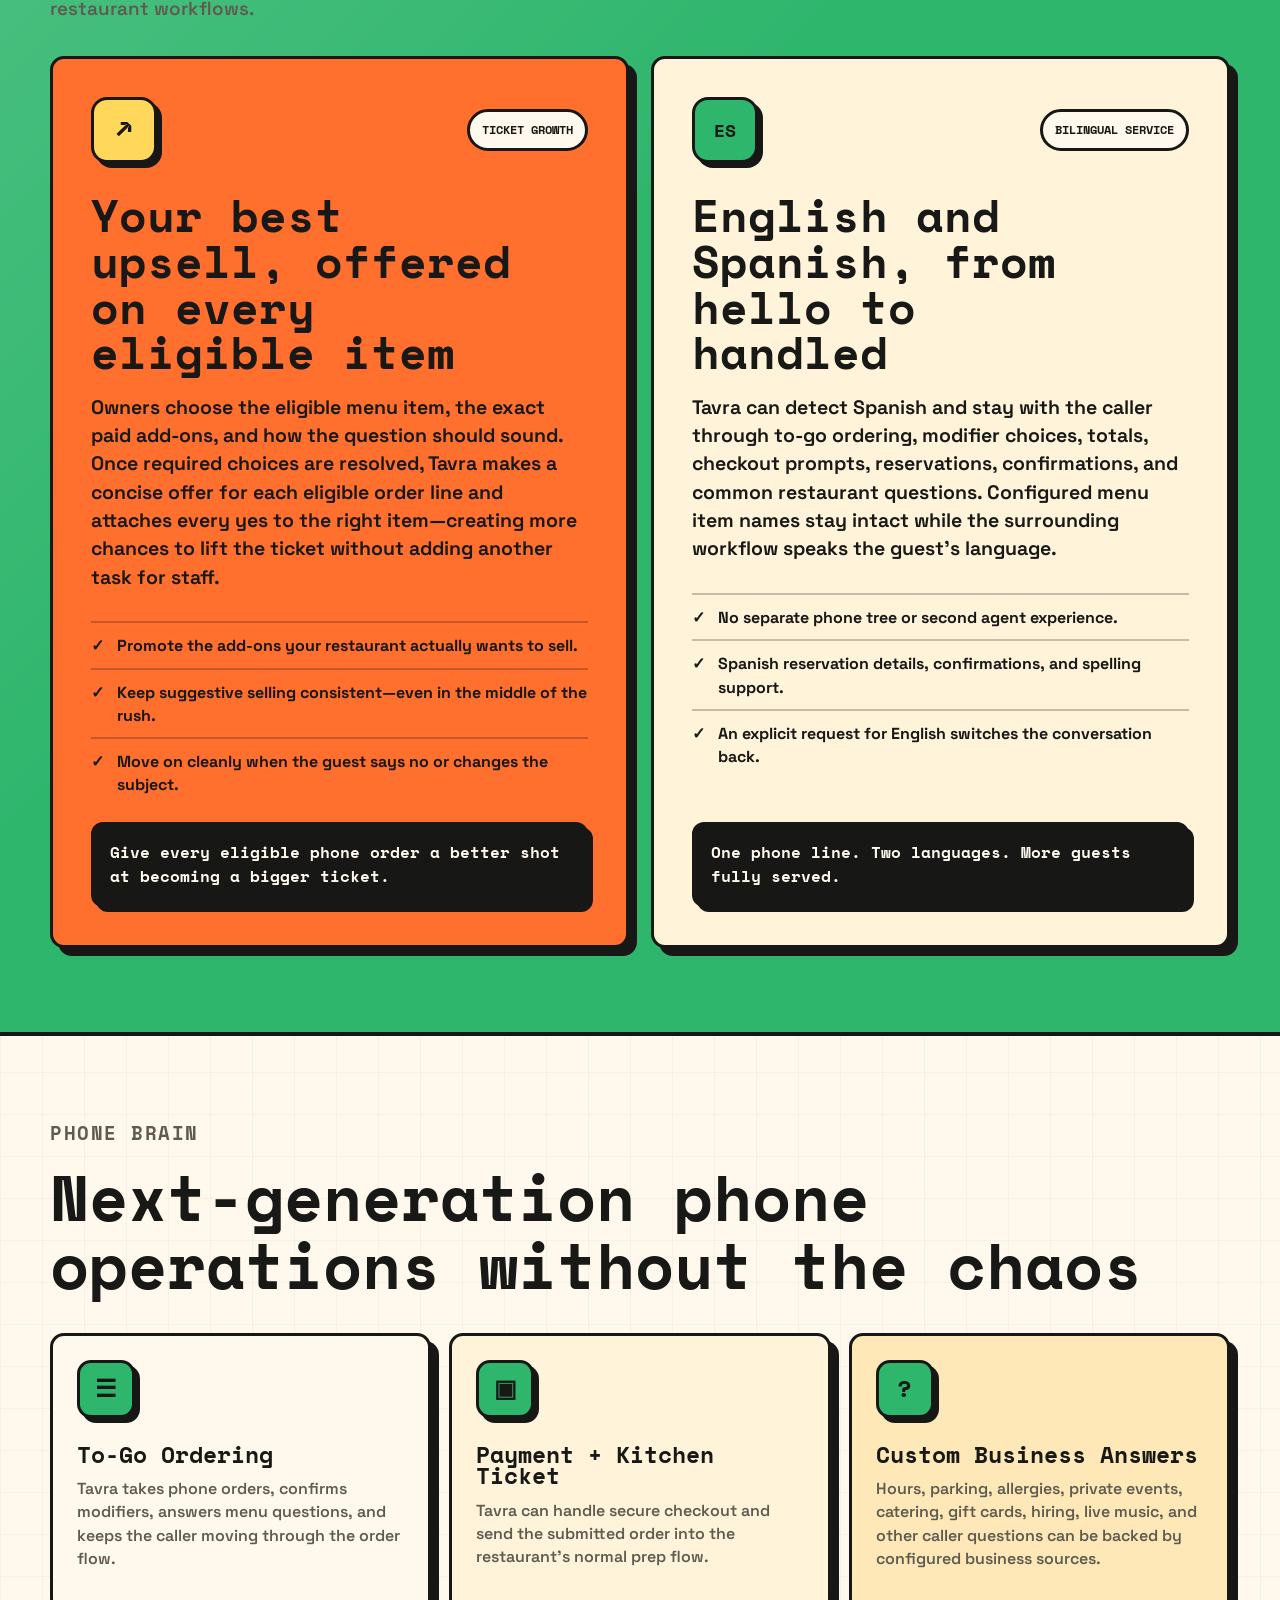
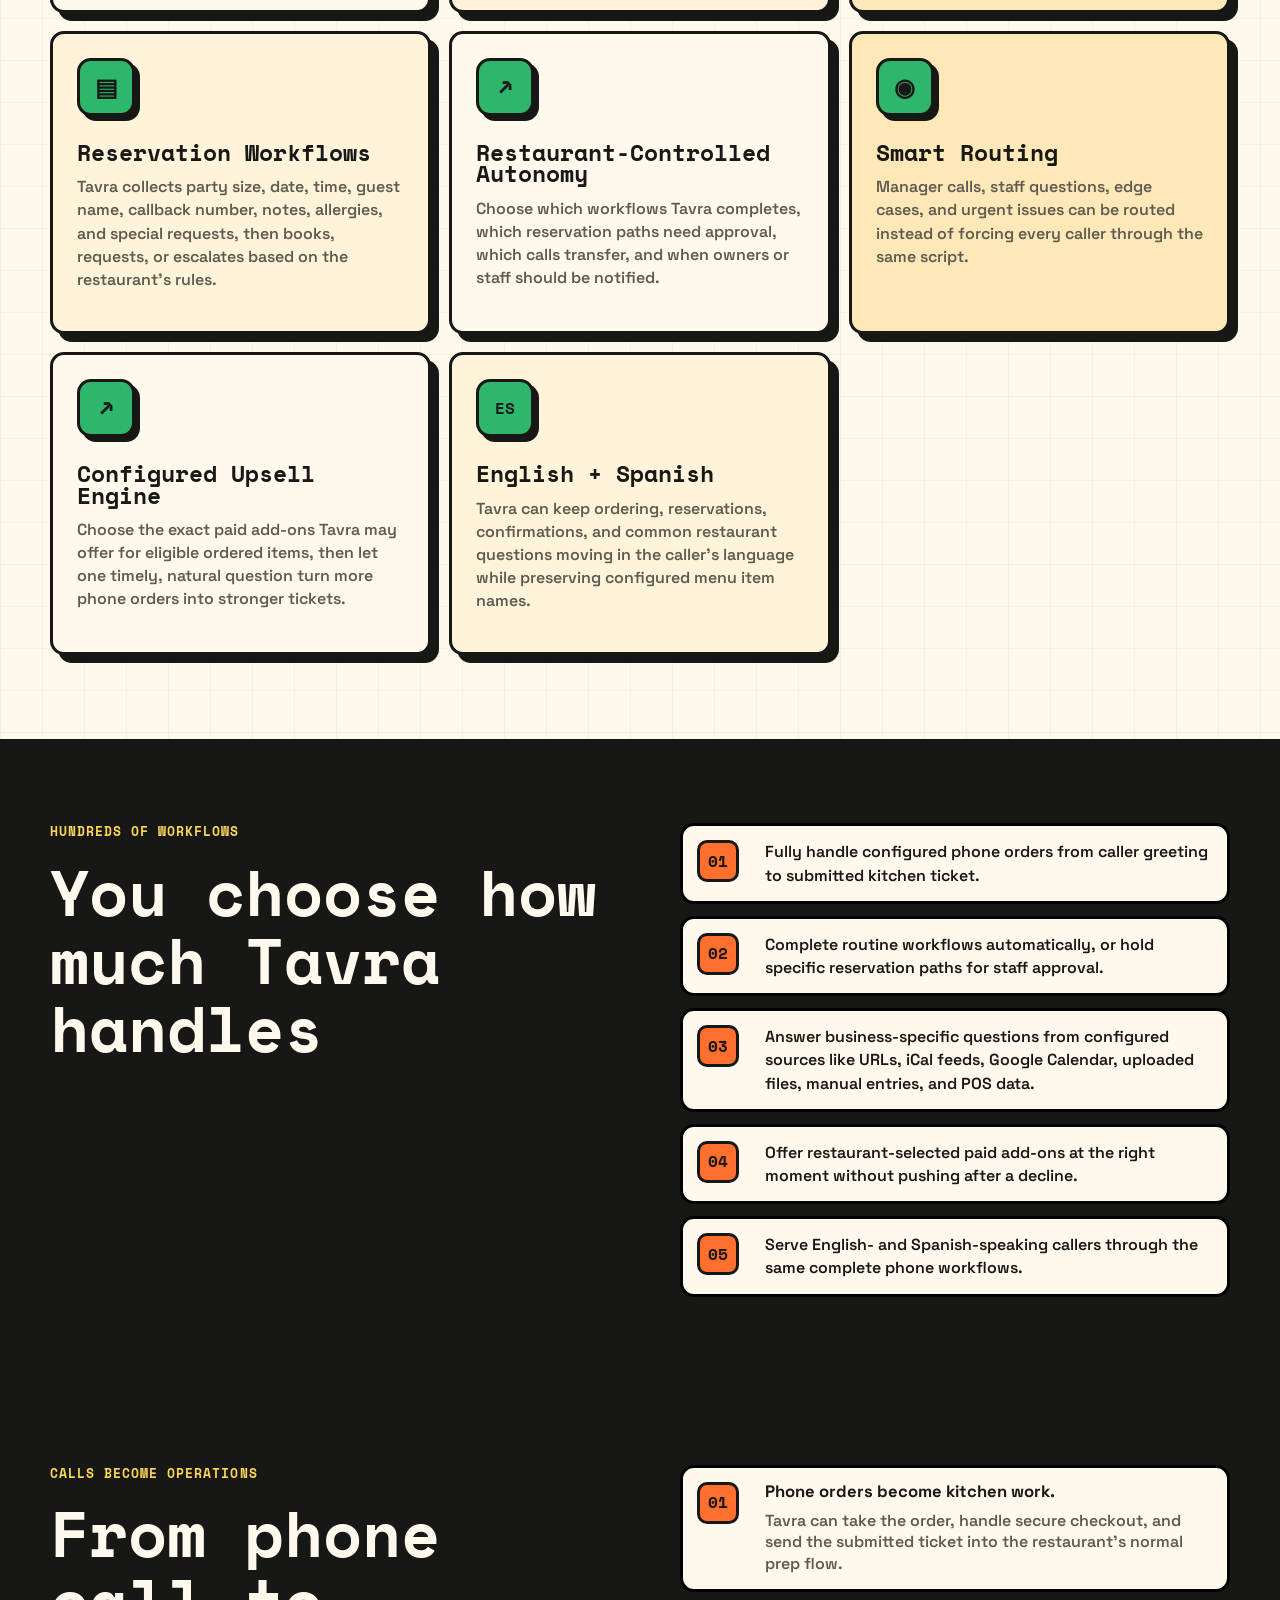
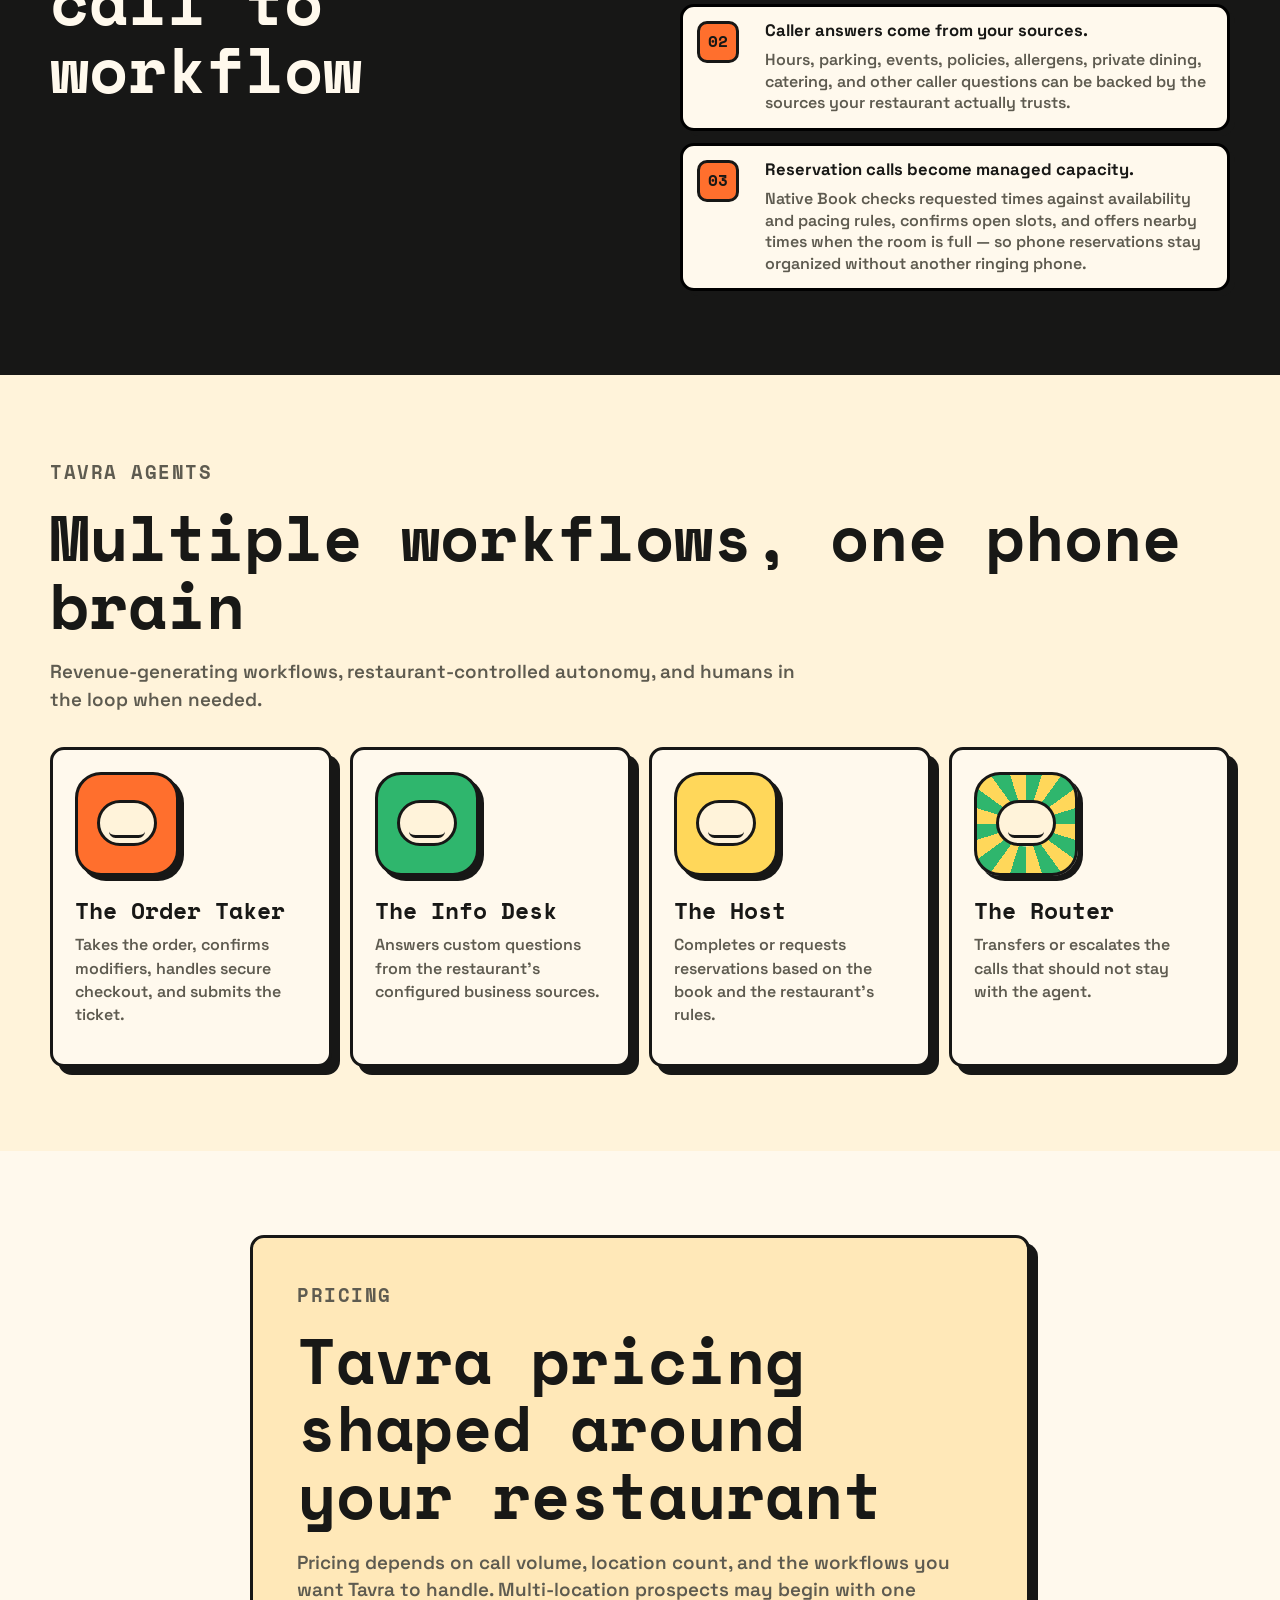
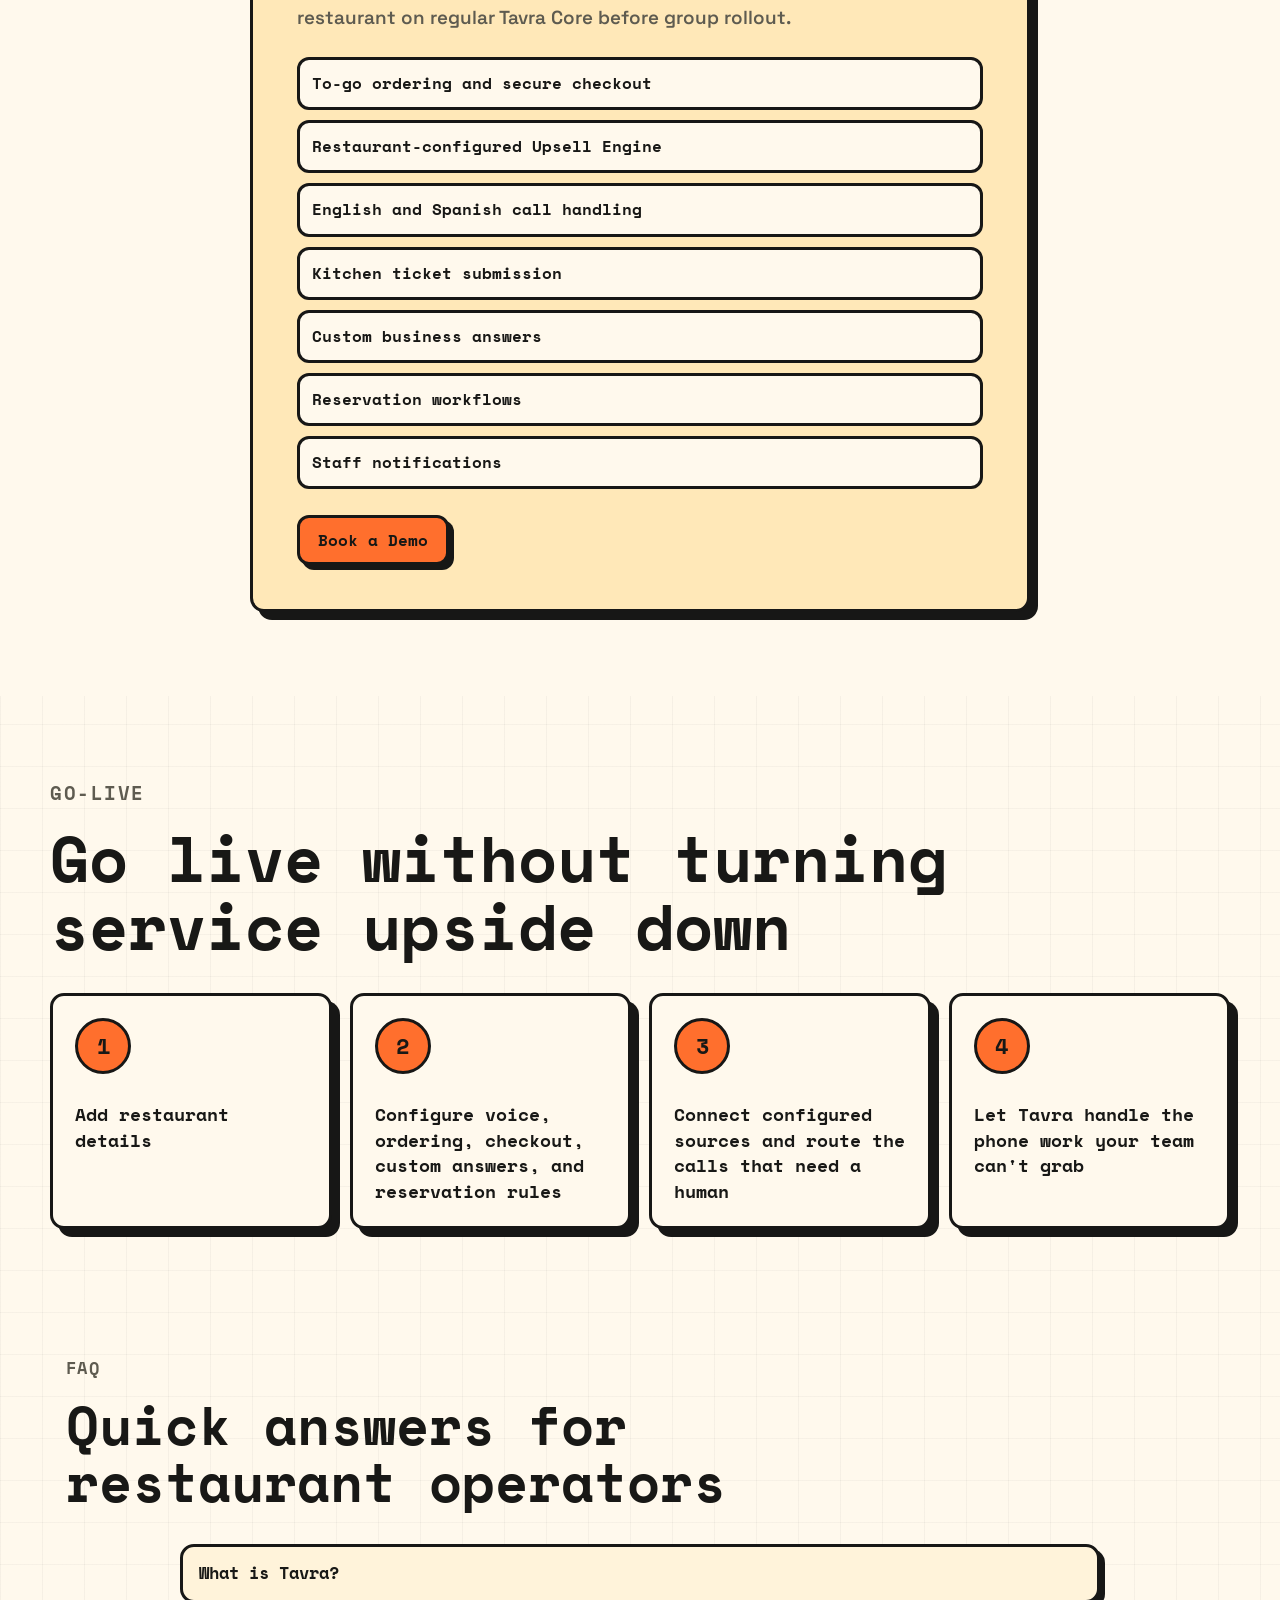
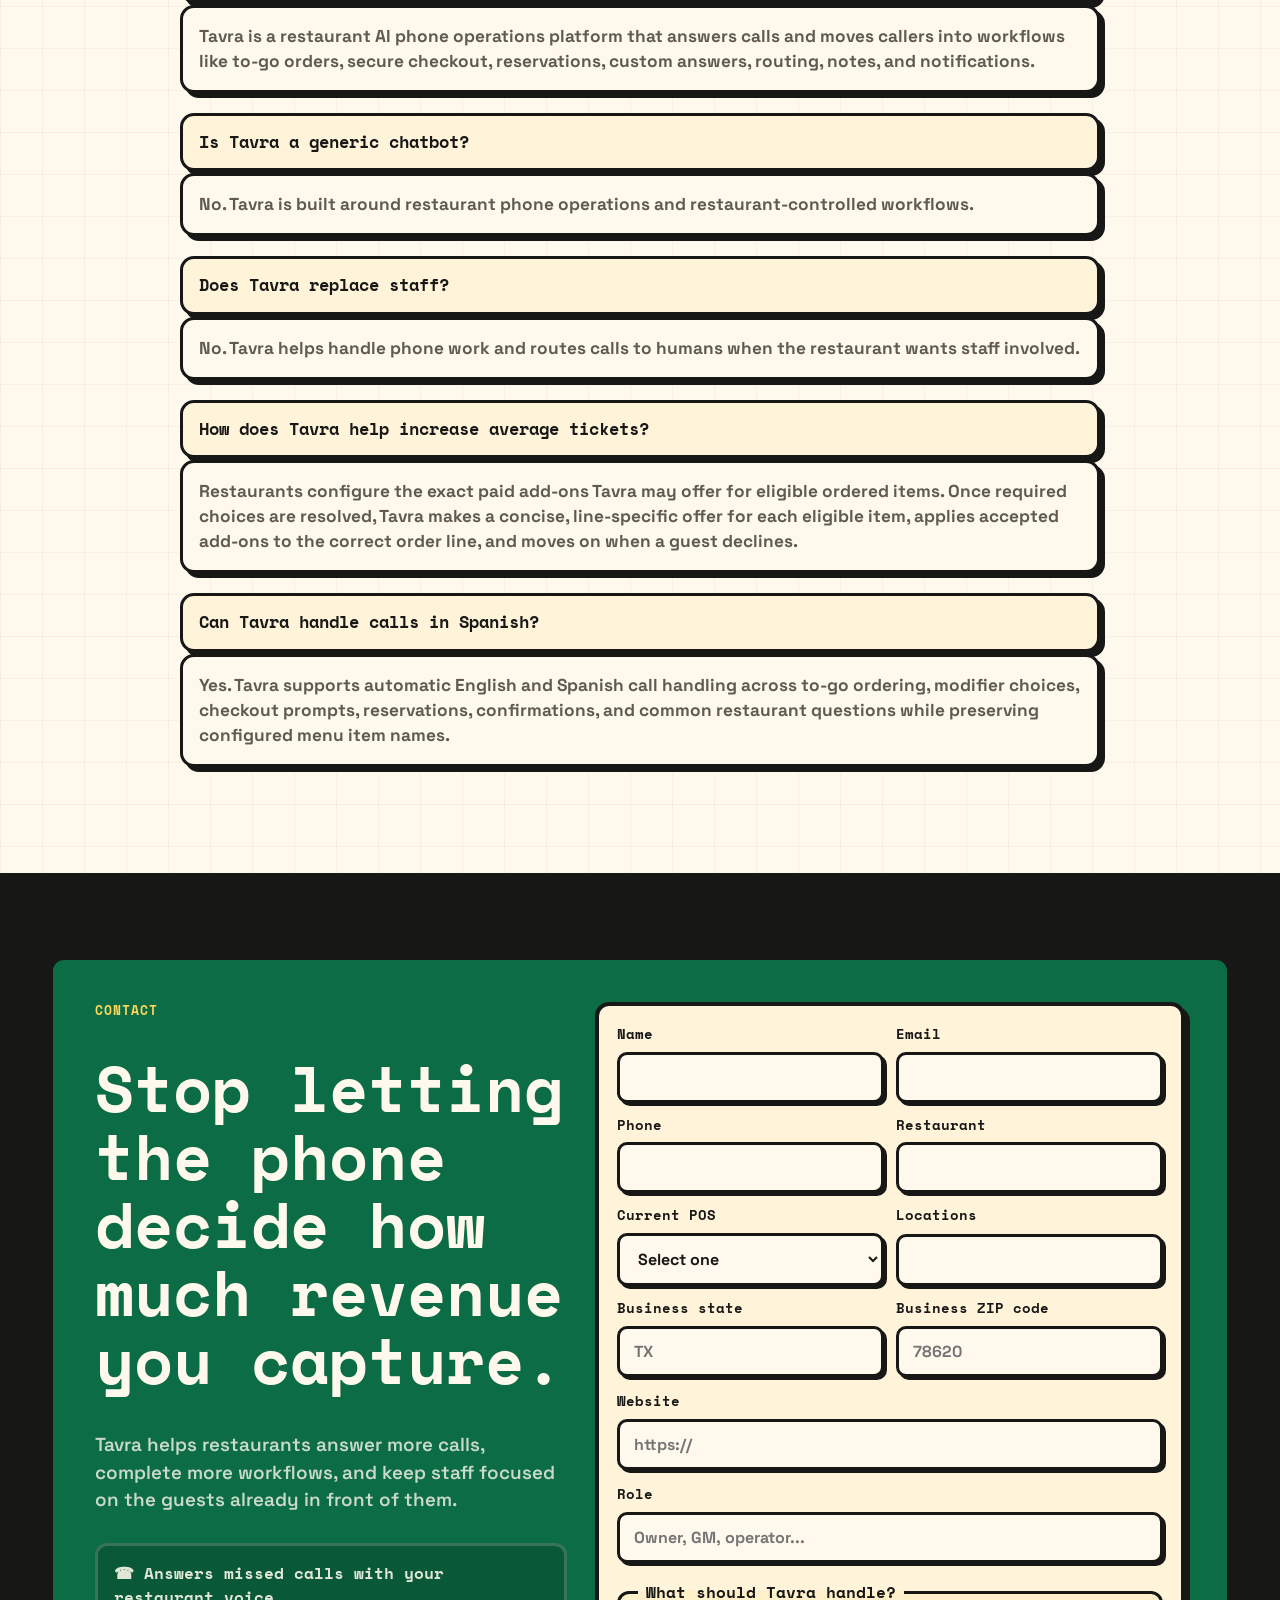
==== commit 69197a30: "Activate demo workflow capability controls" ====
--- a/index.html
+++ b/index.html
@@ -118,8 +118,8 @@
     <link rel="icon" href="/favicon-48.png" sizes="48x48" type="image/png">
     <link rel="apple-touch-icon" href="/apple-touch-icon.png">
     <link rel="manifest" href="/site.webmanifest">
-    <link rel="stylesheet" href="styles.css?v=demo-checkout-upsell-v2">
-    <script src="script.js?v=demo-checkout-upsell-v2" defer></script>
+    <link rel="stylesheet" href="styles.css?v=demo-capabilities-v1">
+    <script src="script.js?v=demo-capabilities-v1" defer></script>
   </head>
   <body>
     <header class="site-header" data-header>
@@ -301,13 +301,29 @@
                   </label>
                 </fieldset>
 
-                <div class="quick-buttons" aria-label="Add configuration items">
-                  <button type="button">+ Menu Item</button>
-                  <button type="button">+ Custom Answers</button>
-                  <button type="button">+ Events URL</button>
-                  <button type="button">+ Hours</button>
-                  <button type="button">+ Reservation Rules</button>
-                </div>
+                <fieldset class="quick-buttons" aria-label="On-call capabilities">
+                  <legend class="sr-only">On-call capabilities</legend>
+                  <label>
+                    <input type="checkbox" checked data-capability-toggle="menuItems">
+                    <span>Menu Items</span>
+                  </label>
+                  <label>
+                    <input type="checkbox" checked data-capability-toggle="customAnswers">
+                    <span>Custom Answers</span>
+                  </label>
+                  <label>
+                    <input type="checkbox" checked data-capability-toggle="eventsUrl">
+                    <span>Events URL</span>
+                  </label>
+                  <label>
+                    <input type="checkbox" checked data-capability-toggle="hours">
+                    <span>Hours</span>
+                  </label>
+                  <label>
+                    <input type="checkbox" checked data-capability-toggle="reservationRules">
+                    <span>Reservation Rules</span>
+                  </label>
+                </fieldset>
 
                 <div class="toggle-row" aria-label="Demo toggles">
                   <label><input type="checkbox" checked data-session-toggle="delivery"> <span>Delivery</span></label>
--- a/styles.css
+++ b/styles.css
@@ -21,6 +21,18 @@
   color-scheme: light;
 }
 
+.sr-only {
+  position: absolute;
+  width: 1px;
+  height: 1px;
+  padding: 0;
+  margin: -1px;
+  overflow: hidden;
+  clip: rect(0, 0, 0, 0);
+  white-space: nowrap;
+  border: 0;
+}
+
 * {
   box-sizing: border-box;
 }
@@ -1005,12 +1017,14 @@
 }
 
 .pill-group label,
-.toggle-row label {
+.toggle-row label,
+.quick-buttons label {
   cursor: pointer;
 }
 
 .pill-group input,
-.toggle-row input {
+.toggle-row input,
+.quick-buttons input {
   position: absolute;
   width: 1px;
   height: 1px;
@@ -1020,7 +1034,7 @@
 
 .pill-group span,
 .toggle-row span,
-.quick-buttons button {
+.quick-buttons span {
   display: inline-flex;
   align-items: center;
   justify-content: center;
@@ -1036,18 +1050,37 @@
 }
 
 .pill-group input:checked + span,
-.toggle-row input:checked + span {
+.toggle-row input:checked + span,
+.quick-buttons input:checked + span {
   background: var(--green);
+}
+
+.pill-group input:focus-visible + span,
+.toggle-row input:focus-visible + span,
+.quick-buttons input:focus-visible + span {
+  outline: 3px solid var(--blue);
+  outline-offset: 3px;
 }
 
 .quick-buttons {
   display: flex;
   flex-wrap: wrap;
   gap: 8px;
-}
-
-.quick-buttons button {
-  cursor: default;
+  margin: 0;
+  padding: 0;
+  border: 0;
+}
+
+.quick-buttons input:checked + span::before {
+  content: "✓";
+  margin-right: 8px;
+  font-family: var(--body);
+  font-weight: 900;
+}
+
+.quick-buttons input:not(:checked) + span::before {
+  content: "+";
+  margin-right: 8px;
 }
 
 .toggle-row {
@@ -3913,13 +3946,13 @@
 
   .pill-group span,
   .toggle-row span,
-  .quick-buttons button {
+  .quick-buttons span {
     width: 100%;
   }
 
   .pill-group label,
   .toggle-row label,
-  .quick-buttons button {
+  .quick-buttons label {
     flex: 1 1 100%;
   }
 }
